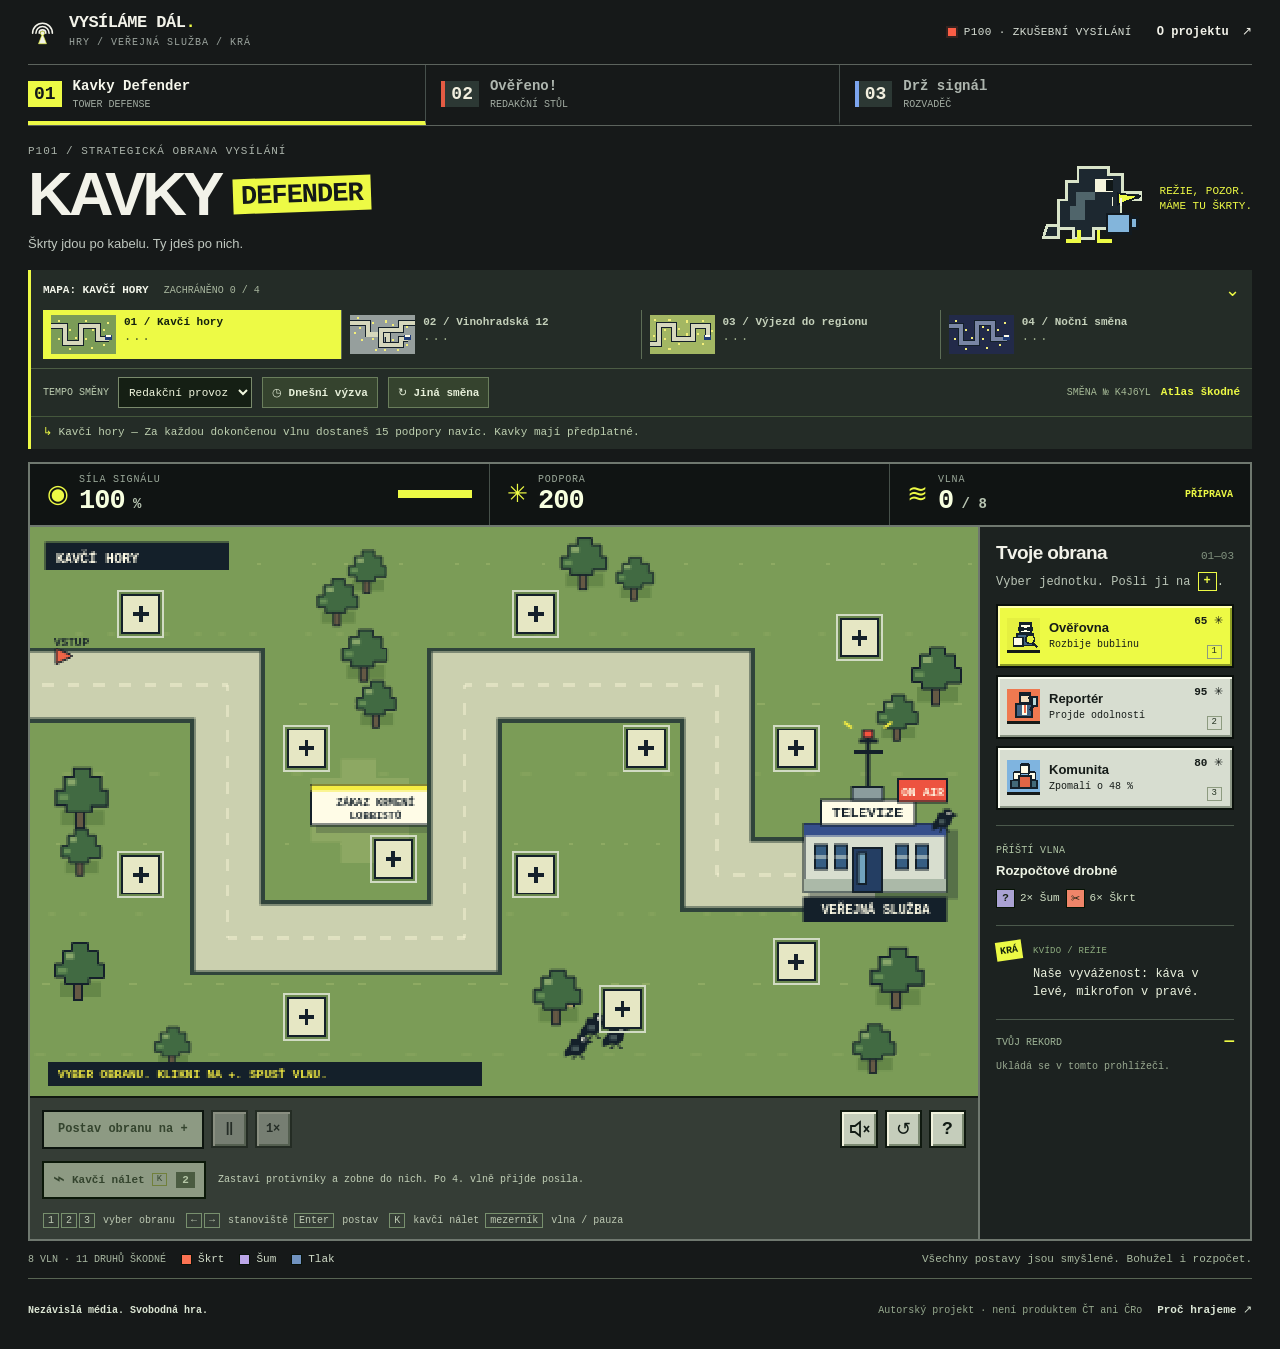
==== hry.html @ d7258289 "Publish Vysilame dal browser games" ====
<!doctype html>
<html lang="cs">
<head>
  <meta charset="utf-8">
  <meta name="viewport" content="width=device-width, initial-scale=1">
  <meta name="theme-color" content="#161919">
  <meta name="description" content="Malé hry za velkou věc. Braň Kavčí hory, ověřuj zprávy a propoj signál v trojici her na podporu nezávislé veřejné služby.">
  <title>Vysíláme dál. — Kavky Defender a další malé hry</title>
  <link rel="icon" href="data:image/svg+xml,%3Csvg%20xmlns%3D%22http%3A%2F%2Fwww.w3.org%2F2000%2Fsvg%22%20viewBox%3D%220%200%2064%2064%22%20shape-rendering%3D%22crispEdges%22%3E%3Cpath%20fill%3D%22%23161919%22%20d%3D%22M0%200h64v64H0Z%22%2F%3E%3Cpath%20d%3D%22M8%2051h8V31h8V17h11V8h17v10h6v16H46v14H35v8H20v-5Z%22%20fill%3D%22%233d5360%22%20stroke%3D%22%23edfa45%22%20stroke-width%3D%223%22%2F%3E%3Cpath%20d%3D%22M38%2019h12v10H38Z%22%20fill%3D%22%23fffce7%22%2F%3E%3Cpath%20d%3D%22M46%2020h4v8h-4Z%22%20fill%3D%22%23111919%22%2F%3E%3Cpath%20d%3D%22m52%2030%2011%202-11%206Z%22%20fill%3D%22%23edfa45%22%2F%3E%3Cpath%20d%3D%22M23%2035h10v13H23Z%22%20fill%3D%22%237f999d%22%2F%3E%3C%2Fsvg%3E%0A" type="image/svg+xml">
  <style>
@charset "UTF-8";
:root{--paper:#161919;--ink:#f2f2e9;--muted:#a5ada9;--line:#46504c;--green:#edfa45;--lime:#edfa45;--orange:#ff6b4a;--blue:#84b8ed;--mono:'Courier New',Courier,monospace;--sans:Arial,Helvetica,sans-serif;font-family:var(--sans);color:var(--ink);background:var(--paper);font-synthesis:none;color-scheme:dark}
*{box-sizing:border-box}body{margin:0}button,a{-webkit-tap-highlight-color:transparent}button{font:inherit;color:inherit;cursor:pointer;touch-action:manipulation}button:disabled{cursor:not-allowed}a{color:inherit}button:focus-visible,a:focus-visible,canvas:focus-visible,select:focus-visible,summary:focus-visible{outline:3px solid var(--green);outline-offset:4px}button[hidden],[hidden]{display:none!important}button svg{width:24px;height:24px;vertical-align:middle}.site-shell{max-width:1392px;margin:0 auto;padding:0 28px}.masthead{height:65px;display:flex;justify-content:space-between;align-items:center;gap:20px;border-bottom:1px solid #5c635d}.brand{display:flex;align-items:center;gap:12px;text-decoration:none;font:700 17px/1.05 var(--mono);letter-spacing:-.5px}.brand-mark{width:29px;height:29px;flex:none;stroke:#edfa45}.brand-dot{color:var(--green)}.brand small{display:block;font:10px/1.4 var(--mono);letter-spacing:1px;margin-top:5px;color:#9ba49e}.masthead-right{display:flex;align-items:center;gap:25px}.edition{font:11px var(--mono);letter-spacing:.4px;display:flex;align-items:center;gap:8px;color:#d7ded4}.live-dot{display:inline-block;width:8px;height:8px;background:#fa5d45;box-shadow:0 0 0 2px #fa5d4522}.text-button{background:none;border:0;padding:7px 0;font:700 12px/1.4 var(--mono);text-align:left}.text-button:hover{text-decoration:underline;text-underline-offset:4px}.text-button>span{margin-left:6px}.game-tabs{display:flex;border-bottom:1px solid #5c635d;gap:0;padding:0}.game-tab{flex:1;display:flex;align-items:center;gap:11px;border:0;border-right:1px solid #46504c;border-bottom:4px solid transparent;background:none;padding:13px 15px 11px;text-align:left;min-width:0;color:#aeb6af}.game-tab:first-child{padding-left:0}.game-tab:last-child{border-right:0}.game-tab.active{color:#f5f6eb;border-bottom-color:#edfa45}.game-tab:hover{background:#282e2a;color:white}.tab-number{font:700 18px var(--mono);background:#2c3834;color:#f1efdf;padding:3px 6px}.active .tab-number{background:#edfa45;color:#121819}.game-tab:nth-child(2) .tab-number{border-left:4px solid #e45b43}.game-tab:nth-child(3) .tab-number{border-left:4px solid #7ca5ef}.tab-title{font:700 14px/1.15 var(--mono)}.tab-title small{display:block;font:10px var(--mono);letter-spacing:0;margin-top:5px;color:#a2aca2}.tab-arrow{display:none}.game-intro{display:flex;justify-content:space-between;align-items:center;gap:15px;padding:19px 0 17px}.eyebrow{font:11px var(--mono);letter-spacing:1px;color:#aab3aa;margin:0 0 7px}h1{font-family:'Arial Black',Arial,Helvetica,sans-serif;font-size:62px;font-weight:900;letter-spacing:-4px;line-height:.98;margin:0 0 9px;text-transform:uppercase;display:flex;align-items:center;flex-wrap:wrap;gap:13px}h1>span:not(.title-star){display:inline-block;background:#edfa45;color:#141919;font:700 27px/1 var(--mono);letter-spacing:-1px;padding:5px 8px 3px;transform:rotate(-2deg)}.title-star{display:none}.game-description{font-size:13px;line-height:1.5;color:#c0c8c0;margin:0}.intro-note{display:flex;align-items:center;gap:12px}.intro-note svg{width:112px;height:96px}.intro-note>span{font:11px/1.4 var(--mono);color:#edfa45;max-width:125px}.game-metrics{display:grid;grid-template-columns:1.15fr 1fr .9fr;background:#101413;border:2px solid #6f786f;border-bottom:0}.metric{min-height:61px;display:flex;align-items:center;gap:10px;padding:9px 17px;min-width:0}.metric:not(:last-child){border-right:1px solid #46514a}.metric-icon{color:#edfa45;font:25px var(--mono)}.support-icon{color:#edfa45}.metric small{font:10px var(--mono);letter-spacing:.8px;color:#9ba99a;display:block;margin-bottom:3px}.metric strong{font:700 27px/1 var(--mono);letter-spacing:-1px;color:#f7ffdf}.metric strong span{font-size:14px;letter-spacing:0;color:#b9c6b3}.health-track{height:8px;width:74px;max-width:25%;margin-left:auto;background:#303e30;overflow:hidden}.health-track i{display:block;height:100%;width:100%;background:#edfa45}.metric-tag{font:700 10px var(--mono);color:#edfa45;margin-left:auto;white-space:nowrap}.workspace{display:grid;grid-template-columns:minmax(0,1fr) 270px;border:2px solid #6f786f;background:#212724;align-items:stretch}.play-column{min-width:0;border-right:2px solid #6f786f}.board-wrap{position:relative;aspect-ratio:5/3;overflow:hidden;background:#172c2c}#defender-canvas{display:block;width:100%;height:100%;touch-action:manipulation;cursor:crosshair;image-rendering:pixelated}.sidebar{min-width:0;padding:16px;display:flex;flex-direction:column;background:#1c2220}.sidebar-heading{display:flex;justify-content:space-between;align-items:baseline;gap:10px}.sidebar-heading h2{font:700 19px/1.1 var(--sans);letter-spacing:-.6px;margin:0}.sidebar-heading>span{font:11px var(--mono);color:#82937f}.sidebar-intro{font:12px/1.5 var(--mono);color:#bac5b7;margin:8px 0 13px}.inline-pad{display:inline-flex;align-items:center;justify-content:center;width:19px;height:19px;border:1px solid #edfa45;color:#edfa45;font-weight:700}.tower-options{display:grid;gap:7px}.tower-option{display:flex;gap:9px;align-items:center;background:#d7ddd0;color:#151b18;border:2px solid #0a100c;box-shadow:inset 2px 2px #f8fbee,inset -2px -2px #8b9685;padding:8px 9px;min-height:64px;text-align:left;position:relative;width:100%}.tower-option:hover{background:white}.tower-option.selected{background:#edfa45;box-shadow:inset 2px 2px #ffffad,inset -2px -2px #8c9c24}.tower-option.unaffordable{color:#5a6555;background:#a9b19e}.tower-option.unaffordable.selected{background:#c2ce60}.tower-icon{display:grid;place-content:center;width:33px;height:35px;flex:none;border-bottom:3px solid #151a18;background:var(--tower-color);image-rendering:pixelated}.tower-icon svg{width:28px;height:28px}.tower-option>span:nth-child(2){min-width:0}.tower-option strong{display:block;font-size:13px;line-height:1.2}.tower-option small{display:block;font:10px/1.25 var(--mono);margin-top:4px}.tower-cost{margin-left:auto;align-self:flex-start;font:700 11px var(--mono);white-space:nowrap}.tower-option kbd{position:absolute;bottom:7px;right:8px;color:#253322;border-color:#8d9b80;font-size:9px}.field-note{border-top:1px solid #4b594c;padding-top:13px;margin-top:17px}.note-label{font:10px/1.3 var(--mono);letter-spacing:.3px;color:#afc4a4}.field-note p{font:12px/1.6 var(--mono);color:#d4dfcc;margin:8px 0}.field-note svg{display:none}.best-score{display:flex;gap:10px;flex-wrap:wrap;align-items:baseline;border-top:1px solid #4b594c;padding-top:12px;margin-top:18px}.best-score>span{font:10px var(--mono);color:#9fb497}.best-score strong{font:700 16px var(--mono);color:#edfa45;margin-left:auto}.best-score small{width:100%;font:10px/1.4 var(--mono);color:#9aaa91}.control-bar{display:flex;align-items:center;justify-content:space-between;gap:10px;padding:12px;background:#353d36;border-top:2px solid #101710}.main-controls,.secondary-controls{display:flex;align-items:center;gap:7px}.primary-button{display:inline-flex;align-items:center;justify-content:center;gap:9px;min-height:39px;padding:10px 14px;border:2px solid #0c140e;background:#edfa45;color:#111912;font:700 12px/1.2 var(--mono);box-shadow:inset 2px 2px #ffffc9,inset -2px -2px #a1b02b;text-align:center}.primary-button:hover{background:#ffffa0}.primary-button:active,.icon-button:active,.speed-button:active{box-shadow:inset 2px 2px #78856e}.primary-button:disabled{background:#8d9a83;box-shadow:none;color:#34442e}.icon-button,.speed-button{height:38px;min-width:37px;display:inline-grid;place-content:center;padding:5px;border:2px solid #101910;color:#121b15;background:#c5cdbb;box-shadow:inset 2px 2px #f1f2dd,inset -2px -2px #7b8971;font:700 18px var(--mono)}.icon-button:hover,.speed-button:hover{background:#e8eee0}.icon-button:disabled,.speed-button:disabled{opacity:.45}.speed-button{font-size:12px}.speed-button.active{background:#edfa45}.keyboard-hint{margin:0;padding:7px 13px 11px;background:#353d36;display:flex;gap:11px;flex-wrap:wrap;color:#bdc9b3;font:10px/1.5 var(--mono)}kbd{display:inline-block;border:1px solid #78906e;padding:1px 4px;font:10px/1.1 var(--mono);margin-right:2px;white-space:nowrap}.below-board{display:flex;justify-content:space-between;gap:16px;padding:11px 0;border-bottom:1px solid #586453}.below-board>div{display:flex;align-items:center;gap:15px;flex-wrap:wrap}.legend-title{font:10px var(--mono);color:#a9b8a2}.enemy-key{display:flex;gap:6px;align-items:center;font:11px var(--mono);color:#d1dcc8}.enemy-key i{display:block;width:11px;height:11px;border:1px solid #091209}.enemy-cut{background:#fb7353}.enemy-noise{background:#bba6e8}.enemy-pressure{background:#7193c0}.below-board>p{font:11px/1.4 var(--mono);margin:0;color:#a9baa0}.tower-detail{padding:12px;background:#e0e5d8;color:#141b14;border:2px solid #10180f;margin-top:10px}.tower-detail h3{font:700 14px var(--sans);margin:0 0 8px}.tower-detail p{font:11px/1.6 var(--mono);margin:0 0 10px}.detail-actions{display:flex;gap:6px}.detail-actions button{min-height:33px;padding:6px;flex:1;font:700 11px var(--mono)}.sell-button{border:2px solid #2d3927;background:#c3ccba;color:#182216}.board-overlay{position:absolute;inset:0;display:grid;place-items:center;padding:24px;background:#0b1016c9;z-index:5}.overlay-card{width:min(395px,100%);background:#f0f2eb;color:#141c17;padding:23px;border:3px solid #101710;box-shadow:6px 6px 0 #000a;text-align:center;position:relative}.overlay-card:before{content:'';position:absolute;left:-3px;right:-3px;top:-9px;height:6px;background:linear-gradient(90deg,#eee 0 14%,#f5ee3c 14% 28%,#4bd5d1 28% 42%,#47b658 42% 56%,#d45ca1 56% 70%,#d9523f 70% 84%,#485dc4 84%)}.overlay-icon{display:inline-grid;place-content:center;width:42px;height:39px;background:#173828;color:#edfa45;font:25px var(--mono);margin:0 auto 13px}.overlay-card .eyebrow{font:700 10px var(--mono);color:#536b48;margin:0 0 9px}.overlay-card h2{font:900 28px/1.05 'Arial Black',Arial,sans-serif;letter-spacing:-1px;margin:0 0 14px;text-transform:uppercase}.overlay-card p{font:12px/1.6 var(--mono);color:#41543a;margin:9px 0 18px}.overlay-card .primary-button{width:100%}.overlay-card .text-button{display:block;text-align:center;margin:9px auto 0;font-size:11px}.overlay-caption{display:block;font:9px var(--mono);letter-spacing:.6px;color:#6d7d62;margin-top:15px}.overlay-score{font:700 30px var(--mono);color:#153b27;margin:15px 0}.toast{position:fixed;bottom:18px;left:50%;transform:translate(-50%,12px);opacity:0;pointer-events:none;z-index:20;border:2px solid #11190c;background:#edfa45;color:#10150e;font:700 12px/1.4 var(--mono);padding:12px 18px;max-width:90vw;width:max-content;box-shadow:4px 4px #0008;transition:opacity .15s,transform .15s}.toast.visible{opacity:1;transform:translate(-50%,0)}footer{display:flex;align-items:center;justify-content:space-between;gap:15px;padding:17px 0 24px;font:10px/1.5 var(--mono);color:#97aa8f}footer p{margin:0;color:#dbe5d3;font-weight:700}footer>span{margin-left:auto}footer .text-button{font-size:11px;color:#dce7d6}dialog{width:min(620px,calc(100vw - 28px));max-height:88vh;overflow:auto;border:3px solid #edfa45;background:#17241b;color:#edf5e5;padding:23px;box-shadow:9px 9px #0009}dialog::backdrop{background:#050b09bd}.dialog-header{display:flex;justify-content:space-between;gap:15px;align-items:center;padding-bottom:14px;border-bottom:1px solid #728569}.dialog-header>span{font:700 11px var(--mono);color:#edfa45;letter-spacing:.4px}#dialog-content h2{font:900 31px/1.05 'Arial Black',Arial,sans-serif;letter-spacing:-1px;text-transform:uppercase}#dialog-content p,#dialog-content li{font:13px/1.7 var(--mono);color:#c8d6be}#dialog-content a{color:#edfa45;text-underline-offset:3px}#dialog-content ol,#dialog-content ul{padding-left:23px}.skip-link{position:absolute;left:10px;top:-60px;background:#edfa45;color:#0b170c;padding:12px;z-index:100}.skip-link:focus{top:10px}
/* Papírový redakční stůl a rozvaděč dalších dvou her. */
.board-wrap:has(.verify-view:not([hidden])),.board-wrap:has(.signal-view:not([hidden])){aspect-ratio:auto;height:auto}
.verify-view{position:relative;display:grid;place-items:center;min-height:450px;padding:26px 25px 38px;background:#728184;height:100%}.news-card{width:min(500px,100%);background:#fafbf6;color:#131c17;padding:25px;border:2px solid #141c17;box-shadow:6px 6px #242d29}.news-card-top{display:flex;justify-content:space-between;gap:15px;padding-bottom:12px;border-bottom:2px solid #1e2c22;font:10px var(--mono);color:#3f5544}.news-card-top .live-dot{width:6px;height:6px;margin-right:5px}.story-label{font:10px var(--mono);color:#657a65;margin:18px 0 9px}.news-card h2{font:700 29px/1.15 Georgia,'Times New Roman',serif;letter-spacing:-.7px;margin:0 0 20px}.source-box{display:flex;gap:12px;background:#e1e7dc;padding:13px}.source-symbol{font:27px var(--mono);color:#4f6851}.source-box small{font:700 10px var(--mono);color:#4c664c}.source-box p{font:12px/1.6 var(--mono);color:#324b36;margin:6px 0 0}.verify-choices{display:grid;grid-template-columns:1fr 1fr;gap:9px;margin-top:18px}.choice{display:flex;align-items:center;justify-content:center;gap:8px;min-height:43px;padding:10px;border:2px solid #1c291c;font:700 12px var(--mono);color:#172015}.choice:hover{outline:2px solid #1c291c;outline-offset:2px}.choice.hold{background:#f1ae88}.choice.publish{background:#edfa45}.choice kbd{font-size:9px;margin-left:auto;border-color:#536444}.fiction-note{position:absolute;bottom:11px;font:10px var(--mono);color:#172619;text-align:center;padding:0 12px}.verify-feedback{margin-top:14px;padding:12px;border-left:5px solid #376d28;background:#e4f0c4;font:12px/1.6 var(--mono);color:#294520}.verify-feedback.wrong{background:#f7c5a8;border-color:#a64d2d;color:#60321e}.verify-feedback strong{display:block;margin-bottom:5px}.next-story{width:100%;margin-top:13px}.editor-rules{margin:20px 0;padding:0;list-style:none}.editor-rules li{display:flex;gap:12px;border-top:1px solid #4c5f48;padding:14px 0}.editor-rules li>span{font:700 14px var(--mono);color:#edfa45}.editor-rules strong{font-size:13px}.editor-rules p{font:11px/1.5 var(--mono);color:#b7c8ac;margin:6px 0 0}.signal-view{position:relative;display:flex;flex-direction:column;justify-content:center;align-items:center;background:#1a2941;min-height:440px;padding:32px 27px;height:100%}.signal-map-label{position:absolute;left:19px;right:19px;top:15px;display:flex;justify-content:space-between;gap:10px;font:10px var(--mono);color:#b3c6e1}.signal-puzzle{display:grid;grid-template-columns:42px minmax(0,340px) 42px;gap:12px;width:100%;max-width:448px;align-items:start;position:relative;margin-top:14px}.pipe-grid{display:grid;grid-template-columns:repeat(5,1fr);gap:5px;aspect-ratio:1;width:100%}.pipe-tile{padding:0;aspect-ratio:1;border:2px solid #101c31;background:#52677d;box-shadow:inset 2px 2px #92a4b4,inset -2px -2px #31485f;position:relative}.pipe-tile svg{width:100%;height:100%;display:block}.pipe-tile:hover{outline:2px solid #f5f6e7;z-index:1}.pipe-tile.connected{background:#b9d05d;box-shadow:inset 2px 2px #efffaf,inset -2px -2px #7e9636}.pipe-shadow{stroke:#1a2d45;stroke-width:23;fill:none;stroke-linecap:square;stroke-linejoin:miter}.pipe-line{stroke:#9cb4ce;stroke-width:11;fill:none;stroke-linecap:square;stroke-linejoin:miter}.connected .pipe-shadow{stroke:#2e461b}.connected .pipe-line{stroke:#f3ff8e}.pipe-center{fill:#c4d9ee;stroke:#193047;stroke-width:2}.connected .pipe-center{fill:#f3ff8e;stroke:#29491c}.signal-end{position:relative;display:flex;flex-direction:column;align-items:center;gap:6px;top:0;height:42px;color:#afc6e1}.signal-end>span{display:grid;place-content:center;width:40px;height:40px;border:2px solid #09192b;background:#748ba1;color:#182e42;font-size:24px}.signal-end small{font:8px var(--mono)}.source-end>span,.target-end.reached>span{background:#edfa45;color:#244315}.signal-end:after{content:'';height:4px;width:14px;position:absolute;top:19px;background:#a6bfd4}.source-end:after{right:-14px;background:#edfa45}.target-end:after{left:-14px}.signal-tip{position:absolute;bottom:12px;margin:0;font:11px var(--mono);color:#bdcce1}.signal-legend{display:grid;grid-template-columns:32px 1fr;gap:18px 12px;padding:20px 0}.wire-sample{display:block;height:10px;width:31px;background:#a6bfd4;border:3px solid #49667a;margin-top:3px}.wire-sample.connected{background:#edfa45;border-color:#798c32}.signal-legend strong{font-size:13px}.signal-legend p{font:11px/1.5 var(--mono);color:#a9c1a1;margin:6px 0 0}.field-note .text-button{font-size:11px;color:#edfa45}.field-note .text-button:disabled{opacity:.45;text-decoration:none}
@media(min-width:1500px){.site-shell{max-width:1480px}.workspace{grid-template-columns:minmax(0,1fr) 285px}.sidebar{padding:19px}.game-intro{padding-top:23px;padding-bottom:22px}}
@media(max-width:1100px){.site-shell{padding:0 22px}.workspace{grid-template-columns:minmax(0,1fr) 245px}.sidebar{padding:13px}.edition{display:none}.intro-note>span{display:none}.game-intro{padding:10px 0 13px}.game-tab{padding:12px}.game-tab:first-child{padding-left:0}.tower-option{padding:7px;gap:7px}.tower-option small{font-size:9px}.tower-cost{font-size:10px}.control-bar{padding:10px}.keyboard-hint{font-size:9px;gap:8px;padding:7px 11px 10px}.metric{padding:9px 13px}.metric-tag{font-size:9px}.health-track{width:48px}.primary-button{padding:9px 10px;font-size:11px}.main-controls,.secondary-controls{gap:5px}.icon-button,.speed-button{min-width:32px;height:36px}.overlay-card{padding:19px}.overlay-card h2{font-size:26px}.verify-view{min-height:420px;padding:22px 20px 36px}.news-card{padding:20px}.news-card h2{font-size:25px}.signal-view{min-height:420px;padding:34px 15px}.signal-puzzle{grid-template-columns:34px minmax(0,290px) 34px;gap:9px;max-width:380px}.signal-end>span{width:33px;height:33px}.signal-end:after{top:15px;width:10px}.source-end:after{right:-10px}.target-end:after{left:-10px}.below-board>p{font-size:10px}}
@media(max-width:850px){.workspace{grid-template-columns:minmax(0,1fr)}.play-column{border-right:0}.sidebar{border-top:2px solid #6f786f;padding:16px}.tower-options{grid-template-columns:repeat(3,minmax(0,1fr));gap:8px}.tower-option{min-height:70px}.sidebar-heading h2{font-size:18px}.sidebar-intro{margin:7px 0 11px}.best-score{margin-top:15px}.best-score small{width:auto;margin-left:auto}.best-score strong{margin-left:0}.editor-rules{display:flex;gap:17px;margin:15px 0}.editor-rules li{flex:1;gap:8px}.editor-rules li>span{font-size:12px}.editor-rules strong{font-size:12px}.editor-rules p{font-size:11px}.signal-legend{grid-template-columns:32px 1fr 32px 1fr;gap:12px}.verify-view{min-height:430px;padding-left:35px;padding-right:35px}.signal-view{min-height:430px}.signal-puzzle{max-width:430px;grid-template-columns:40px minmax(0,320px) 40px}.signal-end>span{width:38px;height:38px}.signal-end:after{top:17px}.health-track{width:80px}.game-metrics{grid-template-columns:1.15fr 1fr 1fr}.metric strong{font-size:28px}.game-intro h1{font-size:56px}.intro-note svg{width:92px;height:82px}footer{font-size:9px}.below-board>p{display:none}}
@media(max-width:540px){.site-shell{padding:0 12px}.masthead{height:55px;gap:10px}.brand{font-size:13px;gap:8px;letter-spacing:-.5px}.brand small{font-size:8px;letter-spacing:.1px}.brand-mark{width:23px;height:23px}.masthead-right .text-button{font-size:10px}.game-tabs{gap:0}.game-tab{gap:6px;padding:10px 5px 8px}.tab-number{font-size:12px;padding:3px}.game-tab:nth-child(2) .tab-number,.game-tab:nth-child(3) .tab-number{border-left-width:2px}.tab-title{font-size:11px;line-height:1.3}.tab-title small{font-size:8px;line-height:1.3}.game-intro{padding:15px 0 13px}.game-intro h1{font-size:47px;letter-spacing:-3px;gap:9px;margin-bottom:7px}h1>span:not(.title-star){font-size:22px;letter-spacing:-1px;padding:4px 5px 3px}.eyebrow{font-size:9px;letter-spacing:.5px;margin-bottom:7px}.game-description{font-size:12px;line-height:1.5}.desktop-break{display:none}.intro-note{display:none}.metric{min-height:59px;padding:8px;gap:7px}.metric-icon{font-size:18px}.metric small{font-size:8px;letter-spacing:.1px}.metric strong{font-size:24px}.metric strong span{font-size:11px}.metric-tag,.health-track{display:none}.game-metrics{grid-template-columns:1fr .9fr .8fr}.control-bar{padding:9px 8px;gap:5px}.primary-button{font-size:11px;padding:9px 10px;min-height:36px}.icon-button,.speed-button{min-width:29px;width:29px;height:34px;padding:4px}.icon-button svg{width:20px;height:20px}.main-controls,.secondary-controls{gap:4px}.speed-button{font-size:11px}.keyboard-hint{font-size:9px;padding:7px 9px 9px}.keyboard-hint span:nth-child(n+2){display:none}.sidebar{padding:13px 10px}.tower-options{gap:6px}.tower-option{flex-direction:column;align-items:flex-start;gap:6px;min-height:97px;padding:7px}.tower-icon{width:29px;height:31px}.tower-option strong{font-size:12px}.tower-option small{font-size:9px;line-height:1.35}.tower-cost{position:absolute;top:10px;right:6px;font-size:10px}.tower-option kbd{display:none}.sidebar-intro{font-size:11px}.best-score{gap:8px}.best-score>span{font-size:9px}.best-score strong{font-size:14px}.best-score small{font-size:9px;width:100%;margin:0}.below-board{padding:10px 0}.below-board>div{gap:10px}.legend-title{font-size:9px}.enemy-key{font-size:10px;gap:4px}.enemy-key i{width:9px;height:9px}.board-overlay{padding:16px 12px}.overlay-card{padding:20px 17px;max-width:330px}.overlay-card h2{font-size:25px}.overlay-card p{font-size:11px}.overlay-card .eyebrow{font-size:9px}.overlay-icon{width:34px;height:32px;font-size:22px;margin-bottom:12px}.overlay-caption{display:none}.overlay-score{font-size:25px;margin:11px 0}.overlay-card .text-button{font-size:10px}.overlay-card .primary-button{min-height:37px}.verify-view{min-height:460px;height:auto;padding:24px 17px 39px}.news-card{padding:18px}.news-card h2{font-size:26px}.news-card-top{font-size:9px;gap:10px}.story-label{font-size:9px}.source-box{padding:12px;gap:9px}.source-box p{font-size:12px}.source-box small{font-size:9px}.choice{font-size:10px;gap:5px;padding:9px 6px}.choice kbd{display:none}.fiction-note{font-size:9px}.verify-feedback{font-size:11px}.board-wrap:has(.verify-view:not([hidden])),.board-wrap:has(.signal-view:not([hidden])){aspect-ratio:auto;height:auto}.signal-view{min-height:370px;padding:33px 12px}.signal-puzzle{grid-template-columns:28px minmax(0,1fr) 28px;gap:7px;max-width:350px}.signal-end>span{width:28px;height:28px;font-size:20px}.signal-end small{font-size:7px}.signal-end:after{top:13px;width:8px}.source-end:after{right:-8px}.target-end:after{left:-8px}.pipe-grid{gap:3px}.signal-map-label{left:13px;right:13px;top:15px;font-size:9px}.signal-tip{font-size:10px;bottom:13px}.editor-rules{gap:10px}.editor-rules li{flex-direction:column}.editor-rules strong{font-size:11px}.editor-rules p{font-size:10px}.signal-legend{grid-template-columns:28px 1fr 28px 1fr;gap:10px}.wire-sample{width:27px}.signal-legend strong{font-size:11px}.signal-legend p{font-size:10px}footer{flex-wrap:wrap;padding:15px 0 20px;gap:10px}footer p{font-size:10px}footer>span{order:3;width:100%;margin:0}footer .text-button{font-size:10px;margin-left:auto}dialog{padding:17px;border-width:2px}#dialog-content h2{font-size:27px}#dialog-content p,#dialog-content li{font-size:12px}.dialog-header>span{font-size:10px}.toast{font-size:11px;padding:10px 13px;bottom:12px}}
@media(prefers-reduced-motion:reduce){*,*:before,*:after{animation-duration:.01ms!important;transition-duration:.01ms!important;scroll-behavior:auto!important}}

</style>
  <style>
/* KAVKY / obsluha televizní režie */
.defender-setup{margin:0 0 13px;background:#242c27;border-left:3px solid #edfa45}
.defender-setup details>summary{list-style:none;display:flex;align-items:center;justify-content:space-between;gap:15px;padding:9px 12px;cursor:pointer}
.defender-setup details>summary::-webkit-details-marker{display:none}
.defender-setup summary>span:first-child{display:flex;align-items:baseline;gap:15px;flex-wrap:wrap}
.defender-setup summary strong{font:700 11px var(--mono);text-transform:uppercase;color:#f4f7eb}
.defender-setup summary small{font:10px var(--mono);color:#a8b69e}
.picker-arrow{font:18px var(--mono);color:#edfa45}
.map-list{display:grid;grid-template-columns:repeat(4,minmax(0,1fr));gap:0;padding:0 12px 9px}
.map-card{display:grid;grid-template-columns:65px minmax(0,1fr);gap:0 8px;align-items:center;background:none;border:0;border-right:1px solid #5d6d56;padding:5px 8px;color:#c4d0ba;text-align:left;min-height:47px}
.map-card:first-child{padding-left:0}.map-card:last-child{border-right:0}
.map-card>svg{width:65px;height:39px;grid-row:1/3;display:block;image-rendering:pixelated}
.map-card-heading{min-width:0;display:block}.map-card-heading b{display:block;font:700 11px/1.3 var(--mono)}
.map-medals{font:12px var(--mono);color:#9aab89;letter-spacing:2px;display:block;margin-top:3px}
.map-card>small{display:none}.map-card:hover:not(:disabled):not(.selected){background:#344230;color:#f9fff2}
.map-card.selected{background:#edfa45;color:#13200e;padding-left:8px}.map-card.selected .map-medals{color:#4d6128}
.map-card:disabled{cursor:default;opacity:.5}.map-card.selected:disabled{opacity:1}
.shift-controls{display:flex;align-items:center;gap:10px;flex-wrap:wrap;border-top:1px solid #4c5c44;padding:8px 12px}
.shift-controls>label{display:flex;align-items:center;gap:9px;font:10px var(--mono);color:#bdcdb1}
.shift-controls select{background:#151f14;color:#f1f7df;border:1px solid #7a8a6c;padding:6px;font:11px var(--mono);height:31px;max-width:185px;color-scheme:dark}
.shift-controls select:disabled{opacity:.6}.shift-button{white-space:nowrap;padding:6px 9px;min-height:31px;border:1px solid #6a7e5c;background:#35432e;color:#e6efd9;font:700 11px var(--mono)}
.shift-button:hover,.shift-button.selected{background:#edfa45;color:#192010;border-color:#edfa45}
.shift-code{font:10px var(--mono);color:#a5b996;white-space:nowrap;margin-left:auto}
.shift-controls .text-button{font-size:11px;color:#edfa45;padding:4px 0}
.map-rule{margin:0;border-top:1px solid #44573c;padding:8px 12px;font:11px/1.4 var(--mono);color:#bed0b0}
.map-rule:before{content:'↳ ';color:#edfa45;font-weight:700}
.defender-action-bar{display:flex;align-items:center;gap:12px;background:#353d36;padding:0 12px 7px}
.flock-button{display:inline-flex;align-items:center;gap:7px;background:#edfa45;color:#12210c;border:2px solid #0b1809;padding:7px 9px;min-height:35px;font:700 11px var(--mono);box-shadow:inset 2px 2px #ffffb9;white-space:nowrap}
.flock-button>span{font-size:20px;line-height:1}.flock-button b{min-width:19px;padding:2px 3px;background:#142410;color:#edfa45;font:700 11px var(--mono);text-align:center}
.flock-button:disabled{background:#8d9a83;color:#34442e;box-shadow:none}.flock-button:disabled b{background:#4a5b41;color:#b4c6a6}.flock-button kbd{font-size:9px;border-color:#71803c}
.defender-action-bar>span{font:10px/1.4 var(--mono);color:#c2d0b7;max-width:390px}
.wave-preview{border-top:1px solid #4b594c;padding-top:13px;margin-top:15px}
.wave-preview>strong{font:700 13px/1.3 var(--sans);display:block;margin:6px 0 9px;color:#edf3e4}
.wave-preview>div{display:flex;gap:6px;flex-wrap:wrap}.preview-enemy{display:inline-flex;gap:5px;align-items:center;font:11px var(--mono);color:#d0dfc4;white-space:nowrap}
.preview-enemy i{display:grid;place-content:center;width:19px;height:19px;border:1px solid #061304;color:#162113;font:700 11px var(--mono);font-style:normal}
.preview-empty{font:11px/1.5 var(--mono);color:#a4bb97}.crow-note{position:relative;padding-left:37px;min-height:64px}
.crow-note:before{content:'KRÁ';position:absolute;left:0;top:15px;background:#edfa45;color:#12210c;font:700 10px var(--mono);padding:4px;transform:rotate(-8deg)}
.crow-note-icon{display:none}.crow-note .note-label{font-size:9px;color:#8fae80}.crow-note p{font-size:12px;line-height:1.5;margin-bottom:0;color:#ecf3df}
.target-button{width:100%;min-height:34px;padding:7px;text-align:left;background:#bdc9af;border:2px solid #34452b;font:700 11px var(--mono);color:#21321b;margin:0 0 8px}.target-button:disabled{opacity:.5}
.is-defender .board-wrap:has(.board-overlay:not([hidden])){aspect-ratio:auto}
.is-defender .board-wrap:has(.board-overlay:not([hidden])) #defender-canvas{position:absolute;top:50%;transform:translateY(-50%);height:auto;aspect-ratio:5/3}
.is-defender .board-overlay:not([hidden]){position:relative;min-height:360px}
.briefing-card{width:min(460px,100%);padding:21px}.briefing-card h2{font-size:28px}.briefing-card>p:not(.eyebrow){font-size:12px;margin-bottom:14px}
.bonus-choices{display:grid;gap:8px}.bonus-choice{display:flex;align-items:center;gap:11px;width:100%;padding:11px;border:2px solid #5e7650;background:#dbe6ce;color:#193014;text-align:left}
.bonus-choice:hover{background:#edfa45;border-color:#0c2108}.bonus-icon{display:grid;place-content:center;width:30px;height:32px;background:#203b1b;color:#edfa45;flex:none;font:22px var(--mono)}
.bonus-choice>span:nth-child(2){flex:1}.bonus-choice strong{display:block;font:700 14px var(--sans)}.bonus-choice small{display:block;font:11px/1.4 var(--mono);margin-top:4px}.bonus-choice em{display:block;font:10px/1.5 var(--mono);margin-top:6px;color:#4c6640}
.result-medals{font:30px var(--mono);letter-spacing:6px;color:#59751f;margin:12px 0}.result-actions{display:flex;justify-content:center;gap:22px}.result-actions>.text-button{font-size:10px}
.wide-dialog{width:min(925px,calc(100vw - 28px))}.enemy-album{display:grid;grid-template-columns:repeat(3,minmax(0,1fr));gap:0;margin-top:25px;border-top:2px solid #8ea57d;border-left:1px solid #5e7851}
.enemy-file{padding:17px;border-right:1px solid #5e7851;border-bottom:1px solid #5e7851;background:#1c2d20;position:relative;counter-increment:visitors}
.enemy-file:before{content:'SPIS / ' counter(visitors,decimal-leading-zero);position:absolute;right:13px;top:16px;font:10px var(--mono);color:#8ea57d}
.enemy-portrait{display:block;image-rendering:pixelated;object-fit:contain;padding:5px;background:#d8e0c9;border:2px solid #081407;color:#101e0d;width:76px;height:76px;box-shadow:3px 3px #081407;font:700 25px var(--mono)}
.enemy-file h3{font:700 18px/1.1 var(--sans);margin:15px 0 10px;letter-spacing:-.5px}
#dialog-content .enemy-file p{font:11px/1.6 var(--mono);margin:9px 0;color:#c5d5b8}
#dialog-content .enemy-file .enemy-quip{color:#edfa45;padding-bottom:11px;border-bottom:1px dashed #577447;min-height:60px}
#dialog-content .enemy-file .enemy-counter{font-size:11px;color:#b0c99e}.enemy-counter strong{color:#edf3e3}
@media(max-width:1100px){.map-card{grid-template-columns:50px minmax(0,1fr);gap:6px;padding:5px}.map-card>svg{width:50px;height:34px}.map-card-heading b{font-size:10px}.map-list{padding:0 10px 8px}.shift-controls{gap:8px;padding:7px 10px}.shift-code{margin-left:0}.shift-controls .text-button{margin-left:auto}.shift-controls>label{font-size:9px}.shift-controls select{max-width:164px}.map-rule{font-size:10px;padding:8px 10px}.defender-action-bar>span{font-size:9px}.wave-preview{margin-top:13px;padding-top:11px}.preview-enemy{font-size:10px}.crow-note p{font-size:11px}.crow-note .note-label{font-size:8px}.enemy-file{padding:14px}.enemy-file h3{font-size:17px}}
@media(max-width:850px){.defender-setup{margin-bottom:11px}.map-card>svg{width:50px;height:33px}.map-card{gap:6px}.map-card-heading b{font-size:10px}.crow-note{padding-left:43px}.crow-note p{font-size:12px;min-height:0}.crow-note .note-label{font-size:10px}.wave-preview>strong{display:inline;margin-left:12px}.wave-preview>div{margin-top:10px}.preview-enemy{font-size:11px}.enemy-album{grid-template-columns:repeat(2,minmax(0,1fr))}}
@media(max-width:540px){.defender-setup details>summary{padding:9px}.defender-setup summary>span:first-child{gap:5px}.defender-setup summary strong{font-size:10px}.defender-setup summary small{font-size:9px}.map-list{grid-template-columns:repeat(2,minmax(0,1fr));padding:0 8px 7px;gap:1px}.map-card{grid-template-columns:53px minmax(0,1fr);padding:6px!important;min-height:46px;border:0;background:#2b362b}.map-card>svg{width:53px;height:33px}.map-card-heading b{font-size:10px}.map-medals{font-size:11px;margin-top:1px}.shift-controls{padding:8px;gap:7px}.shift-controls>label{width:100%;justify-content:space-between;font-size:10px}.shift-controls select{max-width:208px;flex:1;height:33px;font-size:11px}.shift-button{flex:1;font-size:10px;min-height:33px}.shift-code{order:4;flex:1;width:auto;font-size:9px}.shift-controls .text-button{order:5;font-size:10px;margin-left:auto}.map-rule{padding:8px;font-size:10px;line-height:1.5}.defender-action-bar{gap:9px;padding:0 8px 7px}.flock-button{font-size:10px;gap:5px;padding:7px;min-height:35px}.flock-button kbd{display:none}.defender-action-bar>span{font-size:9px;line-height:1.45}.flock-button b{min-width:17px;font-size:10px}.wave-preview>strong{font-size:12px;margin-left:10px}.preview-enemy{font-size:10px}.crow-note .note-label{font-size:9px}.crow-note p{font-size:11px}.briefing-card{padding:19px 13px}.briefing-card h2{font-size:26px}.briefing-card>p:not(.eyebrow){font-size:11px}.bonus-choice{padding:9px;gap:9px}.bonus-choice strong{font-size:13px}.bonus-choice small{font-size:11px}.bonus-choice em{font-size:10px}.bonus-icon{width:26px;height:30px;font-size:20px}.result-actions{gap:15px}.result-medals{font-size:25px}.result-actions>.text-button{font-size:10px}.enemy-file{padding:12px}.enemy-file h3{font-size:16px}.enemy-file:before{font-size:8px;right:9px;top:13px}.enemy-portrait{width:64px;height:64px;padding:3px}#dialog-content .enemy-file p{font-size:10px}.enemy-album{margin-top:19px}}

</style>
  
  
  
  
</head>
<body>
  <a class="skip-link" href="#game-title">Přejít ke hře</a>
  <div class="site-shell">
    <header class="masthead">
      <a href="#" class="brand" aria-label="Vysíláme dál — začátek">
        <svg class="brand-mark" viewBox="0 0 44 44" aria-hidden="true"><path d="M7 23a15 15 0 0 1 30 0M12 23a10 10 0 0 1 20 0M17 23a5 5 0 0 1 10 0" fill="none" stroke="currentColor" stroke-width="2.4" stroke-linecap="round"/><path d="m22 24-6 15h12Z" fill="currentColor"/><circle cx="22" cy="23" r="3" fill="currentColor"/></svg>
        <span>VYSÍLÁME DÁL<span class="brand-dot">.</span><small>HRY / VEŘEJNÁ SLUŽBA / KRÁ</small></span>
      </a>
      <div class="masthead-right"><span class="edition"><span class="live-dot"></span> P100 · ZKUŠEBNÍ VYSÍLÁNÍ</span><button class="text-button" id="about-button">O projektu <span aria-hidden="true">↗</span></button></div>
    </header>

    <nav class="game-tabs" role="tablist" aria-label="Vyber si hru">
      <button id="tab-defender" role="tab" aria-selected="true" aria-controls="game-panel" data-game="defender" class="game-tab active"><span class="tab-number">01</span><span class="tab-title">Kavky Defender<small>TOWER DEFENSE</small></span><span class="tab-arrow" aria-hidden="true">↗</span></button>
      <button id="tab-verify" role="tab" aria-selected="false" aria-controls="game-panel" data-game="verify" class="game-tab"><span class="tab-number">02</span><span class="tab-title">Ověřeno!<small>REDAKČNÍ STŮL</small></span><span class="tab-arrow" aria-hidden="true">↗</span></button>
      <button id="tab-signal" role="tab" aria-selected="false" aria-controls="game-panel" data-game="signal" class="game-tab"><span class="tab-number">03</span><span class="tab-title">Drž signál<small>ROZVADĚČ</small></span><span class="tab-arrow" aria-hidden="true">↗</span></button>
    </nav>

    <main id="game-panel" role="tabpanel" aria-labelledby="tab-defender">
      <div class="game-intro">
        <div><p class="eyebrow" id="game-kicker">P101 / STRATEGICKÁ OBRANA VYSÍLÁNÍ</p><h1 id="game-title">KAVKY <span>DEFENDER</span></h1><p class="game-description" id="game-description">Škrty jdou po kabelu. Ty jdeš po nich.</p></div>
        <div class="intro-note"><svg viewBox="0 0 120 100" shape-rendering="crispEdges" aria-hidden="true"><path d="M12 78h12V51h9V31h12V16h33v8h15v19h19v8H91v18H79v13H62v10H40V82H24v9H8Z" fill="#1d2830" stroke="#d9e4c9" stroke-width="3"/><path d="M43 42h20v9H53v22H36V57h7Z" fill="#50656b"/><path d="M63 29h20v14H63Z" fill="#f4f4dc"/><path d="M75 30h7v11h-7Z" fill="#101717"/><path d="m88 44 24 3-24 9Z" fill="#edfa45" stroke="#121a20" stroke-width="2"/><path d="M46 83v12H32m35-12v12h14" fill="none" stroke="#edfa45" stroke-width="4"/><path d="M76 66h25v21H76Zm25 4h8v12h-8" fill="#83b5db" stroke="#121a20" stroke-width="3"/><path d="M82 57v-9m9 10v-9" stroke="#f4f4dc" stroke-width="2"/></svg><span id="intro-note">REŽIE, POZOR.<br>MÁME TU ŠKRTY.</span></div>
      </div>

      <section class="defender-setup" id="defender-setup" aria-label="Scéna a výzva pro Kavky Defender">
        <details id="defender-map-picker" open>
          <summary><span><strong id="map-picker-title">OBLAST VYSÍLÁNÍ</strong><small id="campaign-progress">ZACHRÁNĚNO 0 / 4</small></span><span class="picker-arrow" aria-hidden="true">⌄</span></summary>
          <div class="map-list" id="map-list" role="group" aria-label="Vyber herní scénu"></div>
        </details>
        <div class="shift-controls"><label for="difficulty-select">TEMPO SMĚNY <select id="difficulty-select"><option value="easy">Na pohodu</option><option value="normal" selected>Redakční provoz</option><option value="hard">Krizový štáb</option></select></label><button id="daily-button" class="shift-button">◷ Dnešní výzva</button><button id="new-shift-button" class="shift-button">↻ Jiná směna</button><span id="shift-code" class="shift-code"></span><button id="bestiary-button" class="text-button">Atlas škodné</button></div>
        <p class="map-rule" id="map-rule"></p>
      </section>

      <div class="game-metrics" aria-label="Stav hry">
        <div class="metric"><span class="metric-icon" id="metric-icon-1" aria-hidden="true">◉</span><span><small id="metric-label-1">SÍLA SIGNÁLU</small><strong id="metric-value-1">100<span> %</span></strong></span><div class="health-track" id="health-track"><i></i></div></div>
        <div class="metric"><span class="metric-icon support-icon" id="metric-icon-2" aria-hidden="true">✳</span><span><small id="metric-label-2">PODPORA</small><strong id="metric-value-2">200</strong></span></div>
        <div class="metric"><span class="metric-icon" id="metric-icon-3" aria-hidden="true">≋</span><span><small id="metric-label-3">VLNA</small><strong id="metric-value-3">0<span> / 8</span></strong></span><span class="metric-tag" id="metric-tag">PŘÍPRAVA</span></div>
      </div>

      <div class="workspace">
        <div class="play-column">
          <div class="board-wrap" id="board-wrap">
            <canvas id="defender-canvas" width="960" height="576" tabindex="0" aria-label="Herní mapa. Klávesy 1–3 vyberou obranu, šipky stanoviště, Enter staví, K přivolá kavčí nálet."></canvas>
            <section id="verify-view" class="verify-view" aria-label="Ověřování zpráv" hidden>
              <div class="news-card" id="news-card"><div class="news-card-top"><span><span class="live-dot"></span> REDAKČNÍ STŮL</span><span id="story-number">01 / 08</span></div><p class="story-label">ZPRÁVA K VYDÁNÍ</p><h2 id="story-headline"></h2><div class="source-box"><span class="source-symbol" aria-hidden="true">↳</span><div><small>CO ZATÍM VÍME</small><p id="story-source"></p></div></div><div class="verify-feedback" id="verify-feedback" hidden></div><div class="verify-choices" id="verify-choices"><button id="hold-story" class="choice hold"><span aria-hidden="true">↺</span> Ještě ověřit<kbd>F</kbd></button><button id="publish-story" class="choice publish"><span aria-hidden="true">✓</span> Může ven<kbd>J</kbd></button></div><button id="next-story" class="primary-button next-story" hidden>Další zpráva <span aria-hidden="true">→</span></button></div>
              <span class="fiction-note">Smyšlené situace. Skutečné redakční návyky.</span>
            </section>
            <section id="signal-view" class="signal-view" aria-label="Propojování signálu" hidden>
              <div class="signal-map-label"><span>STUDIO → POSLUCHAČI</span><span id="circuit-number">OKRUH 01</span></div>
              <div class="signal-puzzle"><div class="signal-end source-end" id="signal-source"><span aria-hidden="true">◉</span><small>STUDIO</small></div><div class="pipe-grid" id="pipe-grid" role="group" aria-label="Otáčej dílky a vytvoř souvislou cestu signálu"></div><div class="signal-end target-end" id="signal-target"><span aria-hidden="true">⌂</span><small>VEŘEJNOST</small></div></div>
              <p class="signal-tip">Každým otočením o kousek blíž.</p>
            </section>
            <div class="board-overlay" id="board-overlay"></div>
          </div>
          <div class="control-bar"><div class="main-controls"><button id="wave-button" class="primary-button"><span aria-hidden="true">▶</span> Spustit vlnu</button><button id="pause-button" class="icon-button" aria-label="Pozastavit hru" title="Pauza (mezerník)">Ⅱ</button><button id="speed-button" class="speed-button" aria-label="Rychlost hry: normální">1×</button></div><div class="secondary-controls"><button id="sound-button" class="icon-button" aria-label="Zapnout zvuk" aria-pressed="false" title="Zapnout zvuk"><svg viewBox="0 0 24 24" aria-hidden="true"><path d="M4 9h4l5-4v14l-5-4H4Z" fill="none" stroke="currentColor" stroke-width="1.8"/><path d="m17 9 5 6m0-6-5 6" stroke="currentColor" stroke-width="1.8"/></svg></button><button id="reset-button" class="icon-button" aria-label="Nová hra" title="Nová hra">↺</button><button id="help-button" class="icon-button" aria-label="Jak hrát" title="Jak hrát">?</button></div></div>
          <div class="defender-action-bar" id="defender-action-bar"><button class="flock-button" id="flock-button"><span aria-hidden="true">⌁</span> Kavčí nálet <kbd>K</kbd><b id="flock-count">2</b></button><span id="flock-hint">Zastaví protivníky na 2 sekundy. Zobáky bez portfeje.</span></div>
          <p class="keyboard-hint" id="keyboard-hint"><span><kbd>1</kbd><kbd>2</kbd><kbd>3</kbd> vyber obranu</span><span><kbd>←</kbd><kbd>→</kbd> stanoviště <kbd>Enter</kbd> postav</span><span><kbd>mezerník</kbd> další vlna / pauza</span></p>
        </div>

        <aside class="sidebar" aria-label="Nástroje a pravidla">
          <div id="defender-tools" class="tool-panel">
            <div class="sidebar-heading"><h2>Tvoje obrana</h2><span>01—03</span></div>
            <p class="sidebar-intro">Vyber jednotku. Pošli ji na <span class="inline-pad">+</span>.</p>
            <div class="tower-options" id="tower-options"></div>
            <div id="tower-detail" class="tower-detail" hidden></div>
            <div class="wave-preview"><span class="note-label" id="wave-preview-label">PŘÍŠTÍ VLNA</span><strong id="wave-preview-title"></strong><div id="wave-preview-list"></div></div>
            <div class="field-note crow-note"><span class="crow-note-icon" aria-hidden="true">⌁</span><span class="note-label">KVÍDO / REŽIE</span><p id="defender-tip">Začni u zatáček. Rozpočet zatáčky neumí.</p></div>
          </div>
          <div id="verify-tools" class="tool-panel" hidden><div class="sidebar-heading"><h2>Než to pustíš ven</h2><span>CHECK</span></div><p class="sidebar-intro">Za titulkem je vždycky ještě jeden krok.</p><ol class="editor-rules"><li><span>01</span><div><strong>Najdi původ.</strong><p>Kdo je zdroj a může to vědět?</p></div></li><li><span>02</span><div><strong>Čti kontext.</strong><p>Sedí datum, místo a rozsah tvrzení?</p></div></li><li><span>03</span><div><strong>Přiznej nejistotu.</strong><p>Tip ještě není ověřená zpráva.</p></div></li></ol><div class="field-note"><span class="note-label">PRAVIDLO HRY</span><p>Máš 60 sekund čistého času na osm zpráv. Při vysvětlení se čas zastaví.</p></div></div>
          <div id="signal-tools" class="tool-panel" hidden><div class="sidebar-heading"><h2>Ve spojení</h2><span>FM 03</span></div><p class="sidebar-intro">Otoč dílky a doveď nepřerušený signál ze studia k veřejnosti.</p><div class="signal-legend"><span class="wire-sample connected"></span><div><strong>Živý signál</strong><p>Navazuje na studio.</p></div><span class="wire-sample"></span><div><strong>Čeká na spojení</strong><p>Otoč kliknutím nebo Enterem.</p></div></div><div class="field-note"><span class="note-label">TŘI OKRUHY</span><p>Na každý máš 90 sekund. Začni u studia vlevo a postupuj po zelené lince.</p><button id="signal-restart-round" class="text-button">Znovu tento okruh ↺</button></div></div>
          <div class="best-score"><span>TVŮJ REKORD</span><strong id="best-score">—</strong><small>Ukládá se v tomto prohlížeči.</small></div>
        </aside>
      </div>

      <div class="below-board" id="defender-legend"><div><span class="legend-title">8 VLN · 11 DRUHŮ ŠKODNÉ</span><span class="enemy-key"><i class="enemy-cut"></i> Škrt</span><span class="enemy-key"><i class="enemy-noise"></i> Šum</span><span class="enemy-key"><i class="enemy-pressure"></i> Tlak</span></div><p>Všechny postavy jsou smyšlené. Bohužel i rozpočet.</p></div>
    </main>

    <footer><p>Nezávislá média. Svobodná hra.</p><span>Autorský projekt · není produktem ČT ani ČRo</span><button class="text-button" id="footer-about">Proč hrajeme ↗</button></footer>
  </div>
  <div class="toast" id="toast" role="status" aria-live="polite"></div>
  <dialog id="info-dialog"><div class="dialog-header"><span id="dialog-eyebrow">VYSÍLÁME DÁL.</span><button id="close-dialog" class="icon-button" aria-label="Zavřít">×</button></div><div id="dialog-content"></div></dialog>
<script>
(function(root){
  'use strict';
  const MAPS={
    kavky:{id:'kavky',name:'Kavčí hory',short:'KAVČÍ HORY',subtitle:'Klasika s výhledem na rozpočet.',theme:'park',rule:'Za každou dokončenou vlnu dostaneš 15 podpory navíc. Kavky mají předplatné.',bonus:15,start:200,
      paths:[[[-40,160],[200,160],[200,416],[440,416],[440,160],[696,160],[696,352],[856,352]]],
      slots:[[112,88],[280,224],[112,352],[280,496],[368,336],[512,352],[512,88],[624,224],[776,224],[776,440],[840,112],[600,488]],
      trees:[[50,277,1.05],[50,331,.8],[337,132,.9],[349,181,.8],[532,478,.95],[876,459,1.05],[916,153,1],[877,195,.8],[48,452,1],[143,528,.7],[853,530,.85],[559,39,.9],[611,54,.75],[340,47,.75],[310,78,.8]],sign:'ZÁKAZ KRMENÍ LOBBISTŮ',signAt:[320,290]},
    vinohrady:{id:'vinohrady',name:'Vinohradská 12',short:'VINOHRADSKÁ / PRAHA',subtitle:'Tlak zleva, tlak zprava. Tramvaj má přednost.',theme:'city',rule:'Dva vstupy, jedna redakce. Reportéři mají o 15 % delší dosah.',reporterRange:1.15,start:225,
      paths:[[[-40,112],[264,112],[264,288],[568,288],[568,448],[760,448],[760,352],[856,352]],[[1000,112],[760,112],[760,224],[456,224],[456,448],[760,448],[760,352],[856,352]]],
      slots:[[144,192],[344,120],[344,352],[176,368],[384,512],[640,368],[632,144],[840,176],[840,448],[704,512],[112,40],[536,96],[520,512],[72,272]],trees:[[90,490,.85],[144,500,.6],[920,481,.75],[904,224,.8]],sign:'NEZAPOMEŇTE VYSTOUPIT Z BUBLINY',signAt:[200,540]},
    region:{id:'region',name:'Výjezd do regionu',short:'REGIONÁLNÍ VÝSADEK',subtitle:'Jeden kabel. Pět obcí. Tři druhy koláčů.',theme:'region',rule:'Místní znají zkratky. Komunita má o 30 % větší dosah a zpomaluje déle.',communityRange:1.3,communitySlow:2.3,start:210,
      paths:[[[-40,432],[136,432],[136,144],[360,144],[360,360],[632,360],[632,160],[856,160],[856,352]]],
      slots:[[64,304],[216,352],[216,224],[288,72],[432,208],[432,432],[552,288],[704,280],[776,88],[920,240],[776,424],[288,496],[552,96],[72,72]],trees:[[42,501,.9],[92,520,.7],[493,476,1.1],[540,512,.8],[913,466,1],[923,400,.8],[254,126,.7],[480,75,.8]],sign:'DO STUDIA ROVNĚ. ZA KOLÁČI TAKY.',signAt:[427,535]},
    noc:{id:'noc',name:'Noční směna',short:'NOČNÍ SMĚNA / 03:17',subtitle:'Kávovar je poslední nezávislá instituce.',theme:'night',rule:'Do 155 kroků od kávovaru střílí obrana o 30 % rychleji. Bezkofein se nepočítá.',coffee:{x:505,y:264,radius:155},start:210,
      paths:[[[-40,160],[176,160],[176,416],[416,416],[416,112],[648,112],[648,352],[856,352]]],
      slots:[[104,88],[248,224],[88,352],[256,496],[336,336],[496,352],[496,184],[576,224],[728,224],[760,440],[824,112],[568,488]],trees:[[60,270,.8],[328,140,.7],[328,200,.8],[882,460,.9],[917,169,.8],[49,482,.8]],sign:'JEŠTĚ JEDEN ŠÁLEK A JSME VYVÁŽENÍ',signAt:[305,540]}
  };
  const DIFFICULTIES={
    easy:{name:'Na pohodu',subtitle:'Káva ještě nevystydla.',hp:.8,speed:.94,money:60,reward:1.08,score:.8},
    normal:{name:'Redakční provoz',subtitle:'Uzávěrka je za pět minut.',hp:1.1,speed:1,money:0,reward:.95,score:1},
    hard:{name:'Krizový štáb',subtitle:'Tiskovka začala před deseti minutami.',hp:1.9,speed:1.2,money:0,reward:.85,score:1.7}
  };
  const TOWERS={
    verify:{name:'Ověřovna',cost:65,range:151,damage:22,interval:.65,color:'#e5f041',ink:'#49592c',tag:'Rozbije bublinu',description:'Rychle ověřuje. Potlačí trollí regeneraci, štíty rozebírá dvojnásobně.'},
    reporter:{name:'Reportér',cost:95,range:228,damage:48,interval:1.3,color:'#ef7950',ink:'#934f38',tag:'Projde odolností',description:'Ignoruje odolnost i lobbistickou ochranu. Dosáhne dál než tisková zpráva.'},
    community:{name:'Komunita',cost:80,range:142,damage:10,interval:.8,color:'#7fb4df',ink:'#3e6789',tag:'Zpomalí o 48 %',description:'Drží ostatním prostor. Pozor, názorový kotrmelec se zpomalit nenechá.'}
  };
  const ENEMIES={
    cut:{name:'Škrt obecný',short:'Škrt',glyph:'✂',hp:73,speed:56,reward:13,loss:8,color:'#ef8569',armor:0,ability:'Základní škrt. Prostě ukusuje ze signálu.',counter:'Ověřovna nebo reportér. Neškrtat vlastní obranu.',quip:'Jen drobná úspora. Náhodou má velikost celé redakce.'},
    noise:{name:'Šum domácí',short:'Šum',glyph:'?',hp:42,speed:95,reward:11,loss:5,color:'#aaa2d3',armor:0,ability:'Malý a rychlý. Umí proběhnout mezi pomalými zásahy.',counter:'Rychlá Ověřovna, případně zpomalující Komunita.',quip:'Prý se to říká. Kdo? To se taky neví.'},
    pressure:{name:'Tlak úřední',short:'Tlak',glyph:'▣',hp:190,speed:39,reward:23,loss:15,color:'#71859b',armor:.28,ability:'Má 28% odolnost vůči běžným zásahům.',counter:'Reportér odolnost ignoruje. Otázky nejsou v příloze.',quip:'Nejde o nátlak. Jen to opakujeme velmi důrazně.'},
    clickbait:{name:'Klikbait třaskavý',short:'Klikbait',glyph:'!',hp:62,speed:66,reward:13,loss:9,color:'#e9bb5b',armor:0,ability:'Po zastavení se rozpadne na dva rychlé Vykřičníky.',counter:'Rychlá obrana i za místem, kde praskne. Nálet odstraní i drobotinu.',quip:'NEUVĚŘÍTE, co se stane po kliknutí! My bohužel ano.'},
    fragment:{name:'Vykřičník na útěku',short:'Vykřičník',glyph:'!',hp:19,speed:102,reward:3,loss:3,color:'#e8c47e',armor:0,ability:'Malý zbytek klikbaitu. Dvakrát tolik dramatu v polovičním těle.',counter:'Ověřovna. Jeden rychlý zásah obvykle stačí.',quip:'Původní titulek už je pryč, ale emoce ještě běží.'},
    troll:{name:'Troll přesčasový',short:'Troll',glyph:'@',hp:158,speed:43,reward:21,loss:12,color:'#b09d78',armor:.08,ability:'Obnovuje si 7 životů za sekundu. Ověřovna regeneraci na 4 s vypne.',counter:'Ověřovna zastaví regeneraci, reportér dokončí práci.',quip:'Já jen kladu otázky. Všech sedm set z jednoho účtu.'},
    form:{name:'Formulář A38',short:'A38',glyph:'A38',hp:174,speed:34,reward:24,loss:13,color:'#b5aece',armor:.1,ability:'Do 105 kroků prodlouží obranám čas mezi výstřely o 40 %. Stohy se nesčítají.',counter:'Reportér má dostřel mimo papírování. Kavčí nálet ho na chvíli umlčí.',quip:'K razítku potřebujete potvrzení, že nepotřebujete jiné razítko.'},
    lobby:{name:'Lobbista v bačkorách',short:'Lobbista',glyph:'€',hp:216,speed:33,reward:28,loss:16,color:'#a38c69',armor:.15,shield:85,ability:'Má štít a chrání sousedy do 90 kroků: zásahy do nich jsou o 25 % slabší.',counter:'Ověřovna rychle zbourá štít. Reportér ignoruje ochranu sousedů.',quip:'Tohle není vliv. To je neformální výměna bačkor.'},
    spin:{name:'Názorový kotrmelec',short:'Kotrmelec',glyph:'↻',hp:100,speed:77,reward:18,loss:10,color:'#71aaa8',armor:0,ability:'Je imunní vůči zpomalení. Stanovisko mění za jízdy.',counter:'Ověřovna a reportér. Komunitou ho honit nemusíš.',quip:'To jsme nikdy neřekli. A pokud ano, mysleli jsme opak.'},
    boss:{name:'Král všech příloh',short:'Král příloh',glyph:'♛',hp:1450,speed:27,reward:150,loss:50,color:'#455b75',armor:.23,shield:180,boss:true,ability:'Velmi odolný boss se štítem. Nemá termín konce připomínkování.',counter:'Kombinuj rychlé ověřování štítu, silné reportéry a zpomalení.',quip:'Boss má přílohu. Příloha má přílohu. Vy máte noční směnu.'},
    conference:{name:'Velká tiskovka',short:'Tiskovka',glyph:'≋',hp:1300,speed:30,reward:150,loss:50,color:'#9b6b67',armor:.12,boss:true,ability:'Každých 7 s přidá dva Šumy. Nejvýše čtyřikrát, pak už má další schůzku.',counter:'Zacil nejsilnějšího reportéry, na doprovod nech Ověřovnu.',quip:'Na otázky bude prostor po otázkách. Které nebudou.'}
  };
  const BONUSES={
    thermos:{name:'Termoska solidarity',icon:'☕',text:'Všechny obrany střílí o 15 % rychleji.',quip:'Na osobu jeden hrnek. Na vyváženost dva.',apply:g=>{g.buffs.rate*=1.15;}},
    microphone:{name:'Mikrofon navíc',icon:'♩',text:'Reportéři mají o 22 % silnější zásah.',quip:'Druhá otázka? Tak to jsme opravdu nečekali.',apply:g=>{g.buffs.reporter*=1.22;}},
    receipts:{name:'Účtenky z šuplíku',icon:'✓',text:'Ověřovny mají o 25 % silnější zásah.',quip:'Zdroj: ta složka, o které tvrdili, že neexistuje.',apply:g=>{g.buffs.verify*=1.25;}},
    neighbours:{name:'Sousedská výpomoc',icon:'⌂',text:'Komunity mají o 35 kroků větší dosah.',quip:'Někdo přinesl koláč. Teď už je to síť.',apply:g=>{g.buffs.communityRange+=35;}},
    staples:{name:'Grant na sponky',icon:'✳',text:'Okamžitě získáš 90 podpory.',quip:'Sponky propojují dokumenty. Dokumenty propojují lidi.',apply:g=>{g.money+=90;}},
    cable:{name:'Kabel, co se neztratil',icon:'↝',text:'Obnoví 18 % signálu a všem přidá 10 kroků dosahu.',quip:'Nikdo ho neodnesl domů. Historický okamžik.',apply:g=>{g.health=Math.min(100,g.health+18);g.buffs.range+=10;}},
    flock:{name:'Kavčí posily',icon:'⌁',text:'Dva další nálety. Maximálně čtyři v zásobě.',quip:'Na DPP. Dohodu o ptačí pomoci.',apply:g=>{g.panicCharges=Math.min(4,g.panicCharges+2);}}
  };
  const WAVE_NAMES=['Rozpočtové drobné','Razítko na rozjezd','Internet to ví líp','Neformální návštěva','Všechno je jinak','Příloha k příloze','Mimořádně běžná situace','Závěrečná tiskovka'];
  const QUIPS={
    welcome:['Kavka se nedá koupit. Maximálně uplatit rohlíkem.','Vítá vás redakce. Židle vržou, páteř drží.','Naše vyváženost: káva v levé, mikrofon v pravé.'],
    build:['Nové pracovní místo. Už víme, kam se ztratily všechny židle.','Postaveno. Teď už jen vyřešit, kdo umyl hrnek.','Silná redakce začíná dobrým stolem a neoblomným zobákem.'],
    clear:['Vlna zastavena. Kávovar odmítl komentář.','Vysílání pokračuje. Rozpočet se tváří překvapeně.','Díky. Tahle porada mohla být e-mail. Ale nebyla.','Tlak opadl. Zůstala jen drobenka na klávesnici.'],
    leak:['Tohle prošlo i přes tři připomínková řízení.','Máme díru v signálu. Prý ji vyplní pracovní skupina.','Kabel to nebyl. Tentokrát doopravdy.'],
    skill:['Kavky v terénu! Zasedání se přerušuje z ptačích důvodů.','Nálet bez tiskové zprávy. Nezávislé zobáky v akci.'],
    upgrade:['Teď má reportáž větší dosah než konverzace u kopírky.','Vylepšeno. Žádné místo náměstka nepřibylo.','Investice do lidí. Hrozně radikální nápad.'],
    won:['Vysílání zachráněno. Tři hrnky nenalezeny.','Kavky drží. Tisková zpráva bude stručná: krá.'],
    lost:['Signál se odmlčel. Kávovar zvažuje vlastní podcast.','Dneska to nevyšlo. Páteř ale zůstala na skladě.']
  };
  function random(seed){let a=seed>>>0;return()=>{a+=0x6D2B79F5;let t=a;t=Math.imul(t^t>>>15,t|1);t^=t+Math.imul(t^t>>>7,t|61);return((t^t>>>14)>>>0)/4294967296;};}
  function routeData(points){const segments=points.slice(1).map((p,i)=>Math.hypot(p[0]-points[i][0],p[1]-points[i][1]));return {points,segments,length:segments.reduce((a,b)=>a+b,0)};}
  function positionOn(route,distance){for(let i=0;i<route.segments.length;i++){const length=route.segments[i];if(distance<=length){const p=route.points[i],q=route.points[i+1],t=Math.max(0,distance)/length;return{x:p[0]+(q[0]-p[0])*t,y:p[1]+(q[1]-p[1])*t};}distance-=length;}const p=route.points.at(-1);return{x:p[0],y:p[1]};}
  function normalizeSeed(seed){if(typeof seed==='string'){let n=2166136261;for(const c of seed)n=Math.imul(n^c.charCodeAt(0),16777619);return n>>>0;}return Number.isFinite(seed)?seed>>>0:Date.now()>>>0;}
  function dailyChallenge(date=new Date()){const key=date.getFullYear()+'-'+String(date.getMonth()+1).padStart(2,'0')+'-'+String(date.getDate()).padStart(2,'0');const seed=normalizeSeed('kavky-'+key),mapId=Object.keys(MAPS)[seed%4];return{mapId,difficulty:'normal',seed,daily:key};}
  function makeWaves(seed,mapId){
    const r=random(normalizeSeed(seed)^normalizeSeed(mapId));
    const pools=[['cut','cut','noise'],['cut','noise','form'],['cut','noise','clickbait','troll'],['cut','pressure','noise','lobby'],['spin','troll','clickbait','pressure'],['form','pressure','lobby','noise','clickbait'],['spin','troll','lobby','form','pressure','clickbait'],['spin','form','lobby','noise','pressure']];
    const guaranteed=[['cut','noise'],['form'],['clickbait','troll'],['lobby','pressure'],['spin'],['form','lobby'],['troll','spin','clickbait'],[]];
    const waves=pools.map((pool,i)=>{const count=8+i*2,types=[...guaranteed[i]];while(types.length<count)types.push(pool[Math.floor(r()*pool.length)]);for(let j=types.length-1;j>0;j--){const k=Math.floor(r()*(j+1));[types[j],types[k]]=[types[k],types[j]];}if(i===7)types.splice(5,0,r()<.5?'boss':'conference');return types.map((type,j)=>({type,route:j%MAPS[mapId].paths.length}));});
    return waves;
  }
  const TARGET_MODES={first:'Nejblíž cíli',strong:'Nejsilnější',fast:'Nejrychlejší'};
  class Defender{
    constructor(options={}){this.mapId=MAPS[options.mapId]?options.mapId:'kavky';this.difficulty=DIFFICULTIES[options.difficulty]?options.difficulty:'normal';this.seed=normalizeSeed(options.seed);this.daily=options.daily||null;this.reset();}
    reset(){
      this.map=MAPS[this.mapId];this.mode=DIFFICULTIES[this.difficulty];this.slots=this.map.slots;this.routes=this.map.paths.map(routeData);this.path=this.routes[0].points;this.pathLength=this.routes[0].length;this.waves=makeWaves(this.seed,this.mapId);this.waveCount=this.waves.length;
      this.money=this.map.start+this.mode.money;this.health=100;this.wave=0;this.phase='build';this.paused=false;this.towers=[];this.enemies=[];this.shots=[];this.effects=[];this.queue=[];this.events=[];this.stopped=0;this.time=0;this.spawnTimer=0;this.serial=0;this.lastBonus=0;this.panicCharges=2;this.skillCooldown=0;this.usedSkills=0;this.briefing=[];this.chosenBonuses=[];this.seen=new Set();this.buffs={rate:1,verify:1,reporter:1,range:0,communityRange:0};this.flavour=random(this.seed^1337);this.quip=this.say('welcome');
    }
    get code(){return this.seed.toString(36).toUpperCase().padStart(6,'0');}
    get stars(){return this.phase!=='won'?0:this.health>=95?3:this.health>=60?2:1;}
    get score(){return Math.round((this.stopped*100+this.wave*120+this.health*10+(this.phase==='won'?2000:0))*this.mode.score);}
    get options(){return{mapId:this.mapId,difficulty:this.difficulty,seed:this.seed,daily:this.daily};}
    say(kind){const list=QUIPS[kind]||QUIPS.welcome;return list[Math.floor(this.flavour()*list.length)];}
    occupied(slot){return this.towers.find(t=>t.slot===slot);}
    cost(type){return TOWERS[type]?.cost??Infinity;}
    build(slot,type){if(!TOWERS[type]||!Number.isInteger(slot)||!this.slots[slot]||this.occupied(slot)||this.money<this.cost(type)||this.paused||!['build','wave'].includes(this.phase))return false;const[x,y]=this.slots[slot],t={id:++this.serial,slot,type,x,y,level:1,cooldown:.1,spent:this.cost(type),angle:0,kills:0,target:'first'};this.money-=t.spent;this.towers.push(t);this.quip=this.say('build');this.events.push({type:'build',x,y});return t;}
    stats(t){
      const d=TOWERS[t.type],m=1+(t.level-1)*.48;let range=d.range+(t.level-1)*19+this.buffs.range,rate=this.buffs.rate;
      if(t.type==='reporter')range*=this.map.reporterRange||1;
      if(t.type==='community')range=range*(this.map.communityRange||1)+this.buffs.communityRange;
      const coffee=this.map.coffee&&Math.hypot(t.x-this.map.coffee.x,t.y-this.map.coffee.y)<=this.map.coffee.radius;if(coffee)rate*=1.3;
      const jammed=this.enemies.some(e=>e.type==='form'&&e.hp>0&&e.stun<=0&&Math.hypot(t.x-e.x,t.y-e.y)<=105);
      return{...d,damage:d.damage*m*(this.buffs[t.type]||1),range,interval:d.interval/(1+(t.level-1)*.1)/rate*(jammed?1.4:1),jammed,coffee:!!coffee};
    }
    upgradeCost(t){return Math.round(TOWERS[t.type].cost*(.8+.35*(t.level-1)));}
    upgrade(id){const t=this.towers.find(t=>t.id===id);if(!t||t.level>=3||this.paused||!['build','wave'].includes(this.phase))return false;const cost=this.upgradeCost(t);if(this.money<cost)return false;this.money-=cost;t.spent+=cost;t.level++;this.quip=this.say('upgrade');this.events.push({type:'upgrade',x:t.x,y:t.y});return true;}
    sell(id){const t=this.towers.find(t=>t.id===id);if(!t||this.paused||!['build','wave'].includes(this.phase))return false;this.money+=Math.round(t.spent*.65);this.towers=this.towers.filter(x=>x!==t);return true;}
    setTarget(id,target){const t=this.towers.find(t=>t.id===id);if(!t||!TARGET_MODES[target]||this.paused||!['build','wave'].includes(this.phase))return false;t.target=target;return true;}
    preview(){if(this.wave>=this.waveCount)return[];const counts={};for(const e of this.waves[this.wave])counts[e.type]=(counts[e.type]||0)+1;return Object.entries(counts).map(([type,count])=>({type,count,...ENEMIES[type]}));}
    startWave(){if(this.phase!=='build'||this.paused||this.wave>=this.waveCount)return false;this.queue=this.waves[this.wave].map(x=>({...x}));this.wave++;this.phase='wave';this.spawnTimer=0;this.events.push({type:'wave',wave:this.wave,name:WAVE_NAMES[this.wave-1]});this.quip='Vlna '+this.wave+': '+WAVE_NAMES[this.wave-1]+'. '+(this.wave===8?'Na otázky zbude čas, pokud nějaký zbude.':'Kavky zaujmou pracovní polohu.');return true;}
    spawn(type,route=0,distance=0){const d=ENEMIES[type];if(!d)return null;route=this.routes[route]?route:0;const scale=(1+Math.max(0,this.wave-1)*.06)*this.mode.hp;const e={...d,type,id:++this.serial,route,hp:d.hp*scale,maxHp:d.hp*scale,shield:(d.shield||0)*scale,maxShield:(d.shield||0)*scale,speed:d.speed*this.mode.speed,distance,slow:0,stun:0,suppressed:0,age:0,spawnClock:7,summons:0,...positionOn(this.routes[route],distance)};this.enemies.push(e);if(!this.seen.has(type)){this.seen.add(type);if(!['cut','noise','fragment'].includes(type))this.events.push({type:'arrival',enemy:type});}return e;}
    stop(e,shot){if(e.defeated||e.escaped)return;e.defeated=true;e.hp=0;const reward=Math.round(e.reward*this.mode.reward);this.money+=reward;this.stopped++;const t=this.towers.find(t=>t.id===shot?.towerId);if(t)t.kills++;this.effects.push({x:e.x,y:e.y,age:0,life:.85,type:'reward',text:'+'+reward});this.events.push({type:'stop'});if(e.type==='clickbait'){this.spawn('fragment',e.route,e.distance-10);this.spawn('fragment',e.route,e.distance-29);}}
    damage(e,shot){
      if(e.hp<=0||e.escaped)return;
      const type=shot.towerType,reporter=type==='reporter',crow=type==='crow';
      let damage=shot.damage*(reporter||crow?1:1-e.armor);
      if(type==='verify'&&['noise','fragment','troll'].includes(e.type))damage*=1.3;
      if(!reporter&&!crow&&this.enemies.some(n=>n!==e&&n.type==='lobby'&&n.hp>0&&n.stun<=0&&Math.hypot(n.x-e.x,n.y-e.y)<=90))damage*=.75;
      if(e.shield>0){const shieldPower=type==='verify'?2:1,absorbed=Math.min(e.shield,damage*shieldPower);e.shield-=absorbed;damage-=absorbed/shieldPower;}
      e.hp-=Math.max(0,damage);
      if(type==='verify')e.suppressed=4;
      if(type==='community'&&e.type!=='spin')e.slow=this.map.communitySlow||1.7;
      this.effects.push({x:e.x,y:e.y,age:0,life:.32,type:'hit',color:TOWERS[type]?.color||'#e4efb1'});
      if(e.hp<=0)this.stop(e,shot);
    }
    callFlock(){if(this.phase!=='wave'||this.paused||this.panicCharges<=0||this.skillCooldown>0||!this.enemies.some(e=>e.hp>0))return false;this.panicCharges--;this.usedSkills++;this.skillCooldown=12;for(const e of [...this.enemies]){if(e.hp<=0)continue;e.stun=2.2;this.damage(e,{damage:45,towerType:'crow'});}this.effects.push({type:'flock',x:480,y:280,age:0,life:2.3});this.quip=this.say('skill');this.events.push({type:'flock'});return true;}
    chooseBonus(id){if(this.phase!=='briefing'||this.paused||!this.briefing.includes(id)||!BONUSES[id])return false;BONUSES[id].apply(this);this.chosenBonuses.push(id);this.briefing=[];this.phase='build';this.quip=BONUSES[id].quip;this.events.push({type:'bonus',bonus:id});return true;}
    finishWave(){this.lastBonus=42+this.wave*8+(this.map.bonus||0);this.money+=this.lastBonus;this.shots=[];if(this.wave===4)this.panicCharges=Math.min(4,this.panicCharges+1);if(this.wave===this.waveCount){this.phase='won';this.quip=this.say('won');this.events.push({type:'won'});return;}this.quip=this.say('clear');this.events.push({type:'clear',bonus:this.lastBonus});if(this.wave%2===0){const pool=Object.keys(BONUSES),r=random(this.seed+this.wave*733+17);for(let i=pool.length-1;i>0;i--){const j=Math.floor(r()*(i+1));[pool[i],pool[j]]=[pool[j],pool[i]];}this.briefing=pool.slice(0,3);this.phase='briefing';}else this.phase='build';}
    targetFor(t,stats){let chosen=null,rank=-Infinity;for(const e of this.enemies){if(e.hp<=0||Math.hypot(e.x-t.x,e.y-t.y)>stats.range)continue;const remaining=this.routes[e.route].length-e.distance;const value=t.target==='strong'?e.hp+e.shield:t.target==='fast'?e.speed:100000-remaining;if(value>rank){rank=value;chosen=e;}}return chosen;}
    update(dt){
      if(!Number.isFinite(dt)||dt<=0||this.paused||['won','lost','briefing'].includes(this.phase))return;
      this.time+=dt;this.skillCooldown=Math.max(0,this.skillCooldown-dt);this.effects.forEach(e=>e.age+=dt);this.effects=this.effects.filter(e=>e.age<e.life);
      if(this.phase!=='wave')return;
      this.spawnTimer-=dt;while(this.queue.length&&this.spawnTimer<=0){const next=this.queue.shift();this.spawn(next.type,next.route);this.spawnTimer+=this.wave===1?.95:.76;}
      for(const e of [...this.enemies]){if(e.hp<=0)continue;e.age+=dt;e.slow=Math.max(0,e.slow-dt);e.stun=Math.max(0,e.stun-dt);e.suppressed=Math.max(0,e.suppressed-dt);if(e.type==='troll'&&e.suppressed<=0&&e.stun<=0)e.hp=Math.min(e.maxHp,e.hp+7*dt);if(e.type==='conference'&&e.stun<=0&&e.summons<4){e.spawnClock-=dt;if(e.spawnClock<=0){e.spawnClock+=7;e.summons++;this.spawn('noise',e.route,Math.max(0,e.distance-17));this.spawn('noise',e.route,Math.max(0,e.distance-37));}}
        if(e.stun<=0)e.distance+=e.speed*(e.slow>0&&e.type!=='spin'?.52:1)*dt;
        Object.assign(e,positionOn(this.routes[e.route],e.distance));if(e.distance>=this.routes[e.route].length){this.health=Math.max(0,this.health-e.loss);e.escaped=true;e.hp=0;this.quip=this.say('leak');this.events.push({type:'leak',loss:e.loss});const last=this.routes[e.route].points.at(-1);this.effects.push({x:last[0],y:last[1],age:0,life:1,type:'leak',text:'−'+e.loss});}}
      if(this.health<=0){this.phase='lost';this.quip=this.say('lost');this.events.push({type:'lost'});return;}
      for(const t of this.towers){const s=this.stats(t);t.jammed=s.jammed;t.coffee=s.coffee;t.cooldown-=dt*(s.jammed?1/1.4:1);if(t.cooldown>0)continue;const target=this.targetFor(t,s);if(target){t.angle=Math.atan2(target.y-t.y,target.x-t.x);this.shots.push({x:t.x,y:t.y,target,damage:s.damage,towerType:t.type,towerId:t.id,age:0});t.cooldown=s.interval/(s.jammed?1.4:1);}}
      for(const shot of this.shots){shot.age+=dt;if(shot.target.hp<=0){shot.done=true;continue;}const dx=shot.target.x-shot.x,dy=shot.target.y-shot.y,d=Math.hypot(dx,dy),step=510*dt;if(d<=step){this.damage(shot.target,shot);shot.done=true;}else{shot.x+=dx/d*step;shot.y+=dy/d*step;}}
      this.shots=this.shots.filter(s=>!s.done&&s.age<3);this.enemies=this.enemies.filter(e=>e.hp>0);if(!this.queue.length&&!this.enemies.length)this.finishWave();
    }
  }
  const PATH=MAPS.kavky.paths[0],SLOTS=MAPS.kavky.slots,firstRoute=routeData(PATH),PATH_LENGTH=firstRoute.length,WAVES=makeWaves(1,'kavky');
  const api={Defender,MAPS,DIFFICULTIES,TOWERS,ENEMIES,BONUSES,TARGET_MODES,WAVE_NAMES,QUIPS,PATH,SLOTS,PATH_LENGTH,WAVES,position:d=>positionOn(firstRoute,d),positionOn,routeData,makeWaves,dailyChallenge};
  if(typeof module!=='undefined'&&module.exports)module.exports=api;else root.DefenderGame=api;
})(typeof window!=='undefined'?window:globalThis);

</script>
<script>
(function (root) {
  'use strict';
  const defense=typeof module!=='undefined'&&module.exports?require('./defender.js'):root.DefenderGame;
  const STORIES=[
    {headline:'Od pondělí pojede tramvaj jinudy.',source:'Aktuální jízdní řád přímo od dopravního podniku. Datum i číslo linky souhlasí.',ready:true,why:'Máme aktuální primární zdroj a ověřené podrobnosti. Zpráva může ven.'},
    {headline:'Starosta prý zítra zavře všechny školy.',source:'Přeposlaný screenshot bez odkazu. Autor ani datum nejsou známé.',ready:false,why:'Screenshot není potvrzení. Najdi původ zprávy a vyžádej si stanovisko města.'},
    {headline:'Město schválilo peníze na novou knihovnu.',source:'Zveřejněné usnesení zastupitelstva. Částka i výsledek hlasování jsou ověřené.',ready:true,why:'Rozhodnutí dokládá veřejný dokument. Přesný rozsah usnesení máme ověřený.'},
    {headline:'Tahle fotografie zachycuje dnešní povodeň.',source:'Obrázek ze sociální sítě. Vyhledávání našlo stejnou fotografii už před pěti lety.',ready:false,why:'Fotografie patří k jiné události. Bez ověření místa a času by titulek klamal.'},
    {headline:'V centru zdražilo parkování o třetinu.',source:'Nový a předchozí oficiální ceník. Výpočet se týká centrální zóny uvedené v titulku.',ready:true,why:'Srovnání má jasnou základnu, platné ceníky i správně vymezený rozsah.'},
    {headline:'Nezaměstnanost raketově roste!',source:'Graf bez popisků os, období a původu dat. Není jasné, co vlastně ukazuje.',ready:false,why:'Nejdřív zjisti zdroj, období a měřítko grafu. Obrázek sám tvrzení nedokládá.'},
    {headline:'Most bude o víkendu uzavřený.',source:'Aktuální oznámení správce silnice. Termín jsme ověřili také u města.',ready:true,why:'Dva relevantní zdroje potvrzují stejný termín a rozsah omezení.'},
    {headline:'Všichni obyvatelé podporují novou stavbu.',source:'Anketa ve skupině příznivců projektu. Odpovědělo 28 lidí.',ready:false,why:'Výběrová anketa nepopisuje všechny obyvatele. Uveď, kdo a jak se jí účastnil.'},
    {headline:'Zastupitelka slíbila dokončit opravu letos.',source:'Celý záznam veřejného jednání. Citace je přesná a její kontext jsme poslechli.',ready:true,why:'Přesnost citace i kontext máme ověřené. Slib jasně připisujeme jeho autorce.'},
    {headline:'Tajný dokument odhaluje velký skandál.',source:'Anonymní e-mail s neúplnou přílohou. Pravost dokumentu zatím nikdo nepotvrdil.',ready:false,why:'Tip je začátek práce. Ověř pravost dokumentu a dej dotčeným prostor k vyjádření.'},
    {headline:'Letos přišlo na festival 12 tisíc lidí.',source:'Pořadatel dodal pouze odhad pro příští ročník. Letošní výsledek neznáme.',ready:false,why:'Odhad budoucnosti není výsledek minulosti. Číslo i časový údaj potřebují opravu.'},
    {headline:'Ve středu se otevře nové dětské oddělení knihovny.',source:'Potvrzený termín od knihovny a zveřejněná otevírací doba. Adresa ověřena.',ready:true,why:'Máme ověřený termín, místo i praktické informace pro čtenáře.'}
  ];
  function random(seed){let a=seed>>>0;return ()=>{a+=0x6D2B79F5;let t=a;t=Math.imul(t^t>>>15,t|1);t^=t+Math.imul(t^t>>>7,t|61);return ((t^t>>>14)>>>0)/4294967296;};}
  class Verify {
    constructor(seed=Date.now()){this.seed=seed;this.reset();}
    reset(){const r=random(this.seed);this.cards=[...STORIES];for(let i=this.cards.length-1;i>0;i--){let j=Math.floor(r()*(i+1));[this.cards[i],this.cards[j]]=[this.cards[j],this.cards[i]];}this.cards=this.cards.slice(0,8);this.index=0;this.correct=0;this.score=0;this.combo=0;this.remaining=60;this.phase='ready';this.paused=false;this.feedback=null;this.events=[];}
    get card(){return this.cards[this.index];}
    start(){if(this.phase==='ready'){this.phase='playing';return true;}return false;}
    submit(ready){if(this.phase!=='playing'||this.paused||this.feedback)return false;const correct=ready===this.card.ready;if(correct){this.correct++;this.combo++;this.score+=100+Math.max(0,this.combo-1)*15;}else this.combo=0;this.feedback={correct,why:this.card.why};this.events.push({type:correct?'correct':'incorrect'});return this.feedback;}
    next(){if(!this.feedback||this.phase!=='playing')return false;this.feedback=null;this.index++;if(this.index>=this.cards.length){this.phase='won';this.events.push({type:'won'});}return true;}
    update(dt){if(this.phase!=='playing'||this.paused||this.feedback)return;this.remaining=Math.max(0,this.remaining-dt);if(this.remaining===0){this.phase='lost';this.events.push({type:'lost'});}}
  }
  const N=1,E=2,S=4,W=8;
  const DIRECTIONS=[{bit:N,dx:0,dy:-1,op:S},{bit:E,dx:1,dy:0,op:W},{bit:S,dx:0,dy:1,op:N},{bit:W,dx:-1,dy:0,op:E}];
  const PUZZLE_PATHS=[
    [[0,2],[1,2],[1,1],[2,1],[3,1],[3,2],[2,2],[2,3],[3,3],[4,3]],
    [[0,1],[1,1],[1,0],[2,0],[2,1],[2,2],[1,2],[1,3],[2,3],[3,3],[3,2],[4,2]],
    [[0,3],[1,3],[1,4],[2,4],[3,4],[3,3],[2,3],[2,2],[1,2],[1,1],[2,1],[3,1],[3,0],[4,0],[4,1],[4,2]]
  ];
  const rotate=mask=>((mask<<1)&15)|((mask&8)?1:0);
  function direction(a,b){return b[0]>a[0]?E:b[0]<a[0]?W:b[1]>a[1]?S:N;}
  class Signal {
    constructor(seed=Date.now()){this.seed=seed;this.reset();}
    reset(){this.round=0;this.moves=0;this.score=0;this.phase='ready';this.paused=false;this.events=[];this.generate();}
    generate(){const r=random(this.seed+this.round*173),path=PUZZLE_PATHS[this.round];this.sourceRow=path[0][1];this.targetRow=path.at(-1)[1];this.solution=Array.from({length:25},()=>r()<.5?N|S:N|E);for(let i=0;i<path.length;i++){const p=path[i],previous=i?direction(p,path[i-1]):W,next=i<path.length-1?direction(p,path[i+1]):E;this.solution[p[1]*5+p[0]]=previous|next;}this.tiles=this.solution.map(m=>{for(let j=0,n=Math.floor(r()*4);j<n;j++)m=rotate(m);return m;});this.remaining=90;this.refresh();if(this.solved){const p=path[1],i=p[1]*5+p[0];this.tiles[i]=rotate(this.tiles[i]);this.refresh();}}
    start(){if(this.phase==='ready'){this.phase='playing';return true;}return false;}
    refresh(){this.connected=new Set();const first=this.sourceRow*5;if(!(this.tiles[first]&W)){this.solved=false;return;}const queue=[first];this.connected.add(first);while(queue.length){const i=queue.shift(),x=i%5,y=Math.floor(i/5),m=this.tiles[i];for(const d of DIRECTIONS){if(!(m&d.bit))continue;const nx=x+d.dx,ny=y+d.dy;if(nx<0||nx>=5||ny<0||ny>=5)continue;const next=ny*5+nx;if((this.tiles[next]&d.op)&&!this.connected.has(next)){this.connected.add(next);queue.push(next);}}}const last=this.targetRow*5+4;this.solved=this.connected.has(last)&&!!(this.tiles[last]&E);}
    turn(i){if(this.phase!=='playing'||this.paused||!Number.isInteger(i)||i<0||i>=25)return false;this.tiles[i]=rotate(this.tiles[i]);this.moves++;this.refresh();this.events.push({type:'turn'});if(this.solved){this.score+=Math.round(300+this.remaining*5);this.phase=this.round===2?'won':'round-won';this.events.push({type:this.phase==='won'?'won':'connected'});}return true;}
    next(){if(this.phase!=='round-won')return false;this.round++;this.generate();this.phase='playing';return true;}
    update(dt){if(this.phase!=='playing'||this.paused)return;this.remaining=Math.max(0,this.remaining-dt);if(this.remaining===0){this.phase='lost';this.events.push({type:'lost'});}}
  }
  const api={...defense,Verify,Signal,rotate,PUZZLE_PATHS};
  if(typeof module!=='undefined'&&module.exports)module.exports=api;else root.MediaGames=api;
})(typeof window!=='undefined'?window:globalThis);

</script>
<script>
(function(root){
  'use strict';
  const {TOWERS,ENEMIES}=root.MediaGames;
  const ink='#14202a',white='#fffce7',yellow='#f5ed43';
  const palettes={
    park:{ground:'#7b9c57',patch:'#8eaa62',shade:'#658748',road:'#cbd0af',edge:'#30443b',dash:'#f5f2d3',leaf:'#416a42'},
    city:{ground:'#969f9d',patch:'#a7afa7',shade:'#818e89',road:'#d6d7c9',edge:'#283f43',dash:'#faf9de',leaf:'#477550'},
    region:{ground:'#a3b763',patch:'#b6c77a',shade:'#879e51',road:'#d9ca9b',edge:'#455335',dash:'#fcf1c5',leaf:'#4d7844'},
    night:{ground:'#222a49',patch:'#2d3655',shade:'#1a233e',road:'#7885a3',edge:'#0d182f',dash:'#bdc7c3',leaf:'#384c56'}
  };
  function line(c,points,color,width=2){c.beginPath();points.forEach((p,i)=>i?c.lineTo(...p):c.moveTo(...p));c.strokeStyle=color;c.lineWidth=width;c.lineCap='butt';c.lineJoin='miter';c.stroke();}
  function box(c,x,y,w,h,fill,stroke=ink,width=2){if(fill){c.fillStyle=fill;c.fillRect(x,y,w,h);}if(stroke){c.strokeStyle=stroke;c.lineWidth=width;c.strokeRect(x,y,w,h);}}
  function poly(c,points,fill,stroke=ink,width=2){c.beginPath();points.forEach((p,i)=>i?c.lineTo(...p):c.moveTo(...p));c.closePath();if(fill){c.fillStyle=fill;c.fill();}if(stroke){c.strokeStyle=stroke;c.lineWidth=width;c.stroke();}}
  function circle(c,x,y,r,fill,stroke,width=2){c.beginPath();c.arc(x,y,r,0,Math.PI*2);if(fill){c.fillStyle=fill;c.fill();}if(stroke){c.strokeStyle=stroke;c.lineWidth=width;c.stroke();}}
  function text(c,value,x,y,size=14,color=ink,align='left'){c.font='bold '+size+'px "Courier New",monospace';c.fillStyle=color;c.textAlign=align;c.fillText(value,x,y);c.textAlign='left';}
  function tree(c,x,y,size,p){c.save();c.translate(x,y);c.scale(size,size);box(c,-18,9,42,15,p.shade,null);box(c,-3,2,8,25,'#655944');poly(c,[[-23,4],[-23,-10],[-15,-10],[-15,-23],[-5,-23],[-5,-31],[11,-31],[11,-23],[21,-23],[21,-10],[27,-10],[27,5],[12,5],[12,11],[-13,11],[-13,4]],p.leaf);box(c,-12,-21,9,6,'#88a66a',null);box(c,-20,-6,9,5,'#668f56',null);c.restore();}
  function bird(c,x,y,size=1,flap=0){c.save();c.translate(x,y);c.scale(size,size);poly(c,[[-13,5],[-7,-2],[-5,-10],[3,-10],[3,-16],[12,-16],[17,-9],[23,-7],[15,-3],[13,5],[5,11],[-2,10],[-13,14]],ink,null);box(c,8,-12,5,5,white,null);box(c,10,-11,2,3,ink,null);if(flap)poly(c,[[-5,-2],[-15,-15-flap*5],[4,-3],[12,7]],'#4b5d60',null);else box(c,-4,-1,9,6,'#455759',null);line(c,[[0,10],[0,15],[-4,15]],ink,2);line(c,[[7,10],[8,15],[12,15]],ink,2);c.restore();}
  function sign(c,x,y,first,second,w=144){box(c,x+5,y+6,w,43,'#3b4b3a55',null);box(c,x,y,w,41,white);box(c,x,y,w,6,yellow,null);text(c,first,x+w/2,y+21,11,ink,'center');text(c,second,x+w/2,y+34,11,ink,'center');}
  function house(c,x,y,w=52,color=white){box(c,x+4,y+9,w,42,'#24372b44',null);box(c,x,y,w,40,color);poly(c,[[x-5,y],[x+w/2,y-23],[x+w+5,y]],'#bd5d44');box(c,x+9,y+10,12,12,'#507d98');box(c,x+w-18,y+17,11,23,'#6b5b46');}
  function background(c,g){
    const p=palettes[g.map.theme],night=g.map.theme==='night',city=g.map.theme==='city';
    box(c,0,0,960,576,p.ground,null);
    for(let i=0;i<170;i++){const x=(i*137+30)%952,y=(i*71+36)%568;box(c,x,y,4+(i%4)*2,2,p.patch,null);}
    if(city){
      for(const [x,y,w,h] of [[24,219,102,88],[43,380,82,92],[370,26,154,41],[605,22,100,42],[828,55,103,45],[840,221,82,45],[830,478,91,43],[336,371,58,46]]){
        box(c,x+6,y+7,w,h,'#41585866',null);box(c,x,y,w,h,'#c8cbb9');box(c,x,y,w,7,'#627e87',null);
        for(let wx=x+10;wx<x+w-8;wx+=19)for(let wy=y+16;wy<y+h-8;wy+=20)box(c,wx,wy,9,10,'#345f85');
      }
      line(c,[[22,543],[936,543]],'#455653',2);line(c,[[22,554],[936,554]],'#455653',2);
      box(c,727,524,114,27,'#d95b43');box(c,727,524,114,6,white,null);
      for(let x=737;x<814;x+=18)box(c,x,533,12,10,'#334f73');box(c,819,533,15,18,'#b8c7bd');
      circle(c,749,554,5,ink);circle(c,819,554,5,ink);text(c,'12',714,544,14,white,'right');
    }else if(g.map.theme==='region'){
      for(const [x,y,w,h] of [[232,230,78,77],[465,164,92,60],[511,438,79,60],[742,483,145,49]]){
        box(c,x,y,w,h,'#d3b873');for(let yy=y+7;yy<y+h;yy+=12)line(c,[[x+5,yy],[x+w-5,yy]],'#ac904e',2);
      }
      house(c,40,65,46);house(c,900,78,44,'#dbe2c8');house(c,337,512,43);
      text(c,'KOLÁČE →',550,520,14,'#485836');
    }else if(night){
      for(let i=0;i<42;i++){const x=(i*137+31)%950,y=(i*59+12)%570;box(c,x,y,i%3===0?4:2,i%3===0?4:2,i%3===0?'#e2e4ab':'#657fa0',null);}
      poly(c,[[871,27],[897,27],[897,35],[909,35],[909,65],[897,65],[897,73],[871,73],[871,65],[859,65],[859,35],[871,35]],'#ece9b1',null);
      box(c,885,27,26,30,p.ground,null);box(c,899,47,12,18,p.ground,null);
    }else{
      box(c,285,254,99,65,'#8da863',null);box(c,315,235,35,105,'#8da863',null);
      sign(c,285,261,'ZÁKAZ KRMENÍ','LOBBISTŮ',130);
      for(const [x,y]of [[568,505],[590,515],[552,526]])bird(c,x,y,.8);
      box(c,521,478,30,13,'#a99d68');line(c,[[524,491],[524,499],[547,499],[547,491]],ink,2);
    }
    g.map.paths.forEach(path=>line(c,path,p.edge,76));
    g.map.paths.forEach(path=>line(c,path,p.road,66));
    c.save();c.setLineDash([12,14]);g.map.paths.forEach(path=>line(c,path,p.dash,2));c.restore();
    g.map.trees.forEach(t=>tree(c,...t,p));
    if(g.map.coffee){const f=g.map.coffee;c.save();c.setLineDash([5,8]);circle(c,f.x,f.y,f.radius,'#f5ed430a','#c2bd6277',2);c.restore();box(c,f.x-21,f.y-25,42,49,'#b7b9aa');box(c,f.x-17,f.y-19,34,16,'#2d3d49');box(c,f.x-14,f.y-15,15,5,yellow,null);box(c,f.x+6,f.y-14,7,7,'#fa7555');box(c,f.x-14,f.y+3,28,17,ink);box(c,f.x-7,f.y+6,12,12,white);line(c,[[f.x+5,f.y+8],[f.x+10,f.y+8],[f.x+10,f.y+13],[f.x+5,f.y+13]],white,2);text(c,'KÁVOVAR',f.x,f.y+42,14,yellow,'center');}
    box(c,16,16,Math.max(185,g.map.short.length*8+21),27,ink);text(c,g.map.short,26,35,14,white);
    g.map.paths.forEach((path,i)=>{const fromRight=path[0][0]>900,x=fromRight?901:24,y=path[0][1]-40;text(c,g.map.paths.length>1?'VSTUP '+(i+1):'VSTUP',x,y,12,night?white:ink,fromRight?'right':'left');poly(c,fromRight?[[914,y+11],[931,y+3],[931,y+19]]:[[26,y+3],[43,y+11],[26,y+19]],'#ee6447');});
    if(g.wave===0){box(c,19,543,438,22,ink);text(c,'VYBER OBRANU. KLIKNI NA +. SPUSŤ VLNU.',28,558,12,yellow);}
    else{box(c,380,17,210,27,ink);text(c,g.phase==='wave'?'VLNA '+g.wave+' / 8  •  ON AIR':g.phase==='briefing'?'REDAKČNÍ PORADA':'PŘESTÁVKA NA KÁVU',485,35,12,yellow,'center');}
  }
  function station(c,g,time){
    c.save();c.translate(850,294);
    box(c,-61,13,151,70,'#101b2a55',null);box(c,-66,7,144,68,'#d8decf');box(c,-66,7,144,12,'#364f8b',null);
    box(c,-66,62,144,13,'#abb9a8',null);box(c,-17,31,30,44,'#243e63');box(c,-12,36,9,31,'#72a3bd');
    for(const x of [-55,-35,27,47]){box(c,x,28,12,24,'#365e83');line(c,[[x,40],[x+12,40]],'#e4ebdb',2);}
    box(c,-49,-18,95,26,white);text(c,g.mapId==='vinohrady'?'ROZHLAS':'TELEVIZE',-2,-1,15,ink,'center');
    box(c,-18,-31,32,13,'#8b9c9d');line(c,[[-1,-31],[-1,-82]],ink,4);line(c,[[-16,-66],[14,-66]],ink,4);line(c,[[-11,-77],[9,-77]],ink,4);
    box(c,-6,-88,10,8,g.health>35?'#f6533e':yellow);
    if(g.health>0&&Math.floor(time*2)%2===0){line(c,[[-18,-91],[-26,-97]],yellow,3);line(c,[[15,-91],[23,-97]],yellow,3);}
    box(c,29,-39,50,23,g.health>0?'#ed5340':ink);text(c,g.health>0?'ON AIR':'TICHO',54,-23,12,white,'center');
    box(c,-66,82,144,23,ink);text(c,'VEŘEJNÁ SLUŽBA',6,98,13,white,'center');bird(c,73,3,.75);
    c.restore();
  }
  function tower(c,t,selected,g){
    const stats=g.stats(t),color=TOWERS[t.type].color;
    c.save();c.translate(t.x,t.y);
    box(c,-24,21,52,9,'#15271977',null);box(c,-25,-22,50,48,color);line(c,[[-25,20],[25,20]],ink,4);
    if(selected){c.save();c.setLineDash([6,4]);box(c,-32,-31,64,64,null,white,2);c.restore();}
    if(t.type==='verify'){
      box(c,-9,-19,19,17,white);box(c,-9,-22,19,6,ink,null);box(c,-11,-13,10,7,ink);box(c,3,-13,10,7,ink);line(c,[[-1,-10],[3,-10]],ink,2);
      box(c,-14,1,29,14,'#3e5d73');box(c,-18,5,14,13,white);circle(c,12,7,8,null,ink,3);line(c,[[17,13],[22,19]],ink,4);
    }else if(t.type==='reporter'){
      box(c,-10,-20,19,18,'#f4dfbe');box(c,-11,-23,21,7,ink);box(c,5,-12,4,3,ink,null);line(c,[[-2,-3],[4,-3]],ink,2);
      box(c,-15,-1,29,20,'#416282');box(c,-3,1,6,13,white,null);box(c,-1,2,3,12,'#ed6a49',null);
      line(c,[[11,6],[22,0]],ink,5);box(c,18,-11,8,14,'#b9d9d9');box(c,20,-9,4,7,ink,null);
    }else{
      for(const [x,y]of [[-14,0],[13,1],[0,-9]]){box(c,x-5,y-12,11,11,white);box(c,x-8,y,17,15,x===0?'#df6546':'#426979');box(c,x-6,y-15,13,5,ink,null);}
      line(c,[[-20,7],[-26,1]],ink,3);line(c,[[21,8],[26,2]],ink,3);
    }
    for(let i=0;i<t.level;i++)box(c,-10+i*9,24,6,5,white,ink,1);
    if(stats.coffee){box(c,16,-29,14,11,yellow);line(c,[[29,-27],[33,-27],[33,-21],[29,-21]],yellow,2);}
    if(stats.jammed){box(c,-26,-39,52,17,'#d6c6ed');text(c,'A38!',0,-26,12,ink,'center');}
    c.restore();
  }
  function feet(c,age,r,color=ink){const step=Math.floor(age*5)%2?3:-3;box(c,-r+1,r-1,7,7+step,color,null);box(c,r-8,r-1,7,7-step,color,null);}
  function enemy(c,e,portrait=false){
    const big=!!e.boss,r=big?28:['pressure','lobby','form'].includes(e.type)?17:e.type==='fragment'?9:e.type==='noise'?13:15;
    c.save();c.translate(Math.round(e.x/2)*2,Math.round(e.y/2)*2);
    box(c,-r+2,r+5,r*2,6,'#14242455',null);
    if(!portrait&&e.type==='lobby'&&e.stun<=0){c.save();c.setLineDash([4,9]);circle(c,0,0,90,null,'#a08b4b88',2);c.restore();}
    if(e.shield>0){poly(c,[[-r-8,-r-9],[r+8,-r-9],[r+9,r/2],[0,r+13],[-r-9,r/2]],'#afd4e330','#b4edee',3);}
    if(e.slow>0)box(c,-r-4,-r-4,r*2+8,r*2+8,null,'#a5e2ff',2);
    if(e.stun>0){text(c,'Z Z',0,-r-14,14,yellow,'center');}
    if(e.type==='cut'){
      feet(c,e.age,14);box(c,-14,-14,28,29,e.color);box(c,-14,-14,28,6,'#af452d',null);
      circle(c,-6,5,4,null,ink,2);circle(c,6,5,4,null,ink,2);line(c,[[-5,1],[6,-8]],ink,3);line(c,[[5,1],[-6,-8]],ink,3);
      box(c,-19,-7,5,14,ink,null);box(c,14,-2,5,10,ink,null);
    }else if(e.type==='noise'){
      poly(c,[[-17,-8],[-10,-8],[-10,-15],[0,-11],[7,-17],[11,-10],[19,-7],[13,0],[18,9],[9,11],[3,17],[-3,11],[-15,14],[-14,3],[-20,0]],e.color);
      text(c,'?',0,7,20,ink,'center');
    }else if(e.type==='clickbait'){
      feet(c,e.age,17);poly(c,[[-19,-14],[-9,-14],[-6,-22],[1,-15],[12,-20],[14,-10],[23,-6],[16,2],[21,12],[10,14],[7,22],[-2,16],[-12,21],[-14,10],[-22,5],[-16,-3]],'#f8cd3c');box(c,-17,-8,35,19,'#f25e42');text(c,'ŠOK',0,6,14,white,'center');
    }else if(e.type==='fragment'){feet(c,e.age,8);box(c,-5,-12,10,15,e.color);box(c,-5,7,10,5,e.color);}
    else if(e.type==='troll'){
      feet(c,e.age,15);poly(c,[[-15,-10],[-24,-19],[-9,-19],[-9,-24],[11,-24],[12,-19],[24,-19],[16,-8],[17,13],[-15,13]],e.color);
      line(c,[[-11,-9],[-3,-5]],ink,3);line(c,[[11,-9],[3,-5]],ink,3);box(c,-9,0,5,4,white,null);box(c,5,0,5,4,white,null);line(c,[[-6,8],[7,8]],ink,2);
      box(c,-18,13,37,14,'#7d9197');text(c,'@',0,24,14,ink,'center');if(e.suppressed<=0&&e.hp<e.maxHp)text(c,'+',23,-16,17,'#e6ff88');
    }else if(e.type==='form'){
      feet(c,e.age,15);box(c,-10,-23,30,35,'#8a90a4');box(c,-14,-19,30,35,'#ddd9ee');box(c,-18,-15,30,35,white);box(c,-12,-19,17,6,'#61566e');line(c,[[-13,-8],[6,-8]],'#75817d',2);line(c,[[-13,-3],[6,-3]],'#75817d',2);text(c,'A38',-3,11,12,'#7d4261','center');
    }else if(e.type==='spin'){
      feet(c,e.age,14);box(c,-15,-16,30,30,e.color);c.save();c.rotate(Math.floor(e.age*3)%4*Math.PI/2);line(c,[[-8,6],[-8,-7],[7,-7],[7,4]],white,4);poly(c,[[2,2],[13,2],[7,9]],white,null);c.restore();
    }else if(e.type==='lobby'){
      feet(c,e.age,18,'#b57c55');box(c,-12,-24,24,18,'#e6c39d');box(c,-12,-26,24,5,'#8d826d');box(c,-10,-18,9,5,ink);box(c,3,-18,9,5,ink);box(c,-17,-4,34,25,'#927d59');box(c,-2,-2,5,18,'#df563f');box(c,-24,8,18,15,'#6f513c');text(c,'€',-15,20,11,white,'center');
    }else if(e.type==='conference'){
      box(c,-12,-44,25,21,'#dfb79d');box(c,-12,-45,25,6,ink);line(c,[[-6,-29],[7,-29]],ink,3);box(c,-20,-22,40,19,'#53667b');box(c,-30,-6,60,37,'#304f7f');box(c,-25,0,50,22,white);text(c,'BEZ',0,10,11,ink,'center');text(c,'DOTAZŮ',0,21,10,ink,'center');line(c,[[-20,-5],[-23,-20],[23,-20],[20,-5]],ink,3);box(c,-27,-24,9,9,ink);box(c,19,-24,9,9,ink);feet(c,e.age,29);
    }else if(e.type==='boss'){
      feet(c,e.age,28);box(c,-22,-24,52,42,'#6a7990');box(c,-30,-16,54,42,e.color);box(c,-20,-8,49,39,'#8e9aa9');box(c,-15,1,35,21,white);text(c,'PŘÍLOHA',2,15,10,ink,'center');poly(c,[[-20,-28],[-20,-46],[-10,-37],[0,-51],[10,-37],[22,-46],[22,-28]],yellow);
    }else{
      feet(c,e.age,17);box(c,-8,-24,17,9,'#9cb0b5');box(c,-18,-17,37,34,e.color);line(c,[[-18,-5],[19,-5]],ink,3);box(c,-3,-8,7,8,'#f7da63');
    }
    if(big&&!portrait){box(c,-70,-76,140,22,ink);text(c,e.short.toUpperCase(),0,-60,12,white,'center');}
    if(!portrait&&(e.hp<e.maxHp||big)){const w=big?56:30,y=big?-53:-r-12;box(c,-w/2-1,y-1,w+2,7,ink,null);box(c,-w/2,y,w*Math.max(0,e.hp/e.maxHp),5,big?'#f26547':'#ecf366',null);}
    c.restore();
  }
  const buffer=document.createElement('canvas');buffer.width=480;buffer.height=288;const c=buffer.getContext('2d');
  function draw(canvas,g,view,time){
    c.setTransform(.5,0,0,.5,0,0);c.imageSmoothingEnabled=false;background(c,g);
    const active=g.towers.find(t=>t.id===view.selectedTower),hover=Number.isInteger(view.hoverSlot)?view.hoverSlot:-1;
    if(active){const s=g.stats(active);c.save();c.setLineDash([7,6]);circle(c,active.x,active.y,s.range,'#f5ed4315',yellow,2);c.restore();}
    else if(hover>=0&&!g.occupied(hover)){const[x,y]=g.slots[hover],s=g.stats({type:view.selectedType,level:1,x,y});c.save();c.setLineDash([7,6]);circle(c,x,y,s.range,'#f5ed4315',yellow,2);c.restore();}
    g.slots.forEach(([x,y],i)=>{if(g.occupied(i))return;const on=i===hover;box(c,x-23,y-23,46,46,'#182c252c',on?yellow:'#d1dbc3',2);box(c,x-19,y-19,38,38,on?yellow:'#e6e7c4',ink,2);line(c,[[x-8,y],[x+8,y]],ink,4);line(c,[[x,y-8],[x,y+8]],ink,4);if(on){box(c,x-13,y+29,26,19,ink);text(c,String(i+1).padStart(2,'0'),x,y+43,12,yellow,'center');}});
    g.towers.forEach(t=>tower(c,t,t.id===view.selectedTower,g));g.enemies.forEach(e=>enemy(c,e));station(c,g,time);
    for(const s of g.shots){const angle=Math.atan2(s.target.y-s.y,s.target.x-s.x);line(c,[[s.x-Math.cos(angle)*12,s.y-Math.sin(angle)*12],[s.x,s.y]],ink,4);box(c,s.x-3,s.y-3,7,7,TOWERS[s.towerType].color,ink,1);}
    for(const e of g.effects){const f=e.age/e.life;c.save();c.globalAlpha=1-f;if(e.type==='flock'){for(let i=0;i<14;i++)bird(c,-110+f*1250-i*42,70+(i%4)*105+Math.sin(f*20+i)*15,1.7,Math.floor(f*15)%2);c.restore();continue;}
      if(e.type==='hit'){line(c,[[e.x-12,e.y-12],[e.x-4,e.y-4]],yellow,4);line(c,[[e.x+5,e.y+5],[e.x+13,e.y+13]],white,4);}else{text(c,e.text,e.x,e.y-25-f*25,18,e.type==='leak'?'#ff5a3d':white,'center');}c.restore();}
    const hovered=g.enemies.find(e=>e.id===view.hoverEnemy);if(hovered){const x=Math.max(120,Math.min(840,hovered.x)),y=Math.max(80,hovered.y-64);box(c,x-119,y-29,238,48,ink);text(c,hovered.name,x,y-9,14,white,'center');text(c,hovered.quip.length>33?hovered.quip.slice(0,32)+'…':hovered.quip,x,y+9,10,yellow,'center');}
    const screen=canvas.getContext('2d');screen.setTransform(1,0,0,1,0,0);screen.imageSmoothingEnabled=false;screen.drawImage(buffer,0,0,canvas.width,canvas.height);
  }
  const portraits=new Map();
  function portrait(type){
    if(portraits.has(type))return portraits.get(type);
    const d=ENEMIES[type];if(!d)return '';
    const sample=document.createElement('canvas');sample.width=48;sample.height=48;const ctx=sample.getContext('2d');ctx.scale(.5,.5);ctx.translate(48,d.boss?56:49);if(!d.boss)ctx.scale(1.65,1.65);
    enemy(ctx,{...d,type,x:0,y:0,age:0,hp:d.hp,maxHp:d.hp,shield:0,slow:0,stun:0,suppressed:0},true);
    const url=sample.toDataURL('image/png');portraits.set(type,url);return url;
  }
  root.MediaDraw={draw,portrait};
})(window);

</script>
<script>
(() => {
  'use strict';
  const {Defender,Verify,Signal,TOWERS,MAPS,DIFFICULTIES,ENEMIES,BONUSES,TARGET_MODES,WAVE_NAMES,dailyChallenge}=window.MediaGames;
  const $=id=>document.getElementById(id);
  const format=n=>Math.round(n).toLocaleString('cs-CZ');
  const icons={
    verify:'<svg viewBox="0 0 32 32" shape-rendering="crispEdges" aria-hidden="true"><path d="M8 16h18v13H8Z" fill="#416282" stroke="#14202a" stroke-width="2"/><path d="M11 3h13v12H11Z" fill="#fffce7" stroke="#14202a" stroke-width="2"/><path d="M10 2h15v4H10Zm-1 6h7v5H9Zm10 0h7v5h-7Z" fill="#14202a"/><path d="M16 10h3" stroke="#14202a" stroke-width="2"/><path d="M4 20h11v10H4Z" fill="#fffce7" stroke="#14202a" stroke-width="2"/><circle cx="23" cy="22" r="5" fill="#e5f041" stroke="#14202a" stroke-width="2"/><path d="m26 26 5 5" stroke="#14202a" stroke-width="3"/></svg>',
    reporter:'<svg viewBox="0 0 32 32" shape-rendering="crispEdges" aria-hidden="true"><path d="M7 15h18v15H7Z" fill="#416282" stroke="#14202a" stroke-width="2"/><path d="M11 3h12v11H11Z" fill="#f4dfbe" stroke="#14202a" stroke-width="2"/><path d="M10 1h14v5H10Zm10 6h3v2h-3Z" fill="#14202a"/><path d="M14 16h5v11h-5Z" fill="#fffce7"/><path d="M16 16h2v9h-2Z" fill="#ed6a49"/><path d="m23 22 5-7" stroke="#14202a" stroke-width="3"/><path d="M25 7h6v10h-6Z" fill="#b9d9d9" stroke="#14202a" stroke-width="2"/></svg>',
    community:'<svg viewBox="0 0 32 32" shape-rendering="crispEdges" aria-hidden="true"><path d="M1 21h12v9H1Zm19 0h11v9H20Z" fill="#426979" stroke="#14202a" stroke-width="2"/><path d="M4 12h8v8H4Zm17 0h8v8h-8ZM12 3h10v10H12Z" fill="#fffce7" stroke="#14202a" stroke-width="2"/><path d="M10 16h14v14H10Z" fill="#df6546" stroke="#14202a" stroke-width="2"/><path d="M12 1h10v4H12ZM4 10h8v3H4Zm17 0h8v3h-8Z" fill="#14202a"/></svg>'
  };
  const meta={
    defender:{kicker:'P101 / STRATEGICKÁ OBRANA VYSÍLÁNÍ',title:'KAVKY <span>DEFENDER</span>',description:'Škrty jdou po kabelu. Ty jdeš po nich.',note:'REŽIE, POZOR.<br>MÁME TU ŠKRTY.',welcome:'Vysílání tě potřebuje.',welcomeText:'Postav obrany na +. Přežij osm vln, na poradě vybírej bonusy a v nouzi přivolej kavčí nálet klávesou K. Kávovar je strategický cíl.',start:'Jdu bránit vysílání',icon:'◉',hint:'<span><kbd>1</kbd><kbd>2</kbd><kbd>3</kbd> vyber obranu</span><span><kbd>←</kbd><kbd>→</kbd> stanoviště <kbd>Enter</kbd> postav</span><span><kbd>K</kbd> kavčí nálet <kbd>mezerník</kbd> vlna / pauza</span>'},
    verify:{kicker:'02 / VE SLUŽBĚ FAKTŮM',title:'OVĚŘENO<span>!</span>',description:'Rychlost je fajn. Důvěra je víc. Rozhodni, které zprávy<br class="desktop-break"> mají dost podkladů k vydání — a které potřebují ještě práci.',note:'Každá dobrá zpráva<br>začíná dobrou otázkou.',welcome:'Titulek není celý příběh.',welcomeText:'Osm zpráv, 60 sekund čistého času. Čti podklady a rozhodni: může zpráva ven, nebo potřebuje ještě ověřit? Vysvětlení si můžeš přečíst v klidu.',start:'Zasednout do redakce',icon:'✓',hint:'<span><kbd>F</kbd> ještě ověřit</span><span><kbd>J</kbd> může ven</span><span><kbd>Enter</kbd> další zpráva <kbd>mezerník</kbd> pauza</span>'},
    signal:{kicker:'03 / AŤ JE NÁS SLYŠET',title:'DRŽ <span>SIGNÁL</span>',description:'Dobrá informace má najít cestu ke každému.<br class="desktop-break"> Otoč dílky, propoj vysílání a překonej tři zamotané okruhy.',note:'Spojení, na kterém<br>záleží.',welcome:'Najdi společnou vlnu.',welcomeText:'Kliknutím otáčej dílky o čtvrt otáčky. Spoj studio vlevo s veřejností vpravo. Zelená linka ukazuje, kudy už signál teče. Tři okruhy, každý na 90 sekund.',start:'Naladit se',icon:'≋',hint:'<span><kbd>kliknutí</kbd> otočit dílek</span><span><kbd>šipky</kbd> pohyb po mapě <kbd>Enter</kbd> otočit</span><span><kbd>mezerník</kbd> pauza</span>'}
  };
  const controllers={
    defender:{engine:new Defender(),started:false,speed:1,view:{selectedType:'verify',selectedTower:null,hoverSlot:-1,hoverEnemy:null}},
    verify:{engine:new Verify(),started:false,speed:1},
    signal:{engine:new Signal(),started:false,speed:1}
  };
  let current='defender',lastFrame=0,lastUI=0,overlayKey='',sound=false,audioContext=null,toastTimeout,dialogPause=null;
  let best={};try{const raw=JSON.parse(localStorage.getItem('vysilame-dal-scores')||'{}');for(const key of Object.keys(controllers))if(Number.isFinite(raw[key])&&raw[key]>=0)best[key]=raw[key];}catch{}
  let defenderRecords={};
  try{const raw=JSON.parse(localStorage.getItem('kavky-records-v2')||'{}');for(const mapId of Object.keys(MAPS))for(const mode of Object.keys(DIFFICULTIES)){const key=mapId+':'+mode,r=raw[key];if(r&&Number.isFinite(r.score)&&r.score>=0)defenderRecords[key]={score:r.score,stars:Math.max(0,Math.min(3,Number(r.stars)||0)),wins:Math.max(0,Number(r.wins)||0)};}}catch{}
  const recordKey=g=>g.mapId+':'+g.difficulty;
  const active=()=>controllers[current],game=()=>active().engine;
  const setText=(id,value)=>{const el=$(id);if(el.textContent!==String(value))el.textContent=value;};
  const renderedHTML=new WeakMap();
  const setHTML=(id,value)=>{const el=$(id);if(renderedHTML.get(el)!==value){el.innerHTML=value;renderedHTML.set(el,value);}};
  function toast(message){clearTimeout(toastTimeout);$('toast').textContent=message;$('toast').classList.add('visible');toastTimeout=setTimeout(()=>$('toast').classList.remove('visible'),3100);}
  function note(frequency=440,duration=.09,type='sine'){
    if(!sound)return;
    try{audioContext||=new(window.AudioContext||window.webkitAudioContext)();if(audioContext.state==='suspended')audioContext.resume();const osc=audioContext.createOscillator(),gain=audioContext.createGain();osc.type=type;osc.frequency.setValueAtTime(frequency,audioContext.currentTime);gain.gain.setValueAtTime(.045,audioContext.currentTime);gain.gain.exponentialRampToValueAtTime(.001,audioContext.currentTime+duration);osc.connect(gain);gain.connect(audioContext.destination);osc.start();osc.stop(audioContext.currentTime+duration);}catch{}
  }
  function saveBest(){const g=game(),score=g.score;
    if(current==='defender'){
      if(g.recorded)return;g.recorded=true;const key=recordKey(g),old=defenderRecords[key]||{score:0,stars:0,wins:0};
      defenderRecords[key]={score:Math.max(old.score,score),stars:Math.max(old.stars,g.stars),wins:old.wins+(g.phase==='won'?1:0)};
      try{localStorage.setItem('kavky-records-v2',JSON.stringify(defenderRecords));}catch{}
    }else if(Number.isFinite(score)&&score>(best[current]||0)){best[current]=score;try{localStorage.setItem('vysilame-dal-scores',JSON.stringify(best));}catch{}}
  }
  function events(){const g=game();for(const event of g.events.splice(0)){
    if(event.type==='build')note(370,.08,'triangle');
    if(event.type==='upgrade')note(620,.13,'triangle');
    if(event.type==='wave')toast('Vlna '+event.wave+': '+event.name+'. Zobáky do pohotovosti.');
    if(event.type==='arrival'){const enemy=ENEMIES[event.enemy];g.quip=enemy.quip;toast('Do éteru vstupuje '+enemy.name+'. Atlas poradí, co na něj.');}
    if(event.type==='clear'){toast('Vlna vyřízena. +'+event.bonus+' podpory. Kávu si hradíme sami.');note(660,.15);}
    if(event.type==='bonus'){note(740,.15);toast(BONUSES[event.bonus].name+': '+BONUSES[event.bonus].text);}
    if(event.type==='flock'){note(980,.2,'triangle');toast(g.quip);}
    if(event.type==='leak')note(150,.15,'triangle');
    if(event.type==='correct'||event.type==='connected')note(660,.13);
    if(event.type==='incorrect')note(190,.15);
    if(event.type==='turn')note(330,.035,'triangle');
    if(event.type==='won'){saveBest();note(880,.3);}
    if(event.type==='lost'){saveBest();note(130,.28,'triangle');}
  }}
  function minimap(map){const ground={park:'#7b9c57',city:'#969f9d',region:'#a3b763',night:'#222a49'}[map.theme],road=map.theme==='night'?'#7885a3':'#d6d7bc';return '<svg viewBox="0 0 960 576" shape-rendering="crispEdges" aria-hidden="true"><rect width="960" height="576" fill="'+ground+'"/>'+map.paths.map(path=>'<polyline points="'+path.map(p=>p.join(',')).join(' ')+'" fill="none" stroke="#14202a" stroke-width="88" stroke-linejoin="miter"/><polyline points="'+path.map(p=>p.join(',')).join(' ')+'" fill="none" stroke="'+road+'" stroke-width="60" stroke-linejoin="miter"/>').join('')+map.slots.map(([x,y])=>'<rect x="'+(x-15)+'" y="'+(y-15)+'" width="30" height="30" fill="#f3ee7a"/>').join('')+'<rect x="797" y="290" width="106" height="75" fill="#213d78"/><rect x="812" y="300" width="76" height="21" fill="#fffce7"/></svg>';}
  function medalStars(count){return '✦'.repeat(count)+'·'.repeat(3-count);}
  function renderDefenderSetup(){
    const c=controllers.defender,g=c.engine,locked=c.started&&!['won','lost'].includes(g.phase)&&(g.wave>0||g.towers.length>0);
    for(const b of $('map-list').children){const id=b.dataset.map,r=defenderRecords[id+':'+g.difficulty];b.classList.toggle('selected',id===g.mapId);b.setAttribute('aria-pressed',String(id===g.mapId));b.disabled=locked;const stars=b.querySelector('.map-medals');stars.textContent=medalStars(r?.stars||0);stars.setAttribute('aria-label','Získáno '+(r?.stars||0)+' ze 3 medailí');}
    $('difficulty-select').value=g.difficulty;$('difficulty-select').disabled=locked;
    $('daily-button').classList.toggle('selected',!!g.daily);setText('shift-code',(g.daily?'DNEŠNÍ · ':'SMĚNA № ')+g.code);
    setText('map-picker-title',c.started?g.map.name+' · '+DIFFICULTIES[g.difficulty].name:'MAPA: '+g.map.name);
    const won=Object.keys(MAPS).filter(id=>Object.keys(DIFFICULTIES).some(mode=>(defenderRecords[id+':'+mode]?.stars||0)>0)).length;
    setText('campaign-progress',locked?'Rozehraná směna. Novou začneš tlačítkem ↻.':'ZACHRÁNĚNO '+won+' / 4');
    setText('map-rule',g.map.name+' — '+g.map.rule);
  }
  function newDefender(options){const c=controllers.defender;c.engine=new Defender(options);c.started=false;c.speed=1;c.view={selectedType:'verify',selectedTower:null,hoverSlot:-1,hoverEnemy:null};overlayKey='';$('defender-map-picker').open=!matchMedia('(max-width:540px)').matches;render(true);}
  function atlas(){return '<h2>Kdo nám leze do éteru?</h2><p>Jedenáct druhů smyšlené škodné. V přírodě by se měly krmit. Tady stačí důsledné otázky.</p><div class="enemy-album">'+Object.entries(ENEMIES).map(([id,e])=>'<article class="enemy-file"><img class="enemy-portrait" src="'+window.MediaDraw.portrait(id)+'" alt=""><h3>'+e.name+'</h3><p class="enemy-quip">„'+e.quip+'“</p><p>'+e.ability+'</p><p class="enemy-counter"><strong>Co na něj:</strong> '+e.counter+'</p></article>').join('')+'</div>';}
  function selectGame(name){
    if(!controllers[name])return;
    if(name!==current&&active().started&&!['won','lost'].includes(game().phase))game().paused=true;
    current=name;overlayKey='';
    for(const button of document.querySelectorAll('[data-game]')){const selected=button.dataset.game===name;button.classList.toggle('active',selected);button.setAttribute('aria-selected',selected);button.tabIndex=selected?0:-1;}
    $('game-panel').setAttribute('aria-labelledby','tab-'+name);
    setText('game-kicker',meta[name].kicker);setHTML('game-title',meta[name].title);setHTML('game-description',meta[name].description);setHTML('intro-note',meta[name].note);setHTML('keyboard-hint',meta[name].hint);
    $('defender-canvas').hidden=name!=='defender';$('verify-view').hidden=name!=='verify';$('signal-view').hidden=name!=='signal';
    for(const id of Object.keys(controllers))$(id+'-tools').hidden=id!==name;
    $('defender-legend').hidden=name!=='defender';$('speed-button').hidden=name!=='defender';$('defender-setup').hidden=name!=='defender';$('defender-action-bar').hidden=name!=='defender';document.body.classList.toggle('is-defender',name==='defender');
    document.title=({defender:'Kavky Defender',verify:'Ověřeno!',signal:'Drž signál'})[name]+' — Vysíláme dál.';
    render(true);requestAnimationFrame(alignSignalEnds);
  }
  function start(){active().started=true;if(current!=='defender')game().start();else{$('defender-map-picker').open=false;game().quip=game().say('welcome');}game().paused=false;overlayKey='';render(true);note(440,.1);if(current==='defender')toast('Redakce má službu. Postav obrany a spusť vlnu.');}
  function reset(same=false){const c=active();if(current==='verify')c.engine=new Verify();else if(current==='signal')c.engine=new Signal();else{const g=c.engine;c.engine=new Defender(same===true?g.options:{mapId:g.mapId,difficulty:g.difficulty});c.view={selectedType:'verify',selectedTower:null,hoverSlot:-1,hoverEnemy:null};$('defender-map-picker').open=!matchMedia('(max-width:540px)').matches;}c.started=false;c.speed=1;overlayKey='';render(true);}
  function togglePause(){if(!active().started||['won','lost','round-won','briefing'].includes(game().phase))return;game().paused=!game().paused;overlayKey='';render(true);}
  function primaryAction(){const g=game();if(!active().started){start();return;}if(g.paused)return;if(current==='defender')g.startWave();else if(current==='verify'&&g.feedback)g.next();else if(current==='signal'&&g.phase==='round-won')g.next();events();overlayKey='';render(true);}
  function overlay(){
    const c=active(),g=game(),m=meta[current];let kind=!c.started?(current==='defender'?'':'welcome'):g.paused?'paused':['won','lost','round-won','briefing'].includes(g.phase)?g.phase:'';
    const key=current+':'+kind+':'+(g.round||0)+':'+(g.wave||0)+':'+(g.code||'');if(key===overlayKey)return;overlayKey=key;$('board-overlay').hidden=!kind;if(!kind)return;
    let html='',extraClass='';
    if(kind==='welcome')html='<div class="overlay-icon" aria-hidden="true">'+m.icon+'</div><p class="eyebrow">'+(current==='defender'?g.map.name.toUpperCase()+' · '+DIFFICULTIES[g.difficulty].name.toUpperCase():'MALÁ HRA. VELKÁ VĚC.')+'</p><h2>'+m.welcome+'</h2><p>'+m.welcomeText+'</p><button class="primary-button" data-action="start">'+m.start+' <span aria-hidden="true">→</span></button><span class="overlay-caption">MYŠ · DOTYK · KLÁVESNICE</span>';
    else if(kind==='paused')html='<div class="overlay-icon" aria-hidden="true">Ⅱ</div><p class="eyebrow">ODBOROVĚ SCHVÁLENÉ NADECHNUTÍ</p><h2>Jsme tu pořád.</h2><p>Hra stojí. Kvído hledá svůj hrnek. Až budeš připravený, můžeme pokračovat.</p><button class="primary-button" data-action="resume">Pokračovat <span aria-hidden="true">▶</span></button>';
    else if(kind==='briefing'){
      extraClass=' briefing-card';html='<p class="eyebrow">REDAKČNÍ PORADA · PO VLNĚ '+g.wave+'</p><h2>Tohle mohla být káva.</h2><p>Vyber jednu výhodu pro zbytek směny. Zápis z porady tentokrát netřeba.</p><div class="bonus-choices">'+g.briefing.map(id=>{const b=BONUSES[id];return '<button class="bonus-choice" data-action="bonus" data-bonus="'+id+'"><span class="bonus-icon">'+b.icon+'</span><span><strong>'+b.name+'</strong><small>'+b.text+'</small><em>'+b.quip+'</em></span><span aria-hidden="true">→</span></button>';}).join('')+'</div>';
    }else if(kind==='round-won')html='<div class="overlay-icon" aria-hidden="true">✓</div><p class="eyebrow">OKRUH '+(g.round+1)+' / 3</p><h2>Jsme ve spojení.</h2><p>Signál našel cestu k veřejnosti. Teď zkusíme o něco zamotanější okruh.</p><button class="primary-button" data-action="next-round">Další okruh <span aria-hidden="true">→</span></button>';
    else{
      const won=kind==='won';let title,body;
      if(current==='defender'){
        title=won?g.stars===3?'Zlatá kavka!':g.stars===2?'Stříbrný zobák!':'Bronzová sponka!':'Dneska vede příloha.';
        body=won?'Osm vln za námi. '+g.health+' % signálu přežilo. '+g.quip:'Signál se odmlčel. '+g.quip+' Stejná směna má stejné vlny — můžeš zkusit lepší plán.';
      }else if(current==='verify'){title=g.correct>=7?'Důvěra zasloužená.':g.correct>=5?'Dobrá redakční směna.':'Ještě jednu kontrolu.';body='Správně '+g.correct+' z 8 zpráv. '+(won?'Každá ověřená zpráva je malý kousek důvěry.':'Čas vypršel. Nezodpovězené zprávy zůstaly nevydané. Zkus další směnu.');}
      else{title=won?'Signál pro všechny.':'Tady to ještě šumí.';body=won?'Tři okruhy, jedno spojení. Dobré informace mají najít cestu ke každému.':'Čas došel. Začni od studia a sleduj zelenou linku. Každý dílek může být ten správný.';}
      html='<div class="overlay-icon" aria-hidden="true">'+(won?'✳':'↺')+'</div><p class="eyebrow">'+(current==='defender'?g.map.name.toUpperCase()+' · SMĚNA '+g.code:won?'HOTOVO. DÍKY ZA HRU.':'KAŽDÝ POKUS SE POČÍTÁ.')+'</p><h2>'+title+'</h2>'+(current==='defender'&&won?'<div class="result-medals" aria-label="'+g.stars+' ze 3 medailí">'+medalStars(g.stars)+'</div>':'')+'<p>'+body+'</p><div class="overlay-score">'+format(g.score)+' <small style="font-size:10px">BODŮ</small></div><button class="primary-button" data-action="replay">'+(current==='defender'?'Stejná směna, lepší plán':'Zahrát znovu')+' <span aria-hidden="true">↺</span></button>'+(current==='defender'?'<div class="result-actions"><button class="text-button" data-action="new-shift">Jiná směna ↻</button><button class="text-button" data-action="choose-map">Jiná scéna ↗</button></div>':'<button class="text-button" data-action="next-game">Vyzkoušet další hru →</button>');
    }
    $('board-overlay').innerHTML='<div class="overlay-card'+extraClass+'">'+html+'</div>';
  }
  function metrics(){const g=game();let labels,values,icons_,tag;
    if(current==='defender'){labels=['SÍLA SIGNÁLU','PODPORA','VLNA'];values=[g.health+'<span> %</span>',format(g.money),g.wave+'<span> / '+g.waveCount+'</span>'];icons_=['◉','✳','≋'];tag=g.phase==='build'?'PŘÍPRAVA':g.phase==='wave'?'VYSÍLÁME':g.phase==='briefing'?'PORADA':g.phase==='won'?'UDRŽENO':'DOHRÁNO';$('health-track').hidden=false;$('health-track').firstElementChild.style.width=g.health+'%';$('health-track').firstElementChild.style.background=g.health>40?'#edfa45':'#ff6b4a';}
    else if(current==='verify'){labels=['ZBÝVÁ ČASU','SPRÁVNĚ','ZPRÁVA'];values=[Math.ceil(g.remaining)+'<span> s</span>',g.correct+'<span> / 8</span>',Math.min(g.index+1,8)+'<span> / 8</span>'];icons_=['◷','✓','▤'];tag=g.feedback?'ČTEME KONTEXT':'REDAKCE';$('health-track').hidden=true;}
    else{labels=['ZBÝVÁ ČASU','OTOČENÍ','OKRUH'];values=[Math.ceil(g.remaining)+'<span> s</span>',format(g.moves),(g.round+1)+'<span> / 3</span>'];icons_=['◷','↻','≋'];tag=g.solved?'SPOJENO':'LADÍME';$('health-track').hidden=true;}
    labels.forEach((v,i)=>{setText('metric-label-'+(i+1),v);setHTML('metric-value-'+(i+1),values[i]);setText('metric-icon-'+(i+1),icons_[i]);});setText('metric-tag',g.paused?'PAUZA':tag);const record=current==='defender'?defenderRecords[recordKey(g)]?.score:best[current];setText('best-score',record?format(record)+' b.':'—');
  }
  function controls(){const c=active(),g=game(),finished=['won','lost'].includes(g.phase),b=$('wave-button');
    if(!c.started){b.disabled=current==='defender';b.innerHTML=current==='defender'?'Postav obranu na +':'<span aria-hidden="true">▶</span> Začít hrát';}
    else if(current==='defender'){b.disabled=g.phase!=='build'||g.paused;b.innerHTML=g.phase==='briefing'?'Vyber bonus z porady':g.phase==='wave'?'Vlna '+g.wave+' probíhá':'<span aria-hidden="true">▶</span> '+(g.wave?'Další vlna':'Spustit vlnu');}
    else if(current==='verify'){b.disabled=!g.feedback||g.paused||finished;b.innerHTML=g.feedback?'Další zpráva →':'Rozhodni nad zprávou';}
    else{b.disabled=g.phase!=='round-won'||g.paused;b.innerHTML=g.phase==='round-won'?'Další okruh →':'Propoj dílky';}
    if(finished)b.disabled=true;
    $('pause-button').disabled=!c.started||finished||['round-won','briefing'].includes(g.phase);setText('pause-button',g.paused?'▶':'Ⅱ');$('pause-button').setAttribute('aria-label',g.paused?'Pokračovat ve hře':'Pozastavit hru');
    $('speed-button').disabled=!c.started||finished;$('speed-button').classList.toggle('active',c.speed===2);setText('speed-button',c.speed+'×');$('speed-button').setAttribute('aria-label','Rychlost hry: '+c.speed+'×');
    if(current==='signal')$('signal-restart-round').disabled=!c.started||g.phase!=='playing'||g.paused;
    if(current==='defender'){$('flock-button').disabled=!c.started||g.phase!=='wave'||g.paused||!g.enemies.length||g.panicCharges<=0||g.skillCooldown>0;setText('flock-count',g.panicCharges);setText('flock-hint',g.skillCooldown>0?'Kavky si rovnají peří: '+Math.ceil(g.skillCooldown)+' s.':g.panicCharges?'Zastaví protivníky a zobne do nich. Po 4. vlně přijde posila.':'Zobáky vyčerpány. Porada může přivolat posily.');}
  }
  function towers(){
    const c=controllers.defender,g=c.engine;renderDefenderSetup();
    for(const button of $('tower-options').children){const type=button.dataset.tower;button.classList.toggle('selected',c.view.selectedType===type&&!c.view.selectedTower);button.classList.toggle('unaffordable',g.money<g.cost(type));button.setAttribute('aria-pressed',String(c.view.selectedType===type&&!c.view.selectedTower));}
    const t=g.towers.find(t=>t.id===c.view.selectedTower);$('tower-detail').hidden=!t;
    if(t){const d=g.stats(t),cost=g.upgradeCost(t),locked=g.paused||!['build','wave'].includes(g.phase);setHTML('tower-detail','<h3>'+d.name+' · úroveň '+t.level+'/3</h3><p>Dosah '+Math.round(d.range)+' · zásah '+Math.round(d.damage)+'<br>Zastaveno: '+t.kills+(d.coffee?' · ☕ kofein aktivní':'')+(d.jammed?' · papírování A38!':'')+'</p><button class="target-button" data-target="'+t.id+'" '+(locked?'disabled':'')+'>Přednost: '+TARGET_MODES[t.target]+' ↻</button><div class="detail-actions"><button class="primary-button" data-upgrade="'+t.id+'" '+(t.level>=3||g.money<cost||locked?'disabled':'')+'>'+(t.level>=3?'Maximum':'Vylepšit · '+cost+' ✳')+'</button><button class="sell-button" data-sell="'+t.id+'" '+(locked?'disabled':'')+'>Prodat · '+Math.round(t.spent*.65)+'</button></div>');}
    const preview=g.preview();setText('wave-preview-label',g.phase==='wave'?'PRÁVĚ V ÉTERU':'PŘÍŠTÍ VLNA');setText('wave-preview-title',g.phase==='won'?'Konec směny. Krá.':g.phase==='wave'?WAVE_NAMES[g.wave-1]:WAVE_NAMES[g.wave]||'Signál se odmlčel.');
    const data=g.phase==='wave'?Object.values(g.enemies.reduce((all,e)=>{if(!all[e.type])all[e.type]={...ENEMIES[e.type],type:e.type,count:0};all[e.type].count++;return all;},{})):preview;
    setHTML('wave-preview-list',data.map(e=>'<span class="preview-enemy" title="'+e.name+': '+e.ability+'"><i style="background:'+e.color+'">'+e.glyph+'</i>'+e.count+'× '+e.short+'</span>').join('')||'<span class="preview-empty">Ani tlačítko „odpovědět všem“ už nic nepřivolá.</span>');
    setText('defender-tip',g.quip);
  }
  function renderVerify(){const g=controllers.verify.engine;if(!g.card)return;setText('story-number',String(g.index+1).padStart(2,'0')+' / 08');setText('story-headline',g.card.headline);setText('story-source',g.card.source);$('verify-choices').hidden=!!g.feedback;$('verify-feedback').hidden=!g.feedback;$('next-story').hidden=!g.feedback;if(g.feedback){$('verify-feedback').classList.toggle('wrong',!g.feedback.correct);setHTML('verify-feedback','<strong>'+(g.feedback.correct?'Přesně tak.':'Tady ještě pozor.')+'</strong>'+g.feedback.why);setText('next-story',g.index===7?'Dokončit směnu →':'Další zpráva →');}}
  const portNames={1:'sever',2:'východ',4:'jih',8:'západ'};
  function pipeSVG(mask){let d='';for(const [bit,x,y] of [[1,50,0],[2,100,50],[4,50,100],[8,0,50]])if(mask&bit)d+='M50 50 L'+x+' '+y+' ';return '<svg viewBox="0 0 100 100" aria-hidden="true"><path class="pipe-shadow" d="'+d+'"/><path class="pipe-line" d="'+d+'"/><circle class="pipe-center" cx="50" cy="50" r="9"/></svg>';}
  function renderSignal(){const g=controllers.signal.engine,grid=$('pipe-grid');if(!grid.children.length){for(let i=0;i<25;i++){const b=document.createElement('button');b.className='pipe-tile';b.dataset.tile=i;grid.appendChild(b);}}
    for(let i=0;i<25;i++){const b=grid.children[i],m=g.tiles[i],connected=g.connected.has(i);if(b.dataset.mask!==String(m)){b.innerHTML=pipeSVG(m);b.dataset.mask=m;}b.classList.toggle('connected',connected);b.setAttribute('aria-label','Řádek '+(Math.floor(i/5)+1)+', sloupec '+(i%5+1)+'. Spojení '+Object.keys(portNames).filter(v=>m&Number(v)).map(v=>portNames[v]).join(' a ')+'. '+(connected?'Signál připojen.':'Čeká na spojení.'));b.disabled=g.phase!=='playing'||g.paused;}
    setText('circuit-number','OKRUH '+String(g.round+1).padStart(2,'0'));$('signal-target').classList.toggle('reached',g.solved);alignSignalEnds();
  }
  function alignSignalEnds(){if(current!=='signal')return;const tile=$('pipe-grid').firstElementChild;if(!tile)return;const g=controllers.signal.engine,h=tile.getBoundingClientRect().height,gap=parseFloat(getComputedStyle($('pipe-grid')).gap)||0;for(const [id,row] of [['signal-source',g.sourceRow],['signal-target',g.targetRow]]){const circle=$(id).firstElementChild.getBoundingClientRect().height;$(id).style.top=row*(h+gap)+(h-circle)/2+'px';}}
  function render(force=false){metrics();controls();if(current==='defender')towers();else if(current==='verify')renderVerify();else renderSignal();overlay();}
  $('tower-options').innerHTML=Object.entries(TOWERS).map(([type,t],i)=>'<button class="tower-option '+(i===0?'selected':'')+'" data-tower="'+type+'" aria-pressed="'+(i===0)+'" title="'+t.description+'"><span class="tower-icon" style="--tower-color:'+t.color+'">'+icons[type]+'</span><span><strong>'+t.name+'</strong><small>'+t.tag+'</small></span><span class="tower-cost">'+t.cost+' ✳</span><kbd>'+(i+1)+'</kbd></button>').join('');
  $('tower-options').addEventListener('click',e=>{const b=e.target.closest('[data-tower]');if(!b)return;const c=controllers.defender;c.view.selectedType=b.dataset.tower;c.view.selectedTower=null;render();});
  $('tower-detail').addEventListener('click',e=>{const up=e.target.closest('[data-upgrade]'),sell=e.target.closest('[data-sell]'),target=e.target.closest('[data-target]');if(target){const g=controllers.defender.engine,t=g.towers.find(t=>t.id===Number(target.dataset.target));if(t){const modes=Object.keys(TARGET_MODES);g.setTarget(t.id,modes[(modes.indexOf(t.target)+1)%modes.length]);}}if(up)controllers.defender.engine.upgrade(Number(up.dataset.upgrade));if(sell){controllers.defender.engine.sell(Number(sell.dataset.sell));controllers.defender.view.selectedTower=null;}events();render();});
  function pickSlot(index){const c=controllers.defender,g=c.engine;if(g.paused||!['build','wave'].includes(g.phase))return;if(!c.started)start();c.view.hoverSlot=index;const t=g.occupied(index);if(t){c.view.selectedTower=t.id;render();return;}c.view.selectedTower=null;const type=c.view.selectedType;if(g.money<g.cost(type)){toast('Na tuto obranu chybí '+(g.cost(type)-g.money)+' podpory.');return;}g.build(index,type);events();render();}
  const canvas=$('defender-canvas');canvas.width=960*Math.min(devicePixelRatio||1,2);canvas.height=576*Math.min(devicePixelRatio||1,2);
  function pointerSlot(e){const r=canvas.getBoundingClientRect(),x=(e.clientX-r.left)/r.width*960,y=(e.clientY-r.top)/r.height*576;let index=-1,distance=Math.max(33,22*960/r.width);controllers.defender.engine.slots.forEach(([a,b],i)=>{const d=Math.hypot(x-a,y-b);if(d<distance){index=i;distance=d;}});return index;}
  canvas.addEventListener('pointermove',e=>{const c=controllers.defender,r=canvas.getBoundingClientRect(),x=(e.clientX-r.left)/r.width*960,y=(e.clientY-r.top)/r.height*576;c.view.hoverSlot=pointerSlot(e);c.view.hoverEnemy=c.engine.enemies.find(n=>Math.hypot(n.x-x,n.y-y)<24)?.id||null;});canvas.addEventListener('pointerleave',()=>{controllers.defender.view.hoverSlot=-1;controllers.defender.view.hoverEnemy=null;});canvas.addEventListener('click',e=>{const i=pointerSlot(e);if(i>=0)pickSlot(i);});
  $('pipe-grid').addEventListener('click',e=>{const b=e.target.closest('[data-tile]');if(!b)return;game().turn(Number(b.dataset.tile));events();render();});
  $('pipe-grid').addEventListener('keydown',e=>{const b=e.target.closest('[data-tile]');if(!b)return;const i=Number(b.dataset.tile),delta={ArrowLeft:-1,ArrowRight:1,ArrowUp:-5,ArrowDown:5}[e.key];if(delta){e.preventDefault();e.stopPropagation();const next=i+delta;if(next>=0&&next<25&&(Math.abs(delta)===5||Math.floor(next/5)===Math.floor(i/5)))$('pipe-grid').children[next].focus();}});
  function answer(value){if(current!=='verify')return;game().submit(value);events();render();}
  $('hold-story').addEventListener('click',()=>answer(false));$('publish-story').addEventListener('click',()=>answer(true));$('next-story').addEventListener('click',()=>{game().next();events();render();});
  $('wave-button').addEventListener('click',primaryAction);$('pause-button').addEventListener('click',togglePause);$('reset-button').addEventListener('click',()=>reset());
  $('speed-button').addEventListener('click',()=>{active().speed=active().speed===1?2:1;render();});
  $('signal-restart-round').addEventListener('click',()=>{if(current!=='signal')return;const g=game();if(!active().started||g.phase!=='playing'||g.paused)return;g.generate();overlayKey='';render();toast('Okruh znovu naladěn.');});
  $('sound-button').addEventListener('click',()=>{sound=!sound;$('sound-button').setAttribute('aria-pressed',String(sound));$('sound-button').setAttribute('aria-label',sound?'Vypnout zvuk':'Zapnout zvuk');$('sound-button').title=sound?'Vypnout zvuk':'Zapnout zvuk';$('sound-button').innerHTML='<svg viewBox="0 0 24 24" aria-hidden="true"><path d="M4 9h4l5-4v14l-5-4H4Z" fill="none" stroke="currentColor" stroke-width="1.8"/><path d="'+(sound?'M17 8q6 4 0 8m-1-6q3 2 0 4':'m17 9 5 6m0-6-5 6')+'" fill="none" stroke="currentColor" stroke-width="1.8"/></svg>';if(sound)note(550,.12);});
  document.querySelectorAll('[data-game]').forEach((b,i,array)=>{b.addEventListener('click',()=>selectGame(b.dataset.game));b.addEventListener('keydown',e=>{if(['ArrowLeft','ArrowRight'].includes(e.key)){e.preventDefault();const next=(i+(e.key==='ArrowRight'?1:2))%3;selectGame(array[next].dataset.game);array[next].focus();}});});
  $('board-overlay').addEventListener('click',e=>{const b=e.target.closest('[data-action]');if(!b)return;const action=b.dataset.action;if(action==='start')start();if(action==='resume'){game().paused=false;overlayKey='';render();}if(action==='replay'){reset(true);start();}if(action==='new-shift'){reset();start();}if(action==='choose-map'){reset();$('defender-map-picker').open=true;$('defender-setup').scrollIntoView({behavior:'smooth',block:'start'});}if(action==='bonus'){game().chooseBonus(b.dataset.bonus);events();overlayKey='';render();}if(action==='next-game'){const names=Object.keys(controllers);selectGame(names[(names.indexOf(current)+1)%3]);}if(action==='next-round'){game().next();overlayKey='';render();}});
  const help={
    defender:'<h2>Jak udržet Kavky v éteru</h2><ol><li>Vyber Ověřovnu, Reportéra nebo Komunitu. Kliknutím na stanoviště <b>+</b> ji postavíš.</li><li>Spusť vlnu. Obrana zasahuje automaticky.</li><li>Za zastavený tlak získáš podporu. Kliknutím na postavenou obranu ji můžeš vylepšit nebo prodat.</li><li>Přežij všech osm vln s alespoň částí signálu. Kombinuj dosah reportérů se zpomalením komunity.</li></ol><p>Klávesy <b>1–3</b> vybírají obranu, <b>šipky</b> stanoviště, <b>Enter</b> staví nebo vybírá. <b>Mezerník</b> spustí další vlnu nebo pozastaví hru. Tlačítkem <b>1× / 2×</b> měníš rychlost. <b>K</b> přivolá nálet: 45 bodů zásahu a 2,2 sekundy zastavení. Začínáš se dvěma nálety, po čtvrté vlně přibude jeden.</p><p>Po vlnách 2, 4 a 6 si vybereš jeden trvalý bonus. U obrany můžeš měnit cíl: nejblíž cíli, nejsilnější nebo nejrychlejší. Všechny mapy jsou dostupné od začátku. Zlatá kavka vyžaduje alespoň 95 % signálu, stříbrná 60 %. Rekordy se ukládají zvlášť pro scénu i obtížnost.</p><p>Stejná směna opakuje stejné vlny i nabídky bonusů. Jiná směna je promíchá. Dnešní výzva má během jednoho dne stejné zadání.</p>',
    verify:'<h2>Rychle, ale s rozmyslem.</h2><p>Přečti titulek i podklady. Pokud tvrzení zatím není dostatečně doložené, zvol <b>Ještě ověřit (F)</b>. Když podklady sedí, zvol <b>Může ven (J)</b>.</p><p>Za správné rozhodnutí získáš 100 bodů, za sérii správných odpovědí bonus. Po každé odpovědi si přečti vysvětlení. Při něm se čas zastaví. Čeká tě osm smyšlených redakčních situací.</p>',
    signal:'<h2>Doveď signál až k lidem.</h2><p>Kliknutím otočíš dílek o 90° po směru hodinových ručiček. Spoj studio vlevo s veřejností vpravo. Živý signál poznáš podle zelené barvy.</p><p>Ne všechny dílky musíš využít. Na každý ze tří okruhů máš 90 sekund. Za dokončený okruh získáš 300 bodů a 5 bodů za každou zbývající sekundu. Po mapě se můžeš pohybovat šipkami, otáčet Enterem.</p>'
  };
  function openDialog(content,eyebrow,wide=false){if($('info-dialog').open)return;dialogPause={name:current,paused:game().paused};game().paused=true;setText('dialog-eyebrow',eyebrow);$('info-dialog').classList.toggle('wide-dialog',wide);$('dialog-content').innerHTML=content;$('info-dialog').showModal();render();}
  const about='<h2>Malé hry za velkou věc.</h2><p>Vysíláme dál je autorská série her na podporu nezávislých médií veřejné služby. Jejich smyslem je přístup k ověřeným informacím, kultuře, vzdělávání a hlasům z celé společnosti.</p><p>V každé hře pomáhá něco jiného: silná redakce, kritické myšlení nebo propojení s veřejností. Herní škrty, šum a tlak jsou zjednodušené metafory.</p><p>Podklad k aktuální debatě: <a href="https://www.ebu.ch/news/2026/10/concern-over-fast-tracked-debate-on-czech-public-service-media-funding" target="_blank" rel="noopener noreferrer">společné stanovisko EBU a dalších organizací z 23. října 2026</a>.</p><p>Nezávislý fanouškovský projekt. Není produktem České televize ani Českého rozhlasu. Hry fungují bez účtu; rekordy si pamatuje jen tvůj prohlížeč.</p>';
  $('about-button').addEventListener('click',()=>openDialog(about,'O PROJEKTU'));$('footer-about').addEventListener('click',()=>openDialog(about,'PROČ HRAJEME'));$('help-button').addEventListener('click',()=>openDialog(help[current],'JAK HRÁT'));
  $('close-dialog').addEventListener('click',()=>$('info-dialog').close());$('info-dialog').addEventListener('click',e=>{if(e.target===$('info-dialog')){const r=$('info-dialog').getBoundingClientRect();if(e.clientX<r.left||e.clientX>r.right||e.clientY<r.top||e.clientY>r.bottom)$('info-dialog').close();}});$('info-dialog').addEventListener('close',()=>{if(dialogPause){controllers[dialogPause.name].engine.paused=dialogPause.paused;dialogPause=null;}overlayKey='';render();});
  document.addEventListener('keydown',e=>{if($('info-dialog').open||e.ctrlKey||e.metaKey||e.altKey||['INPUT','TEXTAREA','SELECT'].includes(e.target.tagName))return;if(e.target.closest('[role="tablist"]'))return;if(e.target.tagName==='BUTTON'&&[' ','Enter'].includes(e.key))return;const c=active(),g=game();
    if(e.key===' '){e.preventDefault();if(!c.started)start();else if(current==='defender'&&g.phase==='build'&&!g.paused)primaryAction();else togglePause();return;}
    if((!c.started&&current!=='defender')||g.paused||['won','lost','round-won','briefing'].includes(g.phase))return;
    if(current==='defender'){if(e.key.toLowerCase()==='k'){g.callFlock();events();render();}if(['1','2','3'].includes(e.key)){c.view.selectedType=Object.keys(TOWERS)[Number(e.key)-1];c.view.selectedTower=null;render();}if(['ArrowLeft','ArrowUp','ArrowRight','ArrowDown'].includes(e.key)){e.preventDefault();const delta=['ArrowLeft','ArrowUp'].includes(e.key)?-1:1;c.view.hoverSlot=(Math.max(0,c.view.hoverSlot)+delta+g.slots.length)%g.slots.length;canvas.focus();}if(e.key==='Enter'){e.preventDefault();pickSlot(Math.max(0,c.view.hoverSlot));}}
    if(current==='verify'){if(e.key.toLowerCase()==='f')answer(false);if(e.key.toLowerCase()==='j')answer(true);if(e.key==='Enter'&&g.feedback){e.preventDefault();g.next();events();render();}}
  });
  document.addEventListener('visibilitychange',()=>{lastFrame=0;if(document.hidden&&active().started&&!['won','lost'].includes(game().phase)){game().paused=true;overlayKey='';render();}});
  if(window.ResizeObserver)new ResizeObserver(alignSignalEnds).observe($('pipe-grid'));
  window.addEventListener('resize',alignSignalEnds);
  function frame(now){const dt=lastFrame?Math.min((now-lastFrame)/1000,.1):0;lastFrame=now;const c=active();if(c.started&&!document.hidden)c.engine.update(dt*c.speed);events();if(current==='defender')window.MediaDraw.draw(canvas,c.engine,c.view,now/1000);if(now-lastUI>100){render();lastUI=now;}requestAnimationFrame(frame);}
  $('map-list').innerHTML=Object.values(MAPS).map((map,i)=>'<button class="map-card" data-map="'+map.id+'" aria-pressed="false">'+minimap(map)+'<span class="map-card-heading"><b>'+String(i+1).padStart(2,'0')+' / '+map.name+'</b><span class="map-medals">···</span></span><small>'+map.subtitle+'</small></button>').join('');
  $('map-list').addEventListener('click',e=>{const button=e.target.closest('[data-map]');if(!button||button.disabled)return;newDefender({mapId:button.dataset.map,difficulty:controllers.defender.engine.difficulty});});
  $('difficulty-select').addEventListener('change',()=>newDefender({mapId:controllers.defender.engine.mapId,difficulty:$('difficulty-select').value}));
  $('new-shift-button').addEventListener('click',()=>newDefender({mapId:controllers.defender.engine.mapId,difficulty:controllers.defender.engine.difficulty}));
  $('daily-button').addEventListener('click',()=>newDefender(dailyChallenge()));
  $('bestiary-button').addEventListener('click',()=>openDialog(atlas(),'ATLAS NEVYŽÁDANÝCH NÁVŠTĚV',true));
  $('flock-button').addEventListener('click',()=>{if(current==='defender'){game().callFlock();events();render();}});
  $('defender-map-picker').open=!matchMedia('(max-width:540px)').matches;selectGame('defender');requestAnimationFrame(frame);
})();

</script>
</body>
</html>
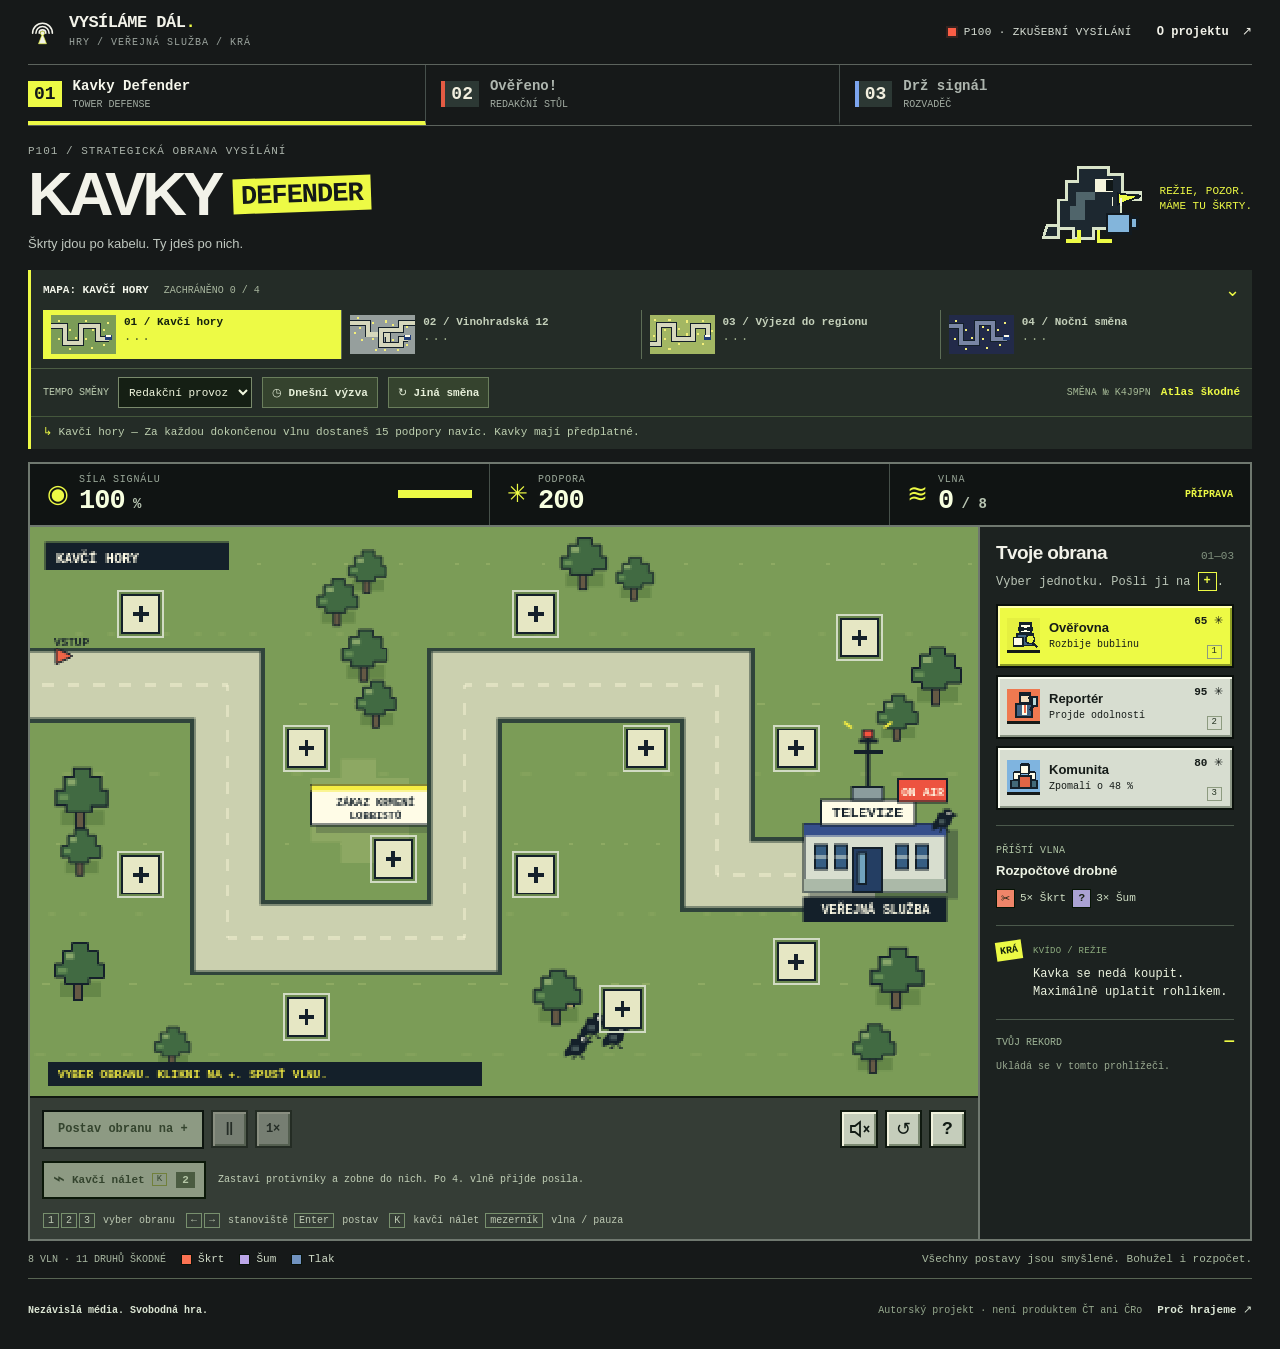
==== commit b012d6b6: "Expand Overeno with newsroom shifts, 80 variants and daily editions" ====
--- a/hry.html
+++ b/hry.html
@@ -82,10 +82,44 @@
 @media(max-width:540px){.defender-setup details>summary{padding:9px}.defender-setup summary>span:first-child{gap:5px}.defender-setup summary strong{font-size:10px}.defender-setup summary small{font-size:9px}.map-list{grid-template-columns:repeat(2,minmax(0,1fr));padding:0 8px 7px;gap:1px}.map-card{grid-template-columns:53px minmax(0,1fr);padding:6px!important;min-height:46px;border:0;background:#2b362b}.map-card>svg{width:53px;height:33px}.map-card-heading b{font-size:10px}.map-medals{font-size:11px;margin-top:1px}.shift-controls{padding:8px;gap:7px}.shift-controls>label{width:100%;justify-content:space-between;font-size:10px}.shift-controls select{max-width:208px;flex:1;height:33px;font-size:11px}.shift-button{flex:1;font-size:10px;min-height:33px}.shift-code{order:4;flex:1;width:auto;font-size:9px}.shift-controls .text-button{order:5;font-size:10px;margin-left:auto}.map-rule{padding:8px;font-size:10px;line-height:1.5}.defender-action-bar{gap:9px;padding:0 8px 7px}.flock-button{font-size:10px;gap:5px;padding:7px;min-height:35px}.flock-button kbd{display:none}.defender-action-bar>span{font-size:9px;line-height:1.45}.flock-button b{min-width:17px;font-size:10px}.wave-preview>strong{font-size:12px;margin-left:10px}.preview-enemy{font-size:10px}.crow-note .note-label{font-size:9px}.crow-note p{font-size:11px}.briefing-card{padding:19px 13px}.briefing-card h2{font-size:26px}.briefing-card>p:not(.eyebrow){font-size:11px}.bonus-choice{padding:9px;gap:9px}.bonus-choice strong{font-size:13px}.bonus-choice small{font-size:11px}.bonus-choice em{font-size:10px}.bonus-icon{width:26px;height:30px;font-size:20px}.result-actions{gap:15px}.result-medals{font-size:25px}.result-actions>.text-button{font-size:10px}.enemy-file{padding:12px}.enemy-file h3{font-size:16px}.enemy-file:before{font-size:8px;right:9px;top:13px}.enemy-portrait{width:64px;height:64px;padding:3px}#dialog-content .enemy-file p{font-size:10px}.enemy-album{margin-top:19px}}
 
 </style>
-  
-  
-  
-  
+  <style>
+/* OVĚŘENO / směnová kniha, redakční pošta a mechanická razítka. */
+.verify-setup{margin:0 0 13px;background:#242c27;border-left:3px solid #84b8ed}
+.verify-setup summary{list-style:none;display:flex;align-items:center;justify-content:space-between;gap:12px;padding:9px 12px;cursor:pointer}
+.verify-setup summary::-webkit-details-marker{display:none}.verify-setup summary>span:first-child{display:flex;gap:18px;align-items:baseline;flex-wrap:wrap}
+.verify-setup summary strong{font:700 11px var(--mono);color:#f4f7eb;text-transform:uppercase}.verify-setup summary small{font:10px var(--mono);color:#afc1ad}
+.verify-desks{display:grid;grid-template-columns:repeat(4,minmax(0,1fr));padding:0 12px 10px;gap:6px}
+.verify-desk{position:relative;display:grid;grid-template-columns:29px minmax(0,1fr);align-items:center;gap:3px 9px;text-align:left;padding:9px;background:#293c43;color:#dce7e7;border:1px solid #819795;min-height:69px}
+.verify-desk>i{grid-row:1/3;font:700 25px var(--mono);font-style:normal;color:#84b8ed}.verify-desk strong{font:700 12px/1.2 var(--mono)}.verify-desk small{font:9px/1.4 var(--mono);color:#b2c7c6}.verify-desk .desk-medals{position:absolute;bottom:5px;right:6px;font:10px var(--mono);letter-spacing:1px;color:#edfa45}
+.verify-desk:hover:not(:disabled){background:#40565d}.verify-desk.selected{background:#84b8ed;border-color:#c5e2f8;color:#101e2a}.verify-desk.selected>i,.verify-desk.selected small{color:#18364b}.verify-desk.selected .desk-medals{color:#18364b}.verify-desk:disabled{opacity:.5;cursor:default}.verify-desk.selected:disabled{opacity:1}
+.verify-shift-controls{display:flex;align-items:center;gap:10px;flex-wrap:wrap;padding:8px 12px;border-top:1px solid #536562}
+.verify-shift-controls label{display:flex;align-items:center;gap:7px;font:11px var(--mono);color:#d0ddd2;min-height:31px}.verify-shift-controls input{accent-color:#84b8ed;width:16px;height:16px;margin:0}
+.verify-shift-rule{padding:8px 12px;margin:0;border-top:1px solid #536562;font:11px/1.5 var(--mono);color:#c7d4ca}
+.is-verify .verify-view{display:flex;flex-direction:column;justify-content:flex-start;align-items:center;gap:16px;padding:17px 24px 37px;min-height:560px;height:auto;background-color:#59717a;background-image:repeating-linear-gradient(0deg,#0000 0 23px,#b9d0d212 23px 24px)}
+.verify-desk-strip{display:flex;justify-content:space-between;gap:10px;width:100%;font:700 10px/1.4 var(--mono);color:#e7eeeb;letter-spacing:.5px}
+.is-verify .news-card{width:min(590px,100%);padding:24px 27px;background:#f7f6e8;border-color:#13292d;box-shadow:6px 6px 0 #203c48;position:relative}
+.is-verify .news-card-top{color:#29474e;border-color:#29474e;font-size:10px}.is-verify .story-label{margin-top:17px;color:#557476;font-weight:700}.is-verify .news-card h2{font-size:30px;line-height:1.15;margin-bottom:19px;text-wrap:pretty}
+.is-verify .source-box{background:#e3e8df;border-left:3px solid #6a8888;padding:12px;gap:9px}.is-verify .source-box small{color:#38585a}.is-verify .source-box p{font-size:13px;line-height:1.65;color:#263e3c}
+.verify-inspect{display:flex;align-items:center;gap:7px;width:100%;background:none;color:#2a525d;border:0;border-bottom:1px dashed #859998;padding:11px 1px;font:700 11px/1.4 var(--mono);text-align:left;min-height:41px}.verify-inspect>span{margin-left:auto;font-size:10px}.verify-inspect:hover:not(:disabled){color:#0a1924;background:#e1e9df}.verify-inspect:disabled{color:#73817a;cursor:default}
+.verify-detail{border:1px dashed #5a8490;background:#e1edf1;padding:11px 13px;margin-top:12px;font:12px/1.6 var(--mono);color:#284854}.verify-detail>strong{font-size:9px;letter-spacing:.5px}.verify-detail p{margin:5px 0 0}
+.is-verify .verify-feedback{border:2px solid #476b37;border-left-width:6px;position:relative}.is-verify .verify-feedback.wrong{border-color:#a64d2d}.verify-verdict{display:flex!important;align-items:baseline;justify-content:space-between;gap:10px;font-size:13px}.verify-verdict>span{font-size:11px;white-space:nowrap}.verify-feedback .feedback-action{display:block;margin:7px 0 0;font-size:10px;font-weight:700}
+.is-verify .verify-choices{margin-top:14px}.is-verify .choice{font-size:12px;min-height:48px}.verify-editor{display:flex;align-items:flex-start;gap:10px;width:min(590px,100%);padding:0 6px;color:#f2f6e9}.verify-editor>span{flex:none;font:700 10px var(--mono);padding:5px 4px;background:#edfa45;color:#142419;transform:rotate(-6deg)}.verify-editor p{font:12px/1.6 var(--mono);margin:1px 0}
+.is-verify .fiction-note{font-size:9px;bottom:10px;color:#dbe6de}
+.verify-live-score{display:flex;gap:12px;border-top:1px solid #63776e;border-bottom:1px solid #63776e;padding:11px 0;margin:15px 0;font:9px/1.5 var(--mono);color:#b3c7b8}.verify-live-score>span{flex:1}.verify-live-score strong{display:block;font:700 23px/1.1 var(--mono);color:#edfa45;margin-top:5px}
+.verify-stamps{display:grid;grid-template-columns:repeat(2,minmax(0,1fr));gap:8px}.verify-stamp{padding:8px 4px;border:2px solid #667a6e;outline:1px solid #667a6e;outline-offset:-5px;text-align:center;font:9px/1.3 var(--mono);color:#92a89a;min-height:58px}.verify-stamp.earned{border-color:#84b8ed;color:#c1e0f6;transform:rotate(-2deg)}.verify-stamp:nth-child(even).earned{transform:rotate(2deg)}.verify-stamp b{display:block;letter-spacing:3px;font-size:15px;margin-top:4px}
+.is-verify .editor-rules{margin:14px 0}.is-verify .editor-rules li{padding:11px 0;gap:9px}.is-verify .editor-rules strong{font-size:12px}.is-verify .editor-rules p{font-size:10px}.verify-notebook{color:#84b8ed!important;font-size:11px!important;padding:4px 0}
+.is-verify .board-wrap:has(.board-overlay:not([hidden])) .verify-view{display:none}
+.is-verify .board-overlay:not([hidden]){position:relative;min-height:520px;padding:30px 24px;background:#435e68}
+.is-verify .overlay-card{width:min(500px,100%);max-width:500px}.verify-result-title{font-size:27px!important}.verify-welcome-spec{display:flex;justify-content:center;gap:8px;flex-wrap:wrap;font:700 10px var(--mono);margin:18px 0}.verify-welcome-spec span{background:#d6e4da;padding:6px 8px;color:#2c4a48}
+.verify-result-stamp{display:inline-block;border:3px double #284f5c;padding:7px 11px;color:#284f5c;transform:rotate(-5deg);font:700 15px var(--mono);margin:5px 0;letter-spacing:3px}.verify-result-actions{display:flex;flex-wrap:wrap;gap:7px;justify-content:center;margin-top:10px}.verify-result-actions .text-button{margin:0!important;padding:5px!important;color:#2e5260}
+.verify-result-badges{display:flex;justify-content:center;gap:6px;flex-wrap:wrap;margin:12px 0}.verify-result-badges span{font:9px var(--mono);padding:5px;border:1px solid #829590;color:#325148}
+.verify-review-item{padding:15px 0;border-top:1px solid #647c6a}.verify-review-item h3{font:700 16px/1.4 Georgia,serif;margin:5px 0;color:#f2f5e8}.verify-review-item>small{font:10px/1.5 var(--mono);color:#edfa45}.verify-review-item p{margin:6px 0!important;font-size:12px!important}.verify-review-item .review-source{color:#a8c2b6!important}.verify-review-item .review-right{color:#c4e4a6!important}.verify-review-item .review-wrong{color:#ffae8c!important}
+.verify-badge-grid{display:grid;grid-template-columns:repeat(2,minmax(0,1fr));gap:10px;margin:20px 0}.verify-badge{border:1px dashed #637a69;padding:13px;color:#b7c9b8}.verify-badge.earned{border:2px solid #84b8ed;background:#213c3f;color:#e6f3ec}.verify-badge strong{font:700 12px/1.4 var(--mono);display:block}.verify-badge p{font-size:11px!important;margin:6px 0 0!important}.verify-notebook-stats{font:700 14px/1.7 var(--mono);color:#edfa45}
+@media(max-width:1100px){.verify-desks{gap:4px}.verify-desk{padding:8px 7px;gap:4px;grid-template-columns:24px 1fr}.verify-desk strong{font-size:11px}.verify-desk>i{font-size:21px}.is-verify .news-card{padding:21px}.is-verify .news-card h2{font-size:28px}}
+@media(max-width:850px){.is-verify .verify-view{min-height:520px}.is-verify .verify-feedback{font-size:12px}.verify-stamps{grid-template-columns:repeat(4,minmax(0,1fr))}.verify-live-score{max-width:400px}.is-verify .editor-rules li{flex-direction:row}.is-verify .board-overlay:not([hidden]){min-height:480px}}
+@media(max-width:540px){.verify-setup summary{padding:9px 10px}.verify-setup summary>span:first-child{gap:7px}.verify-setup summary strong{font-size:10px}.verify-setup summary small{font-size:9px}.verify-desks{grid-template-columns:repeat(2,minmax(0,1fr));padding:0 8px 9px;gap:5px}.verify-desk{min-height:67px;padding:8px;gap:5px;grid-template-columns:23px 1fr}.verify-desk strong{font-size:11px}.verify-desk small{font-size:9px;padding-bottom:5px}.verify-desk .desk-medals{bottom:4px;font-size:9px}.verify-shift-controls{padding:8px;gap:7px}.verify-shift-controls label{font-size:10px}.verify-shift-controls .shift-button{font-size:10px;padding:7px;min-height:35px}.verify-shift-controls .shift-code{width:100%;margin:0;font-size:9px}.verify-shift-rule{font-size:10px;padding:8px}.is-verify .verify-view{padding:13px 12px 33px;gap:14px;min-height:550px}.verify-desk-strip{font-size:9px}.is-verify .news-card{padding:18px 16px;box-shadow:4px 4px #203c48}.is-verify .news-card h2{font-size:26px;line-height:1.17;margin-bottom:16px}.is-verify .news-card-top{font-size:9px;gap:5px}.is-verify .source-box{padding:10px;gap:6px}.is-verify .source-symbol{display:none}.is-verify .source-box p{font-size:12px;line-height:1.65}.is-verify .source-box small{font-size:9px}.verify-inspect{font-size:10px;min-height:44px}.verify-inspect kbd{display:none}.verify-detail{font-size:11px;padding:10px}.is-verify .choice{font-size:10px;gap:5px;min-height:47px;padding:10px 6px}.is-verify .verify-feedback{font-size:12px;padding:10px}.verify-verdict{font-size:12px;flex-wrap:wrap}.verify-editor{padding:0 3px;gap:8px}.verify-editor p{font-size:11px}.is-verify .board-overlay:not([hidden]){padding:25px 14px;min-height:520px}.is-verify .overlay-card{padding:22px 16px}.is-verify .overlay-card p{font-size:12px}.verify-welcome-spec{font-size:9px;gap:5px}.verify-welcome-spec span{padding:6px}.verify-stamps{gap:7px}.verify-stamp{font-size:8px;padding:8px 2px;min-height:54px}.verify-stamp b{font-size:12px;letter-spacing:1px}.is-verify .editor-rules{display:block}.is-verify .editor-rules li{gap:10px;padding:10px 0}.is-verify .editor-rules p{font-size:11px}.verify-badge-grid{grid-template-columns:1fr}.verify-review-item h3{font-size:17px}.is-verify .keyboard-hint span:nth-child(2){display:inline}.is-verify .control-bar .primary-button{font-size:10px;padding:9px 8px}}
+
+</style>
 </head>
 <body>
   <a class="skip-link" href="#game-title">Přejít ke hře</a>
@@ -119,6 +153,15 @@
         <p class="map-rule" id="map-rule"></p>
       </section>
 
+      <section class="verify-setup" id="verify-setup" aria-label="Výběr redakční směny" hidden>
+        <details id="verify-desk-picker" open>
+          <summary><span><strong id="verify-picker-title">ROZPIS SLUŽEB</strong><small id="verify-collection">SPISOVNA 0 / 80</small></span><span class="picker-arrow" aria-hidden="true">⌄</span></summary>
+          <div class="verify-desks" id="verify-desks" role="group" aria-label="Vyber směnu"></div>
+        </details>
+        <div class="verify-shift-controls"><label><input type="checkbox" id="verify-practice"> Bez časovače</label><button class="shift-button" id="verify-daily">◷ Dnešní vydání</button><button class="shift-button" id="verify-new">↻ Jiná směna</button><span class="shift-code" id="verify-code"></span></div>
+        <p class="verify-shift-rule" id="verify-shift-rule"></p>
+      </section>
+
       <div class="game-metrics" aria-label="Stav hry">
         <div class="metric"><span class="metric-icon" id="metric-icon-1" aria-hidden="true">◉</span><span><small id="metric-label-1">SÍLA SIGNÁLU</small><strong id="metric-value-1">100<span> %</span></strong></span><div class="health-track" id="health-track"><i></i></div></div>
         <div class="metric"><span class="metric-icon support-icon" id="metric-icon-2" aria-hidden="true">✳</span><span><small id="metric-label-2">PODPORA</small><strong id="metric-value-2">200</strong></span></div>
@@ -130,7 +173,18 @@
           <div class="board-wrap" id="board-wrap">
             <canvas id="defender-canvas" width="960" height="576" tabindex="0" aria-label="Herní mapa. Klávesy 1–3 vyberou obranu, šipky stanoviště, Enter staví, K přivolá kavčí nálet."></canvas>
             <section id="verify-view" class="verify-view" aria-label="Ověřování zpráv" hidden>
-              <div class="news-card" id="news-card"><div class="news-card-top"><span><span class="live-dot"></span> REDAKČNÍ STŮL</span><span id="story-number">01 / 08</span></div><p class="story-label">ZPRÁVA K VYDÁNÍ</p><h2 id="story-headline"></h2><div class="source-box"><span class="source-symbol" aria-hidden="true">↳</span><div><small>CO ZATÍM VÍME</small><p id="story-source"></p></div></div><div class="verify-feedback" id="verify-feedback" hidden></div><div class="verify-choices" id="verify-choices"><button id="hold-story" class="choice hold"><span aria-hidden="true">↺</span> Ještě ověřit<kbd>F</kbd></button><button id="publish-story" class="choice publish"><span aria-hidden="true">✓</span> Může ven<kbd>J</kbd></button></div><button id="next-story" class="primary-button next-story" hidden>Další zpráva <span aria-hidden="true">→</span></button></div>
+              <div class="verify-desk-strip"><span id="verify-desk-label">RANNÍ SMĚNA</span><span id="verify-chain">SÉRIE 0</span></div>
+              <div class="news-card" id="news-card">
+                <div class="news-card-top"><span id="story-category">PŮVOD ZPRÁVY</span><span id="story-number">01 / 10</span></div>
+                <p class="story-label" id="story-label">ZPRÁVA K VYDÁNÍ</p><h2 id="story-headline"></h2>
+                <div class="source-box"><span class="source-symbol" aria-hidden="true">↳</span><div><small>CO MÁME NA STOLE</small><p id="story-source"></p></div></div>
+                <div class="verify-detail" id="verify-detail" hidden><strong>DOHLEDANÝ DETAIL</strong><p id="verify-detail-text"></p></div>
+                <button class="verify-inspect" id="verify-inspect">☎ Dohledat detail <kbd>D</kbd><span id="verify-inspect-count">3×</span></button>
+                <div class="verify-feedback" id="verify-feedback" role="status" aria-live="polite" hidden></div>
+                <div class="verify-choices" id="verify-choices"><button id="hold-story" class="choice hold"><span aria-hidden="true">↺</span> Ještě ověřit<kbd>F</kbd></button><button id="publish-story" class="choice publish"><span aria-hidden="true">✓</span> Může ven<kbd>J</kbd></button></div>
+                <button id="next-story" class="primary-button next-story" hidden>Další zpráva <span aria-hidden="true">→</span></button>
+              </div>
+              <div class="verify-editor"><span aria-hidden="true">KRÁ</span><p id="verify-quip">Káva je ověřená. Zbytek je na tobě.</p></div>
               <span class="fiction-note">Smyšlené situace. Skutečné redakční návyky.</span>
             </section>
             <section id="signal-view" class="signal-view" aria-label="Propojování signálu" hidden>
@@ -154,9 +208,17 @@
             <div class="wave-preview"><span class="note-label" id="wave-preview-label">PŘÍŠTÍ VLNA</span><strong id="wave-preview-title"></strong><div id="wave-preview-list"></div></div>
             <div class="field-note crow-note"><span class="crow-note-icon" aria-hidden="true">⌁</span><span class="note-label">KVÍDO / REŽIE</span><p id="defender-tip">Začni u zatáček. Rozpočet zatáčky neumí.</p></div>
           </div>
-          <div id="verify-tools" class="tool-panel" hidden><div class="sidebar-heading"><h2>Než to pustíš ven</h2><span>CHECK</span></div><p class="sidebar-intro">Za titulkem je vždycky ještě jeden krok.</p><ol class="editor-rules"><li><span>01</span><div><strong>Najdi původ.</strong><p>Kdo je zdroj a může to vědět?</p></div></li><li><span>02</span><div><strong>Čti kontext.</strong><p>Sedí datum, místo a rozsah tvrzení?</p></div></li><li><span>03</span><div><strong>Přiznej nejistotu.</strong><p>Tip ještě není ověřená zpráva.</p></div></li></ol><div class="field-note"><span class="note-label">PRAVIDLO HRY</span><p>Máš 60 sekund čistého času na osm zpráv. Při vysvětlení se čas zastaví.</p></div></div>
+          <div id="verify-tools" class="tool-panel" hidden>
+            <div class="sidebar-heading"><h2>Redakční nástěnka</h2><span>P200</span></div>
+            <p class="sidebar-intro" id="verify-desk-description"></p>
+            <div class="verify-live-score"><span>BODY ZA SMĚNU<strong id="verify-score">0</strong></span><span>NEJDELŠÍ SÉRIE<strong id="verify-best-chain">0</strong></span></div>
+            <div class="verify-stamps" id="verify-stamps" aria-label="Razítka za redakční směny"></div>
+            <div class="field-note"><span class="note-label">DOHLEDÁVÁNÍ</span><p id="verify-check-rule"></p></div>
+            <ol class="editor-rules"><li><span>01</span><div><strong>Čti i podklady.</strong><p>Stejný titulek může mít různé důkazy.</p></div></li><li><span>02</span><div><strong>Drž rozsah.</strong><p>„V anketě“ není „v celé republice“.</p></div></li><li><span>03</span><div><strong>Pak se nadechni.</strong><p>Při vysvětlení čas stojí. Káva může téct.</p></div></li></ol>
+            <button id="verify-notebook" class="text-button verify-notebook">Spisovna a odznaky ↗</button>
+          </div>
           <div id="signal-tools" class="tool-panel" hidden><div class="sidebar-heading"><h2>Ve spojení</h2><span>FM 03</span></div><p class="sidebar-intro">Otoč dílky a doveď nepřerušený signál ze studia k veřejnosti.</p><div class="signal-legend"><span class="wire-sample connected"></span><div><strong>Živý signál</strong><p>Navazuje na studio.</p></div><span class="wire-sample"></span><div><strong>Čeká na spojení</strong><p>Otoč kliknutím nebo Enterem.</p></div></div><div class="field-note"><span class="note-label">TŘI OKRUHY</span><p>Na každý máš 90 sekund. Začni u studia vlevo a postupuj po zelené lince.</p><button id="signal-restart-round" class="text-button">Znovu tento okruh ↺</button></div></div>
-          <div class="best-score"><span>TVŮJ REKORD</span><strong id="best-score">—</strong><small>Ukládá se v tomto prohlížeči.</small></div>
+          <div class="best-score"><span id="best-score-label">TVŮJ REKORD</span><strong id="best-score">—</strong><small>Ukládá se v tomto prohlížeči.</small></div>
         </aside>
       </div>
 
@@ -309,33 +371,304 @@
 
 </script>
 <script>
+(function(root){
+  'use strict';
+  const VERIFY_CATEGORIES={
+    origin:{name:'Původ zprávy',glyph:'↳'},time:{name:'Čas a místo',glyph:'◷'},numbers:{name:'Čísla a měřítka',glyph:'%'},polls:{name:'Ankety a výběry',glyph:'▥'},context:{name:'Citace a kontext',glyph:'„“'},images:{name:'Obraz a zvuk',glyph:'▣'},research:{name:'Výzkum a závěry',glyph:'⌕'},ethics:{name:'Redakční odpovědnost',glyph:'§'}
+  };
+  const VERIFY_DESKS={
+    morning:{id:'morning',name:'Ranní směna',label:'VŠECHNO SE HODÍ',glyph:'☀',count:10,seconds:120,checks:3,categories:Object.keys(VERIFY_CATEGORIES),description:'Od výluky po vědecký objev. Deset zpráv, jeden hrnek a telefon, který neumí mlčet.',quip:'Káva je ověřená. Zbytek je na tobě.'},
+    data:{id:'data',name:'Čísla a čáry',label:'DATOVÁ REDAKCE',glyph:'%',count:8,seconds:110,checks:2,categories:['numbers','polls','research'],description:'Procenta, ankety a výzkumy. Kalkulačka nedává rozhovory, ale má co říct.',quip:'Graf stoupá. Možná jen někdo otočil monitor.'},
+    picture:{id:'picture',name:'Obrazová redakce',label:'VIDĚT ≠ VĚDĚT',glyph:'▣',count:8,seconds:110,checks:2,categories:['images','time','context'],description:'Staré fotky, nové popisky, ustřižené věty. Osm zásilek z oddělení „vždyť je to vidět“.',quip:'Šest prstů? Třeba jen dvě ruce v koalici.'},
+    night:{id:'night',name:'Noční uzávěrka',label:'POSLEDNÍ VYDÁNÍ',glyph:'☾',count:12,seconds:120,checks:2,categories:Object.keys(VERIFY_CATEGORIES),description:'Dvanáct zpráv napříč redakcí. Na konci uzávěrkový chyták. Automat na bagety už nespolupracuje.',quip:'Je 23:58. Šéfredaktor napsal „jen drobnost“.'}
+  };
+  // Each dossier has two independently playable versions: supported / unsupported.
+  // The headline alone never determines the answer. All cases are fictional.
+  function dossier(id,category,headline,source,why,detail,quip,level=1){return {id,category,headline,source,why,detail,quip,level};}
+  const VERIFY_FILES=[
+    dossier('tramvaj','origin','Od pondělí pojede tramvaj číslo 7 přes náměstí.',
+      ['Dopravní podnik zveřejnil aktuální výlukový jízdní řád. Sedí linka, zastávky i datum začátku.','Přeposlaný obrázek jízdního řádu nemá datum ani autora. V platném oznámení podniku změna není.'],
+      ['Aktuální primární zdroj potvrzuje přesně tu změnu, kterou titulek popisuje.','Nejdřív ověř platnost a původ jízdního řádu. Přeposlání nenahradí dopravní podnik.'],
+      ['Dispečer potvrdil, že oznámení platí pro linku 7 od příštího pondělí.','Soubor se jmenuje final_FINAL_2019.png. Dispečer o aktuální výluce neví.'],
+      'Tramvaj může mít zpoždění. Ověření nemusí.'),
+    dossier('skoly','origin','Město zítra zavře všechny své základní školy.',
+      ['Městský krizový štáb vydal dnešní rozhodnutí kvůli poruše vody. Seznam zahrnuje všechny městské základní školy.','Screenshot z rodičovského chatu tvrdí „všechny školy“. Autora neznáme, škola ani město uzavření nepotvrdily.'],
+      ['Máme aktuální rozhodnutí a správně omezený rozsah: městské základní školy.','Rodičovský chat je tip, nikoli rozhodnutí o provozu všech škol.'],
+      ['Ředitelé uvedených škol informaci nezávisle potvrdili.','Původní pisatel napsal jen „u nás zítra neteče voda“.'],
+      'Třídní chat zvládne vyhlásit prázdniny rychleji než ministerstvo.'),
+    dossier('rozpocet','origin','Zastupitelstvo schválilo dva miliony na knihovnu.',
+      ['Zveřejněné usnesení z včerejška uvádí schválené dva miliony. Ověřili jsme i výsledek hlasování.','Dva miliony jsou v návrhu rozpočtu. O něm se teprve bude hlasovat příští týden.'],
+      ['Schválení dokládá platné usnesení. Titulek popisuje rozhodnutí, nikoli jeho budoucí splnění.','Návrh a schválené rozhodnutí jsou dvě různé zprávy. Titulek předbíhá hlasování.'],
+      ['Bod 12 usnesení prošel 17 hlasy. Částka souhlasí.','V hlavičce dokumentu je „pracovní návrh k projednání“.'],
+      'Knihovna má ráda fikci. Rozpočtové zpravodajství o něco méně.'),
+    dossier('triweby','origin','Plovárna se v sobotu otevře po rekonstrukci.',
+      ['Provozovatel oznámil termín. Stavební úřad potvrdil povolení provozu a správce uvedl sobotní otevírací dobu.','Tři weby mají stejný text z jednoho anonymního příspěvku. Provozovatel zatím termín otevření nepotvrdil.'],
+      ['Máme relevantní zdroje pro termín i možnost provozu.','Tři kopie jednoho tvrzení nejsou tři nezávislá potvrzení.'],
+      ['Správce i úřad odpověděli vlastními slovy a popsali svou část věci.','Všechny tři články mají stejný překlep „bazén s vyhřívanou vodkou“.'],
+      'Ctrl+C není terénní reportér.'),
+    dossier('agentura','origin','Svoz odpadu se ve čtvrtek přesune na pátek.',
+      ['Zpráva agentury odkazuje na aktuální harmonogram technických služeb. Otevřeli jsme ho a ověřili naši čtvrť.','Automatické shrnutí bez odkazů tvrdí, že svoz bude v pátek. Neuvádí město, datum ani původ informace.'],
+      ['Převzatá informace může být použitelná, když ověříme její původ a platnost.','Plynulá věta z generátoru nedokládá harmonogram svozu. Potřebujeme konkrétní podklad.'],
+      ['V originálu je naše čtvrť a stejný termín.','Generátor na dotaz nabídl tři různé termíny a přál hezký víkend.'],
+      'Halucinující popelnice pořád není veřejná služba.'),
+
+    dossier('povoden','time','Fotografie ukazuje dnešní zaplavené nádraží.',
+      ['Fotograf dodal původní snímky z dnešního rána. Místo odpovídá nádraží a zaplavení potvrdil místní reportér.','Stejný snímek dohledáváme v článku starém šest let. Aktuální stav nádraží jsme nezjistili.'],
+      ['Čas i místo fotografie potvrzují další podklady.','Autentická stará fotografie nedokazuje dnešní událost. Popisek potřebuje opravu.'],
+      ['Reportér poznal i nově postavený podchod a poslal vlastní záběr.','V původním článku je navíc jiné město.'],
+      'Archiv není časostroj. Jen v něm člověk stráví celé odpoledne.'),
+    dossier('festival','time','Letošní festival navštívilo 12 tisíc lidí.',
+      ['Pořadatel dodal závěrečnou bilanci právě skončeného ročníku. Číslo odpovídá evidovaným vstupům a nezahrnuje opakované průchody.','V tiskové zprávě stojí „příští rok očekáváme 12 tisíc návštěvníků“. Letošní bilance chybí.'],
+      ['Číslo se týká dokončeného letošního ročníku a víme, co počítá.','Očekávání pro příští rok není letošní výsledek.'],
+      ['Datovaný závěrečný přehled uvádí unikátní návštěvníky.','Pořadatel potvrdil, že jde o cíl do příštího roku.'],
+      'Výhledy návštěvnosti se zatím u vstupu nekontrolují.'),
+    dossier('most','time','Most bude o tomto víkendu zavřený.',
+      ['Správce silnice zveřejnil aktuální uzavírku od soboty do neděle. Město potvrdilo stejný most i termín.','Sdílená zpráva neobsahuje rok. Původní oznámení se týká uzavírky, která skončila loni.'],
+      ['Ověřili jsme konkrétní místo i platné časové rozmezí.','Stará uzavírka potřebuje nové ověření. Datum sdílení není datum události.'],
+      ['V aktuální evidenci uzavírek je tento most i tento víkend.','Pod článkem je sice dnešní komentář, ale oznámení je rok staré.'],
+      'Most přes minulost nemá schválenou objízdnou trasu.'),
+    dossier('primenos','time','Záběr ukazuje právě probíhající jednání rady.',
+      ['Živý přenos na webu města má dnešní program. Obraz odpovídá současnému bodu, který potvrzuje přítomný reportér.','Video má červený nápis LIVE, ale v originálu jde o záznam jednání z minulého měsíce.'],
+      ['Aktuálnost záběru ověřuje program i člověk na místě.','Nápis LIVE lze vložit do libovolného videa. Tady neodpovídá skutečnému času.'],
+      ['Reportér právě slyšel stejnou otázku jako diváci přenosu.','Původní video má v názvu datum minulého měsíce.'],
+      'Červená tečka umí svítit i při repríze.'),
+    dossier('casovazona','time','Start soutěže je v sobotu v 18 hodin našeho času.',
+      ['Pořadatel uvádí sobotu 16:00 UTC. Pro datum konání jsme ověřili český letní čas UTC+2.','Pořadatel uvádí 18:00 UTC. Redakce přepsala čas jako 18:00 v Česku, kde v daný den platí UTC+2.'],
+      ['Převod odpovídá konkrétnímu datu i časovému pásmu.','UTC a místní čas nejsou totéž. V popsaném případě by český čas byl 20:00.'],
+      ['Kontrola kalendáře potvrzuje, že se ten den čas nemění.','V originálu je za časem výslovně UTC, nikoli místní čas.'],
+      'Časová pásma: jediná věc, která přidá dvě hodiny i bez porady.',2),
+
+    dossier('parkovne','numbers','Parkovné v centru zdražilo o polovinu.',
+      ['Platné ceníky centrální zóny ukazují zvýšení z 20 na 30 korun za hodinu. Srovnáváme stejný typ stání.','Platné ceníky centrální zóny ukazují zvýšení z 30 na 40 korun za hodinu. Srovnáváme stejný typ stání.'],
+      ['Rozdíl 10 korun vůči původním 20 činí 50 %. Tady titulek sedí.','Rozdíl 10 korun vůči původním 30 je přibližně třetina, nikoli polovina. Titulek potřebuje opravu.'],
+      ['Výpočet je (30 − 20) / 20 = 0,5.','Výpočet je (40 − 30) / 30, tedy přibližně 33,3 %.'],
+      'Parkování zdražilo. Jmenovatel se nezměnil.',2),
+    dossier('procentnibody','numbers','Podíl cyklistů vzrostl o pět procentních bodů.',
+      ['Stejná metodika měření ukazuje růst z 10 % na 15 %. Titulek výslovně mluví o procentních bodech.','Podíl vzrostl z 10 % na 10,5 %. Autor zaměnil pětiprocentní relativní růst za pět procentních bodů.'],
+      ['Rozdíl mezi 10 a 15 procenty je pět procentních bodů.','Z 10 % na 10,5 % je půl procentního bodu. Procenta a procentní body se nedají zaměňovat.'],
+      ['Relativní růst by byl 50 %, to ale titulek netvrdí.','Pět procent z původních deseti procent je 0,5 procentního bodu.'],
+      'Procentní bod není puntík za procentem.',2),
+    dossier('prumer','numbers','Medián odměny v podniku činí 35 tisíc korun.',
+      ['Ověřená tabulka odměn má prostřední hodnotu 35 tisíc. Titulek správně používá medián, nikoli průměr.','Podnik uvedl pouze aritmetický průměr 35 tisíc. Rozložení odměn ani prostřední hodnotu neznáme.'],
+      ['Medián označuje prostřední hodnotu uspořádaných dat. Máme ho skutečně spočítaný.','Z průměru medián nevyčteme. Titulek přisuzuje datům údaj, který nemáme.'],
+      ['Polovina uvedených odměn je nejvýše na této hodnotě a polovina nejméně na ní.','Jedna vysoká odměna může průměr výrazně zvednout, aniž víme, kde leží medián.'],
+      'Průměrný redaktor má jednu ruku v kávě a druhou v tabulce.',2),
+    dossier('obyvatele','numbers','Obec A má více knihoven na obyvatele než obec B.',
+      ['A má dvě knihovny na 2 000 obyvatel, B tři na 9 000. Definice knihovny i rok údajů jsou stejné.','A má dvě knihovny, B tři. Počet obyvatel redakce nedohledala.'],
+      ['A má jednu knihovnu na tisíc obyvatel, B jednu na tři tisíce. Srovnání sedí.','Absolutní počty nestačí k závěru na obyvatele. Chybí jmenovatel.'],
+      ['Přepočet na tisíc obyvatel vychází 1 proti přibližně 0,33.','Bez velikosti obou obcí nelze tento poměr spočítat.'],
+      'Obyvatelstvo se do grafu samo nedopočítá.'),
+    dossier('kumulace','numbers','V květnu přibylo 40 žádostí o komunitní zahrádku.',
+      ['Kumulativní přehled měl na konci dubna 100 žádostí a na konci května 140. Jde o stejnou evidenci.','Kumulativní přehled uvádí na konci května celkem 40 žádostí od ledna. Dubnový stav neznáme.'],
+      ['Rozdíl dvou srovnatelných kumulativních stavů dokládá květnový přírůstek.','Celkový stav od ledna není přírůstek za květen. Chybí předchozí stav.'],
+      ['Evidence nepřesouvala ani nemaže starší žádosti, hodnoty jsou srovnatelné.','Číslo 40 zahrnuje i žádosti z ledna, února, března a dubna.'],
+      'Kumulativní graf je jako dřez: ukazuje i včerejší hrnky.',2),
+
+    dossier('anketa','polls','Většina obyvatel města podporuje novou kašnu.',
+      ['Reprezentativní výzkum dospělých obyvatel s popsaným výběrem a otázkou uvádí 72 % podpory. Známe termín i nejistotu ±3 body.','Pro kašnu hlasovalo 72 % z 28 členů facebookové skupiny Milujeme nové kašny.'],
+      ['Výzkum je vymezený na obyvatele města a výsledek je s rezervou nad polovinou.','Dobrovolná anketa mezi příznivci kašny nevypovídá o většině města.'],
+      ['Zveřejněná metodika potvrzuje výběr napříč městem, nikoli jen příznivce projektu.','Skupinu založil prodejce zahradních fontán. Počet členů města v ní neznáme.'],
+      'Ve skupině Kašna navždy vyhrála překvapivě kašna.'),
+    dossier('tesnypruzkum','polls','Ve vzorku průzkumu získal návrh A o dva body víc než B.',
+      ['Tabulka uvádí A 31 %, B 29 %, nejistota je přibližně ±3 body. Text výslovně upozorňuje, že těsný rozdíl může být náhodný.','Tisková zpráva říká „A jasně vítězí“. Tabulku ani údaje o vzorku nemáme a nejistotu jsme nezjišťovali.'],
+      ['Přesně popsaný výsledek vzorku s upozorněním na nejistotu můžeme uvést. Není to jistý výsledek celé populace.','Bez tabulky a metodiky nemáme podklad ani pro přesný rozdíl. Reklamní shrnutí ho nenahrazuje.'],
+      ['V titulku není tvrzení o jistém vítězi, pouze popis naměřeného vzorku.','Na dotaz po číslech agentura zatím neodpověděla.'],
+      'Statistická nejistota neodejde, když ji napíšeme menším písmem.',2),
+    dossier('otazka','polls','V anketě webu volilo 60 % hlasujících opravu parku.',
+      ['Anketa nabídla opravu parku, parkoviště a možnost ani jedno. Uvádíme počet hlasů a to, že nejde o reprezentativní výzkum.','Otázka zněla „Jste pro opravu zanedbaného parku, nebo pro další odporné parkoviště?“ Text toto znění zatajuje.'],
+      ['Omezený výsledek ankety lze popsat s jasnými hranicemi a zněním otázky.','Sugestivní otázka ovlivňuje odpovědi. Bez jejího znění je prezentace ankety zavádějící.'],
+      ['Článek obsahuje přesné znění otázky i všechny možnosti.','Obě možnosti obsahují hodnotící slova a článek je vydává za neutrální volbu.'],
+      'Otázka už hlasovala. Respondenti přišli jen podržet urnu.'),
+    dossier('navratnost','polls','Devět z deseti oslovených knihoven má otevřeno v sobotu.',
+      ['Oslovili jsme deset konkrétních knihoven a všech deset odpovědělo. Devět uvedlo sobotní provoz; článek je všechny jmenuje.','Oslovili jsme sto knihoven, odpovědělo deset a devět z nich otevírá v sobotu. Titulek mluví o všech oslovených.'],
+      ['Titulek se přesně omezuje na deset oslovených a úplný soubor odpovědí.','Devět z deseti odpovídajících není devět z deseti oslovených. Devadesát odpovědí chybí.'],
+      ['V tabulce je deset oslovených i deset doložených odpovědí.','V evidenci je 100 oslovení a jen 10 odpovědí.'],
+      'Mlčení není souhlas. Ani vyplněný dotazník.',2),
+    dossier('trend','polls','Podpora návrhu v průzkumu od března vzrostla.',
+      ['Stejná agentura stejnou otázkou a metodikou naměřila v březnu 30 % a v červnu 45 %. Nejistota je v obou případech ±3 body.','V březnu jsme měřili podporu celého návrhu, v červnu jen jedné oblíbené části. Vzorky a otázky nejsou srovnatelné.'],
+      ['Srovnatelné měření a dostatečně velká změna podporují tvrzení o růstu.','Změna otázky může změnit výsledek. Bez srovnatelných měření nemáme časový trend.'],
+      ['Metodické listy potvrzují stejné cílové skupiny i doslovné znění otázky.','Březnová otázka řešila zdražení, červnová výsadbu stromů.'],
+      'Jablka s hruškami jsou kompot. Ne časová řada.',2),
+
+    dossier('citace','context','Radní: „Opravu stihneme do konce roku.“',
+      ['Celý záznam potvrzuje přesnou větu bez podmínky. Článek ji připisuje radní a nepředstírá, že jde o hotovou opravu.','Celá věta zní „Kdybychom získali povolení, mohli bychom říct: opravu stihneme do konce roku.“ Povolení zatím není.'],
+      ['Přesný a správně připsaný výrok lze publikovat jako slib.','Ustřižená podmínka mění smysl výroku. Citace potřebuje doplnit.'],
+      ['Předchozí ani následující věta slib nepodmiňují.','Krátký klip vynechal prvních sedm sekund s podmínkou.'],
+      'Nůžky jsou kancelářská pomůcka, ne spoluautor citace.'),
+    dossier('satira','context','Město zřídilo úřad pro kontrolu délky tkaniček.',
+      ['Město zveřejnilo platné usnesení o malém úřadu pro kontrolu délky tkaniček na městském kluzišti. Titulek doplňuje přesný účel v podtitulku.','Jediným zdrojem je rubrika Satirické pondělí. Stránka výslovně označuje text za vymyšlený vtip.'],
+      ['Podivnost sama není důvod k odmítnutí. Tady máme dokument i vysvětlený kontext.','Satiru nemůžeme předat jako skutečnou zprávu. Nejdřív opravit rámování.'],
+      ['Tiskové oddělení potvrdilo usnesení i kontrolu na kluzišti.','Pod článkem je „všechny citované tkaničky jsou smyšlené“.'],
+      'Realita občas ukradne satiře pracovní místo.',2),
+    dossier('slib','context','Město dokončilo nový cyklostojan u úřadu.',
+      ['Reportér stojan viděl na místě, pořídil aktuální snímek a správce potvrdil převzetí hotové instalace.','Radní v rozhovoru slíbila „do měsíce tu stojan bude“. Na místě zatím nic není.'],
+      ['Dokončenou instalaci potvrzuje pozorování i převzetí.','Slib budoucí instalace není hotový stojan. Titulek musí odpovídat stavu.'],
+      ['Na reportérově snímku je stojan i dnešní vydání místních novin.','Objednávka byla teprve odeslána dodavateli.'],
+      'Slib zamčené kolo neudrží.'),
+    dossier('porovnani','context','Citovaný odborník doporučuje pro srovnání delší období.',
+      ['Máme celý rozhovor. Odborník mluví o této datové řadě a výslovně doporučuje více let. Citace i odbornost sedí.','Klip spojil dvě různé odpovědi. Odborník větu o delším období řekl o jiné otázce a jiných datech.'],
+      ['Máme přesný výrok relevantního odborníka ve správném kontextu.','Slepením odpovědí vznikl nový význam. Potřebujeme původní kontext.'],
+      ['Nezkrácená odpověď zůstává u stejného grafu.','Mezi oběma větami je v originálu šest minut a změna tématu.'],
+      'Střižna zvládne vytvořit experta na cokoliv. Redakce by neměla.'),
+    dossier('parodie','context','Ředitel divadla oznámil, že vstupenky zlevní.',
+      ['Jde o ověřený profil skutečného ředitele, celé oznámení je i na webu divadla a obsahuje nový ceník.','Příspěvek pochází z účtu ŘeditelSkoroPravý. V popisu je „parodický účet“, divadlo změnu nepotvrdilo.'],
+      ['Identitu mluvčího i konkrétní změnu máme potvrzené.','Podobné jméno účtu není ověření identity. Tady jde výslovně o parodii.'],
+      ['Odkaz na profil vede přímo z oficiálního webu divadla.','Profil má stejnou fotografii, ale odlišné uživatelské jméno a popis parodie.'],
+      'Modrá fajfka neumí hrát Hamleta. Ani ověřit kontext.'),
+
+    dossier('orez','images','Na náměstí se sešly stovky lidí.',
+      ['Současné široké snímky i reportér na místě potvrzují zaplněné náměstí. Odhad řádově stovek odpovídá ploše i hustotě.','Těsný výřez ukazuje dvacet lidí. Celkový záběr chybí a nikdo počet na místě neověřil.'],
+      ['Obraz má kontext a odhad podporuje i pozorování na místě.','Těsný výřez nedokládá počet mimo záběr. Odhad stovek zatím nemáme z čeho udělat.'],
+      ['Široký záběr pokrývá celé místo a reportér popsal způsob odhadu.','Za hranou snímku může být dav i stánek s langoši. Zatím to nevíme.'],
+      'Zoom je optika. Sčítání lidu je jiná živnost.'),
+    dossier('generovano','images','Fotografie ukazuje novou kašnu před radnicí.',
+      ['Autorka dodala původní sérii z místa. Reportér kašnu navštívil a její podobu ověřil.','Obrázek pochází z generátoru, autor ho označil jako návrh. Na místě se zatím nic nestaví.'],
+      ['Místo i skutečnou podobu kašny ověřují další podklady.','Vizualizace návrhu není fotografie hotové stavby. Obrázek lze použít jen se správným označením.'],
+      ['Na dalších snímcích je instalace z více úhlů.','Původní popisek zní „můj AI sen pro město“.'],
+      'Voda na obrázku redakční kávovar nedoplní.'),
+    dossier('detektor','images','Video z depozitu zachycuje skutečný historický vlak.',
+      ['Máme původní soubor od kameramana. Muzeum potvrdilo konkrétní vůz, místo i datum natáčení.','Jediným podkladem je automatický detektor s výsledkem „92 % autentické“. Původ souboru ani místo neznáme.'],
+      ['Původ a obsah ověřují lidé i konkrétní identifikace místa a vozidla.','Skóre detektoru samo autenticitu nedokazuje. Potřebujeme původ a další ověření.'],
+      ['Inventární číslo vozu odpovídá záběru a záznamu muzea.','Detektor nepřipojil původní soubor, metadata ani vysvětlení výsledku.'],
+      'Devadesát dva procent přesvědčivě zní i od kávovaru.',2),
+    dossier('dabing','images','Nahrávka zachycuje starostovo vyjádření k plovárně.',
+      ['Celou tiskovou konferenci zaznamenali dva přítomní reportéři. Výrok souhlasí s oběma nahrávkami i zveřejněným přenosem.','Krátký hlasový soubor přišel anonymně. Neznáme originál a máme jen dojem, že hlas zní podobně.'],
+      ['Výrok potvrzuje plný kontext a více nezávislých záznamů stejné události.','Podobnost hlasu není ověření nahrávky. Potřebujeme původ, kontext a potvrzení.'],
+      ['Oba reportéři výrok slyšeli na místě a mají navazující otázky.','Odesílatel odmítl uvést, kde a kdy měl záznam vzniknout.'],
+      'Hlas může být známý. Původ souboru zatím cizí.'),
+    dossier('geolokace','images','Záběry ukazují sníh na naší hlavní třídě.',
+      ['Reportér porovnal domy a značení, získal původní dnešní záběr a na místě stav potvrdil.','Záběry mají stejný název ulice, ale jiný jazyk na obchodech. Původní autor je pořídil v jiném městě.'],
+      ['Ověřili jsme konkrétní místo, datum i současný stav.','Stejný název ulice nezaručuje stejné město. Titulek má nesprávnou lokaci.'],
+      ['Rohový dům i tramvajová zastávka přesně odpovídají místu.','Původní příspěvek označuje město vzdálené osm set kilometrů.'],
+      'Hlavní třída je překvapivě populární adresa.'),
+
+    dossier('robot','research','V testu robot roztřídil sponky rychleji než člověk.',
+      ['Zpráva popisuje konkrétní laboratorní test: stejný počet sponek, stejný úkol, zveřejněné časy. Nezobecňuje na jiné činnosti.','Test porovnal robota se spícím figurantem. Titulek zamlčuje, že člověk úkol vůbec neprováděl.'],
+      ['Úzce vymezené tvrzení odpovídá srovnatelnému experimentu.','Nesrovnatelné podmínky nedokládají běžný rozdíl rychlosti člověka a robota.'],
+      ['Oběma běžely hodiny od stejného okamžiku a měli stejný úkol.','V protokolu je u figuranta napsáno „po noční, nereaguje“.'],
+      'Robot nemá odbory. Zatím má jen zásobník na sponky.'),
+    dossier('souvislost','research','V datech spolu souvisejí prodej zmrzliny a návštěvy koupaliště.',
+      ['Datový soubor ukazuje společný růst. Text upozorňuje na teplé počasí a výslovně netvrdí, že jedno způsobuje druhé.','Autor bez kontroly dalších vlivů tvrdí v podkladech, že prodej zmrzliny způsobuje návštěvy koupaliště. V článku to chce uvést jako dokázaný závěr.'],
+      ['Pozorovanou souvislost můžeme popsat, pokud jasně vymezíme, co neprokazuje.','Zpráva chystá nepodložený kauzální závěr. Podklady a text potřebují opravu před vydáním.'],
+      ['Závěr se omezuje na korelaci v popsaném souboru.','Teplota nebyla do analýzy zahrnuta a žádný kauzální test neproběhl.'],
+      'Nanuk není tajný ředitel plovárny.',2),
+    dossier('preprint','research','Předběžný výzkum popisuje nový způsob třídění knoflíků.',
+      ['Máme plný preprint, jasně uvádíme, že neprošel odborným posouzením. Nezávislá expertka popsala jeho omezení.','Máme jen reklamní větu výrobce „věda potvrzuje revoluci“. Studii, metodu ani výsledky nám neposlal.'],
+      ['I předběžný výzkum lze zpravodajsky popsat s jasným označením a ověřenými omezeními.','Marketingová věta nenahrazuje dostupný výzkum. Zatím nemáme co věcně popsat.'],
+      ['Text nepředstírá vědecký konsenzus ani definitivní průlom.','Za odkazem na studii je formulář „objednat 10 000 knoflíků“.'],
+      'Knoflíková revoluce zatím nemá zapnutý peer review.',2),
+    dossier('vzorek','research','V malém testu uspělo nové řazení katalogu u osmi z deseti účastníků.',
+      ['Test měl deset účastníků, osm dokončilo úkol. Text uvádí malý vzorek a nepřenáší výsledek na všechny uživatele.','Test měl deset účastníků, ale zveřejněny byly jen dva vybrané úspěšné pokusy. Výsledky ostatních osmi chybí.'],
+      ['Přesný popis omezeného testu je v pořádku. Malý vzorek vyžaduje přiznané hranice.','Neúplná data nedokládají výsledek osmi z deseti. Potřebujeme celý průběh a výsledky.'],
+      ['V anonymizované tabulce je všech deset pokusů včetně dvou neúspěchů.','Výzkumník potvrdil, že zatím poslal jen sestřih dvou demonstrací.'],
+      'Dva povedené pokusy a osm schovaných: to umí i redakční tiskárna.'),
+    dossier('replikace','research','Druhý tým zopakoval výsledek pokusu s papírovými letadly.',
+      ['Nezávislý tým použil popsaný postup a publikoval srovnatelné měření. Ověřili jsme, že jde o nový experiment.','Druhý tým pouze přeložil tiskovou zprávu prvního. Žádná další letadla nevypouštěl.'],
+      ['Máme skutečné nezávislé opakování, nikoli jen převzetí informace.','Překlad výsledku není replikace experimentu. Titulek připisuje výzkum týmu, který ho neprovedl.'],
+      ['Druhý tým má vlastní datovou sadu, jinou laboratoř i datum měření.','Veškeré časy letu i fotografie jsou totožné s první zprávou.'],
+      'Papírové letadlo potřebuje druhý hod. Ne druhý tiskový mluvčí.'),
+
+    dossier('anonym','ethics','Kontrola zjistila chyby v zakázce na kancelářské židle.',
+      ['Tip přišel anonymně, ale pravost úplné kontrolní zprávy jsme ověřili u vydavatele. Dotčený úřad dostal konkrétní otázky a jeho odpověď je v textu.','Máme anonymní neúplnou přílohu bez ověřené pravosti. Dotčeného úřadu jsme se zatím neptali.'],
+      ['Anonymní tip může vést k ověřené zprávě. Podstatná je následná práce s důkazy a férový kontext.','Tip je začátek práce. Potřebujeme ověřit dokument, úplnost i vyjádření dotčených.'],
+      ['Závěry v titulku odpovídají úplné zprávě a nepřidávají trestní obvinění.','Příloha začíná stranou 4 a končí uprostřed věty „nejde však o…“.'],
+      'Zdroj chráníme. Pravost přílohy tím nevznikne.',2),
+    dossier('reklama','ethics','Partnerský text: nový kávovar v redakci šetří čas.',
+      ['Placený text je od začátku výrazně označen jako reklama. Konkrétní údaj o době přípravy je doložený srovnatelným testem.','Výrobce zaplatil text, ale chce odstranit označení reklamy. Srovnávací test nikdo neprovedl.'],
+      ['Komerční povaha je jasná a věcné tvrzení doložené. V rámci hry může takto označený text ven.','Skrytá reklama a nedoložený údaj potřebují opravu. Platba není zdroj ověření.'],
+      ['Označení reklamy je i ve výpisu článků a tvrzení se omezuje na podmínky testu.','V e-mailu stojí „ať to působí jako vaše nezávislá recenze“.'],
+      'Kávovar může sponzorovat kávu. Pravdu má bez provize.'),
+    dossier('soukromi','ethics','Reportáž popisuje spor nájemníků o hlučný výtah.',
+      ['Máme ověřené podklady i stanoviska stran. Fotografie dokumentů zakrývají rodná čísla, soukromé telefony a podpisy, které nejsou pro zprávu nutné.','Podklady jsou ověřené, ale zveřejňovaná příloha zbytečně ukazuje rodná čísla a soukromé telefony všech nájemníků.'],
+      ['Ověření je doplněné přiměřenou ochranou soukromí. Pro tvrzení nepotřebujeme vystavit osobní údaje.','Před vydáním je třeba odstranit zbytečné osobní údaje. Pravdivý obsah sám neřeší způsob zveřejnění.'],
+      ['Redakční kopie zachovává relevantní část sporu, citlivé údaje jsou zakryté.','Čtenářům stačí předmět stížnosti; soukromá čísla nikoho z nájemníků nepotřebují.'],
+      'Výtah už slyší celý dům. Telefonní seznam přidávat nemusíme.',2),
+    dossier('oprava','ethics','Oprava: otevření knihovny je ve čtvrtek, nikoli ve středu.',
+      ['Knihovna potvrdila čtvrtek. Text viditelně uvádí naši původní chybu, správný údaj a čas opravy.','Nový termín máme jen z neověřeného komentáře. Původní chybu chceme potichu přepsat bez poznámky.'],
+      ['Ověřená a viditelná oprava pomáhá obnovit důvěru a opravuje konkrétní chybu.','Nejdřív ověř nový údaj. Oprava má také čtenářům jasně říct, co se změnilo.'],
+      ['Odkaz na aktuální oznámení knihovny souhlasí s potvrzením její ředitelky.','Komentátor má přezdívku VevodaZKopírky a žádný odkaz nepřiložil.'],
+      'Guma není publikační strategie.'),
+    dossier('obvineni','ethics','Policie prověřuje poškození obecní sochy.',
+      ['Policie potvrdila prověřování. Článek rozlišuje podezření od prokázané viny a nikoho bez podkladů neoznačuje za pachatele.','Jediný komentář na síti označil souseda za viníka. Policejní prověřování jsme nepotvrdili, v textu už je jméno údajného pachatele.'],
+      ['Ověřené procesní sdělení s přesným jazykem nepředbíhá výsledek.','Nemáme potvrzenou ani popisovanou policejní činnost. Nepodložené obvinění konkrétního člověka nemůže ven.'],
+      ['Mluvčí výslovně mluví o prověřování, ne o odsouzení.','Komentátor uvedl jako důkaz „má doma podobné kladivo“.'],
+      'Komentářová sekce nemá soudní razítko.',2)
+  ];
+  const VERIFY_BADGES={
+    clean:{name:'Čisté razítko',glyph:'✓',text:'Celá směna správně bez dohledávání.'},
+    brakes:{name:'Ruční brzda',glyph:'Ⅱ',text:'Alespoň čtyři správně zadržené zprávy.'},
+    courage:{name:'Bez paranoie',glyph:'↗',text:'Alespoň čtyři správně vydané zprávy.'},
+    streak:{name:'Redakční šňůra',glyph:'≋',text:'Osm správných rozhodnutí za sebou.'},
+    night:{name:'Noční sova',glyph:'☾',text:'Noční uzávěrka s alespoň 90 % správných odpovědí.'},
+    help:{name:'Telefon na zdroj',glyph:'☎',text:'Dohledání detailu a poté správné rozhodnutí.'}
+  };
+  function random(seed){let a=seed>>>0;return()=>{a+=0x6D2B79F5;let t=a;t=Math.imul(t^t>>>15,t|1);t^=t+Math.imul(t^t>>>7,t|61);return((t^t>>>14)>>>0)/4294967296;};}
+  function shuffle(items,r){const a=[...items];for(let i=a.length-1;i>0;i--){const j=Math.floor(r()*(i+1));[a[i],a[j]]=[a[j],a[i]];}return a;}
+  function hash(text){let h=2166136261;for(const c of text){h^=c.charCodeAt(0);h=Math.imul(h,16777619);}return h>>>0;}
+  function verifyDailyChallenge(date=new Date()){
+    const p=Object.fromEntries(new Intl.DateTimeFormat('en-GB',{timeZone:'Europe/Prague',year:'numeric',month:'2-digit',day:'2-digit'}).formatToParts(date).map(x=>[x.type,x.value]));
+    const day=p.year+'-'+p.month+'-'+p.day,seed=hash('overeno-v3-'+day),modes=Object.keys(VERIFY_DESKS);
+    return {seed,deskId:modes[seed%modes.length],daily:day,practice:false};
+  }
+  class Verify{
+    constructor(options=Date.now()){
+      if(typeof options==='number')options={seed:options};
+      const deskId=VERIFY_DESKS[options.deskId]?options.deskId:'morning';
+      this.options={seed:(options.seed??Date.now())>>>0,deskId,practice:!options.daily&&!!options.practice,daily:options.daily||'',recent:options.daily?[]:(Array.isArray(options.recent)?options.recent.filter(id=>VERIFY_FILES.some(f=>f.id===id)).slice(-40):[])};
+      this.reset();
+    }
+    reset(){
+      this.seed=this.options.seed;this.deskId=this.options.deskId;this.desk=VERIFY_DESKS[this.deskId];this.practice=this.options.practice;this.daily=this.options.daily;
+      this.code=this.seed.toString(36).toUpperCase().padStart(7,'0');
+      const r=random(this.seed),categories=shuffle(this.desk.categories,r),selected=new Set(),deck=[];
+      const decisions=shuffle(Array.from({length:this.desk.count},(_,i)=>i%2===0),r);
+      for(let i=0;i<this.desk.count;i++){
+        const category=categories[i%categories.length],boss=this.deskId==='night'&&i===this.desk.count-1;
+        let candidates=VERIFY_FILES.filter(f=>!selected.has(f.id)&&(boss?f.level===2:f.category===category));
+        const penalty=f=>{const at=this.options.recent.lastIndexOf(f.id);return at<0?0:at+1;};
+        candidates=shuffle(candidates,r).sort((a,b)=>penalty(a)-penalty(b));
+        const f=candidates[0],ready=decisions[i],v=ready?0:1;selected.add(f.id);
+        deck.push({id:f.id+':'+(ready?'ok':'stop'),family:f.id,category:f.category,headline:f.headline,source:f.source[v],ready,why:f.why[v],detail:f.detail[v],quip:f.quip,boss});
+      }
+      this.cards=deck;this.index=0;this.correct=0;this.score=0;this.combo=0;this.bestCombo=0;this.remaining=this.desk.seconds;this.checks=this.desk.checks;this.hintsUsed=0;this.detailOpen=false;this.phase='ready';this.paused=false;this.feedback=null;this.history=[];this.events=[];this.recorded=false;
+    }
+    get card(){return this.cards[this.index];}
+    get total(){return this.cards.length;}
+    get stars(){return this.phase==='won'?(this.correct/this.total>=.9?3:this.correct/this.total>=.75?2:this.correct/this.total>=.6?1:0):0;}
+    get badges(){const good=this.history.filter(h=>h.correct),ids=[];if(this.phase==='won'&&this.correct===this.total&&!this.hintsUsed)ids.push('clean');if(good.filter(h=>!h.answer).length>=4)ids.push('brakes');if(good.filter(h=>h.answer).length>=4)ids.push('courage');if(this.bestCombo>=8)ids.push('streak');if(this.phase==='won'&&this.deskId==='night'&&this.correct/this.total>=.9)ids.push('night');if(good.some(h=>h.checked))ids.push('help');return ids;}
+    start(){if(this.phase!=='ready')return false;this.phase='playing';return true;}
+    inspect(){
+      if(this.phase!=='playing'||this.paused||this.feedback||this.detailOpen||this.checks<=0)return false;
+      this.checks--;this.hintsUsed++;this.detailOpen=true;
+      if(!this.practice){this.remaining=Math.max(0,this.remaining-8);if(this.remaining===0)this.finish('lost');}
+      this.events.push({type:'inspect'});return this.card.detail;
+    }
+    submit(answer){
+      if(typeof answer!=='boolean'||this.phase!=='playing'||this.paused||this.feedback)return false;
+      const correct=answer===this.card.ready;let points=0;
+      if(correct){this.correct++;this.combo++;this.bestCombo=Math.max(this.bestCombo,this.combo);points=100+Math.min(4,this.combo-1)*15-(this.detailOpen?20:0);this.score+=points;}else this.combo=0;
+      this.feedback={correct,why:this.card.why,points,expected:this.card.ready};
+      this.history.push({card:this.card,answer,correct,checked:this.detailOpen,points});this.events.push({type:correct?'correct':'incorrect'});return this.feedback;
+    }
+    next(){
+      if(!this.feedback||this.phase!=='playing'||this.paused)return false;
+      this.feedback=null;this.detailOpen=false;this.index++;
+      if(this.index===this.total)this.finish('won');return true;
+    }
+    finish(phase){if(this.phase!=='playing')return;this.phase=phase;this.events.push({type:phase});}
+    update(dt){if(this.phase!=='playing'||this.paused||this.feedback||this.practice||!Number.isFinite(dt)||dt<=0)return;this.remaining=Math.max(0,this.remaining-dt);if(this.remaining===0)this.finish('lost');}
+  }
+  const api={Verify,VERIFY_CATEGORIES,VERIFY_DESKS,VERIFY_FILES,VERIFY_BADGES,verifyDailyChallenge};
+  if(typeof module!=='undefined'&&module.exports)module.exports=api;else root.VerifyGame=api;
+})(typeof window!=='undefined'?window:globalThis);
+
+</script>
+<script>
 (function (root) {
   'use strict';
   const defense=typeof module!=='undefined'&&module.exports?require('./defender.js'):root.DefenderGame;
-  const STORIES=[
-    {headline:'Od pondělí pojede tramvaj jinudy.',source:'Aktuální jízdní řád přímo od dopravního podniku. Datum i číslo linky souhlasí.',ready:true,why:'Máme aktuální primární zdroj a ověřené podrobnosti. Zpráva může ven.'},
-    {headline:'Starosta prý zítra zavře všechny školy.',source:'Přeposlaný screenshot bez odkazu. Autor ani datum nejsou známé.',ready:false,why:'Screenshot není potvrzení. Najdi původ zprávy a vyžádej si stanovisko města.'},
-    {headline:'Město schválilo peníze na novou knihovnu.',source:'Zveřejněné usnesení zastupitelstva. Částka i výsledek hlasování jsou ověřené.',ready:true,why:'Rozhodnutí dokládá veřejný dokument. Přesný rozsah usnesení máme ověřený.'},
-    {headline:'Tahle fotografie zachycuje dnešní povodeň.',source:'Obrázek ze sociální sítě. Vyhledávání našlo stejnou fotografii už před pěti lety.',ready:false,why:'Fotografie patří k jiné události. Bez ověření místa a času by titulek klamal.'},
-    {headline:'V centru zdražilo parkování o třetinu.',source:'Nový a předchozí oficiální ceník. Výpočet se týká centrální zóny uvedené v titulku.',ready:true,why:'Srovnání má jasnou základnu, platné ceníky i správně vymezený rozsah.'},
-    {headline:'Nezaměstnanost raketově roste!',source:'Graf bez popisků os, období a původu dat. Není jasné, co vlastně ukazuje.',ready:false,why:'Nejdřív zjisti zdroj, období a měřítko grafu. Obrázek sám tvrzení nedokládá.'},
-    {headline:'Most bude o víkendu uzavřený.',source:'Aktuální oznámení správce silnice. Termín jsme ověřili také u města.',ready:true,why:'Dva relevantní zdroje potvrzují stejný termín a rozsah omezení.'},
-    {headline:'Všichni obyvatelé podporují novou stavbu.',source:'Anketa ve skupině příznivců projektu. Odpovědělo 28 lidí.',ready:false,why:'Výběrová anketa nepopisuje všechny obyvatele. Uveď, kdo a jak se jí účastnil.'},
-    {headline:'Zastupitelka slíbila dokončit opravu letos.',source:'Celý záznam veřejného jednání. Citace je přesná a její kontext jsme poslechli.',ready:true,why:'Přesnost citace i kontext máme ověřené. Slib jasně připisujeme jeho autorce.'},
-    {headline:'Tajný dokument odhaluje velký skandál.',source:'Anonymní e-mail s neúplnou přílohou. Pravost dokumentu zatím nikdo nepotvrdil.',ready:false,why:'Tip je začátek práce. Ověř pravost dokumentu a dej dotčeným prostor k vyjádření.'},
-    {headline:'Letos přišlo na festival 12 tisíc lidí.',source:'Pořadatel dodal pouze odhad pro příští ročník. Letošní výsledek neznáme.',ready:false,why:'Odhad budoucnosti není výsledek minulosti. Číslo i časový údaj potřebují opravu.'},
-    {headline:'Ve středu se otevře nové dětské oddělení knihovny.',source:'Potvrzený termín od knihovny a zveřejněná otevírací doba. Adresa ověřena.',ready:true,why:'Máme ověřený termín, místo i praktické informace pro čtenáře.'}
-  ];
+  const verification=typeof module!=='undefined'&&module.exports?require('./verify.js'):root.VerifyGame;
   function random(seed){let a=seed>>>0;return ()=>{a+=0x6D2B79F5;let t=a;t=Math.imul(t^t>>>15,t|1);t^=t+Math.imul(t^t>>>7,t|61);return ((t^t>>>14)>>>0)/4294967296;};}
-  class Verify {
-    constructor(seed=Date.now()){this.seed=seed;this.reset();}
-    reset(){const r=random(this.seed);this.cards=[...STORIES];for(let i=this.cards.length-1;i>0;i--){let j=Math.floor(r()*(i+1));[this.cards[i],this.cards[j]]=[this.cards[j],this.cards[i]];}this.cards=this.cards.slice(0,8);this.index=0;this.correct=0;this.score=0;this.combo=0;this.remaining=60;this.phase='ready';this.paused=false;this.feedback=null;this.events=[];}
-    get card(){return this.cards[this.index];}
-    start(){if(this.phase==='ready'){this.phase='playing';return true;}return false;}
-    submit(ready){if(this.phase!=='playing'||this.paused||this.feedback)return false;const correct=ready===this.card.ready;if(correct){this.correct++;this.combo++;this.score+=100+Math.max(0,this.combo-1)*15;}else this.combo=0;this.feedback={correct,why:this.card.why};this.events.push({type:correct?'correct':'incorrect'});return this.feedback;}
-    next(){if(!this.feedback||this.phase!=='playing')return false;this.feedback=null;this.index++;if(this.index>=this.cards.length){this.phase='won';this.events.push({type:'won'});}return true;}
-    update(dt){if(this.phase!=='playing'||this.paused||this.feedback)return;this.remaining=Math.max(0,this.remaining-dt);if(this.remaining===0){this.phase='lost';this.events.push({type:'lost'});}}
-  }
   const N=1,E=2,S=4,W=8;
   const DIRECTIONS=[{bit:N,dx:0,dy:-1,op:S},{bit:E,dx:1,dy:0,op:W},{bit:S,dx:0,dy:1,op:N},{bit:W,dx:-1,dy:0,op:E}];
   const PUZZLE_PATHS=[
@@ -355,7 +688,7 @@
     next(){if(this.phase!=='round-won')return false;this.round++;this.generate();this.phase='playing';return true;}
     update(dt){if(this.phase!=='playing'||this.paused)return;this.remaining=Math.max(0,this.remaining-dt);if(this.remaining===0){this.phase='lost';this.events.push({type:'lost'});}}
   }
-  const api={...defense,Verify,Signal,rotate,PUZZLE_PATHS};
+  const api={...defense,...verification,Signal,rotate,PUZZLE_PATHS};
   if(typeof module!=='undefined'&&module.exports)module.exports=api;else root.MediaGames=api;
 })(typeof window!=='undefined'?window:globalThis);
 
@@ -522,7 +855,7 @@
 <script>
 (() => {
   'use strict';
-  const {Defender,Verify,Signal,TOWERS,MAPS,DIFFICULTIES,ENEMIES,BONUSES,TARGET_MODES,WAVE_NAMES,dailyChallenge}=window.MediaGames;
+  const {Defender,Verify,Signal,TOWERS,MAPS,DIFFICULTIES,ENEMIES,BONUSES,TARGET_MODES,WAVE_NAMES,dailyChallenge,VERIFY_DESKS,VERIFY_CATEGORIES,VERIFY_FILES,VERIFY_BADGES,verifyDailyChallenge}=window.MediaGames;
   const $=id=>document.getElementById(id);
   const format=n=>Math.round(n).toLocaleString('cs-CZ');
   const icons={
@@ -532,7 +865,7 @@
   };
   const meta={
     defender:{kicker:'P101 / STRATEGICKÁ OBRANA VYSÍLÁNÍ',title:'KAVKY <span>DEFENDER</span>',description:'Škrty jdou po kabelu. Ty jdeš po nich.',note:'REŽIE, POZOR.<br>MÁME TU ŠKRTY.',welcome:'Vysílání tě potřebuje.',welcomeText:'Postav obrany na +. Přežij osm vln, na poradě vybírej bonusy a v nouzi přivolej kavčí nálet klávesou K. Kávovar je strategický cíl.',start:'Jdu bránit vysílání',icon:'◉',hint:'<span><kbd>1</kbd><kbd>2</kbd><kbd>3</kbd> vyber obranu</span><span><kbd>←</kbd><kbd>→</kbd> stanoviště <kbd>Enter</kbd> postav</span><span><kbd>K</kbd> kavčí nálet <kbd>mezerník</kbd> vlna / pauza</span>'},
-    verify:{kicker:'02 / VE SLUŽBĚ FAKTŮM',title:'OVĚŘENO<span>!</span>',description:'Rychlost je fajn. Důvěra je víc. Rozhodni, které zprávy<br class="desktop-break"> mají dost podkladů k vydání — a které potřebují ještě práci.',note:'Každá dobrá zpráva<br>začíná dobrou otázkou.',welcome:'Titulek není celý příběh.',welcomeText:'Osm zpráv, 60 sekund čistého času. Čti podklady a rozhodni: může zpráva ven, nebo potřebuje ještě ověřit? Vysvětlení si můžeš přečíst v klidu.',start:'Zasednout do redakce',icon:'✓',hint:'<span><kbd>F</kbd> ještě ověřit</span><span><kbd>J</kbd> může ven</span><span><kbd>Enter</kbd> další zpráva <kbd>mezerník</kbd> pauza</span>'},
+    verify:{kicker:'P200 / REDAKČNÍ POHOTOVOST',title:'OVĚŘENO<span>!</span>',description:'Na stole zprávy. V hrnku nejistota. Rozhodni, co může ven.<br class="desktop-break"> Kvído má připomínku. Kvído má vždycky připomínku.',note:'ZDROJ: „VĚŘ MI.“<br>REDAKCE: „JEŠTĚ NĚCO?“',welcome:'Titulek není celý příběh.',start:'Převzít službu',icon:'✓',hint:'<span><kbd>F</kbd> ještě ověřit <kbd>J</kbd> může ven</span><span><kbd>D</kbd> dohledat detail</span><span><kbd>Enter</kbd> další zpráva <kbd>mezerník</kbd> pauza</span>'},
     signal:{kicker:'03 / AŤ JE NÁS SLYŠET',title:'DRŽ <span>SIGNÁL</span>',description:'Dobrá informace má najít cestu ke každému.<br class="desktop-break"> Otoč dílky, propoj vysílání a překonej tři zamotané okruhy.',note:'Spojení, na kterém<br>záleží.',welcome:'Najdi společnou vlnu.',welcomeText:'Kliknutím otáčej dílky o čtvrt otáčky. Spoj studio vlevo s veřejností vpravo. Zelená linka ukazuje, kudy už signál teče. Tři okruhy, každý na 90 sekund.',start:'Naladit se',icon:'≋',hint:'<span><kbd>kliknutí</kbd> otočit dílek</span><span><kbd>šipky</kbd> pohyb po mapě <kbd>Enter</kbd> otočit</span><span><kbd>mezerník</kbd> pauza</span>'}
   };
   const controllers={
@@ -549,6 +882,22 @@
   const setText=(id,value)=>{const el=$(id);if(el.textContent!==String(value))el.textContent=value;};
   const renderedHTML=new WeakMap();
   const setHTML=(id,value)=>{const el=$(id);if(renderedHTML.get(el)!==value){el.innerHTML=value;renderedHTML.set(el,value);}};
+  const escapeHTML=value=>String(value).replace(/[&<>"']/g,c=>({'&':'&amp;','<':'&lt;','>':'&gt;','"':'&quot;',"'":'&#39;'}[c]));
+  const verifyRecordKey=g=>g.deskId+':'+(g.practice?'practice':'timed');
+  let verifyProfile={records:{},seen:[],recent:[],badges:[],shifts:0};
+  try{
+    const raw=JSON.parse(localStorage.getItem('overeno-redakce-v3')||'{}');
+    if(raw&&typeof raw==='object'){
+      for(const id of Object.keys(VERIFY_DESKS))for(const mode of ['practice','timed']){const key=id+':'+mode,r=raw.records?.[key];if(r&&Number.isFinite(r.score)&&r.score>=0)verifyProfile.records[key]={score:r.score,stars:Math.max(0,Math.min(3,Math.floor(Number(r.stars)||0)))};}
+      if(Array.isArray(raw.seen))verifyProfile.seen=[...new Set(raw.seen.filter(id=>VERIFY_FILES.some(f=>id===f.id+':ok'||id===f.id+':stop')))];
+      if(Array.isArray(raw.recent))verifyProfile.recent=raw.recent.filter(id=>VERIFY_FILES.some(f=>f.id===id)).slice(-40);
+      if(Array.isArray(raw.badges))verifyProfile.badges=[...new Set(raw.badges.filter(id=>Object.hasOwn(VERIFY_BADGES,id)))];
+      verifyProfile.shifts=Number.isFinite(raw.shifts)?Math.max(0,Math.floor(raw.shifts)):0;
+    }
+  }catch{}
+  controllers.verify.engine=new Verify({recent:verifyProfile.recent});
+  function storeVerifyProfile(){try{localStorage.setItem('overeno-redakce-v3',JSON.stringify(verifyProfile));}catch{}}
+  function rememberVerifyCard(card){if(!verifyProfile.seen.includes(card.id))verifyProfile.seen.push(card.id);verifyProfile.recent=verifyProfile.recent.filter(id=>id!==card.family).concat(card.family).slice(-40);storeVerifyProfile();}
   function toast(message){clearTimeout(toastTimeout);$('toast').textContent=message;$('toast').classList.add('visible');toastTimeout=setTimeout(()=>$('toast').classList.remove('visible'),3100);}
   function note(frequency=440,duration=.09,type='sine'){
     if(!sound)return;
@@ -559,6 +908,10 @@
       if(g.recorded)return;g.recorded=true;const key=recordKey(g),old=defenderRecords[key]||{score:0,stars:0,wins:0};
       defenderRecords[key]={score:Math.max(old.score,score),stars:Math.max(old.stars,g.stars),wins:old.wins+(g.phase==='won'?1:0)};
       try{localStorage.setItem('kavky-records-v2',JSON.stringify(defenderRecords));}catch{}
+    }else if(current==='verify'){
+      if(g.recorded)return;g.recorded=true;const key=verifyRecordKey(g),old=verifyProfile.records[key]||{score:0,stars:0};
+      verifyProfile.records[key]={score:Math.max(old.score,score),stars:Math.max(old.stars,g.stars)};verifyProfile.shifts++;
+      verifyProfile.badges=[...new Set([...verifyProfile.badges,...g.badges])];storeVerifyProfile();
     }else if(Number.isFinite(score)&&score>(best[current]||0)){best[current]=score;try{localStorage.setItem('vysilame-dal-scores',JSON.stringify(best));}catch{}}
   }
   function events(){const g=game();for(const event of g.events.splice(0)){
@@ -572,6 +925,7 @@
     if(event.type==='leak')note(150,.15,'triangle');
     if(event.type==='correct'||event.type==='connected')note(660,.13);
     if(event.type==='incorrect')note(190,.15);
+    if(event.type==='inspect')note(480,.1,'triangle');
     if(event.type==='turn')note(330,.035,'triangle');
     if(event.type==='won'){saveBest();note(880,.3);}
     if(event.type==='lost'){saveBest();note(130,.28,'triangle');}
@@ -590,6 +944,20 @@
   }
   function newDefender(options){const c=controllers.defender;c.engine=new Defender(options);c.started=false;c.speed=1;c.view={selectedType:'verify',selectedTower:null,hoverSlot:-1,hoverEnemy:null};overlayKey='';$('defender-map-picker').open=!matchMedia('(max-width:540px)').matches;render(true);}
   function atlas(){return '<h2>Kdo nám leze do éteru?</h2><p>Jedenáct druhů smyšlené škodné. V přírodě by se měly krmit. Tady stačí důsledné otázky.</p><div class="enemy-album">'+Object.entries(ENEMIES).map(([id,e])=>'<article class="enemy-file"><img class="enemy-portrait" src="'+window.MediaDraw.portrait(id)+'" alt=""><h3>'+e.name+'</h3><p class="enemy-quip">„'+e.quip+'“</p><p>'+e.ability+'</p><p class="enemy-counter"><strong>Co na něj:</strong> '+e.counter+'</p></article>').join('')+'</div>';}
+  function newVerify(options={}){const c=controllers.verify;c.engine=new Verify({recent:verifyProfile.recent,...options});c.started=false;c.speed=1;overlayKey='';$('verify-desk-picker').open=!matchMedia('(max-width:540px)').matches;render(true);}
+  function renderVerifySetup(){
+    const c=controllers.verify,g=c.engine,locked=c.started&&!['won','lost'].includes(g.phase);
+    for(const b of $('verify-desks').children){const selected=b.dataset.desk===g.deskId,r=verifyProfile.records[b.dataset.desk+':'+(g.practice?'practice':'timed')];b.disabled=locked;b.classList.toggle('selected',selected);b.setAttribute('aria-pressed',String(selected));b.querySelector('.desk-medals').textContent=medalStars(r?.stars||0);}
+    $('verify-practice').checked=g.practice;$('verify-practice').disabled=locked||!!g.daily;
+    $('verify-daily').classList.toggle('selected',!!g.daily);
+    setText('verify-picker-title',g.desk.name+(g.practice?' · BEZ ČASOVAČE':''));setText('verify-collection','SPISOVNA '+verifyProfile.seen.length+' / '+VERIFY_FILES.length*2);
+    setText('verify-code',g.daily?'DNEŠNÍ VYDÁNÍ · '+g.daily.split('-').reverse().join('.'):'SMĚNA № '+g.code);
+    setText('verify-shift-rule',g.total+' zpráv · '+(g.practice?'bez časového limitu':g.desk.seconds+' sekund na rozhodování')+' · '+g.desk.checks+' dohledání. '+(locked?'Služba běží. Kávovar také.':g.desk.quip));
+  }
+  function verifyNotebook(){
+    return '<h2>Spisovna, která nepráší.</h2><p>Každý spis má dvě varianty podkladů. Samotný titulek ti správnou odpověď nezaručí. Nová směna dává přednost déle nehraným spisům.</p><div class="verify-notebook-stats">'+verifyProfile.seen.length+' / '+VERIFY_FILES.length*2+' odehraných variant · uzavřené směny: '+verifyProfile.shifts+'</div><div class="verify-badge-grid">'+Object.entries(VERIFY_BADGES).map(([id,b])=>'<article class="verify-badge '+(verifyProfile.badges.includes(id)?'earned':'')+'"><strong>'+b.glyph+' '+b.name+(verifyProfile.badges.includes(id)?' · MÁŠ':' · ČEKÁ')+'</strong><p>'+b.text+'</p></article>').join('')+'</div><h3>Co už ti prošlo rukama</h3>'+Object.entries(VERIFY_CATEGORIES).map(([id,c])=>{const files=VERIFY_FILES.filter(f=>f.category===id),seen=verifyProfile.seen.filter(v=>files.some(f=>v.startsWith(f.id+':'))).length;return '<p>'+c.glyph+' '+c.name+': <strong>'+seen+' / '+files.length*2+'</strong></p>';}).join('')+'<p>Zlaté razítko: alespoň 90 % správně. Stříbrné: 75 %. Bronzové: 60 %. Směnu je třeba dokončit. Rekordy a razítka se ukládají zvlášť pro každou redakci i hraní bez časovače.</p>';
+  }
+  function verifyReview(){const g=controllers.verify.engine;return '<h2>Zápis po službě.</h2><p>'+g.correct+' správně z '+g.total+' zpráv. '+(g.phase==='lost'?'Nezodpovězené zprávy zůstaly na stole.':'Za každým razítkem má být důvod.')+'</p>'+g.cards.map((card,i)=>{const h=g.history[i];return '<article class="verify-review-item"><small>'+String(i+1).padStart(2,'0')+' / '+VERIFY_CATEGORIES[card.category].name.toUpperCase()+'</small><h3>'+escapeHTML(card.headline)+'</h3><p class="review-source">'+escapeHTML(card.source)+'</p><p class="'+(h?.correct?'review-right':'review-wrong')+'">'+(h?(h.correct?'✓ Správně. ':'↺ Tady byla chyba. ')+'Tvoje volba: '+(h.answer?'může ven.':'ještě ověřit.'):'Bez odpovědi.')+' Správné rozhodnutí: <strong>'+(card.ready?'může ven.':'ještě ověřit.')+'</strong></p><p>'+escapeHTML(card.why)+'</p></article>';}).join('');}
   function selectGame(name){
     if(!controllers[name])return;
     if(name!==current&&active().started&&!['won','lost'].includes(game().phase))game().paused=true;
@@ -599,19 +967,21 @@
     setText('game-kicker',meta[name].kicker);setHTML('game-title',meta[name].title);setHTML('game-description',meta[name].description);setHTML('intro-note',meta[name].note);setHTML('keyboard-hint',meta[name].hint);
     $('defender-canvas').hidden=name!=='defender';$('verify-view').hidden=name!=='verify';$('signal-view').hidden=name!=='signal';
     for(const id of Object.keys(controllers))$(id+'-tools').hidden=id!==name;
-    $('defender-legend').hidden=name!=='defender';$('speed-button').hidden=name!=='defender';$('defender-setup').hidden=name!=='defender';$('defender-action-bar').hidden=name!=='defender';document.body.classList.toggle('is-defender',name==='defender');
+    $('defender-legend').hidden=name!=='defender';$('speed-button').hidden=name!=='defender';$('defender-setup').hidden=name!=='defender';$('defender-action-bar').hidden=name!=='defender';$('verify-setup').hidden=name!=='verify';document.body.classList.toggle('is-defender',name==='defender');document.body.classList.toggle('is-verify',name==='verify');
     document.title=({defender:'Kavky Defender',verify:'Ověřeno!',signal:'Drž signál'})[name]+' — Vysíláme dál.';
+    try{history.replaceState(null,'','#'+({defender:'kavky',verify:'overeno',signal:'signal'})[name]);}catch{}
     render(true);requestAnimationFrame(alignSignalEnds);
   }
-  function start(){active().started=true;if(current!=='defender')game().start();else{$('defender-map-picker').open=false;game().quip=game().say('welcome');}game().paused=false;overlayKey='';render(true);note(440,.1);if(current==='defender')toast('Redakce má službu. Postav obrany a spusť vlnu.');}
-  function reset(same=false){const c=active();if(current==='verify')c.engine=new Verify();else if(current==='signal')c.engine=new Signal();else{const g=c.engine;c.engine=new Defender(same===true?g.options:{mapId:g.mapId,difficulty:g.difficulty});c.view={selectedType:'verify',selectedTower:null,hoverSlot:-1,hoverEnemy:null};$('defender-map-picker').open=!matchMedia('(max-width:540px)').matches;}c.started=false;c.speed=1;overlayKey='';render(true);}
+  function start(){active().started=true;if(current!=='defender')game().start();else{$('defender-map-picker').open=false;game().quip=game().say('welcome');}if(current==='verify')$('verify-desk-picker').open=false;game().paused=false;overlayKey='';render(true);note(440,.1);if(current==='defender')toast('Redakce má službu. Postav obrany a spusť vlnu.');}
+  function reset(same=false){const c=active();if(current==='verify'){const g=c.engine;newVerify(same===true?g.options:{deskId:g.deskId,practice:g.practice});return;}else if(current==='signal')c.engine=new Signal();else{const g=c.engine;c.engine=new Defender(same===true?g.options:{mapId:g.mapId,difficulty:g.difficulty});c.view={selectedType:'verify',selectedTower:null,hoverSlot:-1,hoverEnemy:null};$('defender-map-picker').open=!matchMedia('(max-width:540px)').matches;}c.started=false;c.speed=1;overlayKey='';render(true);}
   function togglePause(){if(!active().started||['won','lost','round-won','briefing'].includes(game().phase))return;game().paused=!game().paused;overlayKey='';render(true);}
   function primaryAction(){const g=game();if(!active().started){start();return;}if(g.paused)return;if(current==='defender')g.startWave();else if(current==='verify'&&g.feedback)g.next();else if(current==='signal'&&g.phase==='round-won')g.next();events();overlayKey='';render(true);}
   function overlay(){
     const c=active(),g=game(),m=meta[current];let kind=!c.started?(current==='defender'?'':'welcome'):g.paused?'paused':['won','lost','round-won','briefing'].includes(g.phase)?g.phase:'';
     const key=current+':'+kind+':'+(g.round||0)+':'+(g.wave||0)+':'+(g.code||'');if(key===overlayKey)return;overlayKey=key;$('board-overlay').hidden=!kind;if(!kind)return;
     let html='',extraClass='';
-    if(kind==='welcome')html='<div class="overlay-icon" aria-hidden="true">'+m.icon+'</div><p class="eyebrow">'+(current==='defender'?g.map.name.toUpperCase()+' · '+DIFFICULTIES[g.difficulty].name.toUpperCase():'MALÁ HRA. VELKÁ VĚC.')+'</p><h2>'+m.welcome+'</h2><p>'+m.welcomeText+'</p><button class="primary-button" data-action="start">'+m.start+' <span aria-hidden="true">→</span></button><span class="overlay-caption">MYŠ · DOTYK · KLÁVESNICE</span>';
+    if(kind==='welcome'&&current==='verify')html='<div class="overlay-icon" aria-hidden="true">'+g.desk.glyph+'</div><p class="eyebrow">'+(g.daily?'DNEŠNÍ VYDÁNÍ · STEJNÉ ZADÁNÍ PRO VŠECHNY':g.desk.label)+'</p><h2>'+g.desk.name+'</h2><p>'+g.desk.description+'</p><div class="verify-welcome-spec"><span>'+g.total+' ZPRÁV</span><span>'+(g.practice?'BEZ ČASOVAČE':g.desk.seconds+' SEKUND')+'</span><span>'+g.desk.checks+' DOHLEDÁNÍ</span></div><p>Čti titulek i podklady. <b>Ještě ověřit</b>, nebo <b>Může ven</b>? Při vysvětlení čas stojí. Detail ti napoví za '+(g.practice?'20 bodů z případné správné odpovědi':'8 sekund a 20 bodů z případné správné odpovědi')+'.</p><button class="primary-button" data-action="start">Převzít službu →</button><span class="overlay-caption">80 VARIANT · 8 TÉMAT · JEDEN NEVYŽÁDANÝ KVÍDO</span>';
+    else if(kind==='welcome')html='<div class="overlay-icon" aria-hidden="true">'+m.icon+'</div><p class="eyebrow">MALÁ HRA. VELKÁ VĚC.</p><h2>'+m.welcome+'</h2><p>'+m.welcomeText+'</p><button class="primary-button" data-action="start">'+m.start+' <span aria-hidden="true">→</span></button><span class="overlay-caption">MYŠ · DOTYK · KLÁVESNICE</span>';
     else if(kind==='paused')html='<div class="overlay-icon" aria-hidden="true">Ⅱ</div><p class="eyebrow">ODBOROVĚ SCHVÁLENÉ NADECHNUTÍ</p><h2>Jsme tu pořád.</h2><p>Hra stojí. Kvído hledá svůj hrnek. Až budeš připravený, můžeme pokračovat.</p><button class="primary-button" data-action="resume">Pokračovat <span aria-hidden="true">▶</span></button>';
     else if(kind==='briefing'){
       extraClass=' briefing-card';html='<p class="eyebrow">REDAKČNÍ PORADA · PO VLNĚ '+g.wave+'</p><h2>Tohle mohla být káva.</h2><p>Vyber jednu výhodu pro zbytek směny. Zápis z porady tentokrát netřeba.</p><div class="bonus-choices">'+g.briefing.map(id=>{const b=BONUSES[id];return '<button class="bonus-choice" data-action="bonus" data-bonus="'+id+'"><span class="bonus-icon">'+b.icon+'</span><span><strong>'+b.name+'</strong><small>'+b.text+'</small><em>'+b.quip+'</em></span><span aria-hidden="true">→</span></button>';}).join('')+'</div>';
@@ -621,17 +991,18 @@
       if(current==='defender'){
         title=won?g.stars===3?'Zlatá kavka!':g.stars===2?'Stříbrný zobák!':'Bronzová sponka!':'Dneska vede příloha.';
         body=won?'Osm vln za námi. '+g.health+' % signálu přežilo. '+g.quip:'Signál se odmlčel. '+g.quip+' Stejná směna má stejné vlny — můžeš zkusit lepší plán.';
-      }else if(current==='verify'){title=g.correct>=7?'Důvěra zasloužená.':g.correct>=5?'Dobrá redakční směna.':'Ještě jednu kontrolu.';body='Správně '+g.correct+' z 8 zpráv. '+(won?'Každá ověřená zpráva je malý kousek důvěry.':'Čas vypršel. Nezodpovězené zprávy zůstaly nevydané. Zkus další směnu.');}
+      }else if(current==='verify'){title=!won?'Uzávěrka zaklapla.':g.stars===3?'Zlaté razítko!':g.stars===2?'Stříbro do spisovny.':g.stars===1?'Bronz. A čerstvá káva.':'Razítko má dovolenou.';body=g.correct+' správně z '+g.total+' zpráv. '+(!won?'Čas došel. Nezodpovězené zprávy zůstaly nevydané.':g.stars===3?'Důvěra roste. Kvído předstírá, že to celou dobu věděl.':g.stars===2?'Dobrá služba. Tiskárna ti na počest zasekla jen jednu stránku.':'Rozbor ukáže, kde chyběl podklad. Kvído už chystá poradu.');}
       else{title=won?'Signál pro všechny.':'Tady to ještě šumí.';body=won?'Tři okruhy, jedno spojení. Dobré informace mají najít cestu ke každému.':'Čas došel. Začni od studia a sleduj zelenou linku. Každý dílek může být ten správný.';}
       html='<div class="overlay-icon" aria-hidden="true">'+(won?'✳':'↺')+'</div><p class="eyebrow">'+(current==='defender'?g.map.name.toUpperCase()+' · SMĚNA '+g.code:won?'HOTOVO. DÍKY ZA HRU.':'KAŽDÝ POKUS SE POČÍTÁ.')+'</p><h2>'+title+'</h2>'+(current==='defender'&&won?'<div class="result-medals" aria-label="'+g.stars+' ze 3 medailí">'+medalStars(g.stars)+'</div>':'')+'<p>'+body+'</p><div class="overlay-score">'+format(g.score)+' <small style="font-size:10px">BODŮ</small></div><button class="primary-button" data-action="replay">'+(current==='defender'?'Stejná směna, lepší plán':'Zahrát znovu')+' <span aria-hidden="true">↺</span></button>'+(current==='defender'?'<div class="result-actions"><button class="text-button" data-action="new-shift">Jiná směna ↻</button><button class="text-button" data-action="choose-map">Jiná scéna ↗</button></div>':'<button class="text-button" data-action="next-game">Vyzkoušet další hru →</button>');
+      if(current==='verify')html='<p class="eyebrow">'+g.desk.name.toUpperCase()+' · '+(g.practice?'BEZ ČASOVAČE':g.daily?'DNEŠNÍ VYDÁNÍ':'SMĚNA '+g.code)+'</p><h2 class="verify-result-title">'+title+'</h2><div class="verify-result-stamp" aria-label="'+g.stars+' ze tří razítek">'+medalStars(g.stars)+'</div><p>'+body+'</p><div class="overlay-score">'+format(g.score)+' <small style="font-size:10px">BODŮ</small></div><p>Nejdelší série: '+g.bestCombo+' · Dohledání: '+g.hintsUsed+'</p><div class="verify-result-badges">'+g.badges.map(id=>'<span>'+VERIFY_BADGES[id].glyph+' '+VERIFY_BADGES[id].name+'</span>').join('')+'</div><button class="primary-button" data-action="new-shift">Jiná směna, čerstvé zprávy →</button><div class="verify-result-actions"><button class="text-button" data-action="verify-review">Rozbor zpráv ↗</button><button class="text-button" data-action="replay">Stejná směna ↺</button><button class="text-button" data-action="verify-choose">Jiná redakce ↗</button></div>';
     }
     $('board-overlay').innerHTML='<div class="overlay-card'+extraClass+'">'+html+'</div>';
   }
   function metrics(){const g=game();let labels,values,icons_,tag;
     if(current==='defender'){labels=['SÍLA SIGNÁLU','PODPORA','VLNA'];values=[g.health+'<span> %</span>',format(g.money),g.wave+'<span> / '+g.waveCount+'</span>'];icons_=['◉','✳','≋'];tag=g.phase==='build'?'PŘÍPRAVA':g.phase==='wave'?'VYSÍLÁME':g.phase==='briefing'?'PORADA':g.phase==='won'?'UDRŽENO':'DOHRÁNO';$('health-track').hidden=false;$('health-track').firstElementChild.style.width=g.health+'%';$('health-track').firstElementChild.style.background=g.health>40?'#edfa45':'#ff6b4a';}
-    else if(current==='verify'){labels=['ZBÝVÁ ČASU','SPRÁVNĚ','ZPRÁVA'];values=[Math.ceil(g.remaining)+'<span> s</span>',g.correct+'<span> / 8</span>',Math.min(g.index+1,8)+'<span> / 8</span>'];icons_=['◷','✓','▤'];tag=g.feedback?'ČTEME KONTEXT':'REDAKCE';$('health-track').hidden=true;}
+    else if(current==='verify'){labels=[g.practice?'ČAS NA KÁVU':'ZBÝVÁ ČASU','SPRÁVNĚ','ZPRÁVA'];values=[g.practice?'∞':Math.ceil(g.remaining)+'<span> s</span>',g.correct+'<span> / '+g.total+'</span>',Math.min(g.index+1,g.total)+'<span> / '+g.total+'</span>'];icons_=['◷','✓','▤'];tag=g.phase==='won'?'DOHRÁNO':g.phase==='lost'?'UZÁVĚRKA':g.feedback?'ČTEME KONTEXT':g.card?.boss?'UZÁVĚRKOVÝ CHYTÁK':g.phase==='ready'?'PŘÍPRAVA':'VE SLUŽBĚ';$('health-track').hidden=true;}
     else{labels=['ZBÝVÁ ČASU','OTOČENÍ','OKRUH'];values=[Math.ceil(g.remaining)+'<span> s</span>',format(g.moves),(g.round+1)+'<span> / 3</span>'];icons_=['◷','↻','≋'];tag=g.solved?'SPOJENO':'LADÍME';$('health-track').hidden=true;}
-    labels.forEach((v,i)=>{setText('metric-label-'+(i+1),v);setHTML('metric-value-'+(i+1),values[i]);setText('metric-icon-'+(i+1),icons_[i]);});setText('metric-tag',g.paused?'PAUZA':tag);const record=current==='defender'?defenderRecords[recordKey(g)]?.score:best[current];setText('best-score',record?format(record)+' b.':'—');
+    labels.forEach((v,i)=>{setText('metric-label-'+(i+1),v);setHTML('metric-value-'+(i+1),values[i]);setText('metric-icon-'+(i+1),icons_[i]);});setText('metric-tag',g.paused?'PAUZA':tag);const record=current==='defender'?defenderRecords[recordKey(g)]?.score:current==='verify'?verifyProfile.records[verifyRecordKey(g)]?.score:best[current];setText('best-score',record?format(record)+' b.':'—');setText('best-score-label',current==='verify'?(g.practice?'REKORD BEZ ČASOVAČE':'REKORD TÉTO REDAKCE'):'TVŮJ REKORD');
   }
   function controls(){const c=active(),g=game(),finished=['won','lost'].includes(g.phase),b=$('wave-button');
     if(!c.started){b.disabled=current==='defender';b.innerHTML=current==='defender'?'Postav obranu na +':'<span aria-hidden="true">▶</span> Začít hrát';}
@@ -654,7 +1025,17 @@
     setHTML('wave-preview-list',data.map(e=>'<span class="preview-enemy" title="'+e.name+': '+e.ability+'"><i style="background:'+e.color+'">'+e.glyph+'</i>'+e.count+'× '+e.short+'</span>').join('')||'<span class="preview-empty">Ani tlačítko „odpovědět všem“ už nic nepřivolá.</span>');
     setText('defender-tip',g.quip);
   }
-  function renderVerify(){const g=controllers.verify.engine;if(!g.card)return;setText('story-number',String(g.index+1).padStart(2,'0')+' / 08');setText('story-headline',g.card.headline);setText('story-source',g.card.source);$('verify-choices').hidden=!!g.feedback;$('verify-feedback').hidden=!g.feedback;$('next-story').hidden=!g.feedback;if(g.feedback){$('verify-feedback').classList.toggle('wrong',!g.feedback.correct);setHTML('verify-feedback','<strong>'+(g.feedback.correct?'Přesně tak.':'Tady ještě pozor.')+'</strong>'+g.feedback.why);setText('next-story',g.index===7?'Dokončit směnu →':'Další zpráva →');}}
+  function renderVerify(){
+    const g=controllers.verify.engine;renderVerifySetup();setText('verify-desk-label',g.desk.name.toUpperCase());setText('verify-chain','SÉRIE '+g.combo);setText('verify-score',format(g.score));setText('verify-best-chain',g.bestCombo);setText('verify-desk-description',g.desk.description);
+    setText('verify-check-rule',g.checks+' z '+g.desk.checks+' dohledání zbývá. '+(g.practice?'Cena: 20 bodů z případné správné odpovědi.':'Cena: 8 sekund a 20 bodů z případné správné odpovědi.')+' Detail není nutný: rozhodnout lze už z podkladů.');
+    setHTML('verify-stamps',Object.values(VERIFY_DESKS).map(d=>{const stars=verifyProfile.records[d.id+':'+(g.practice?'practice':'timed')]?.stars||0;return '<div class="verify-stamp '+(stars?'earned':'')+'">'+d.name+'<b aria-label="'+stars+' ze tří razítek">'+medalStars(stars)+'</b></div>';}).join(''));
+    if(!g.card)return;const card=g.card,locked=!controllers.verify.started||g.paused||g.phase!=='playing';
+    setText('story-number',String(g.index+1).padStart(2,'0')+' / '+String(g.total).padStart(2,'0'));setText('story-category',VERIFY_CATEGORIES[card.category].glyph+' '+VERIFY_CATEGORIES[card.category].name.toUpperCase());setText('story-label',card.boss?'POSLEDNÍ ZPRÁVA / UZÁVĚRKOVÝ CHYTÁK':'ZPRÁVA K VYDÁNÍ');setText('story-headline',card.headline);setText('story-source',card.source);setText('verify-quip',card.quip);
+    $('verify-choices').hidden=!!g.feedback;$('verify-feedback').hidden=!g.feedback;$('next-story').hidden=!g.feedback;$('verify-inspect').hidden=!!g.feedback;$('verify-detail').hidden=!g.detailOpen;
+    $('hold-story').disabled=locked;$('publish-story').disabled=locked;$('next-story').disabled=locked;$('verify-inspect').disabled=locked||g.detailOpen||g.checks<=0;
+    setText('verify-inspect-count',g.detailOpen?'DOHLEDÁNO':g.checks+'× · '+(g.practice?'−20 b.':'−8 s / −20 b.'));setText('verify-detail-text',g.detailOpen?card.detail:'');
+    if(g.feedback){$('verify-feedback').classList.toggle('wrong',!g.feedback.correct);setHTML('verify-feedback','<strong class="verify-verdict">'+(g.feedback.correct?'✓ Dobré razítko.':'↺ Razítko vedle.')+'<span>'+(g.feedback.correct?'+'+g.feedback.points+' b.':'Série se přerušila')+'</span></strong>'+escapeHTML(g.feedback.why)+'<span class="feedback-action">ROZHODNUTÍ: '+(card.ready?'MŮŽE VEN':'JEŠTĚ OVĚŘIT')+' · ČAS STOJÍ</span>');setText('next-story',g.index===g.total-1?'Dokončit směnu →':'Další zpráva →');}
+  }
   const portNames={1:'sever',2:'východ',4:'jih',8:'západ'};
   function pipeSVG(mask){let d='';for(const [bit,x,y] of [[1,50,0],[2,100,50],[4,50,100],[8,0,50]])if(mask&bit)d+='M50 50 L'+x+' '+y+' ';return '<svg viewBox="0 0 100 100" aria-hidden="true"><path class="pipe-shadow" d="'+d+'"/><path class="pipe-line" d="'+d+'"/><circle class="pipe-center" cx="50" cy="50" r="9"/></svg>';}
   function renderSignal(){const g=controllers.signal.engine,grid=$('pipe-grid');if(!grid.children.length){for(let i=0;i<25;i++){const b=document.createElement('button');b.className='pipe-tile';b.dataset.tile=i;grid.appendChild(b);}}
@@ -672,17 +1053,20 @@
   canvas.addEventListener('pointermove',e=>{const c=controllers.defender,r=canvas.getBoundingClientRect(),x=(e.clientX-r.left)/r.width*960,y=(e.clientY-r.top)/r.height*576;c.view.hoverSlot=pointerSlot(e);c.view.hoverEnemy=c.engine.enemies.find(n=>Math.hypot(n.x-x,n.y-y)<24)?.id||null;});canvas.addEventListener('pointerleave',()=>{controllers.defender.view.hoverSlot=-1;controllers.defender.view.hoverEnemy=null;});canvas.addEventListener('click',e=>{const i=pointerSlot(e);if(i>=0)pickSlot(i);});
   $('pipe-grid').addEventListener('click',e=>{const b=e.target.closest('[data-tile]');if(!b)return;game().turn(Number(b.dataset.tile));events();render();});
   $('pipe-grid').addEventListener('keydown',e=>{const b=e.target.closest('[data-tile]');if(!b)return;const i=Number(b.dataset.tile),delta={ArrowLeft:-1,ArrowRight:1,ArrowUp:-5,ArrowDown:5}[e.key];if(delta){e.preventDefault();e.stopPropagation();const next=i+delta;if(next>=0&&next<25&&(Math.abs(delta)===5||Math.floor(next/5)===Math.floor(i/5)))$('pipe-grid').children[next].focus();}});
-  function answer(value){if(current!=='verify')return;game().submit(value);events();render();}
-  $('hold-story').addEventListener('click',()=>answer(false));$('publish-story').addEventListener('click',()=>answer(true));$('next-story').addEventListener('click',()=>{game().next();events();render();});
+  function answer(value){if(current!=='verify')return;const g=game();if(!g.submit(value))return;rememberVerifyCard(g.card);events();render();$('next-story').focus({preventScroll:true});}
+  function advanceVerify(){if(current!=='verify'||!game().next())return;events();render();if(game().phase==='playing')$('news-card').focus({preventScroll:true});else $('board-overlay').querySelector('.primary-button')?.focus({preventScroll:true});}
+  function inspectVerify(){if(current!=='verify'||!game().inspect())return;events();render();}
+  $('news-card').tabIndex=-1;
+  $('hold-story').addEventListener('click',()=>answer(false));$('publish-story').addEventListener('click',()=>answer(true));$('next-story').addEventListener('click',advanceVerify);$('verify-inspect').addEventListener('click',inspectVerify);
   $('wave-button').addEventListener('click',primaryAction);$('pause-button').addEventListener('click',togglePause);$('reset-button').addEventListener('click',()=>reset());
   $('speed-button').addEventListener('click',()=>{active().speed=active().speed===1?2:1;render();});
   $('signal-restart-round').addEventListener('click',()=>{if(current!=='signal')return;const g=game();if(!active().started||g.phase!=='playing'||g.paused)return;g.generate();overlayKey='';render();toast('Okruh znovu naladěn.');});
   $('sound-button').addEventListener('click',()=>{sound=!sound;$('sound-button').setAttribute('aria-pressed',String(sound));$('sound-button').setAttribute('aria-label',sound?'Vypnout zvuk':'Zapnout zvuk');$('sound-button').title=sound?'Vypnout zvuk':'Zapnout zvuk';$('sound-button').innerHTML='<svg viewBox="0 0 24 24" aria-hidden="true"><path d="M4 9h4l5-4v14l-5-4H4Z" fill="none" stroke="currentColor" stroke-width="1.8"/><path d="'+(sound?'M17 8q6 4 0 8m-1-6q3 2 0 4':'m17 9 5 6m0-6-5 6')+'" fill="none" stroke="currentColor" stroke-width="1.8"/></svg>';if(sound)note(550,.12);});
   document.querySelectorAll('[data-game]').forEach((b,i,array)=>{b.addEventListener('click',()=>selectGame(b.dataset.game));b.addEventListener('keydown',e=>{if(['ArrowLeft','ArrowRight'].includes(e.key)){e.preventDefault();const next=(i+(e.key==='ArrowRight'?1:2))%3;selectGame(array[next].dataset.game);array[next].focus();}});});
-  $('board-overlay').addEventListener('click',e=>{const b=e.target.closest('[data-action]');if(!b)return;const action=b.dataset.action;if(action==='start')start();if(action==='resume'){game().paused=false;overlayKey='';render();}if(action==='replay'){reset(true);start();}if(action==='new-shift'){reset();start();}if(action==='choose-map'){reset();$('defender-map-picker').open=true;$('defender-setup').scrollIntoView({behavior:'smooth',block:'start'});}if(action==='bonus'){game().chooseBonus(b.dataset.bonus);events();overlayKey='';render();}if(action==='next-game'){const names=Object.keys(controllers);selectGame(names[(names.indexOf(current)+1)%3]);}if(action==='next-round'){game().next();overlayKey='';render();}});
+  $('board-overlay').addEventListener('click',e=>{const b=e.target.closest('[data-action]');if(!b)return;const action=b.dataset.action;if(action==='start')start();if(action==='resume'){game().paused=false;overlayKey='';render();}if(action==='replay'){reset(true);start();}if(action==='new-shift'){reset();start();}if(action==='verify-review')openDialog(verifyReview(),'ROZBOR SMĚNY');if(action==='verify-choose'){reset();$('verify-desk-picker').open=true;$('verify-setup').scrollIntoView({behavior:'smooth',block:'start'});}if(action==='choose-map'){reset();$('defender-map-picker').open=true;$('defender-setup').scrollIntoView({behavior:'smooth',block:'start'});}if(action==='bonus'){game().chooseBonus(b.dataset.bonus);events();overlayKey='';render();}if(action==='next-game'){const names=Object.keys(controllers);selectGame(names[(names.indexOf(current)+1)%3]);}if(action==='next-round'){game().next();overlayKey='';render();}});
   const help={
     defender:'<h2>Jak udržet Kavky v éteru</h2><ol><li>Vyber Ověřovnu, Reportéra nebo Komunitu. Kliknutím na stanoviště <b>+</b> ji postavíš.</li><li>Spusť vlnu. Obrana zasahuje automaticky.</li><li>Za zastavený tlak získáš podporu. Kliknutím na postavenou obranu ji můžeš vylepšit nebo prodat.</li><li>Přežij všech osm vln s alespoň částí signálu. Kombinuj dosah reportérů se zpomalením komunity.</li></ol><p>Klávesy <b>1–3</b> vybírají obranu, <b>šipky</b> stanoviště, <b>Enter</b> staví nebo vybírá. <b>Mezerník</b> spustí další vlnu nebo pozastaví hru. Tlačítkem <b>1× / 2×</b> měníš rychlost. <b>K</b> přivolá nálet: 45 bodů zásahu a 2,2 sekundy zastavení. Začínáš se dvěma nálety, po čtvrté vlně přibude jeden.</p><p>Po vlnách 2, 4 a 6 si vybereš jeden trvalý bonus. U obrany můžeš měnit cíl: nejblíž cíli, nejsilnější nebo nejrychlejší. Všechny mapy jsou dostupné od začátku. Zlatá kavka vyžaduje alespoň 95 % signálu, stříbrná 60 %. Rekordy se ukládají zvlášť pro scénu i obtížnost.</p><p>Stejná směna opakuje stejné vlny i nabídky bonusů. Jiná směna je promíchá. Dnešní výzva má během jednoho dne stejné zadání.</p>',
-    verify:'<h2>Rychle, ale s rozmyslem.</h2><p>Přečti titulek i podklady. Pokud tvrzení zatím není dostatečně doložené, zvol <b>Ještě ověřit (F)</b>. Když podklady sedí, zvol <b>Může ven (J)</b>.</p><p>Za správné rozhodnutí získáš 100 bodů, za sérii správných odpovědí bonus. Po každé odpovědi si přečti vysvětlení. Při něm se čas zastaví. Čeká tě osm smyšlených redakčních situací.</p>',
+    verify:'<h2>Razítko není argument.</h2><p>Vyber jednu ze čtyř redakcí. Čeká tě 8–12 zpráv a 110–120 sekund na rozhodování. Můžeš zapnout <b>Bez časovače</b>; tato varianta má vlastní rekordy. Všech 80 variant je smyšlených.</p><p>Čti titulek i podklady. <b>Ještě ověřit (F)</b> znamená, že zpráva v této podobě potřebuje práci. <b>Může ven (J)</b> znamená, že je doložená a správně vymezená. Stejný titulek má dvě verze podkladů: nespoléhej na paměť. Někdy je správné vydat předběžný výzkum s jasným omezením, jindy zadržet pravdivý text, který zbytečně odhaluje osobní údaje.</p><p><b>Dohledat detail (D)</b> doplní jednu indicii. Počet dohledání je omezený, stojí 8 sekund a ubere 20 bodů z případné správné odpovědi. Bez časovače se odečítají jen body. Rozhodnout lze už z původních podkladů. Při vysvětlení čas stojí; <b>Enter</b> pokračuje.</p><p>Správně: 100 bodů + 15 za každý předchozí krok současné série, nejvýše +60. Chyba sérii přeruší. Zlato získáš za dokončenou směnu s alespoň 90 % správně, stříbro za 75 %, bronz za 60 %. Odznaky a odehrané varianty najdeš ve spisovně.</p><p><b>Jiná směna</b> promíchá zprávy a upřednostní déle nehrané spisy. <b>Stejná směna</b> zopakuje totožné zadání. <b>Dnešní vydání</b> je společné zadání pro české kalendářní datum a používá časovač. Kód odlišuje losování; import cizího kódu hra zatím neumí. Po směně si otevři rozbor všech zpráv.</p>',
     signal:'<h2>Doveď signál až k lidem.</h2><p>Kliknutím otočíš dílek o 90° po směru hodinových ručiček. Spoj studio vlevo s veřejností vpravo. Živý signál poznáš podle zelené barvy.</p><p>Ne všechny dílky musíš využít. Na každý ze tří okruhů máš 90 sekund. Za dokončený okruh získáš 300 bodů a 5 bodů za každou zbývající sekundu. Po mapě se můžeš pohybovat šipkami, otáčet Enterem.</p>'
   };
   function openDialog(content,eyebrow,wide=false){if($('info-dialog').open)return;dialogPause={name:current,paused:game().paused};game().paused=true;setText('dialog-eyebrow',eyebrow);$('info-dialog').classList.toggle('wide-dialog',wide);$('dialog-content').innerHTML=content;$('info-dialog').showModal();render();}
@@ -693,7 +1077,7 @@
     if(e.key===' '){e.preventDefault();if(!c.started)start();else if(current==='defender'&&g.phase==='build'&&!g.paused)primaryAction();else togglePause();return;}
     if((!c.started&&current!=='defender')||g.paused||['won','lost','round-won','briefing'].includes(g.phase))return;
     if(current==='defender'){if(e.key.toLowerCase()==='k'){g.callFlock();events();render();}if(['1','2','3'].includes(e.key)){c.view.selectedType=Object.keys(TOWERS)[Number(e.key)-1];c.view.selectedTower=null;render();}if(['ArrowLeft','ArrowUp','ArrowRight','ArrowDown'].includes(e.key)){e.preventDefault();const delta=['ArrowLeft','ArrowUp'].includes(e.key)?-1:1;c.view.hoverSlot=(Math.max(0,c.view.hoverSlot)+delta+g.slots.length)%g.slots.length;canvas.focus();}if(e.key==='Enter'){e.preventDefault();pickSlot(Math.max(0,c.view.hoverSlot));}}
-    if(current==='verify'){if(e.key.toLowerCase()==='f')answer(false);if(e.key.toLowerCase()==='j')answer(true);if(e.key==='Enter'&&g.feedback){e.preventDefault();g.next();events();render();}}
+    if(current==='verify'){if(e.key.toLowerCase()==='f')answer(false);if(e.key.toLowerCase()==='j')answer(true);if(e.key.toLowerCase()==='d')inspectVerify();if(e.key==='Enter'&&g.feedback){e.preventDefault();advanceVerify();}}
   });
   document.addEventListener('visibilitychange',()=>{lastFrame=0;if(document.hidden&&active().started&&!['won','lost'].includes(game().phase)){game().paused=true;overlayKey='';render();}});
   if(window.ResizeObserver)new ResizeObserver(alignSignalEnds).observe($('pipe-grid'));
@@ -706,7 +1090,16 @@
   $('daily-button').addEventListener('click',()=>newDefender(dailyChallenge()));
   $('bestiary-button').addEventListener('click',()=>openDialog(atlas(),'ATLAS NEVYŽÁDANÝCH NÁVŠTĚV',true));
   $('flock-button').addEventListener('click',()=>{if(current==='defender'){game().callFlock();events();render();}});
-  $('defender-map-picker').open=!matchMedia('(max-width:540px)').matches;selectGame('defender');requestAnimationFrame(frame);
+  $('verify-desks').innerHTML=Object.values(VERIFY_DESKS).map(d=>'<button class="verify-desk" data-desk="'+d.id+'" aria-pressed="false"><i aria-hidden="true">'+d.glyph+'</i><strong>'+d.name+'</strong><small>'+d.count+' zpráv · '+d.seconds+' s</small><span class="desk-medals" aria-label="Získaná razítka">···</span></button>').join('');
+  $('verify-desks').addEventListener('click',e=>{const b=e.target.closest('[data-desk]');if(b&&!b.disabled)newVerify({deskId:b.dataset.desk,practice:controllers.verify.engine.practice});});
+  $('verify-practice').addEventListener('change',()=>newVerify({deskId:controllers.verify.engine.deskId,practice:$('verify-practice').checked}));
+  $('verify-new').addEventListener('click',()=>newVerify({deskId:controllers.verify.engine.deskId,practice:controllers.verify.engine.practice}));
+  $('verify-daily').addEventListener('click',()=>newVerify(verifyDailyChallenge()));
+  $('verify-notebook').addEventListener('click',()=>openDialog(verifyNotebook(),'SPISOVNA / LOKÁLNÍ PAMĚŤ'));
+  const gameFromHash=()=>({kavky:'defender',overeno:'verify',signal:'signal'})[location.hash.slice(1)];
+  window.addEventListener('hashchange',()=>{const name=gameFromHash();if(name&&name!==current)selectGame(name);});
+  $('verify-desk-picker').open=!matchMedia('(max-width:540px)').matches;
+  $('defender-map-picker').open=!matchMedia('(max-width:540px)').matches;selectGame(gameFromHash()||'defender');requestAnimationFrame(frame);
 })();
 
 </script>
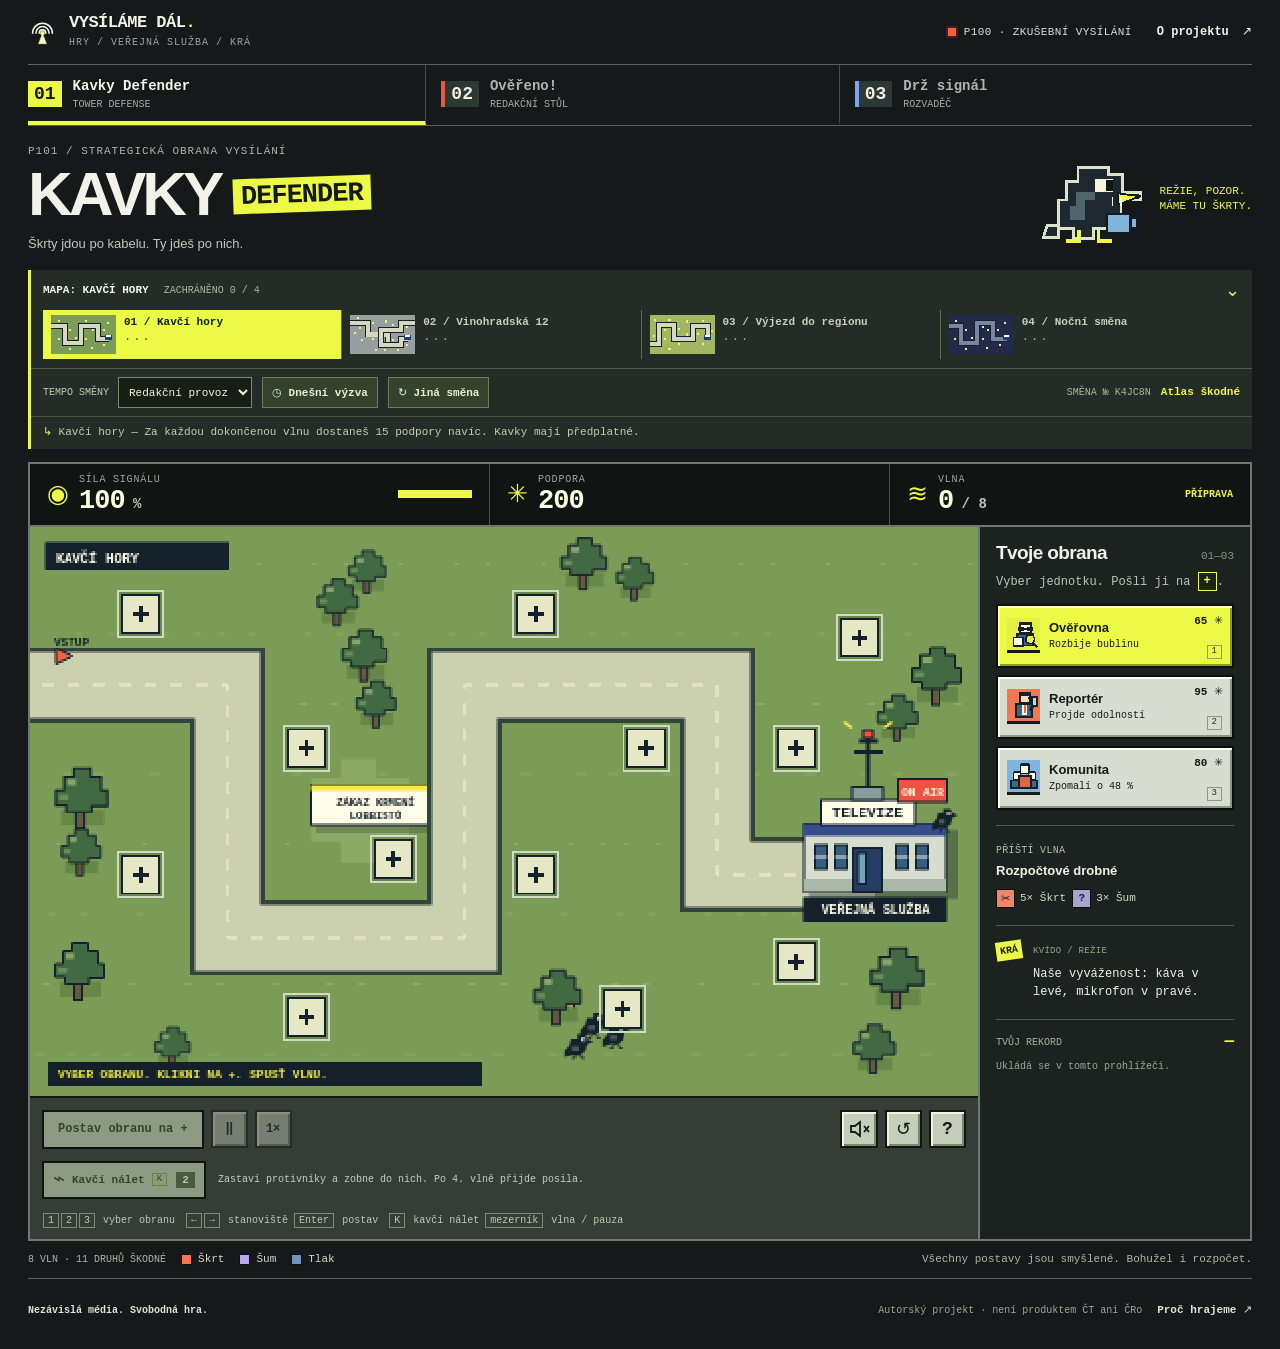
==== commit 96e02dfe: "Expand Drz signal with generated networks and 24 technical jobs" ====
--- a/hry.html
+++ b/hry.html
@@ -120,6 +120,31 @@
 @media(max-width:540px){.verify-setup summary{padding:9px 10px}.verify-setup summary>span:first-child{gap:7px}.verify-setup summary strong{font-size:10px}.verify-setup summary small{font-size:9px}.verify-desks{grid-template-columns:repeat(2,minmax(0,1fr));padding:0 8px 9px;gap:5px}.verify-desk{min-height:67px;padding:8px;gap:5px;grid-template-columns:23px 1fr}.verify-desk strong{font-size:11px}.verify-desk small{font-size:9px;padding-bottom:5px}.verify-desk .desk-medals{bottom:4px;font-size:9px}.verify-shift-controls{padding:8px;gap:7px}.verify-shift-controls label{font-size:10px}.verify-shift-controls .shift-button{font-size:10px;padding:7px;min-height:35px}.verify-shift-controls .shift-code{width:100%;margin:0;font-size:9px}.verify-shift-rule{font-size:10px;padding:8px}.is-verify .verify-view{padding:13px 12px 33px;gap:14px;min-height:550px}.verify-desk-strip{font-size:9px}.is-verify .news-card{padding:18px 16px;box-shadow:4px 4px #203c48}.is-verify .news-card h2{font-size:26px;line-height:1.17;margin-bottom:16px}.is-verify .news-card-top{font-size:9px;gap:5px}.is-verify .source-box{padding:10px;gap:6px}.is-verify .source-symbol{display:none}.is-verify .source-box p{font-size:12px;line-height:1.65}.is-verify .source-box small{font-size:9px}.verify-inspect{font-size:10px;min-height:44px}.verify-inspect kbd{display:none}.verify-detail{font-size:11px;padding:10px}.is-verify .choice{font-size:10px;gap:5px;min-height:47px;padding:10px 6px}.is-verify .verify-feedback{font-size:12px;padding:10px}.verify-verdict{font-size:12px;flex-wrap:wrap}.verify-editor{padding:0 3px;gap:8px}.verify-editor p{font-size:11px}.is-verify .board-overlay:not([hidden]){padding:25px 14px;min-height:520px}.is-verify .overlay-card{padding:22px 16px}.is-verify .overlay-card p{font-size:12px}.verify-welcome-spec{font-size:9px;gap:5px}.verify-welcome-spec span{padding:6px}.verify-stamps{gap:7px}.verify-stamp{font-size:8px;padding:8px 2px;min-height:54px}.verify-stamp b{font-size:12px;letter-spacing:1px}.is-verify .editor-rules{display:block}.is-verify .editor-rules li{gap:10px;padding:10px 0}.is-verify .editor-rules p{font-size:11px}.verify-badge-grid{grid-template-columns:1fr}.verify-review-item h3{font-size:17px}.is-verify .keyboard-hint span:nth-child(2){display:inline}.is-verify .control-bar .primary-button{font-size:10px;padding:9px 8px}}
 
 </style>
+  <style>
+/* DRŽ SIGNÁL / technická knížka a starý studiový rozvaděč. */
+.signal-setup{margin:0 0 13px;background:#242936;border-left:3px solid #b5a5e4}
+.signal-setup summary{list-style:none;display:flex;align-items:center;justify-content:space-between;gap:12px;padding:9px 12px;cursor:pointer}.signal-setup summary::-webkit-details-marker{display:none}.signal-setup summary>span:first-child{display:flex;gap:17px;align-items:baseline;flex-wrap:wrap}.signal-setup summary strong{font:700 11px var(--mono);text-transform:uppercase;color:#f2f2e9}.signal-setup summary small{font:10px var(--mono);color:#b9bdd0}
+.signal-areas{display:grid;grid-template-columns:repeat(4,minmax(0,1fr));gap:5px;padding:0 12px 10px}.signal-area{display:grid;grid-template-columns:31px 1fr;gap:3px 8px;align-items:center;min-height:65px;padding:9px;text-align:left;border:1px solid #737d99;background:#28354a;color:#dce7ef}.signal-area>i{grid-row:1/3;font:700 26px var(--mono);font-style:normal;color:var(--area-color)}.signal-area strong{font:700 12px/1.3 var(--mono)}.signal-area small{font:10px/1.4 var(--mono);color:#afbed1}.signal-area:hover:not(:disabled){background:#3d4b64}.signal-area.selected{background:#b5a5e4;color:#171a2b}.signal-area.selected>i,.signal-area.selected small{color:#31394d}.signal-area:disabled{opacity:.5;cursor:default}.signal-area.selected:disabled{opacity:1}
+.signal-jobs{display:grid;grid-template-columns:repeat(6,minmax(0,1fr));padding:0 12px 11px;gap:5px}.signal-job{display:grid;grid-template-columns:19px 1fr;gap:2px 5px;text-align:left;padding:7px;border:1px solid #66708a;background:#1a2434;color:#c9d6e7;min-height:57px}.signal-job>b{grid-row:1/3;font:700 12px var(--mono);color:#edfa45}.signal-job>span{font:10px/1.3 var(--mono)}.signal-job>small{font:10px var(--mono);letter-spacing:2px;color:#a5afd2}.signal-job.selected{border-color:#edfa45;background:#3d4450}.signal-job:disabled{cursor:default;opacity:.55}.signal-job.selected:disabled{opacity:1}.signal-job:hover:not(:disabled){background:#405065}
+.signal-shift-controls{display:flex;gap:9px;align-items:center;flex-wrap:wrap;border-top:1px solid #58667b;padding:8px 12px}.signal-shift-controls>label{display:flex;gap:7px;align-items:center;font:11px var(--mono);color:#d3dddf;min-height:32px}.signal-shift-controls input{width:16px;height:16px;margin:0;accent-color:#b5a5e4}.signal-job-rule{font:11px/1.5 var(--mono);color:#c8d2e2;margin:0;padding:8px 12px;border-top:1px solid #58667b}
+.is-signal .signal-view{min-height:540px;height:auto;justify-content:flex-start;padding:17px 22px 20px;gap:13px;background-color:#202f46;background-image:linear-gradient(90deg,#7a99b410 1px,#0000 1px),linear-gradient(#7a99b410 1px,#0000 1px);background-size:20px 20px}
+.is-signal .signal-map-label{position:static;width:100%;font:700 10px/1.4 var(--mono);color:#c3d4e6;gap:10px}.signal-job-title{font:900 25px/1.15 'Arial Black',Arial,sans-serif;color:#edf5e5;margin:2px 0 0;text-transform:uppercase;letter-spacing:-.7px;text-align:center}
+.is-signal .signal-puzzle{grid-template-columns:34px minmax(0,420px) 34px;gap:10px;max-width:508px;margin:0;flex:none}.signal-input-column,.signal-output-list{position:relative;height:100%;min-width:0}.is-signal .signal-end{position:absolute;height:auto;gap:4px;width:100%;top:0}.is-signal .signal-end>span{width:33px;height:33px;font:700 20px var(--mono)}.is-signal .signal-end small{font:8px var(--mono);color:#d5e3f0}.is-signal .signal-end:after{width:11px;top:15px}.is-signal .source-end:after{right:-11px}.is-signal .target-end:after{left:-11px}.is-signal .target-end.reached:after{background:#edfa45}
+.is-signal .pipe-grid{gap:4px;grid-template-columns:repeat(4,minmax(0,1fr));border:4px solid #0a1828;outline:1px solid #7898b1;background:#0a1828;box-shadow:5px 5px #0b1623}.is-signal .pipe-tile{min-width:0;touch-action:manipulation;border:1px solid #142a3d;box-shadow:inset 2px 2px #839aaf,inset -2px -2px #2d445a;background:#4f697e;overflow:visible;isolation:isolate}.is-signal .pipe-tile:hover:not(:disabled){outline:2px solid #fffbd5;outline-offset:0}.is-signal .pipe-tile:focus-visible{outline:3px solid #fff3b2;outline-offset:0;z-index:2}.is-signal .pipe-tile:disabled{opacity:1;cursor:default}.is-signal .pipe-tile.connected{background:#a7c45d;box-shadow:inset 2px 2px #dfefa5,inset -2px -2px #718b39}.is-signal .pipe-shadow{stroke-width:25;stroke:#172d40}.is-signal .pipe-line{stroke:#c7d4df;stroke-width:11}.is-signal .connected .pipe-shadow{stroke:#304b25}.is-signal .connected .pipe-line{stroke:#f0ff9e}.is-signal .connected .pipe-center{fill:#f0ff9e}
+.pipe-coordinate{position:absolute;top:3px;left:4px;z-index:1;font:700 8px/1 var(--mono);color:#132a3e;pointer-events:none}.pipe-fixed{position:absolute;top:2px;right:2px;z-index:1;background:#10263a;color:#d2e6f3;font:11px/1 var(--mono);padding:1px;pointer-events:none}.pipe-relay{position:absolute;left:3px;bottom:3px;z-index:1;background:#edfa45;color:#142d24;font:700 9px/1 var(--mono);padding:2px;pointer-events:none}.is-signal .pipe-tile.relay{outline:2px solid #edfa45;outline-offset:-3px}.is-signal .pipe-tile.locked{border-color:#b3cde0}.is-signal .pipe-tile.hinted{outline:3px dashed #ffb178;outline-offset:1px;z-index:3}
+.is-signal .pipe-tile.wall{background:repeating-linear-gradient(135deg,#433e41 0 7px,#373039 7px 14px);box-shadow:inset 2px 2px #766770,inset -2px -2px #201e27;border-color:#221c2b}.pipe-cabinet{position:absolute;inset:17%;border:2px solid #c1a08b;background:#493c3f;display:grid;place-content:center;color:#dfb898;font:700 25px var(--mono)}.pipe-cabinet:before{content:'';position:absolute;left:3px;top:3px;width:40%;height:2px;background:#b1927d}.wall .pipe-coordinate{color:#ddbfad}
+.signal-board-status{font:11px/1.5 var(--mono);color:#d2e4ef;display:flex;justify-content:center;gap:12px;flex-wrap:wrap;margin:0;min-height:20px}.signal-board-status .all-live{color:#edfa45}.signal-editor{display:flex;align-items:flex-start;gap:10px;max-width:510px;width:100%;padding-top:9px;border-top:1px solid #60758e;color:#d8e5ed}.signal-editor b{flex:none;background:#edfa45;color:#122217;font:700 10px var(--mono);padding:5px 4px;transform:rotate(-6deg)}.signal-editor p{font:12px/1.6 var(--mono);margin:0}.signal-inline-hint{font:12px/1.6 var(--mono);background:#f4c291;color:#28322d;padding:10px 13px;border:2px solid #142536;width:min(510px,100%)}
+.signal-action-bar{display:flex;gap:8px;align-items:center;flex-wrap:wrap;padding:0 12px 10px;background:#353d36}.signal-action-bar button{font-size:11px;min-height:37px}.signal-action-bar button:disabled{opacity:.5;cursor:default}.signal-action-bar #signal-hint{margin-left:auto}.signal-action-bar #signal-hint-count{background:#192818;color:#edfa45;padding:2px 5px;margin-left:5px;font-weight:700}
+.signal-target-status{display:grid;gap:6px;padding:13px 0;border-top:1px solid #526f77;border-bottom:1px solid #526f77}.signal-receiver{display:flex;align-items:center;gap:8px;font:11px/1.4 var(--mono);color:#c8d5e2}.signal-receiver>b{display:grid;place-content:center;width:25px;height:23px;background:#38526a;border:1px solid #7794ab;color:#dceaf3;font:700 10px var(--mono)}.signal-receiver.online>b{background:#edfa45;color:#162917;border-color:#edfa45}.signal-receiver>small{font:9px var(--mono);margin-left:auto;color:#9eabbf}.signal-receiver.online>small{color:#edfa45}
+.signal-score-line{display:flex;gap:12px;font:9px/1.4 var(--mono);color:#b7c6d8;padding:13px 0 6px}.signal-score-line>span{flex:1}.signal-score-line strong{display:block;font:700 22px/1.1 var(--mono);color:#edfa45;margin-top:4px}.signal-score-line>span:nth-child(2) strong{font-size:17px;color:#c0d2ed}.signal-benchmark-note{font:10px/1.5 var(--mono);color:#9fb2c6;margin:1px 0 15px}
+.signal-key{border-top:1px solid #526f77;padding-top:9px}.signal-key p{display:flex;align-items:center;gap:9px;margin:8px 0;color:#b7c8d4;font:10px/1.5 var(--mono)}.signal-key b{color:#e7ede1}.signal-key i{display:grid;place-content:center;flex:none;width:22px;height:22px;border:1px solid #829ba7;font:700 11px var(--mono);font-style:normal}.key-live{background:#b9d05d;box-shadow:inset 0 8px #496239,inset 0 -8px #496239}.key-relay{background:#edfa45;color:#102d1f}.key-lock{background:#27445c;color:#d5e7f2}.key-wall{background:#483b3f;color:#e1b792}.signal-logbook{font-size:11px!important;color:#b5a5e4!important;padding:15px 0 0}
+.is-signal .board-wrap:has(.board-overlay:not([hidden])) .signal-view{display:none}.is-signal .board-overlay:not([hidden]){position:relative;min-height:540px;padding:30px 24px;background:#2d3f56}.is-signal .overlay-card{width:min(500px,100%);max-width:500px}.signal-specs{display:flex;justify-content:center;gap:6px;flex-wrap:wrap;margin:16px 0;font:700 10px var(--mono)}.signal-specs span{padding:6px 9px;background:#d9dfe2;color:#263b4f}.signal-result-stars{font:700 30px var(--mono);letter-spacing:5px;color:#314b68;margin:13px 0}.signal-result-actions{display:flex;gap:7px;justify-content:center;flex-wrap:wrap;margin-top:12px}.signal-result-actions .text-button{margin:0!important;color:#29435b;padding:4px}.signal-result-summary{font:11px/1.6 var(--mono);color:#354e61;margin:12px 0}.signal-result-badges{display:flex;justify-content:center;gap:5px;flex-wrap:wrap;margin-bottom:13px}.signal-result-badges span{font:9px var(--mono);padding:5px;border:1px solid #829698;color:#2e4b59}
+.signal-badge-grid{display:grid;grid-template-columns:repeat(2,minmax(0,1fr));gap:10px;margin:20px 0}.signal-badge{border:1px dashed #647386;padding:13px}.signal-badge.earned{border:2px solid #b5a5e4;background:#283547}.signal-badge strong{font:700 12px/1.4 var(--mono);color:#dfebef}.signal-badge p{font-size:11px!important;margin:6px 0 0!important}.signal-log-stats{font:700 14px/1.7 var(--mono);color:#edfa45}.signal-solution{display:grid;gap:3px;background:#13283c;padding:6px;margin:20px auto;max-width:400px}.signal-solution>div{position:relative;aspect-ratio:1;background:#4b6177}.signal-solution>div.required{background:#a5c35c}.signal-solution>div svg{width:100%;height:100%;display:block}.signal-solution .required .pipe-shadow{stroke:#294829}.signal-solution .required .pipe-line{stroke:#effca7}.signal-solution .wall{background:#59484b}.signal-log-table{width:100%;border-collapse:collapse;font:11px/1.5 var(--mono);color:#d1dfeb}.signal-log-table th,.signal-log-table td{padding:8px 6px;border-bottom:1px solid #647386;text-align:left}.signal-log-table th{color:#edfa45}
+@media(max-width:1100px){.signal-area{padding:8px 7px;grid-template-columns:25px 1fr;gap:3px 5px}.signal-area strong{font-size:11px}.signal-area>i{font-size:23px}.signal-job{padding:6px;grid-template-columns:15px 1fr;gap:3px}.signal-job>span{font-size:9px}.is-signal .signal-puzzle{grid-template-columns:29px minmax(0,380px) 29px;gap:8px;max-width:454px}.is-signal .signal-end>span{width:28px;height:28px;font-size:18px}.is-signal .signal-end:after{top:13px;width:9px}.is-signal .source-end:after{right:-9px}.is-signal .target-end:after{left:-9px}.signal-job-title{font-size:23px}.signal-action-bar{gap:6px}.signal-action-bar button{font-size:10px;padding:7px}}
+@media(max-width:850px){.signal-key{display:grid;grid-template-columns:repeat(2,minmax(0,1fr));gap:0 12px}.signal-target-status{grid-template-columns:repeat(2,minmax(0,1fr))}.signal-score-line{max-width:400px}.is-signal .signal-view{min-height:560px}}
+@media(max-width:540px){.signal-setup summary{padding:9px 10px}.signal-setup summary>span:first-child{gap:7px}.signal-setup summary strong{font-size:10px}.signal-setup summary small{font-size:9px}.signal-areas{grid-template-columns:repeat(2,minmax(0,1fr));padding:0 8px 9px}.signal-area{padding:8px;min-height:63px}.signal-area small{font-size:9px}.signal-jobs{grid-template-columns:repeat(3,minmax(0,1fr));padding:0 8px 10px}.signal-job{min-height:60px;padding:7px;gap:3px 5px}.signal-job>span{font-size:10px}.signal-shift-controls{padding:8px;gap:7px}.signal-shift-controls label{font-size:10px}.signal-shift-controls button{font-size:10px;min-height:35px;padding:7px}.signal-shift-controls .shift-code{margin:0;width:100%;font-size:9px}.signal-job-rule{font-size:10px;padding:8px}.is-signal .signal-view{min-height:470px;padding:14px 10px 17px;gap:14px}.is-signal .signal-map-label{font-size:9px}.signal-job-title{font-size:22px;letter-spacing:-.7px}.is-signal .signal-puzzle{grid-template-columns:22px minmax(0,1fr) 22px;gap:5px;max-width:100%}.is-signal .pipe-grid{gap:3px;border-width:2px;box-shadow:3px 3px #0b1623}.is-signal .signal-end>span{width:22px;height:25px;font-size:16px}.is-signal .signal-end small{font-size:7px}.is-signal .signal-end:after{top:12px;width:6px}.is-signal .source-end:after{right:-6px}.is-signal .target-end:after{left:-6px}.pipe-coordinate{top:2px;left:3px;font-size:7px}.pipe-fixed{font-size:9px;top:1px;right:1px}.pipe-relay{font-size:8px;padding:1px;left:2px;bottom:2px}.pipe-cabinet{border-width:1px;font-size:19px}.signal-board-status{font-size:10px;gap:9px}.signal-editor{gap:8px;padding-top:10px}.signal-editor p{font-size:11px}.signal-inline-hint{font-size:11px;padding:10px}.signal-action-bar{padding:0 8px 10px;gap:5px}.signal-action-bar button{font-size:10px;min-height:41px;padding:7px}.signal-action-bar button kbd{display:none}.signal-action-bar #signal-hint{margin-left:0;flex:1}.signal-action-bar #signal-hint-count{margin-left:3px}.signal-key{gap:0 9px}.signal-key p{font-size:10px;align-items:flex-start}.signal-target-status{grid-template-columns:1fr}.signal-receiver{font-size:11px}.is-signal .board-overlay:not([hidden]){padding:25px 14px;min-height:480px}.is-signal .overlay-card{padding:22px 16px}.is-signal .overlay-card p{font-size:12px}.is-signal .overlay-card h2{font-size:26px}.signal-result-actions .text-button{font-size:11px!important}.signal-badge-grid{grid-template-columns:1fr}.signal-log-table{font-size:10px}.signal-specs{font-size:9px}.is-signal .keyboard-hint span:nth-child(2){display:inline}}
+
+</style>
 </head>
 <body>
   <a class="skip-link" href="#game-title">Přejít ke hře</a>
@@ -160,6 +185,12 @@
         </details>
         <div class="verify-shift-controls"><label><input type="checkbox" id="verify-practice"> Bez časovače</label><button class="shift-button" id="verify-daily">◷ Dnešní vydání</button><button class="shift-button" id="verify-new">↻ Jiná směna</button><span class="shift-code" id="verify-code"></span></div>
         <p class="verify-shift-rule" id="verify-shift-rule"></p>
+      </section>
+
+      <section class="signal-setup" id="signal-setup" aria-label="Výběr technické zakázky" hidden>
+        <details id="signal-area-picker" open><summary><span><strong id="signal-picker-title">OBLAST PŘENOSU</strong><small id="signal-progress">ZAPOJENO 0 / 24</small></span><span class="picker-arrow" aria-hidden="true">⌄</span></summary><div id="signal-areas" class="signal-areas" role="group" aria-label="Vyber oblast přenosu"></div><div class="signal-jobs" id="signal-jobs" role="group" aria-label="Vyber zakázku"></div></details>
+        <div class="signal-shift-controls"><label><input type="checkbox" id="signal-practice"> Bez časovače</label><button id="signal-random" class="shift-button">↻ Jiný rozvod · 3 okruhy</button><button id="signal-daily" class="shift-button">◷ Dnešní přenos</button><span id="signal-code" class="shift-code"></span></div>
+        <p class="signal-job-rule" id="signal-job-rule"></p>
       </section>
 
       <div class="game-metrics" aria-label="Stav hry">
@@ -188,14 +219,18 @@
               <span class="fiction-note">Smyšlené situace. Skutečné redakční návyky.</span>
             </section>
             <section id="signal-view" class="signal-view" aria-label="Propojování signálu" hidden>
-              <div class="signal-map-label"><span>STUDIO → POSLUCHAČI</span><span id="circuit-number">OKRUH 01</span></div>
-              <div class="signal-puzzle"><div class="signal-end source-end" id="signal-source"><span aria-hidden="true">◉</span><small>STUDIO</small></div><div class="pipe-grid" id="pipe-grid" role="group" aria-label="Otáčej dílky a vytvoř souvislou cestu signálu"></div><div class="signal-end target-end" id="signal-target"><span aria-hidden="true">⌂</span><small>VEŘEJNOST</small></div></div>
-              <p class="signal-tip">Každým otočením o kousek blíž.</p>
+              <div class="signal-map-label"><span id="signal-board-area">OBECNÍ ROZHLAS</span><span id="circuit-number">OKRUH 01</span></div>
+              <h2 class="signal-job-title" id="signal-job-title">Slepice ve vysílání</h2>
+              <div class="signal-puzzle"><div class="signal-input-column"><div class="signal-end source-end" id="signal-source" role="img"><span aria-hidden="true">◉</span><small>STUDIO</small></div></div><div class="pipe-grid" id="pipe-grid" role="group" aria-label="Otáčej dílky a vytvoř souvislou cestu signálu"></div><div class="signal-output-list" id="signal-targets" aria-label="Přijímače"></div></div>
+              <div class="signal-board-status" id="signal-board-status" aria-live="polite"></div>
+              <div class="signal-inline-hint" id="signal-inline-hint" role="status" hidden></div>
+              <div class="signal-editor"><b aria-hidden="true">KRÁ</b><p id="signal-quip"></p></div>
             </section>
             <div class="board-overlay" id="board-overlay"></div>
           </div>
           <div class="control-bar"><div class="main-controls"><button id="wave-button" class="primary-button"><span aria-hidden="true">▶</span> Spustit vlnu</button><button id="pause-button" class="icon-button" aria-label="Pozastavit hru" title="Pauza (mezerník)">Ⅱ</button><button id="speed-button" class="speed-button" aria-label="Rychlost hry: normální">1×</button></div><div class="secondary-controls"><button id="sound-button" class="icon-button" aria-label="Zapnout zvuk" aria-pressed="false" title="Zapnout zvuk"><svg viewBox="0 0 24 24" aria-hidden="true"><path d="M4 9h4l5-4v14l-5-4H4Z" fill="none" stroke="currentColor" stroke-width="1.8"/><path d="m17 9 5 6m0-6-5 6" stroke="currentColor" stroke-width="1.8"/></svg></button><button id="reset-button" class="icon-button" aria-label="Nová hra" title="Nová hra">↺</button><button id="help-button" class="icon-button" aria-label="Jak hrát" title="Jak hrát">?</button></div></div>
           <div class="defender-action-bar" id="defender-action-bar"><button class="flock-button" id="flock-button"><span aria-hidden="true">⌁</span> Kavčí nálet <kbd>K</kbd><b id="flock-count">2</b></button><span id="flock-hint">Zastaví protivníky na 2 sekundy. Zobáky bez portfeje.</span></div>
+          <div class="signal-action-bar" id="signal-action-bar" hidden><button class="shift-button" id="signal-direction">↻ Otáčet doprava</button><button class="shift-button" id="signal-undo">↶ Zpět <kbd>Z</kbd></button><button class="shift-button" id="signal-hint">⌕ Zavolat Kvída <kbd>H</kbd><span id="signal-hint-count">2</span></button></div>
           <p class="keyboard-hint" id="keyboard-hint"><span><kbd>1</kbd><kbd>2</kbd><kbd>3</kbd> vyber obranu</span><span><kbd>←</kbd><kbd>→</kbd> stanoviště <kbd>Enter</kbd> postav</span><span><kbd>mezerník</kbd> další vlna / pauza</span></p>
         </div>
 
@@ -217,7 +252,15 @@
             <ol class="editor-rules"><li><span>01</span><div><strong>Čti i podklady.</strong><p>Stejný titulek může mít různé důkazy.</p></div></li><li><span>02</span><div><strong>Drž rozsah.</strong><p>„V anketě“ není „v celé republice“.</p></div></li><li><span>03</span><div><strong>Pak se nadechni.</strong><p>Při vysvětlení čas stojí. Káva může téct.</p></div></li></ol>
             <button id="verify-notebook" class="text-button verify-notebook">Spisovna a odznaky ↗</button>
           </div>
-          <div id="signal-tools" class="tool-panel" hidden><div class="sidebar-heading"><h2>Ve spojení</h2><span>FM 03</span></div><p class="sidebar-intro">Otoč dílky a doveď nepřerušený signál ze studia k veřejnosti.</p><div class="signal-legend"><span class="wire-sample connected"></span><div><strong>Živý signál</strong><p>Navazuje na studio.</p></div><span class="wire-sample"></span><div><strong>Čeká na spojení</strong><p>Otoč kliknutím nebo Enterem.</p></div></div><div class="field-note"><span class="note-label">TŘI OKRUHY</span><p>Na každý máš 90 sekund. Začni u studia vlevo a postupuj po zelené lince.</p><button id="signal-restart-round" class="text-button">Znovu tento okruh ↺</button></div></div>
+          <div id="signal-tools" class="tool-panel" hidden>
+            <div class="sidebar-heading"><h2>Technický protokol</h2><span>P300</span></div><p class="sidebar-intro" id="signal-brief"></p>
+            <div class="signal-target-status" id="signal-target-status"></div>
+            <div class="signal-score-line"><span>BODY<strong id="signal-score">0</strong></span><span>VZOROVÉ ZAPOJENÍ<strong id="signal-baseline">0 tahů</strong></span></div>
+            <p class="signal-benchmark-note">Počet tahů pro jednu známou cestu. Lepší řešení může existovat.</p>
+            <div class="signal-key"><p><i class="key-live"></i><span><b>Živý signál</b> vede ze studia.</span></p><p><i class="key-relay">R</i><span><b>Přepojovač</b> musí být také připojený.</span></p><p><i class="key-lock">▣</i><span><b>Pevný spoj</b> je správně natočený.</span></p><p><i class="key-wall">×</i><span><b>Skříň</b> se obejde. Nepřemístí.</span></p></div>
+            <div class="field-note"><span class="note-label">SERVISNÍ ZÁSAH</span><p id="signal-assist-rule"></p><button id="signal-restart-round" class="text-button">Znovu tento okruh ↺</button></div>
+            <button id="signal-logbook" class="text-button signal-logbook">Provozní knížka a odznaky ↗</button>
+          </div>
           <div class="best-score"><span id="best-score-label">TVŮJ REKORD</span><strong id="best-score">—</strong><small>Ukládá se v tomto prohlížeči.</small></div>
         </aside>
       </div>
@@ -664,32 +707,175 @@
 
 </script>
 <script>
-(function (root) {
+(function(root){
   'use strict';
-  const defense=typeof module!=='undefined'&&module.exports?require('./defender.js'):root.DefenderGame;
-  const verification=typeof module!=='undefined'&&module.exports?require('./verify.js'):root.VerifyGame;
-  function random(seed){let a=seed>>>0;return ()=>{a+=0x6D2B79F5;let t=a;t=Math.imul(t^t>>>15,t|1);t^=t+Math.imul(t^t>>>7,t|61);return ((t^t>>>14)>>>0)/4294967296;};}
   const N=1,E=2,S=4,W=8;
-  const DIRECTIONS=[{bit:N,dx:0,dy:-1,op:S},{bit:E,dx:1,dy:0,op:W},{bit:S,dx:0,dy:1,op:N},{bit:W,dx:-1,dy:0,op:E}];
-  const PUZZLE_PATHS=[
-    [[0,2],[1,2],[1,1],[2,1],[3,1],[3,2],[2,2],[2,3],[3,3],[4,3]],
-    [[0,1],[1,1],[1,0],[2,0],[2,1],[2,2],[1,2],[1,3],[2,3],[3,3],[3,2],[4,2]],
-    [[0,3],[1,3],[1,4],[2,4],[3,4],[3,3],[2,3],[2,2],[1,2],[1,1],[2,1],[3,1],[3,0],[4,0],[4,1],[4,2]]
-  ];
+  const DIRS=[{bit:N,dx:0,dy:-1,op:S},{bit:E,dx:1,dy:0,op:W},{bit:S,dx:0,dy:1,op:N},{bit:W,dx:-1,dy:0,op:E}];
+  const SIGNAL_AREAS={
+    obec:{id:'obec',name:'Obecní rozhlas',glyph:'⌂',size:4,seconds:120,color:'#a3c477',label:'NEJDŘÍV NAJDI KABEL',description:'Čtyři krát čtyři. Jeden přijímač, potom první přepojovače a pevné spoje. Hlášení o ztracené slepici má přednost.',targets:[1,1,1,1,1,1],relays:[0,0,0,0,1,1],walls:[0,0,0,0,0,0],locks:[0,0,0,1,1,2]},
+    mesto:{id:'mesto',name:'Městský uzel',glyph:'▥',size:5,seconds:150,color:'#84b8ed',label:'JEDEN SIGNÁL, VÍC UŠÍ',description:'Pět krát pět. Rozvětvi síť k více přijímačům. Knihovna, škola i radnice chtějí slyšet něco jiného. Dostanou stejný signál.',targets:[2,2,2,2,3,3],relays:[0,1,1,1,1,1],walls:[0,0,1,2,2,2],locks:[0,0,1,1,2,2]},
+    teren:{id:'teren',name:'Přenos z terénu',glyph:'⌁',size:6,seconds:200,color:'#f0b17e',label:'SKŘÍŇ SE NEUHNE',description:'Šest krát šest. Obejdi skříně a zapoj povinné přepojovače R. Technický vůz parkuje přesně tam, kde nemá.',targets:[1,2,2,2,2,3],relays:[1,1,2,2,2,2],walls:[3,4,4,5,5,6],locks:[0,1,1,2,2,3]},
+    noc:{id:'noc',name:'Noční rozvaděč',glyph:'☾',size:6,seconds:210,color:'#b5a5e4',label:'NIKDO NA NIC NESAHAL',description:'Šest krát šest, více přijímačů, relé a pevných spojů. Předchozí směna nic neměnila. Jen všechno přepojila.',targets:[2,2,3,3,3,3],relays:[1,2,2,2,3,3],walls:[2,3,4,4,5,6],locks:[2,3,3,4,4,5]}
+  };
+  const JOB_TEXT={
+    obec:[
+      ['Slepice ve vysílání','Obec čeká na ranní hlášení. Najdi cestu od studia k přijímači. Ostatní kabely mohou odpočívat.','Slepice se našla. Teď hledáme člověka, který si vyžádal živý vstup.'],
+      ['Pozor, zkouška mikrofonu','Mikrofon funguje. Kabely mají tvůrčí pauzu. Zelená ukazuje, kam už signál došel.','Jedna, dvě, tři. Čtvrtá už by chtěla honorář.'],
+      ['Tajemství dolního šuplíku','Zásuvka je správná. Všechno mezi ní a studiem už méně. Nepotřebuješ zapojit každý dílek.','V šuplíku jsou tři redukce a návod na jiný šuplík.'],
+      ['Spoj pod plombou','Dílek s malým zámkem je pevný. Už je správně natočený, obsluž okolní kabely.','Plombu neporušovat. Podepsal ji někdo, kdo už tu nepracuje.'],
+      ['Přepojovač u vrátnice','Kromě přijímače musí dostat signál také dílek R1. Nestačí ho jen minout.','Vrátnice se ptá, jestli máme na průchod signálu papír.'],
+      ['Poutní speciál','Přijímač i přepojovač R1 čekají na spojení. Pevné dílky ti napoví, kudy se dá jít.','Reprobedna chce hrát dechovku. Zatím hraje jen prodlužovačku.']
+    ],
+    mesto:[
+      ['Škola a knihovna','Připoj oba přijímače vpravo. Když svítí jen jeden, veřejná služba má ještě nedodělek.','Knihovna žádá ticho. Škola žádá zesílit. Vyváženost v praxi.'],
+      ['Odbočka na radnici','Dva přijímače a přepojovač R1. Třícestné dílky umějí signál rozdělit.','Odbočka schválena. Podmínkou je, že se nebude nazývat odbočka.'],
+      ['Skříň pro vedení','Skříň s křížem nepřestěhuješ. Obejdi ji a udrž v síti oba přijímače i relé.','Skříň nemá kompetenci uhýbat. Má jen klíček.'],
+      ['Dva odbory, jeden kabel','Pevné spoje se neotáčejí. Zbytek je na tobě. Všechny cíle musejí svítit současně.','Kabel zatím nemá připomínky. Oba odbory ano.'],
+      ['Třetí do éteru','Tři přijímače, jeden přepojovač. Stav každého uvidíš na technickém panelu.','Tři lidé slyší totéž. Čtyři stížnosti už jsou na cestě.'],
+      ['Velká městská smyčka','Rozděl signál ke všem třem přijímačům. Zbytečné odbočky nevadí, chybějící posluchač ano.','Zkratka přes podatelnu trvá šest až osm týdnů.']
+    ],
+    teren:[
+      ['Vůz za kulturákem','Najdi průchod mezi skříněmi. Přijímač i R1 musejí mít živý signál.','Přenosový vůz stojí na kabelu. Řidič říká, že jen na minutku.'],
+      ['Výjezd bez redukce','Dva přijímače, jedna povinná zastávka R1. Zámky zůstávají na svém místě.','Redukce je v jiném voze. Ten vůz je v jiném kraji.'],
+      ['Dvě mezistanice','Zapoj oba přepojovače R1 a R2 i oba přijímače. Žlutý rám označuje povinné relé.','Mezistanice nemá občerstvení. Jen napětí v kolektivu.'],
+      ['Skříň, druhá skříň','Pět překážek. Dvě relé. Jeden technik, který si měl vzít delší kabel.','Ta skříň tu stojí od rekonstrukce. Rekonstrukce ještě nezačala.'],
+      ['Kabel přes kopec','Sleduj, co je opravdu připojené ke studiu. Zelený ostrůvek bez zdroje v téhle hře nevznikne.','Na kopci je výhled. Signál se zatím dívá jinam.'],
+      ['Živě odkudkoliv','Tři přijímače a dvě relé mezi skříněmi. Zkus si síť nejdřív přečíst, pak otáčet.','„Jsme na místě.“ To je zatím jediná ověřená technická informace.']
+    ],
+    noc:[
+      ['Po kolegovi','Kolega nechal některé spoje napevno. Nepanikař: tyto dílky už mají správnou orientaci.','Předávací protokol: „Včera to šlo.“ Podpis nečitelný.'],
+      ['Kávovar na jiné větvi','Dva přijímače, dvě relé a pár plomb. Kávovar do schématu raději nekreslíme.','Kávovar vysílá výrazně stabilněji než zbytek budovy.'],
+      ['Nikdo nic neměnil','Tři přijímače. Udrž všechny pod proudem a připoj obě relé současně.','Nikdo nic neměnil. Jen se tu objevilo šest nových kabelů.'],
+      ['Zámek bez klíče','Čtyři pevné spoje ti zůstávají jako opěrné body. Zkratka přes skříň nevede.','Klíč je v obálce. Obálka ve skříni. Skříň je zamčená.'],
+      ['Tři relé do rána','Každé z relé R1–R3 je povinné. Přijímače samotné tentokrát nestačí.','Relé má předat signál dál. Na poradě by to bylo podezřelé chování.'],
+      ['Poslední kabel v budově','Tři přijímače, tři relé, šest skříní. Zelená bude nakonec slušet všem.','Technický dluh splatný dnes. Úrok: další prodlužovačka.']
+    ]
+  };
+  const SIGNAL_JOBS=Object.values(SIGNAL_AREAS).flatMap(a=>JOB_TEXT[a.id].map(([name,brief,quip],level)=>({id:a.id+'-'+(level+1),areaId:a.id,level,name,brief,quip})));
+  const SIGNAL_BADGES={
+    first:{name:'Jsme v éteru',glyph:'◉',text:'Dokonči první okruh.'},
+    clean:{name:'Zlatý konektor',glyph:'✦',text:'Získej tři hvězdy na jednom okruhu.'},
+    branches:{name:'Rozděl a vysílej',glyph:'⋔',text:'Připoj tři přijímače současně.'},
+    relays:{name:'Přepojeno',glyph:'R',text:'Dokonči okruh s alespoň dvěma relé.'},
+    field:{name:'Terénní pracovník',glyph:'⌁',text:'Dokonči okruh se šesti překážkami.'},
+    night:{name:'Poslední zhasíná',glyph:'☾',text:'Dokonči poslední noční zakázku.'},
+    daily:{name:'Dnešní přenos',glyph:'◷',text:'Dokonči všechny tři okruhy denního přenosu.'}
+  };
+  const TURN_QUIPS=['Signál je rychlejší než zápis z porady. Zatím se ale nehnul.','Tohle není změť. To je nezdokumentovaná infrastruktura.','Každý kabel někam vede. Některý bohužel jen za skříň.','Začíná to vypadat jako řešení. Nebo jako logo technického oddělení.','Kvído tvrdí, že to viděl už na školení. Školení nebylo.','Když nevíš, sleduj zelenou. To radil i účetní, ale z jiných důvodů.'];
+  function random(seed){let a=seed>>>0;return()=>{a+=0x6D2B79F5;let t=a;t=Math.imul(t^t>>>15,t|1);t^=t+Math.imul(t^t>>>7,t|61);return((t^t>>>14)>>>0)/4294967296;};}
+  function hash(text){let h=2166136261;for(const c of text){h^=c.charCodeAt(0);h=Math.imul(h,16777619);}return h>>>0;}
+  function shuffle(items,r){const a=[...items];for(let i=a.length-1;i>0;i--){const j=Math.floor(r()*(i+1));[a[i],a[j]]=[a[j],a[i]];}return a;}
   const rotate=mask=>((mask<<1)&15)|((mask&8)?1:0);
-  function direction(a,b){return b[0]>a[0]?E:b[0]<a[0]?W:b[1]>a[1]?S:N;}
-  class Signal {
-    constructor(seed=Date.now()){this.seed=seed;this.reset();}
-    reset(){this.round=0;this.moves=0;this.score=0;this.phase='ready';this.paused=false;this.events=[];this.generate();}
-    generate(){const r=random(this.seed+this.round*173),path=PUZZLE_PATHS[this.round];this.sourceRow=path[0][1];this.targetRow=path.at(-1)[1];this.solution=Array.from({length:25},()=>r()<.5?N|S:N|E);for(let i=0;i<path.length;i++){const p=path[i],previous=i?direction(p,path[i-1]):W,next=i<path.length-1?direction(p,path[i+1]):E;this.solution[p[1]*5+p[0]]=previous|next;}this.tiles=this.solution.map(m=>{for(let j=0,n=Math.floor(r()*4);j<n;j++)m=rotate(m);return m;});this.remaining=90;this.refresh();if(this.solved){const p=path[1],i=p[1]*5+p[0];this.tiles[i]=rotate(this.tiles[i]);this.refresh();}}
-    start(){if(this.phase==='ready'){this.phase='playing';return true;}return false;}
-    refresh(){this.connected=new Set();const first=this.sourceRow*5;if(!(this.tiles[first]&W)){this.solved=false;return;}const queue=[first];this.connected.add(first);while(queue.length){const i=queue.shift(),x=i%5,y=Math.floor(i/5),m=this.tiles[i];for(const d of DIRECTIONS){if(!(m&d.bit))continue;const nx=x+d.dx,ny=y+d.dy;if(nx<0||nx>=5||ny<0||ny>=5)continue;const next=ny*5+nx;if((this.tiles[next]&d.op)&&!this.connected.has(next)){this.connected.add(next);queue.push(next);}}}const last=this.targetRow*5+4;this.solved=this.connected.has(last)&&!!(this.tiles[last]&E);}
-    turn(i){if(this.phase!=='playing'||this.paused||!Number.isInteger(i)||i<0||i>=25)return false;this.tiles[i]=rotate(this.tiles[i]);this.moves++;this.refresh();this.events.push({type:'turn'});if(this.solved){this.score+=Math.round(300+this.remaining*5);this.phase=this.round===2?'won':'round-won';this.events.push({type:this.phase==='won'?'won':'connected'});}return true;}
-    next(){if(this.phase!=='round-won')return false;this.round++;this.generate();this.phase='playing';return true;}
-    update(dt){if(this.phase!=='playing'||this.paused)return;this.remaining=Math.max(0,this.remaining-dt);if(this.remaining===0){this.phase='lost';this.events.push({type:'lost'});}}
-  }
-  const api={...defense,...verification,Signal,rotate,PUZZLE_PATHS};
-  if(typeof module!=='undefined'&&module.exports)module.exports=api;else root.MediaGames=api;
+  function rotationTo(from,to){let mask=from;for(let n=0;n<4;n++){if(mask===to)return n===3?-1:n;mask=rotate(mask);}return null;}
+  function neighbors(index,size){const x=index%size,y=Math.floor(index/size);return DIRS.filter(d=>x+d.dx>=0&&x+d.dx<size&&y+d.dy>=0&&y+d.dy<size).map(d=>({index:(y+d.dy)*size+x+d.dx,...d}));}
+  function freeConnected(size,blocked,excluded){const cells=Array.from({length:size*size},(_,i)=>i).filter(i=>!blocked.has(i)&&i!==excluded),seen=new Set([cells[0]]),queue=[cells[0]];for(let p=0;p<queue.length;p++)for(const n of neighbors(queue[p],size))if(n.index!==excluded&&!blocked.has(n.index)&&!seen.has(n.index)){seen.add(n.index);queue.push(n.index);}return seen.size===cells.length;}
+  function makePuzzle(seed,areaId,level){
+    const a=SIGNAL_AREAS[areaId],r=random(seed),size=a.size,sourceRow=Math.floor(r()*size),source=sourceRow*size,walls=new Set();
+    // Keep the free board connected even without the source. It can then have
+    // one outgoing wire, so any scrambled solved board can safely be disconnected.
+    const interior=shuffle(Array.from({length:size*size},(_,i)=>i).filter(i=>i%size>0&&i%size<size-1&&Math.floor(i/size)>0&&Math.floor(i/size)<size-1),r);
+    for(const i of interior){if(walls.size>=a.walls[level])break;walls.add(i);if(!freeConnected(size,walls,source))walls.delete(i);}
+    const attach=shuffle(neighbors(source,size).filter(n=>!walls.has(n.index)),r)[0].index;
+    const tree=Array.from({length:size*size},()=>[]),visited=new Set([attach]);let frontier=neighbors(attach,size).filter(n=>n.index!==source&&!walls.has(n.index)).map(n=>[attach,n.index]);
+    while(frontier.length){const at=Math.floor(r()*frontier.length),[from,to]=frontier[at];frontier[at]=frontier.at(-1);frontier.pop();if(visited.has(to))continue;visited.add(to);tree[from].push(to);tree[to].push(from);for(const n of neighbors(to,size))if(n.index!==source&&!walls.has(n.index)&&!visited.has(n.index))frontier.push([to,n.index]);}
+    tree[source].push(attach);tree[attach].push(source);
+    const parent=Array(size*size).fill(-1),depth=Array(size*size).fill(0),queue=[source];parent[source]=source;
+    for(let p=0;p<queue.length;p++)for(const next of tree[queue[p]])if(parent[next]===-1){parent[next]=queue[p];depth[next]=depth[queue[p]]+1;queue.push(next);}
+    const rows=shuffle(Array.from({length:size},(_,i)=>i),r).slice(0,a.targets[level]).sort((x,y)=>x-y),names=shuffle(['Obec','Škola','Knihovna','Studio B','Klub','Náměstí'],r);
+    const targets=rows.map((row,i)=>({row,index:row*size+size-1,name:names[i],online:false})),required=new Set([source]),edges=new Set();
+    function addPath(index){while(index!==source){const previous=parent[index];required.add(index);required.add(previous);edges.add(Math.min(index,previous)+':'+Math.max(index,previous));index=previous;}}
+    targets.forEach(t=>addPath(t.index));
+    const relays=[];for(let i=0;i<a.relays[level];i++){
+      const candidates=shuffle(queue.filter(n=>n%size>0&&n%size<size-1&&!relays.includes(n)),r).sort((x,y)=>Number(required.has(x))-Number(required.has(y)));
+      const index=candidates[0];relays.push(index);addPath(index);
+    }
+    const shapes=[N|E,N|S,N|E,N|E|S,N],solution=Array.from({length:size*size},(_,i)=>walls.has(i)?0:required.has(i)?0:shapes[Math.floor(r()*shapes.length)]);
+    for(const edge of edges){const [from,to]=edge.split(':').map(Number),d=neighbors(from,size).find(n=>n.index===to);solution[from]|=d.bit;solution[to]|=d.op;}
+    solution[source]|=W;targets.forEach(t=>solution[t.index]|=E);
+    const locked=new Set(shuffle([...required].filter(i=>i!==source&&!relays.includes(i)&&!targets.some(t=>t.index===i)&&rotate(solution[i])!==solution[i]),r).slice(0,a.locks[level]));
+    const initial=solution.map((mask,i)=>{if(locked.has(i)||walls.has(i))return mask;for(let n=Math.floor(r()*4);n>0;n--)mask=rotate(mask);return mask;});
+    // Start with a real task, never an already solved puzzle.
+    while(initial[source]&W)initial[source]=rotate(initial[source]);
+    const mutable=[...required].filter(i=>!locked.has(i));
+    let baseline=mutable.reduce((sum,i)=>sum+Math.abs(rotationTo(initial[i],solution[i])),0);
+    const desired=5+level+(size-4)*2;
+    for(const i of shuffle(mutable,r)){
+      if(baseline>=desired)break;let best=initial[i],cost=Math.abs(rotationTo(initial[i],solution[i])),mask=solution[i];
+      for(let n=0;n<4;n++,mask=rotate(mask)){if(i===source&&(mask&W))continue;const next=Math.abs(rotationTo(mask,solution[i]));if(next>cost){cost=next;best=mask;}}
+      baseline+=cost-Math.abs(rotationTo(initial[i],solution[i]));initial[i]=best;
+    }
+    return {size,sourceRow,source,targets,relays,walls,locked,solution,initial,required:[...required].sort((x,y)=>depth[x]-depth[y]),baseline};
+  }
+  function signalDailyChallenge(date=new Date()){
+    const p=Object.fromEntries(new Intl.DateTimeFormat('en-GB',{timeZone:'Europe/Prague',year:'numeric',month:'2-digit',day:'2-digit'}).formatToParts(date).map(x=>[x.type,x.value]));
+    const daily=p.year+'-'+p.month+'-'+p.day;return {mode:'daily',daily,seed:hash('signal-v3:'+daily),practice:false};
+  }
+  class Signal{
+    constructor(options={}){
+      if(typeof options==='number')options={seed:options,mode:'random'};
+      const areaId=SIGNAL_AREAS[options.areaId]?options.areaId:'obec',level=Math.max(0,Math.min(5,Math.floor(Number(options.level)||0))),mode=['campaign','random','daily'].includes(options.mode)?options.mode:'campaign';
+      this.options={areaId,level,mode,seed:(options.seed??(mode==='campaign'?hash('signal-campaign-v3:'+areaId+':'+level):Date.now()))>>>0,practice:mode!=='daily'&&!!options.practice,daily:mode==='daily'?options.daily||'':''};this.reset();
+    }
+    reset(){
+      Object.assign(this,this.options);this.code=this.seed.toString(36).toUpperCase().padStart(7,'0');this.round=0;this.score=0;this.totalMoves=0;this.totalHints=0;this.phase='ready';this.paused=false;this.events=[];this.history=[];this.recorded=false;
+      const r=random(this.seed),areas=shuffle(Object.keys(SIGNAL_AREAS),r);
+      this.jobs=Array.from({length:this.mode==='campaign'?1:3},(_,i)=>{const areaId=this.mode==='daily'?areas[i]:this.areaId,level=this.mode==='daily'?i+2:Math.min(5,this.level+i),job=SIGNAL_JOBS.find(j=>j.areaId===areaId&&j.level===level);return {...job,seed:this.mode==='campaign'?this.seed:hash(this.seed+':'+i+':'+areaId)};});
+      this.loadRound();
+    }
+    get job(){return this.jobs[this.round];}
+    get roundCount(){return this.jobs.length;}
+    get stars(){return this.phase==='won'?Math.min(...this.history.map(r=>r.stars)):0;}
+    get badges(){const ids=[];if(this.history.length)ids.push('first');if(this.history.some(r=>r.stars===3))ids.push('clean');if(this.history.some(r=>r.targets>=3))ids.push('branches');if(this.history.some(r=>r.relays>=2))ids.push('relays');if(this.history.some(r=>r.walls>=6))ids.push('field');if(this.history.some(r=>r.jobId==='noc-6'))ids.push('night');if(this.mode==='daily'&&this.phase==='won')ids.push('daily');return ids;}
+    loadRound(){
+      this.area=SIGNAL_AREAS[this.job.areaId];const p=makePuzzle(this.job.seed,this.job.areaId,this.job.level);Object.assign(this,p);this.tiles=[...p.initial];this.moves=0;this.hintsUsed=0;this.hintsLeft=2;this.hint=null;this.restarts=0;this.undoStack=[];this.limit=this.area.seconds+this.job.level*10;this.remaining=this.limit;this.quip=this.job.quip;this.refresh();
+    }
+    start(){if(this.phase!=='ready')return false;this.phase='playing';return true;}
+    refresh(){
+      this.connected=new Set();if(this.tiles[this.source]&W){const queue=[this.source];this.connected.add(this.source);for(let p=0;p<queue.length;p++){const from=queue[p];for(const d of neighbors(from,this.size))if((this.tiles[from]&d.bit)&&(this.tiles[d.index]&d.op)&&!this.connected.has(d.index)){this.connected.add(d.index);queue.push(d.index);}}}
+      for(const t of this.targets)t.online=this.connected.has(t.index)&&!!(this.tiles[t.index]&E);
+      this.online=this.targets.filter(t=>t.online).length;this.relaysOnline=this.relays.filter(i=>this.connected.has(i)).length;this.solved=this.online===this.targets.length&&this.relaysOnline===this.relays.length;
+    }
+    canTurn(i){return this.phase==='playing'&&!this.paused&&Number.isInteger(i)&&i>=0&&i<this.tiles.length&&!this.walls.has(i)&&!this.locked.has(i);}
+    turn(i,direction=1){
+      if(!this.canTurn(i)||![1,-1].includes(direction))return false;const before=this.tiles[i];let after=before;for(let n=direction===1?1:3;n>0;n--)after=rotate(after);
+      this.undoStack.push({i,before});this.tiles[i]=after;this.moves++;this.totalMoves++;if(this.hint?.index===i)this.hint=null;this.refresh();this.events.push({type:'turn'});
+      if(this.moves%12===0)this.quip=TURN_QUIPS[(Math.floor(this.moves/12)+this.seed)%TURN_QUIPS.length];if(this.solved)this.completeRound();return true;
+    }
+    undo(){
+      if(this.phase!=='playing'||this.paused||!this.undoStack.length)return false;const {i,before}=this.undoStack.pop();this.tiles[i]=before;this.moves++;this.totalMoves++;this.hint=null;this.quip='Krok zpět. To je v technice metoda, na poradě politický problém.';this.refresh();this.events.push({type:'turn'});return true;
+    }
+    askHint(){
+      if(this.phase!=='playing'||this.paused)return false;if(this.hint)return this.hint;if(!this.hintsLeft)return false;
+      const index=this.required.find(i=>!this.locked.has(i)&&this.tiles[i]!==this.solution[i]);if(index===undefined)return false;
+      this.hintsLeft--;this.hintsUsed++;this.totalHints++;this.hint={index,turns:rotationTo(this.tiles[index],this.solution[index]),mask:this.solution[index]};this.quip='Kvído: „Vím, kam s tím. Do faktury napíšu konzultace.“';this.events.push({type:'signal-hint'});return this.hint;
+    }
+    restartRound(){
+      if(this.phase!=='playing'||this.paused)return false;this.tiles=[...this.initial];this.moves=0;this.restarts++;this.undoStack=[];this.hint=null;this.remaining=this.limit;this.quip='Stejná síť, nový nádech. Počet restartů si ale technická knížka pamatuje.';this.refresh();this.events.push({type:'signal-restart'});return true;
+    }
+    completeRound(){
+      if(this.phase!=='playing'||!this.solved)return;
+      const stars=!this.hintsUsed&&!this.restarts&&this.moves<=this.baseline?3:this.hintsUsed<=1&&this.restarts<=1&&this.moves<=Math.max(this.baseline+4,Math.ceil(this.baseline*1.6))?2:1;
+      const score=Math.max(100,Math.round(500+250*Math.min(1,this.baseline/Math.max(1,this.moves))-50*this.hintsUsed-40*this.restarts));
+      this.history.push({jobId:this.job.id,areaId:this.job.areaId,name:this.job.name,seed:this.job.seed,stars,score,moves:this.moves,baseline:this.baseline,hints:this.hintsUsed,restarts:this.restarts,targets:this.targets.length,relays:this.relays.length,walls:this.walls.size,recorded:false});this.score+=score;
+      this.phase=this.round===this.roundCount-1?'won':'round-won';this.quip='Všichni slyší. Teď prosím nezakopnout o ten poslední kabel.';this.events.push({type:this.phase==='won'?'won':'connected'});
+    }
+    next(){if(this.phase!=='round-won'||this.paused)return false;this.round++;this.loadRound();this.phase='playing';return true;}
+    update(dt){if(this.phase!=='playing'||this.paused||this.practice||!Number.isFinite(dt)||dt<=0)return;this.remaining=Math.max(0,this.remaining-dt);if(!this.remaining){this.phase='lost';this.quip='Čas vypršel. V éteru zůstal jen povzdech technického oddělení.';this.events.push({type:'lost'});}}
+  }
+  const api={Signal,SIGNAL_AREAS,SIGNAL_JOBS,SIGNAL_BADGES,signalDailyChallenge,rotate,rotationTo,makePuzzle};
+  if(typeof module!=='undefined'&&module.exports)module.exports=api;else root.SignalGame=api;
+})(typeof window!=='undefined'?window:globalThis);
+
+</script>
+<script>
+(function(root){
+  'use strict';
+  const node=typeof module!=='undefined'&&module.exports;
+  const defense=node?require('./defender.js'):root.DefenderGame;
+  const verification=node?require('./verify.js'):root.VerifyGame;
+  const signal=node?require('./signal.js'):root.SignalGame;
+  const api={...defense,...verification,...signal};
+  if(node)module.exports=api;else root.MediaGames=api;
 })(typeof window!=='undefined'?window:globalThis);
 
 </script>
@@ -855,7 +1041,7 @@
 <script>
 (() => {
   'use strict';
-  const {Defender,Verify,Signal,TOWERS,MAPS,DIFFICULTIES,ENEMIES,BONUSES,TARGET_MODES,WAVE_NAMES,dailyChallenge,VERIFY_DESKS,VERIFY_CATEGORIES,VERIFY_FILES,VERIFY_BADGES,verifyDailyChallenge}=window.MediaGames;
+  const {Defender,Verify,Signal,TOWERS,MAPS,DIFFICULTIES,ENEMIES,BONUSES,TARGET_MODES,WAVE_NAMES,dailyChallenge,VERIFY_DESKS,VERIFY_CATEGORIES,VERIFY_FILES,VERIFY_BADGES,verifyDailyChallenge,SIGNAL_AREAS,SIGNAL_JOBS,SIGNAL_BADGES,signalDailyChallenge}=window.MediaGames;
   const $=id=>document.getElementById(id);
   const format=n=>Math.round(n).toLocaleString('cs-CZ');
   const icons={
@@ -866,12 +1052,12 @@
   const meta={
     defender:{kicker:'P101 / STRATEGICKÁ OBRANA VYSÍLÁNÍ',title:'KAVKY <span>DEFENDER</span>',description:'Škrty jdou po kabelu. Ty jdeš po nich.',note:'REŽIE, POZOR.<br>MÁME TU ŠKRTY.',welcome:'Vysílání tě potřebuje.',welcomeText:'Postav obrany na +. Přežij osm vln, na poradě vybírej bonusy a v nouzi přivolej kavčí nálet klávesou K. Kávovar je strategický cíl.',start:'Jdu bránit vysílání',icon:'◉',hint:'<span><kbd>1</kbd><kbd>2</kbd><kbd>3</kbd> vyber obranu</span><span><kbd>←</kbd><kbd>→</kbd> stanoviště <kbd>Enter</kbd> postav</span><span><kbd>K</kbd> kavčí nálet <kbd>mezerník</kbd> vlna / pauza</span>'},
     verify:{kicker:'P200 / REDAKČNÍ POHOTOVOST',title:'OVĚŘENO<span>!</span>',description:'Na stole zprávy. V hrnku nejistota. Rozhodni, co může ven.<br class="desktop-break"> Kvído má připomínku. Kvído má vždycky připomínku.',note:'ZDROJ: „VĚŘ MI.“<br>REDAKCE: „JEŠTĚ NĚCO?“',welcome:'Titulek není celý příběh.',start:'Převzít službu',icon:'✓',hint:'<span><kbd>F</kbd> ještě ověřit <kbd>J</kbd> může ven</span><span><kbd>D</kbd> dohledat detail</span><span><kbd>Enter</kbd> další zpráva <kbd>mezerník</kbd> pauza</span>'},
-    signal:{kicker:'03 / AŤ JE NÁS SLYŠET',title:'DRŽ <span>SIGNÁL</span>',description:'Dobrá informace má najít cestu ke každému.<br class="desktop-break"> Otoč dílky, propoj vysílání a překonej tři zamotané okruhy.',note:'Spojení, na kterém<br>záleží.',welcome:'Najdi společnou vlnu.',welcomeText:'Kliknutím otáčej dílky o čtvrt otáčky. Spoj studio vlevo s veřejností vpravo. Zelená linka ukazuje, kudy už signál teče. Tři okruhy, každý na 90 sekund.',start:'Naladit se',icon:'≋',hint:'<span><kbd>kliknutí</kbd> otočit dílek</span><span><kbd>šipky</kbd> pohyb po mapě <kbd>Enter</kbd> otočit</span><span><kbd>mezerník</kbd> pauza</span>'}
+    signal:{kicker:'P300 / TECHNICKÁ POHOTOVOST',title:'DRŽ <span>SIGNÁL</span>',description:'Všichni chtějí být v obraze. Někdo musí zapojit kabel.<br class="desktop-break"> Dvacet čtyři zakázek. Čtyři oblasti. Kvído bez elektrotechnické vyhlášky.',note:'NIKDO NIC NEMĚNIL.<br>JEN SE TO PŘEPOJILO.',icon:'≋',hint:'<span><kbd>kliknutí / Enter</kbd> otočit <kbd>Shift</kbd> opačně</span><span><kbd>šipky</kbd> pohyb <kbd>H</kbd> nápověda <kbd>Z</kbd> zpět</span><span><kbd>P</kbd> pauza</span>'}
   };
   const controllers={
     defender:{engine:new Defender(),started:false,speed:1,view:{selectedType:'verify',selectedTower:null,hoverSlot:-1,hoverEnemy:null}},
     verify:{engine:new Verify(),started:false,speed:1},
-    signal:{engine:new Signal(),started:false,speed:1}
+    signal:{engine:new Signal(),started:false,speed:1,direction:1,focus:0}
   };
   let current='defender',lastFrame=0,lastUI=0,overlayKey='',sound=false,audioContext=null,toastTimeout,dialogPause=null;
   let best={};try{const raw=JSON.parse(localStorage.getItem('vysilame-dal-scores')||'{}');for(const key of Object.keys(controllers))if(Number.isFinite(raw[key])&&raw[key]>=0)best[key]=raw[key];}catch{}
@@ -898,6 +1084,22 @@
   controllers.verify.engine=new Verify({recent:verifyProfile.recent});
   function storeVerifyProfile(){try{localStorage.setItem('overeno-redakce-v3',JSON.stringify(verifyProfile));}catch{}}
   function rememberVerifyCard(card){if(!verifyProfile.seen.includes(card.id))verifyProfile.seen.push(card.id);verifyProfile.recent=verifyProfile.recent.filter(id=>id!==card.family).concat(card.family).slice(-40);storeVerifyProfile();}
+  const signalModeKey=g=>g.practice?'practice':'timed';
+  const signalRecordKey=g=>g.mode==='campaign'?g.job.id+':'+signalModeKey(g):g.mode==='daily'?'daily:'+g.daily:'random:'+g.options.areaId+':'+signalModeKey(g);
+  let signalProfile={campaign:{},records:{},badges:[],solved:0};
+  function mergeSignalProfile(raw){if(raw&&typeof raw==='object'){
+    for(const job of SIGNAL_JOBS)for(const mode of ['practice','timed']){const key=job.id+':'+mode,r=raw.campaign?.[key];if(r&&Number.isFinite(r.score)&&r.score>=0&&Number.isFinite(r.moves)&&r.moves>=0){const old=signalProfile.campaign[key];signalProfile.campaign[key]={score:Math.max(old?.score||0,r.score),moves:Math.min(old?.moves??Infinity,r.moves),stars:Math.max(old?.stars||0,Math.max(0,Math.min(3,Math.floor(Number(r.stars)||0))))};}}
+    if(raw.records&&typeof raw.records==='object')for(const [key,value] of Object.entries(raw.records))if(/^(random:(obec|mesto|teren|noc):(practice|timed)|daily:\d{4}-\d{2}-\d{2})$/.test(key)&&Number.isFinite(value)&&value>=0)signalProfile.records[key]=Math.max(signalProfile.records[key]||0,value);
+    if(Array.isArray(raw.badges))signalProfile.badges=[...new Set([...signalProfile.badges,...raw.badges.filter(id=>Object.hasOwn(SIGNAL_BADGES,id))])];
+    if(Number.isFinite(raw.solved))signalProfile.solved=Math.max(signalProfile.solved,Math.floor(raw.solved));
+  }}
+  function readSignalProfile(){try{mergeSignalProfile(JSON.parse(localStorage.getItem('signal-provoz-v3')||'{}'));}catch{}}
+  readSignalProfile();
+  function storeSignalProfile(){readSignalProfile();const daily=Object.keys(signalProfile.records).filter(k=>k.startsWith('daily:')).sort().reverse();for(const key of daily.slice(31))delete signalProfile.records[key];try{localStorage.setItem('signal-provoz-v3',JSON.stringify(signalProfile));}catch{}}
+  function saveSignalRounds(g){
+    readSignalProfile();for(const r of g.history){if(r.recorded)continue;r.recorded=true;signalProfile.solved++;if(g.mode==='campaign'){const key=r.jobId+':'+signalModeKey(g),old=signalProfile.campaign[key];signalProfile.campaign[key]={stars:Math.max(old?.stars||0,r.stars),score:Math.max(old?.score||0,r.score),moves:Math.min(old?.moves??Infinity,r.moves)};}}
+    signalProfile.badges=[...new Set([...signalProfile.badges,...g.badges])];storeSignalProfile();
+  }
   function toast(message){clearTimeout(toastTimeout);$('toast').textContent=message;$('toast').classList.add('visible');toastTimeout=setTimeout(()=>$('toast').classList.remove('visible'),3100);}
   function note(frequency=440,duration=.09,type='sine'){
     if(!sound)return;
@@ -912,6 +1114,8 @@
       if(g.recorded)return;g.recorded=true;const key=verifyRecordKey(g),old=verifyProfile.records[key]||{score:0,stars:0};
       verifyProfile.records[key]={score:Math.max(old.score,score),stars:Math.max(old.stars,g.stars)};verifyProfile.shifts++;
       verifyProfile.badges=[...new Set([...verifyProfile.badges,...g.badges])];storeVerifyProfile();
+    }else if(current==='signal'){
+      if(g.recorded)return;g.recorded=true;saveSignalRounds(g);if(g.mode!=='campaign'){const key=signalRecordKey(g);signalProfile.records[key]=Math.max(signalProfile.records[key]||0,g.score);storeSignalProfile();}
     }else if(Number.isFinite(score)&&score>(best[current]||0)){best[current]=score;try{localStorage.setItem('vysilame-dal-scores',JSON.stringify(best));}catch{}}
   }
   function events(){const g=game();for(const event of g.events.splice(0)){
@@ -924,8 +1128,11 @@
     if(event.type==='flock'){note(980,.2,'triangle');toast(g.quip);}
     if(event.type==='leak')note(150,.15,'triangle');
     if(event.type==='correct'||event.type==='connected')note(660,.13);
+    if(event.type==='connected'&&current==='signal')saveSignalRounds(g);
     if(event.type==='incorrect')note(190,.15);
     if(event.type==='inspect')note(480,.1,'triangle');
+    if(event.type==='signal-hint')note(520,.15,'triangle');
+    if(event.type==='signal-restart')toast('Stejné zapojení, nový pokus. Nápovědy se nedoplňují.');
     if(event.type==='turn')note(330,.035,'triangle');
     if(event.type==='won'){saveBest();note(880,.3);}
     if(event.type==='lost'){saveBest();note(130,.28,'triangle');}
@@ -958,6 +1165,19 @@
     return '<h2>Spisovna, která nepráší.</h2><p>Každý spis má dvě varianty podkladů. Samotný titulek ti správnou odpověď nezaručí. Nová směna dává přednost déle nehraným spisům.</p><div class="verify-notebook-stats">'+verifyProfile.seen.length+' / '+VERIFY_FILES.length*2+' odehraných variant · uzavřené směny: '+verifyProfile.shifts+'</div><div class="verify-badge-grid">'+Object.entries(VERIFY_BADGES).map(([id,b])=>'<article class="verify-badge '+(verifyProfile.badges.includes(id)?'earned':'')+'"><strong>'+b.glyph+' '+b.name+(verifyProfile.badges.includes(id)?' · MÁŠ':' · ČEKÁ')+'</strong><p>'+b.text+'</p></article>').join('')+'</div><h3>Co už ti prošlo rukama</h3>'+Object.entries(VERIFY_CATEGORIES).map(([id,c])=>{const files=VERIFY_FILES.filter(f=>f.category===id),seen=verifyProfile.seen.filter(v=>files.some(f=>v.startsWith(f.id+':'))).length;return '<p>'+c.glyph+' '+c.name+': <strong>'+seen+' / '+files.length*2+'</strong></p>';}).join('')+'<p>Zlaté razítko: alespoň 90 % správně. Stříbrné: 75 %. Bronzové: 60 %. Směnu je třeba dokončit. Rekordy a razítka se ukládají zvlášť pro každou redakci i hraní bez časovače.</p>';
   }
   function verifyReview(){const g=controllers.verify.engine;return '<h2>Zápis po službě.</h2><p>'+g.correct+' správně z '+g.total+' zpráv. '+(g.phase==='lost'?'Nezodpovězené zprávy zůstaly na stole.':'Za každým razítkem má být důvod.')+'</p>'+g.cards.map((card,i)=>{const h=g.history[i];return '<article class="verify-review-item"><small>'+String(i+1).padStart(2,'0')+' / '+VERIFY_CATEGORIES[card.category].name.toUpperCase()+'</small><h3>'+escapeHTML(card.headline)+'</h3><p class="review-source">'+escapeHTML(card.source)+'</p><p class="'+(h?.correct?'review-right':'review-wrong')+'">'+(h?(h.correct?'✓ Správně. ':'↺ Tady byla chyba. ')+'Tvoje volba: '+(h.answer?'může ven.':'ještě ověřit.'):'Bez odpovědi.')+' Správné rozhodnutí: <strong>'+(card.ready?'může ven.':'ještě ověřit.')+'</strong></p><p>'+escapeHTML(card.why)+'</p></article>';}).join('');}
+  function newSignal(options={}){const c=controllers.signal;c.engine=new Signal(options);c.started=false;c.speed=1;c.direction=1;c.focus=c.engine.source;overlayKey='';$('signal-area-picker').open=!matchMedia('(max-width:540px)').matches;render(true);}
+  function signalNextJob(){const g=controllers.signal.engine,next=SIGNAL_JOBS[SIGNAL_JOBS.findIndex(j=>j.id===g.job.id)+1];if(next){newSignal({areaId:next.areaId,level:next.level,practice:g.practice});start();}}
+  function renderSignalSetup(){
+    const c=controllers.signal,g=c.engine,locked=c.started&&!['won','lost'].includes(g.phase),mode=signalModeKey(g);
+    for(const b of $('signal-areas').children){const selected=b.dataset.area===g.area.id;b.disabled=locked;b.classList.toggle('selected',selected);b.setAttribute('aria-pressed',String(selected));const jobs=SIGNAL_JOBS.filter(j=>j.areaId===b.dataset.area),done=jobs.filter(j=>signalProfile.campaign[j.id+':'+mode]?.stars).length;b.querySelector('small').textContent=SIGNAL_AREAS[b.dataset.area].size+' × '+SIGNAL_AREAS[b.dataset.area].size+' · ZAPOJENO '+done+'/6';}
+    setHTML('signal-jobs',SIGNAL_JOBS.filter(j=>j.areaId===g.area.id).map(j=>{const r=signalProfile.campaign[j.id+':'+mode];return '<button class="signal-job '+(j.id===g.job.id?'selected':'')+'" data-job="'+j.id+'" aria-pressed="'+(g.mode==='campaign'&&j.id===g.job.id)+'" '+(locked?'disabled':'')+'><b>'+String(j.level+1).padStart(2,'0')+'</b><span>'+j.name+'</span><small aria-label="'+(r?.stars||0)+' ze tří hvězd">'+medalStars(r?.stars||0)+'</small></button>';}).join(''));
+    $('signal-practice').checked=g.practice;$('signal-practice').disabled=locked||g.mode==='daily';$('signal-daily').classList.toggle('selected',g.mode==='daily');$('signal-random').classList.toggle('selected',g.mode==='random');
+    setText('signal-picker-title',g.area.name+(g.practice?' · BEZ ČASOVAČE':''));setText('signal-progress','ZAPOJENO '+SIGNAL_JOBS.filter(j=>signalProfile.campaign[j.id+':'+mode]?.stars).length+' / 24');
+    setText('signal-code',g.mode==='daily'?'DNEŠNÍ · '+g.daily.split('-').reverse().join('.'):g.mode==='campaign'?'ZAKÁZKA '+g.job.id.toUpperCase():'ROZVOD № '+g.code);
+    setText('signal-job-rule',(g.mode==='campaign'?'ZAKÁZKA':g.mode==='daily'?'DNEŠNÍ PŘENOS':'LOSOVANÁ SÍŤ')+' · '+g.size+' × '+g.size+' · '+g.targets.length+'× přijímač · '+g.relays.length+'× relé · '+g.walls.size+'× skříň · '+g.locked.size+'× pevný spoj');
+  }
+  function signalLogbook(){const g=controllers.signal.engine,mode=signalModeKey(g);return '<h2>Knížka závad. A úspěchů.</h2><p>Všech 24 zakázek je dostupných od začátku. Jejich sítě zůstávají stejné, takže můžeš zlepšit postup i medaili. Jiný rozvod losuje tři nové okruhy; denní přenos má tři společná zadání pro české datum.</p><div class="signal-log-stats">Dokončené okruhy: '+signalProfile.solved+' · Odznaky: '+signalProfile.badges.length+' / '+Object.keys(SIGNAL_BADGES).length+'</div><div class="signal-badge-grid">'+Object.entries(SIGNAL_BADGES).map(([id,b])=>'<article class="signal-badge '+(signalProfile.badges.includes(id)?'earned':'')+'"><strong>'+b.glyph+' '+b.name+' · '+(signalProfile.badges.includes(id)?'MÁŠ':'ČEKÁ')+'</strong><p>'+b.text+'</p></article>').join('')+'</div><h3>Zakázky '+(g.practice?'bez časovače':'s časovačem')+'</h3><table class="signal-log-table"><thead><tr><th>Oblast</th><th>Zapojeno</th><th>Hvězdy</th></tr></thead><tbody>'+Object.values(SIGNAL_AREAS).map(a=>{const records=SIGNAL_JOBS.filter(j=>j.areaId===a.id).map(j=>signalProfile.campaign[j.id+':'+mode]);return '<tr><td>'+a.name+'</td><td>'+records.filter(r=>r?.stars).length+' / 6</td><td>'+records.reduce((n,r)=>n+(r?.stars||0),0)+' / 18</td></tr>';}).join('')+'</tbody></table><p>Tři hvězdy: bez nápovědy a restartu, nejvýše tolik tahů jako vzorové zapojení. Dvě: nejvýše jedna nápověda a restart, v mírně vyšším počtu tahů. Jedna: za dokončení. Vzor je známá cesta, nikoli důkaz nejkratšího řešení.</p><p>Každé otočení i krok zpět se počítá jako tah. Nápověda ubere 50 bodů a restart 40. Restart vrátí čas a natočení dílků, spotřebované nápovědy zůstanou spotřebované. Rekordy i zakázky bez časovače se vedou zvlášť. Knížka se ukládá pouze v tomto prohlížeči.</p>';}
+  function signalPattern(){const g=controllers.signal.engine;return '<h2>Jedno ověřené zapojení.</h2><p>Zelená ukazuje jednu cestu ke všem přijímačům i relé. Může existovat jiné, i úspornější řešení. Souřadnice odpovídají herní desce.</p><div class="signal-solution" style="grid-template-columns:repeat('+g.size+',1fr)">'+g.solution.map((mask,i)=>'<div class="'+(g.walls.has(i)?'wall':g.required.includes(i)?'required':'')+'">'+(g.walls.has(i)?'<span class="pipe-cabinet">×</span>':pipeSVG(mask))+'<small class="pipe-coordinate">'+signalCoordinate(i,g.size)+'</small>'+(g.relays.includes(i)?'<span class="pipe-relay">R'+(g.relays.indexOf(i)+1)+'</span>':'')+'</div>').join('')+'</div><p>Vstup ze studia je vlevo na řádku '+String.fromCharCode(65+g.sourceRow)+'. Přijímače vpravo: '+g.targets.map((t,i)=>'P'+(i+1)+' na řádku '+String.fromCharCode(65+t.row)).join(', ')+'.</p>';}
   function selectGame(name){
     if(!controllers[name])return;
     if(name!==current&&active().started&&!['won','lost'].includes(game().phase))game().paused=true;
@@ -967,20 +1187,31 @@
     setText('game-kicker',meta[name].kicker);setHTML('game-title',meta[name].title);setHTML('game-description',meta[name].description);setHTML('intro-note',meta[name].note);setHTML('keyboard-hint',meta[name].hint);
     $('defender-canvas').hidden=name!=='defender';$('verify-view').hidden=name!=='verify';$('signal-view').hidden=name!=='signal';
     for(const id of Object.keys(controllers))$(id+'-tools').hidden=id!==name;
-    $('defender-legend').hidden=name!=='defender';$('speed-button').hidden=name!=='defender';$('defender-setup').hidden=name!=='defender';$('defender-action-bar').hidden=name!=='defender';$('verify-setup').hidden=name!=='verify';document.body.classList.toggle('is-defender',name==='defender');document.body.classList.toggle('is-verify',name==='verify');
+    $('defender-legend').hidden=name!=='defender';$('speed-button').hidden=name!=='defender';$('defender-setup').hidden=name!=='defender';$('defender-action-bar').hidden=name!=='defender';$('verify-setup').hidden=name!=='verify';$('signal-setup').hidden=name!=='signal';$('signal-action-bar').hidden=name!=='signal';document.body.classList.toggle('is-defender',name==='defender');document.body.classList.toggle('is-verify',name==='verify');document.body.classList.toggle('is-signal',name==='signal');
     document.title=({defender:'Kavky Defender',verify:'Ověřeno!',signal:'Drž signál'})[name]+' — Vysíláme dál.';
     try{history.replaceState(null,'','#'+({defender:'kavky',verify:'overeno',signal:'signal'})[name]);}catch{}
     render(true);requestAnimationFrame(alignSignalEnds);
   }
-  function start(){active().started=true;if(current!=='defender')game().start();else{$('defender-map-picker').open=false;game().quip=game().say('welcome');}if(current==='verify')$('verify-desk-picker').open=false;game().paused=false;overlayKey='';render(true);note(440,.1);if(current==='defender')toast('Redakce má službu. Postav obrany a spusť vlnu.');}
-  function reset(same=false){const c=active();if(current==='verify'){const g=c.engine;newVerify(same===true?g.options:{deskId:g.deskId,practice:g.practice});return;}else if(current==='signal')c.engine=new Signal();else{const g=c.engine;c.engine=new Defender(same===true?g.options:{mapId:g.mapId,difficulty:g.difficulty});c.view={selectedType:'verify',selectedTower:null,hoverSlot:-1,hoverEnemy:null};$('defender-map-picker').open=!matchMedia('(max-width:540px)').matches;}c.started=false;c.speed=1;overlayKey='';render(true);}
+  function start(){active().started=true;if(current!=='defender')game().start();else{$('defender-map-picker').open=false;game().quip=game().say('welcome');}if(current==='verify')$('verify-desk-picker').open=false;if(current==='signal'){$('signal-area-picker').open=false;controllers.signal.focus=game().source;}game().paused=false;overlayKey='';render(true);if(current==='signal')$('pipe-grid').children[game().source]?.focus({preventScroll:true});note(440,.1);if(current==='defender')toast('Redakce má službu. Postav obrany a spusť vlnu.');}
+  function reset(same=false){const c=active();if(current==='verify'){const g=c.engine;newVerify(same===true?g.options:{deskId:g.deskId,practice:g.practice});return;}else if(current==='signal'){const g=c.engine;newSignal(same===true?g.options:{mode:'random',areaId:g.area.id,level:g.job.level,practice:g.practice});return;}else{const g=c.engine;c.engine=new Defender(same===true?g.options:{mapId:g.mapId,difficulty:g.difficulty});c.view={selectedType:'verify',selectedTower:null,hoverSlot:-1,hoverEnemy:null};$('defender-map-picker').open=!matchMedia('(max-width:540px)').matches;}c.started=false;c.speed=1;overlayKey='';render(true);}
   function togglePause(){if(!active().started||['won','lost','round-won','briefing'].includes(game().phase))return;game().paused=!game().paused;overlayKey='';render(true);}
-  function primaryAction(){const g=game();if(!active().started){start();return;}if(g.paused)return;if(current==='defender')g.startWave();else if(current==='verify'&&g.feedback)g.next();else if(current==='signal'&&g.phase==='round-won')g.next();events();overlayKey='';render(true);}
+  function primaryAction(){const g=game();if(!active().started){start();return;}if(g.paused)return;if(current==='defender')g.startWave();else if(current==='verify'&&g.feedback)g.next();else if(current==='signal'&&g.phase==='round-won'){nextSignalRound();return;}events();overlayKey='';render(true);}
+  function signalOverlay(kind){
+    const g=controllers.signal.engine,eyebrow=g.mode==='daily'?'DNEŠNÍ PŘENOS · '+g.daily:g.mode==='campaign'?'ZAKÁZKA '+String(g.job.level+1).padStart(2,'0')+' / '+g.area.name.toUpperCase():'LOSOVANÝ ROZVOD · OKRUH '+(g.round+1)+' / '+g.roundCount;
+    if(kind==='welcome')return '<div class="overlay-icon" aria-hidden="true">'+g.area.glyph+'</div><p class="eyebrow">'+eyebrow+'</p><h2>'+g.job.name+'</h2><p>'+g.job.brief+'</p><div class="signal-specs"><span>'+g.size+' × '+g.size+'</span><span>PŘIJÍMAČE: '+g.targets.length+'</span><span>'+g.relays.length+' RELÉ</span><span>'+(g.practice?'BEZ ČASOVAČE':g.limit+' SEKUND')+'</span>'+(g.roundCount>1?'<span>3 OKRUHY</span>':'')+'</div><p>Otoč dílky a připoj všechny přijímače vpravo i povinná relé R. Nemusíš využít celou desku. Kvído může dvakrát poradit.</p><button class="primary-button" data-action="start">Zapojit vysílání →</button><span class="overlay-caption">LEVOU I PRAVOU · MYŠÍ, DOTYKEM, KLÁVESNICÍ</span>';
+    const last=g.history.at(-1),won=kind==='won',cleared=kind==='round-won',stars=cleared?last.stars:g.stars;
+    const title=cleared?'Tenhle už hraje.':!won?'V éteru je ticho.':stars===3?'Zlatý konektor!':stars===2?'Stříbrná redukce!':'Zapojeno. I s příběhem.';
+    const body=cleared?'Všechny přijímače i relé jsou připojené. Čas stojí. Kvído hledá, komu to vyfakturovat.':!won?'Čas došel. Stejnou síť můžeš zapojit znovu, případně ji nejdřív prohlédnout ve vzorovém zapojení.':g.roundCount===1?'Zakázka vyřízena. Kabely popsané. Aspoň myšlenkově.':'Všechny tři okruhy jsou v éteru. Předávací protokol tentokrát nelže.';
+    const next=SIGNAL_JOBS[SIGNAL_JOBS.findIndex(j=>j.id===g.job.id)+1];
+    const primary=cleared?'<button class="primary-button" data-action="next-round">Další okruh →</button>':!won?'<button class="primary-button" data-action="replay">Stejná síť, nový pokus ↺</button>':g.mode==='campaign'&&next?'<button class="primary-button" data-action="signal-next-job">Další zakázka →</button>':'<button class="primary-button" data-action="signal-random">Jiný rozvod · 3 nové okruhy →</button>';
+    return '<p class="eyebrow">'+eyebrow+'</p><h2>'+title+'</h2>'+(won||cleared?'<div class="signal-result-stars" aria-label="'+stars+' ze tří hvězd">'+medalStars(stars)+'</div>':'')+'<p>'+body+'</p><div class="overlay-score">'+format(cleared?last.score:g.score)+' <small style="font-size:10px">BODŮ</small></div>'+(last&&(won||cleared)?'<div class="signal-result-summary">'+(g.roundCount===1||cleared?'Tahů: '+last.moves+' · Vzor: '+last.baseline+' · Nápověd: '+last.hints+' · Restartů: '+last.restarts:'Dokončeno: '+g.history.length+' / '+g.roundCount+' · Tahů celkem: '+g.totalMoves+' · Nápověd: '+g.totalHints)+'</div>':'')+'<div class="signal-result-badges">'+g.badges.map(id=>'<span>'+SIGNAL_BADGES[id].glyph+' '+SIGNAL_BADGES[id].name+'</span>').join('')+'</div>'+primary+'<div class="signal-result-actions"><button class="text-button" data-action="signal-pattern">Vzorové zapojení ↗</button>'+(won?'<button class="text-button" data-action="replay">Stejná síť ↺</button>':'')+(!cleared?'<button class="text-button" data-action="signal-choose">Jiná zakázka ↗</button><button class="text-button" data-action="signal-random">Jiný rozvod ↻</button>':'')+'</div>';
+  }
   function overlay(){
     const c=active(),g=game(),m=meta[current];let kind=!c.started?(current==='defender'?'':'welcome'):g.paused?'paused':['won','lost','round-won','briefing'].includes(g.phase)?g.phase:'';
     const key=current+':'+kind+':'+(g.round||0)+':'+(g.wave||0)+':'+(g.code||'');if(key===overlayKey)return;overlayKey=key;$('board-overlay').hidden=!kind;if(!kind)return;
     let html='',extraClass='';
-    if(kind==='welcome'&&current==='verify')html='<div class="overlay-icon" aria-hidden="true">'+g.desk.glyph+'</div><p class="eyebrow">'+(g.daily?'DNEŠNÍ VYDÁNÍ · STEJNÉ ZADÁNÍ PRO VŠECHNY':g.desk.label)+'</p><h2>'+g.desk.name+'</h2><p>'+g.desk.description+'</p><div class="verify-welcome-spec"><span>'+g.total+' ZPRÁV</span><span>'+(g.practice?'BEZ ČASOVAČE':g.desk.seconds+' SEKUND')+'</span><span>'+g.desk.checks+' DOHLEDÁNÍ</span></div><p>Čti titulek i podklady. <b>Ještě ověřit</b>, nebo <b>Může ven</b>? Při vysvětlení čas stojí. Detail ti napoví za '+(g.practice?'20 bodů z případné správné odpovědi':'8 sekund a 20 bodů z případné správné odpovědi')+'.</p><button class="primary-button" data-action="start">Převzít službu →</button><span class="overlay-caption">80 VARIANT · 8 TÉMAT · JEDEN NEVYŽÁDANÝ KVÍDO</span>';
+    if(current==='signal'&&kind!=='paused'){html=signalOverlay(kind);extraClass=' signal-overlay-card';}
+    else if(kind==='welcome'&&current==='verify')html='<div class="overlay-icon" aria-hidden="true">'+g.desk.glyph+'</div><p class="eyebrow">'+(g.daily?'DNEŠNÍ VYDÁNÍ · STEJNÉ ZADÁNÍ PRO VŠECHNY':g.desk.label)+'</p><h2>'+g.desk.name+'</h2><p>'+g.desk.description+'</p><div class="verify-welcome-spec"><span>'+g.total+' ZPRÁV</span><span>'+(g.practice?'BEZ ČASOVAČE':g.desk.seconds+' SEKUND')+'</span><span>'+g.desk.checks+' DOHLEDÁNÍ</span></div><p>Čti titulek i podklady. <b>Ještě ověřit</b>, nebo <b>Může ven</b>? Při vysvětlení čas stojí. Detail ti napoví za '+(g.practice?'20 bodů z případné správné odpovědi':'8 sekund a 20 bodů z případné správné odpovědi')+'.</p><button class="primary-button" data-action="start">Převzít službu →</button><span class="overlay-caption">80 VARIANT · 8 TÉMAT · JEDEN NEVYŽÁDANÝ KVÍDO</span>';
     else if(kind==='welcome')html='<div class="overlay-icon" aria-hidden="true">'+m.icon+'</div><p class="eyebrow">MALÁ HRA. VELKÁ VĚC.</p><h2>'+m.welcome+'</h2><p>'+m.welcomeText+'</p><button class="primary-button" data-action="start">'+m.start+' <span aria-hidden="true">→</span></button><span class="overlay-caption">MYŠ · DOTYK · KLÁVESNICE</span>';
     else if(kind==='paused')html='<div class="overlay-icon" aria-hidden="true">Ⅱ</div><p class="eyebrow">ODBOROVĚ SCHVÁLENÉ NADECHNUTÍ</p><h2>Jsme tu pořád.</h2><p>Hra stojí. Kvído hledá svůj hrnek. Až budeš připravený, můžeme pokračovat.</p><button class="primary-button" data-action="resume">Pokračovat <span aria-hidden="true">▶</span></button>';
     else if(kind==='briefing'){
@@ -1001,8 +1232,8 @@
   function metrics(){const g=game();let labels,values,icons_,tag;
     if(current==='defender'){labels=['SÍLA SIGNÁLU','PODPORA','VLNA'];values=[g.health+'<span> %</span>',format(g.money),g.wave+'<span> / '+g.waveCount+'</span>'];icons_=['◉','✳','≋'];tag=g.phase==='build'?'PŘÍPRAVA':g.phase==='wave'?'VYSÍLÁME':g.phase==='briefing'?'PORADA':g.phase==='won'?'UDRŽENO':'DOHRÁNO';$('health-track').hidden=false;$('health-track').firstElementChild.style.width=g.health+'%';$('health-track').firstElementChild.style.background=g.health>40?'#edfa45':'#ff6b4a';}
     else if(current==='verify'){labels=[g.practice?'ČAS NA KÁVU':'ZBÝVÁ ČASU','SPRÁVNĚ','ZPRÁVA'];values=[g.practice?'∞':Math.ceil(g.remaining)+'<span> s</span>',g.correct+'<span> / '+g.total+'</span>',Math.min(g.index+1,g.total)+'<span> / '+g.total+'</span>'];icons_=['◷','✓','▤'];tag=g.phase==='won'?'DOHRÁNO':g.phase==='lost'?'UZÁVĚRKA':g.feedback?'ČTEME KONTEXT':g.card?.boss?'UZÁVĚRKOVÝ CHYTÁK':g.phase==='ready'?'PŘÍPRAVA':'VE SLUŽBĚ';$('health-track').hidden=true;}
-    else{labels=['ZBÝVÁ ČASU','OTOČENÍ','OKRUH'];values=[Math.ceil(g.remaining)+'<span> s</span>',format(g.moves),(g.round+1)+'<span> / 3</span>'];icons_=['◷','↻','≋'];tag=g.solved?'SPOJENO':'LADÍME';$('health-track').hidden=true;}
-    labels.forEach((v,i)=>{setText('metric-label-'+(i+1),v);setHTML('metric-value-'+(i+1),values[i]);setText('metric-icon-'+(i+1),icons_[i]);});setText('metric-tag',g.paused?'PAUZA':tag);const record=current==='defender'?defenderRecords[recordKey(g)]?.score:current==='verify'?verifyProfile.records[verifyRecordKey(g)]?.score:best[current];setText('best-score',record?format(record)+' b.':'—');setText('best-score-label',current==='verify'?(g.practice?'REKORD BEZ ČASOVAČE':'REKORD TÉTO REDAKCE'):'TVŮJ REKORD');
+    else{labels=[g.practice?'ČAS NA KÁVU':'ZBÝVÁ ČASU','TAHY','PŘIJÍMAČE'];values=[g.practice?'∞':Math.ceil(g.remaining)+'<span> s</span>',format(g.moves),g.online+'<span> / '+g.targets.length+'</span>'];icons_=['◷','↻','≋'];tag=g.phase==='lost'?'TICHO':g.solved?'SPOJENO':g.phase==='ready'?'PŘÍPRAVA':'LADÍME';$('health-track').hidden=true;}
+    labels.forEach((v,i)=>{setText('metric-label-'+(i+1),v);setHTML('metric-value-'+(i+1),values[i]);setText('metric-icon-'+(i+1),icons_[i]);});setText('metric-tag',g.paused?'PAUZA':tag);const record=current==='defender'?defenderRecords[recordKey(g)]?.score:current==='verify'?verifyProfile.records[verifyRecordKey(g)]?.score:g.mode==='campaign'?signalProfile.campaign[signalRecordKey(g)]?.score:signalProfile.records[signalRecordKey(g)];setText('best-score',record?format(record)+' b.':'—');setText('best-score-label',current==='verify'?(g.practice?'REKORD BEZ ČASOVAČE':'REKORD TÉTO REDAKCE'):current==='signal'?(g.mode==='daily'?'REKORD DNE':g.practice?'REKORD BEZ ČASOVAČE':g.mode==='campaign'?'REKORD ZAKÁZKY':'REKORD V OBLASTI'):'TVŮJ REKORD');
   }
   function controls(){const c=active(),g=game(),finished=['won','lost'].includes(g.phase),b=$('wave-button');
     if(!c.started){b.disabled=current==='defender';b.innerHTML=current==='defender'?'Postav obranu na +':'<span aria-hidden="true">▶</span> Začít hrát';}
@@ -1012,7 +1243,7 @@
     if(finished)b.disabled=true;
     $('pause-button').disabled=!c.started||finished||['round-won','briefing'].includes(g.phase);setText('pause-button',g.paused?'▶':'Ⅱ');$('pause-button').setAttribute('aria-label',g.paused?'Pokračovat ve hře':'Pozastavit hru');
     $('speed-button').disabled=!c.started||finished;$('speed-button').classList.toggle('active',c.speed===2);setText('speed-button',c.speed+'×');$('speed-button').setAttribute('aria-label','Rychlost hry: '+c.speed+'×');
-    if(current==='signal')$('signal-restart-round').disabled=!c.started||g.phase!=='playing'||g.paused;
+    if(current==='signal'){const locked=!c.started||g.phase!=='playing'||g.paused;$('signal-restart-round').disabled=locked;$('signal-direction').disabled=locked;$('signal-undo').disabled=locked||!g.undoStack.length;$('signal-hint').disabled=locked||g.hintsLeft<=0||!!g.hint;setText('signal-direction',c.direction===1?'↻ Otáčet doprava':'↶ Otáčet doleva');setText('signal-hint-count',g.hintsLeft);}
     if(current==='defender'){$('flock-button').disabled=!c.started||g.phase!=='wave'||g.paused||!g.enemies.length||g.panicCharges<=0||g.skillCooldown>0;setText('flock-count',g.panicCharges);setText('flock-hint',g.skillCooldown>0?'Kavky si rovnají peří: '+Math.ceil(g.skillCooldown)+' s.':g.panicCharges?'Zastaví protivníky a zobne do nich. Po 4. vlně přijde posila.':'Zobáky vyčerpány. Porada může přivolat posily.');}
   }
   function towers(){
@@ -1038,12 +1269,35 @@
   }
   const portNames={1:'sever',2:'východ',4:'jih',8:'západ'};
   function pipeSVG(mask){let d='';for(const [bit,x,y] of [[1,50,0],[2,100,50],[4,50,100],[8,0,50]])if(mask&bit)d+='M50 50 L'+x+' '+y+' ';return '<svg viewBox="0 0 100 100" aria-hidden="true"><path class="pipe-shadow" d="'+d+'"/><path class="pipe-line" d="'+d+'"/><circle class="pipe-center" cx="50" cy="50" r="9"/></svg>';}
-  function renderSignal(){const g=controllers.signal.engine,grid=$('pipe-grid');if(!grid.children.length){for(let i=0;i<25;i++){const b=document.createElement('button');b.className='pipe-tile';b.dataset.tile=i;grid.appendChild(b);}}
-    for(let i=0;i<25;i++){const b=grid.children[i],m=g.tiles[i],connected=g.connected.has(i);if(b.dataset.mask!==String(m)){b.innerHTML=pipeSVG(m);b.dataset.mask=m;}b.classList.toggle('connected',connected);b.setAttribute('aria-label','Řádek '+(Math.floor(i/5)+1)+', sloupec '+(i%5+1)+'. Spojení '+Object.keys(portNames).filter(v=>m&Number(v)).map(v=>portNames[v]).join(' a ')+'. '+(connected?'Signál připojen.':'Čeká na spojení.'));b.disabled=g.phase!=='playing'||g.paused;}
-    setText('circuit-number','OKRUH '+String(g.round+1).padStart(2,'0'));$('signal-target').classList.toggle('reached',g.solved);alignSignalEnds();
-  }
-  function alignSignalEnds(){if(current!=='signal')return;const tile=$('pipe-grid').firstElementChild;if(!tile)return;const g=controllers.signal.engine,h=tile.getBoundingClientRect().height,gap=parseFloat(getComputedStyle($('pipe-grid')).gap)||0;for(const [id,row] of [['signal-source',g.sourceRow],['signal-target',g.targetRow]]){const circle=$(id).firstElementChild.getBoundingClientRect().height;$(id).style.top=row*(h+gap)+(h-circle)/2+'px';}}
-  function render(force=false){metrics();controls();if(current==='defender')towers();else if(current==='verify')renderVerify();else renderSignal();overlay();}
+  function signalCoordinate(index,size){return String.fromCharCode(65+Math.floor(index/size))+(index%size+1);}
+  function renderSignal(){
+    const c=controllers.signal,g=c.engine,grid=$('pipe-grid');renderSignalSetup();
+    if(grid.children.length!==g.tiles.length){grid.replaceChildren();for(let i=0;i<g.tiles.length;i++){const button=document.createElement('button');button.className='pipe-tile';button.dataset.tile=i;grid.appendChild(button);}}
+    grid.style.gridTemplateColumns='repeat('+g.size+',minmax(0,1fr))';
+    if(g.phase==='playing'&&!g.canTurn(c.focus))c.focus=g.source;
+    for(let i=0;i<g.tiles.length;i++){
+      const button=grid.children[i],mask=g.tiles[i],relay=g.relays.indexOf(i),wall=g.walls.has(i),locked=g.locked.has(i),art=[mask,relay,wall,locked].join(':');
+      if(button.dataset.art!==art){button.innerHTML=(wall?'<span class="pipe-cabinet" aria-hidden="true">×</span>':pipeSVG(mask))+'<small class="pipe-coordinate" aria-hidden="true">'+signalCoordinate(i,g.size)+'</small>'+(locked?'<span class="pipe-fixed" aria-hidden="true">▣</span>':'')+(relay>=0?'<span class="pipe-relay" aria-hidden="true">R'+(relay+1)+'</span>':'');button.dataset.art=art;}
+      button.classList.toggle('connected',g.connected.has(i));button.classList.toggle('wall',wall);button.classList.toggle('locked',locked);button.classList.toggle('relay',relay>=0);button.classList.toggle('hinted',g.hint?.index===i);
+      const label=signalCoordinate(i,g.size)+'. '+(wall?'Skříň, překážka.':(relay>=0?'Povinné relé R'+(relay+1)+'. ':'')+(locked?'Pevný spoj, neotáčí se. ':'')+'Spojení '+Object.keys(portNames).filter(v=>mask&Number(v)).map(v=>portNames[v]).join(' a ')+'. '+(g.connected.has(i)?'Signál připojen.':'Čeká na signál.'));
+      button.setAttribute('aria-label',label);button.title=label;button.disabled=!c.started||!g.canTurn(i);button.tabIndex=i===c.focus?0:-1;
+    }
+    $('signal-source').setAttribute('aria-label','Studio, vstup na '+signalCoordinate(g.source,g.size)+'.');
+    setText('signal-board-area',g.area.name.toUpperCase()+' · '+g.size+'×'+g.size);setText('circuit-number','OKRUH '+(g.round+1)+' / '+g.roundCount);setText('signal-job-title',g.job.name);
+    setHTML('signal-targets',g.targets.map((t,i)=>'<div class="signal-end target-end '+(t.online?'reached':'')+'" data-row="'+t.row+'" role="img" aria-label="Přijímač P'+(i+1)+': '+t.name+', výstup na '+signalCoordinate(t.index,g.size)+'. '+(t.online?'Připojen.':'Čeká na signál.')+'"><span aria-hidden="true">'+(i+1)+'</span><small>P'+(i+1)+'</small></div>').join(''));
+    setHTML('signal-board-status','<span class="'+(g.online===g.targets.length?'all-live':'')+'">PŘIJÍMAČE '+g.online+'/'+g.targets.length+'</span>'+(g.relays.length?'<span class="'+(g.relaysOnline===g.relays.length?'all-live':'')+'">RELÉ '+g.relaysOnline+'/'+g.relays.length+'</span>':'')+'<span>PEVNÉ SPOJE: '+g.locked.size+'</span>');
+    setText('signal-brief',g.job.brief);setText('signal-quip',g.quip);setText('signal-score',format(g.score));setText('signal-baseline',g.baseline+' tahů');
+    setHTML('signal-target-status',g.targets.map((t,i)=>'<div class="signal-receiver '+(t.online?'online':'')+'"><b>P'+(i+1)+'</b><span>'+t.name+'</span><small>'+(t.online?'V ÉTERU':'ČEKÁ')+'</small></div>').join('')+g.relays.map((index,i)=>'<div class="signal-receiver '+(g.connected.has(index)?'online':'')+'"><b>R'+(i+1)+'</b><span>Relé '+signalCoordinate(index,g.size)+'</span><small>'+(g.connected.has(index)?'PŘIPOJENO':'ČEKÁ')+'</small></div>').join(''));
+    setText('signal-assist-rule',g.hintsLeft+' ze 2 nápověd zbývá. Každá stojí 50 bodů. Restart vrátí čas, ponechá spotřebované nápovědy a stojí 40 bodů. Zpět se počítá jako další tah.');
+    $('signal-inline-hint').hidden=!g.hint;
+    if(g.hint)setText('signal-inline-hint','Kvído ukazuje '+signalCoordinate(g.hint.index,g.size)+': '+Math.abs(g.hint.turns)+'× '+(g.hint.turns<0?'doleva':'doprava')+'. Je to krok k jednomu známému zapojení.');
+  }
+  function alignSignalEnds(){
+    if(current!=='signal')return;const grid=$('pipe-grid'),tile=grid.firstElementChild;if(!tile)return;
+    const g=controllers.signal.engine,h=tile.getBoundingClientRect().height;if(!h)return;const style=getComputedStyle(grid),gap=parseFloat(style.gap)||0,border=parseFloat(style.borderTopWidth)||0;
+    for(const [end,row] of [[$('signal-source'),g.sourceRow],...[...$('signal-targets').children].map(e=>[e,Number(e.dataset.row)])]){const circle=end.firstElementChild.getBoundingClientRect().height;end.style.top=border+row*(h+gap)+(h-circle)/2+'px';}
+  }
+  function render(force=false){metrics();controls();if(current==='defender')towers();else if(current==='verify')renderVerify();else renderSignal();overlay();if(current==='signal')alignSignalEnds();}
   $('tower-options').innerHTML=Object.entries(TOWERS).map(([type,t],i)=>'<button class="tower-option '+(i===0?'selected':'')+'" data-tower="'+type+'" aria-pressed="'+(i===0)+'" title="'+t.description+'"><span class="tower-icon" style="--tower-color:'+t.color+'">'+icons[type]+'</span><span><strong>'+t.name+'</strong><small>'+t.tag+'</small></span><span class="tower-cost">'+t.cost+' ✳</span><kbd>'+(i+1)+'</kbd></button>').join('');
   $('tower-options').addEventListener('click',e=>{const b=e.target.closest('[data-tower]');if(!b)return;const c=controllers.defender;c.view.selectedType=b.dataset.tower;c.view.selectedTower=null;render();});
   $('tower-detail').addEventListener('click',e=>{const up=e.target.closest('[data-upgrade]'),sell=e.target.closest('[data-sell]'),target=e.target.closest('[data-target]');if(target){const g=controllers.defender.engine,t=g.towers.find(t=>t.id===Number(target.dataset.target));if(t){const modes=Object.keys(TARGET_MODES);g.setTarget(t.id,modes[(modes.indexOf(t.target)+1)%modes.length]);}}if(up)controllers.defender.engine.upgrade(Number(up.dataset.upgrade));if(sell){controllers.defender.engine.sell(Number(sell.dataset.sell));controllers.defender.view.selectedTower=null;}events();render();});
@@ -1051,8 +1305,19 @@
   const canvas=$('defender-canvas');canvas.width=960*Math.min(devicePixelRatio||1,2);canvas.height=576*Math.min(devicePixelRatio||1,2);
   function pointerSlot(e){const r=canvas.getBoundingClientRect(),x=(e.clientX-r.left)/r.width*960,y=(e.clientY-r.top)/r.height*576;let index=-1,distance=Math.max(33,22*960/r.width);controllers.defender.engine.slots.forEach(([a,b],i)=>{const d=Math.hypot(x-a,y-b);if(d<distance){index=i;distance=d;}});return index;}
   canvas.addEventListener('pointermove',e=>{const c=controllers.defender,r=canvas.getBoundingClientRect(),x=(e.clientX-r.left)/r.width*960,y=(e.clientY-r.top)/r.height*576;c.view.hoverSlot=pointerSlot(e);c.view.hoverEnemy=c.engine.enemies.find(n=>Math.hypot(n.x-x,n.y-y)<24)?.id||null;});canvas.addEventListener('pointerleave',()=>{controllers.defender.view.hoverSlot=-1;controllers.defender.view.hoverEnemy=null;});canvas.addEventListener('click',e=>{const i=pointerSlot(e);if(i>=0)pickSlot(i);});
-  $('pipe-grid').addEventListener('click',e=>{const b=e.target.closest('[data-tile]');if(!b)return;game().turn(Number(b.dataset.tile));events();render();});
-  $('pipe-grid').addEventListener('keydown',e=>{const b=e.target.closest('[data-tile]');if(!b)return;const i=Number(b.dataset.tile),delta={ArrowLeft:-1,ArrowRight:1,ArrowUp:-5,ArrowDown:5}[e.key];if(delta){e.preventDefault();e.stopPropagation();const next=i+delta;if(next>=0&&next<25&&(Math.abs(delta)===5||Math.floor(next/5)===Math.floor(i/5)))$('pipe-grid').children[next].focus();}});
+  function focusSignalTile(){const c=controllers.signal;if(c.engine.phase==='playing')$('pipe-grid').children[c.focus]?.focus({preventScroll:true});else $('board-overlay').querySelector('.primary-button')?.focus({preventScroll:true});}
+  function turnSignal(index,direction){if(current!=='signal')return;const c=controllers.signal;if(!c.engine.turn(index,direction??c.direction))return;c.focus=index;events();render();focusSignalTile();}
+  function undoSignal(){if(current!=='signal')return;const c=controllers.signal,index=c.engine.undoStack.at(-1)?.i;if(!c.engine.undo())return;c.focus=index;events();render();focusSignalTile();}
+  function hintSignal(){if(current!=='signal')return;const c=controllers.signal,hint=c.engine.askHint();if(!hint)return;c.focus=hint.index;events();render();$('pipe-grid').children[c.focus]?.focus({preventScroll:true});}
+  function nextSignalRound(){if(current!=='signal'||!game().next())return;controllers.signal.focus=game().source;overlayKey='';render();focusSignalTile();}
+  $('pipe-grid').addEventListener('click',e=>{const b=e.target.closest('[data-tile]');if(b)turnSignal(Number(b.dataset.tile),e.shiftKey?-controllers.signal.direction:controllers.signal.direction);});
+  $('pipe-grid').addEventListener('contextmenu',e=>{const b=e.target.closest('[data-tile]');if(b){e.preventDefault();turnSignal(Number(b.dataset.tile),-controllers.signal.direction);}});
+  $('pipe-grid').addEventListener('keydown',e=>{
+    const b=e.target.closest('[data-tile]');if(!b)return;const c=controllers.signal,g=c.engine,i=Number(b.dataset.tile),step={ArrowLeft:-1,ArrowRight:1,ArrowUp:-g.size,ArrowDown:g.size}[e.key];
+    if(e.key==='Enter'){e.preventDefault();e.stopPropagation();turnSignal(i,e.shiftKey?-c.direction:c.direction);return;}
+    if(step){e.preventDefault();e.stopPropagation();let next=i+step;while(next>=0&&next<g.tiles.length&&(Math.abs(step)===g.size||Math.floor(next/g.size)===Math.floor(i/g.size))){if(g.canTurn(next)){c.focus=next;render();focusSignalTile();break;}next+=step;}}
+  });
+  $('signal-direction').addEventListener('click',()=>{controllers.signal.direction*=-1;render();});$('signal-undo').addEventListener('click',undoSignal);$('signal-hint').addEventListener('click',hintSignal);
   function answer(value){if(current!=='verify')return;const g=game();if(!g.submit(value))return;rememberVerifyCard(g.card);events();render();$('next-story').focus({preventScroll:true});}
   function advanceVerify(){if(current!=='verify'||!game().next())return;events();render();if(game().phase==='playing')$('news-card').focus({preventScroll:true});else $('board-overlay').querySelector('.primary-button')?.focus({preventScroll:true});}
   function inspectVerify(){if(current!=='verify'||!game().inspect())return;events();render();}
@@ -1060,23 +1325,25 @@
   $('hold-story').addEventListener('click',()=>answer(false));$('publish-story').addEventListener('click',()=>answer(true));$('next-story').addEventListener('click',advanceVerify);$('verify-inspect').addEventListener('click',inspectVerify);
   $('wave-button').addEventListener('click',primaryAction);$('pause-button').addEventListener('click',togglePause);$('reset-button').addEventListener('click',()=>reset());
   $('speed-button').addEventListener('click',()=>{active().speed=active().speed===1?2:1;render();});
-  $('signal-restart-round').addEventListener('click',()=>{if(current!=='signal')return;const g=game();if(!active().started||g.phase!=='playing'||g.paused)return;g.generate();overlayKey='';render();toast('Okruh znovu naladěn.');});
+  $('signal-restart-round').addEventListener('click',()=>{if(current!=='signal')return;const g=game();if(!active().started||g.phase!=='playing'||g.paused)return;g.restartRound();controllers.signal.focus=g.source;events();overlayKey='';render();focusSignalTile();});
   $('sound-button').addEventListener('click',()=>{sound=!sound;$('sound-button').setAttribute('aria-pressed',String(sound));$('sound-button').setAttribute('aria-label',sound?'Vypnout zvuk':'Zapnout zvuk');$('sound-button').title=sound?'Vypnout zvuk':'Zapnout zvuk';$('sound-button').innerHTML='<svg viewBox="0 0 24 24" aria-hidden="true"><path d="M4 9h4l5-4v14l-5-4H4Z" fill="none" stroke="currentColor" stroke-width="1.8"/><path d="'+(sound?'M17 8q6 4 0 8m-1-6q3 2 0 4':'m17 9 5 6m0-6-5 6')+'" fill="none" stroke="currentColor" stroke-width="1.8"/></svg>';if(sound)note(550,.12);});
   document.querySelectorAll('[data-game]').forEach((b,i,array)=>{b.addEventListener('click',()=>selectGame(b.dataset.game));b.addEventListener('keydown',e=>{if(['ArrowLeft','ArrowRight'].includes(e.key)){e.preventDefault();const next=(i+(e.key==='ArrowRight'?1:2))%3;selectGame(array[next].dataset.game);array[next].focus();}});});
-  $('board-overlay').addEventListener('click',e=>{const b=e.target.closest('[data-action]');if(!b)return;const action=b.dataset.action;if(action==='start')start();if(action==='resume'){game().paused=false;overlayKey='';render();}if(action==='replay'){reset(true);start();}if(action==='new-shift'){reset();start();}if(action==='verify-review')openDialog(verifyReview(),'ROZBOR SMĚNY');if(action==='verify-choose'){reset();$('verify-desk-picker').open=true;$('verify-setup').scrollIntoView({behavior:'smooth',block:'start'});}if(action==='choose-map'){reset();$('defender-map-picker').open=true;$('defender-setup').scrollIntoView({behavior:'smooth',block:'start'});}if(action==='bonus'){game().chooseBonus(b.dataset.bonus);events();overlayKey='';render();}if(action==='next-game'){const names=Object.keys(controllers);selectGame(names[(names.indexOf(current)+1)%3]);}if(action==='next-round'){game().next();overlayKey='';render();}});
+  $('board-overlay').addEventListener('click',e=>{const b=e.target.closest('[data-action]');if(!b)return;const action=b.dataset.action;if(action==='start')start();if(action==='resume'){game().paused=false;overlayKey='';render();}if(action==='replay'){reset(true);start();}if(action==='new-shift'){reset();start();}if(action==='verify-review')openDialog(verifyReview(),'ROZBOR SMĚNY');if(action==='verify-choose'){reset();$('verify-desk-picker').open=true;$('verify-setup').scrollIntoView({behavior:'smooth',block:'start'});}if(action==='choose-map'){reset();$('defender-map-picker').open=true;$('defender-setup').scrollIntoView({behavior:'smooth',block:'start'});}if(action==='bonus'){game().chooseBonus(b.dataset.bonus);events();overlayKey='';render();}if(action==='next-game'){const names=Object.keys(controllers);selectGame(names[(names.indexOf(current)+1)%3]);}if(action==='next-round')nextSignalRound();if(action==='signal-next-job')signalNextJob();if(action==='signal-pattern')openDialog(signalPattern(),'VZOROVÉ ZAPOJENÍ');if(action==='signal-random'){const g=game();newSignal({mode:'random',areaId:g.area.id,level:g.job.level,practice:g.practice});start();}if(action==='signal-choose'){const g=game();newSignal({areaId:g.area.id,level:g.job.level,practice:g.practice});$('signal-area-picker').open=true;$('signal-setup').scrollIntoView({behavior:'smooth',block:'start'});}});
   const help={
     defender:'<h2>Jak udržet Kavky v éteru</h2><ol><li>Vyber Ověřovnu, Reportéra nebo Komunitu. Kliknutím na stanoviště <b>+</b> ji postavíš.</li><li>Spusť vlnu. Obrana zasahuje automaticky.</li><li>Za zastavený tlak získáš podporu. Kliknutím na postavenou obranu ji můžeš vylepšit nebo prodat.</li><li>Přežij všech osm vln s alespoň částí signálu. Kombinuj dosah reportérů se zpomalením komunity.</li></ol><p>Klávesy <b>1–3</b> vybírají obranu, <b>šipky</b> stanoviště, <b>Enter</b> staví nebo vybírá. <b>Mezerník</b> spustí další vlnu nebo pozastaví hru. Tlačítkem <b>1× / 2×</b> měníš rychlost. <b>K</b> přivolá nálet: 45 bodů zásahu a 2,2 sekundy zastavení. Začínáš se dvěma nálety, po čtvrté vlně přibude jeden.</p><p>Po vlnách 2, 4 a 6 si vybereš jeden trvalý bonus. U obrany můžeš měnit cíl: nejblíž cíli, nejsilnější nebo nejrychlejší. Všechny mapy jsou dostupné od začátku. Zlatá kavka vyžaduje alespoň 95 % signálu, stříbrná 60 %. Rekordy se ukládají zvlášť pro scénu i obtížnost.</p><p>Stejná směna opakuje stejné vlny i nabídky bonusů. Jiná směna je promíchá. Dnešní výzva má během jednoho dne stejné zadání.</p>',
     verify:'<h2>Razítko není argument.</h2><p>Vyber jednu ze čtyř redakcí. Čeká tě 8–12 zpráv a 110–120 sekund na rozhodování. Můžeš zapnout <b>Bez časovače</b>; tato varianta má vlastní rekordy. Všech 80 variant je smyšlených.</p><p>Čti titulek i podklady. <b>Ještě ověřit (F)</b> znamená, že zpráva v této podobě potřebuje práci. <b>Může ven (J)</b> znamená, že je doložená a správně vymezená. Stejný titulek má dvě verze podkladů: nespoléhej na paměť. Někdy je správné vydat předběžný výzkum s jasným omezením, jindy zadržet pravdivý text, který zbytečně odhaluje osobní údaje.</p><p><b>Dohledat detail (D)</b> doplní jednu indicii. Počet dohledání je omezený, stojí 8 sekund a ubere 20 bodů z případné správné odpovědi. Bez časovače se odečítají jen body. Rozhodnout lze už z původních podkladů. Při vysvětlení čas stojí; <b>Enter</b> pokračuje.</p><p>Správně: 100 bodů + 15 za každý předchozí krok současné série, nejvýše +60. Chyba sérii přeruší. Zlato získáš za dokončenou směnu s alespoň 90 % správně, stříbro za 75 %, bronz za 60 %. Odznaky a odehrané varianty najdeš ve spisovně.</p><p><b>Jiná směna</b> promíchá zprávy a upřednostní déle nehrané spisy. <b>Stejná směna</b> zopakuje totožné zadání. <b>Dnešní vydání</b> je společné zadání pro české kalendářní datum a používá časovač. Kód odlišuje losování; import cizího kódu hra zatím neumí. Po směně si otevři rozbor všech zpráv.</p>',
-    signal:'<h2>Doveď signál až k lidem.</h2><p>Kliknutím otočíš dílek o 90° po směru hodinových ručiček. Spoj studio vlevo s veřejností vpravo. Živý signál poznáš podle zelené barvy.</p><p>Ne všechny dílky musíš využít. Na každý ze tří okruhů máš 90 sekund. Za dokončený okruh získáš 300 bodů a 5 bodů za každou zbývající sekundu. Po mapě se můžeš pohybovat šipkami, otáčet Enterem.</p>'
+    signal:'<h2>Kabel sám sebe nezapojí.</h2><p>Vyber oblast a jednu ze 24 zakázek. Všechny jsou dostupné od začátku. Kliknutí nebo Enter otočí dílek o 90°. Tlačítkem směru zvolíš otáčení doleva či doprava; Shift s kliknutím nebo Enterem směr obrátí. Šipky přesouvají fokus a přeskakují skříně a pevné dílky.</p><p>Připoj studio vlevo ke <b>všem přijímačům vpravo současně</b>. Povinná relé <b>R1–R3</b> musejí být také napojená na studio. Křižovatky větví signál do všech připojených ramen. Pevný dílek se neotáčí a už má správnou orientaci. Skříň je překážka. Ostatní dílky nemusíš využít; otevřené odbočky nevadí.</p><p><b>Z / Zpět</b> vrátí poslední otočení, ale počítá se jako další tah. <b>H / Zavolat Kvída</b> zvýrazní jeden dílek a poradí otočení k jedné známé cestě. Na okruh jsou dvě nápovědy, každá odečítá 50 bodů. Restart okruhu vrátí původní natočení i čas, stojí 40 bodů a neobnoví spotřebované nápovědy. <b>P</b> pozastaví hru.</p><p><b>Tři hvězdy:</b> bez pomoci a restartu, počet tahů nejvýše jako vzor. <b>Dvě:</b> nejvýše jedna nápověda a restart, počet tahů do vyšší z hodnot vzor + 4 nebo 1,6násobek vzoru zaokrouhlený nahoru. <b>Jedna:</b> za dokončení. Vzor není nutně nejkratší cesta. Základ je 500 bodů plus až 250 za úspornost, poté se odečítají nápovědy a restarty; minimum za dokončení je 100 bodů.</p><p><b>Jiný rozvod</b> vygeneruje tři nové sítě v oblasti. <b>Dnešní přenos</b> má tři různé oblasti a během českého kalendářního dne stejné zadání pro všechny. V zakázkách i losovaných sítích můžeš vypnout časovač; rekordy a medaile se vedou zvlášť. Denní přenos používá časovač vždy. Mezi okruhy čas stojí, stejné zadání lze po konci celé opakovat. Kód odlišuje losování, import cizího kódu zatím není součástí hry.</p>'
   };
   function openDialog(content,eyebrow,wide=false){if($('info-dialog').open)return;dialogPause={name:current,paused:game().paused};game().paused=true;setText('dialog-eyebrow',eyebrow);$('info-dialog').classList.toggle('wide-dialog',wide);$('dialog-content').innerHTML=content;$('info-dialog').showModal();render();}
   const about='<h2>Malé hry za velkou věc.</h2><p>Vysíláme dál je autorská série her na podporu nezávislých médií veřejné služby. Jejich smyslem je přístup k ověřeným informacím, kultuře, vzdělávání a hlasům z celé společnosti.</p><p>V každé hře pomáhá něco jiného: silná redakce, kritické myšlení nebo propojení s veřejností. Herní škrty, šum a tlak jsou zjednodušené metafory.</p><p>Podklad k aktuální debatě: <a href="https://www.ebu.ch/news/2026/10/concern-over-fast-tracked-debate-on-czech-public-service-media-funding" target="_blank" rel="noopener noreferrer">společné stanovisko EBU a dalších organizací z 23. října 2026</a>.</p><p>Nezávislý fanouškovský projekt. Není produktem České televize ani Českého rozhlasu. Hry fungují bez účtu; rekordy si pamatuje jen tvůj prohlížeč.</p>';
   $('about-button').addEventListener('click',()=>openDialog(about,'O PROJEKTU'));$('footer-about').addEventListener('click',()=>openDialog(about,'PROČ HRAJEME'));$('help-button').addEventListener('click',()=>openDialog(help[current],'JAK HRÁT'));
   $('close-dialog').addEventListener('click',()=>$('info-dialog').close());$('info-dialog').addEventListener('click',e=>{if(e.target===$('info-dialog')){const r=$('info-dialog').getBoundingClientRect();if(e.clientX<r.left||e.clientX>r.right||e.clientY<r.top||e.clientY>r.bottom)$('info-dialog').close();}});$('info-dialog').addEventListener('close',()=>{if(dialogPause){controllers[dialogPause.name].engine.paused=dialogPause.paused;dialogPause=null;}overlayKey='';render();});
   document.addEventListener('keydown',e=>{if($('info-dialog').open||e.ctrlKey||e.metaKey||e.altKey||['INPUT','TEXTAREA','SELECT'].includes(e.target.tagName))return;if(e.target.closest('[role="tablist"]'))return;if(e.target.tagName==='BUTTON'&&[' ','Enter'].includes(e.key))return;const c=active(),g=game();
+    if(current==='signal'&&e.key.toLowerCase()==='p'){e.preventDefault();togglePause();return;}
     if(e.key===' '){e.preventDefault();if(!c.started)start();else if(current==='defender'&&g.phase==='build'&&!g.paused)primaryAction();else togglePause();return;}
     if((!c.started&&current!=='defender')||g.paused||['won','lost','round-won','briefing'].includes(g.phase))return;
     if(current==='defender'){if(e.key.toLowerCase()==='k'){g.callFlock();events();render();}if(['1','2','3'].includes(e.key)){c.view.selectedType=Object.keys(TOWERS)[Number(e.key)-1];c.view.selectedTower=null;render();}if(['ArrowLeft','ArrowUp','ArrowRight','ArrowDown'].includes(e.key)){e.preventDefault();const delta=['ArrowLeft','ArrowUp'].includes(e.key)?-1:1;c.view.hoverSlot=(Math.max(0,c.view.hoverSlot)+delta+g.slots.length)%g.slots.length;canvas.focus();}if(e.key==='Enter'){e.preventDefault();pickSlot(Math.max(0,c.view.hoverSlot));}}
+    if(current==='signal'){if(e.key.toLowerCase()==='h')hintSignal();if(e.key.toLowerCase()==='z')undoSignal();}
     if(current==='verify'){if(e.key.toLowerCase()==='f')answer(false);if(e.key.toLowerCase()==='j')answer(true);if(e.key.toLowerCase()==='d')inspectVerify();if(e.key==='Enter'&&g.feedback){e.preventDefault();advanceVerify();}}
   });
   document.addEventListener('visibilitychange',()=>{lastFrame=0;if(document.hidden&&active().started&&!['won','lost'].includes(game().phase)){game().paused=true;overlayKey='';render();}});
@@ -1096,7 +1363,16 @@
   $('verify-new').addEventListener('click',()=>newVerify({deskId:controllers.verify.engine.deskId,practice:controllers.verify.engine.practice}));
   $('verify-daily').addEventListener('click',()=>newVerify(verifyDailyChallenge()));
   $('verify-notebook').addEventListener('click',()=>openDialog(verifyNotebook(),'SPISOVNA / LOKÁLNÍ PAMĚŤ'));
+  $('signal-areas').innerHTML=Object.values(SIGNAL_AREAS).map(a=>'<button class="signal-area" data-area="'+a.id+'" aria-pressed="false" style="--area-color:'+a.color+'"><i aria-hidden="true">'+a.glyph+'</i><strong>'+a.name+'</strong><small>'+a.size+' × '+a.size+' · ZAPOJENO 0/6</small></button>').join('');
+  $('signal-areas').addEventListener('click',e=>{const button=e.target.closest('[data-area]');if(!button||button.disabled)return;const g=controllers.signal.engine,jobs=SIGNAL_JOBS.filter(j=>j.areaId===button.dataset.area),job=jobs.find(j=>!signalProfile.campaign[j.id+':'+signalModeKey(g)]?.stars)||jobs[0];newSignal({areaId:job.areaId,level:job.level,practice:g.practice});$('signal-area-picker').open=true;});
+  $('signal-jobs').addEventListener('click',e=>{const button=e.target.closest('[data-job]');if(!button||button.disabled)return;const job=SIGNAL_JOBS.find(j=>j.id===button.dataset.job);newSignal({areaId:job.areaId,level:job.level,practice:controllers.signal.engine.practice});});
+  $('signal-practice').addEventListener('change',()=>{const g=controllers.signal.engine;newSignal({areaId:g.area.id,level:g.job.level,mode:g.mode==='daily'?'campaign':g.mode,seed:g.seed,practice:$('signal-practice').checked});});
+  $('signal-random').addEventListener('click',()=>{const g=controllers.signal.engine;newSignal({mode:'random',areaId:g.area.id,level:g.job.level,practice:g.practice});});
+  $('signal-daily').addEventListener('click',()=>newSignal(signalDailyChallenge()));
+  $('signal-logbook').addEventListener('click',()=>openDialog(signalLogbook(),'PROVOZNÍ KNÍŽKA / LOKÁLNÍ PAMĚŤ'));
+  $('signal-area-picker').open=!matchMedia('(max-width:540px)').matches;controllers.signal.focus=controllers.signal.engine.source;
   const gameFromHash=()=>({kavky:'defender',overeno:'verify',signal:'signal'})[location.hash.slice(1)];
+  window.addEventListener('storage',e=>{if(e.key==='signal-provoz-v3'){readSignalProfile();if(current==='signal')render();}});
   window.addEventListener('hashchange',()=>{const name=gameFromHash();if(name&&name!==current)selectGame(name);});
   $('verify-desk-picker').open=!matchMedia('(max-width:540px)').matches;
   $('defender-map-picker').open=!matchMedia('(max-width:540px)').matches;selectGame(gameFromHash()||'defender');requestAnimationFrame(frame);
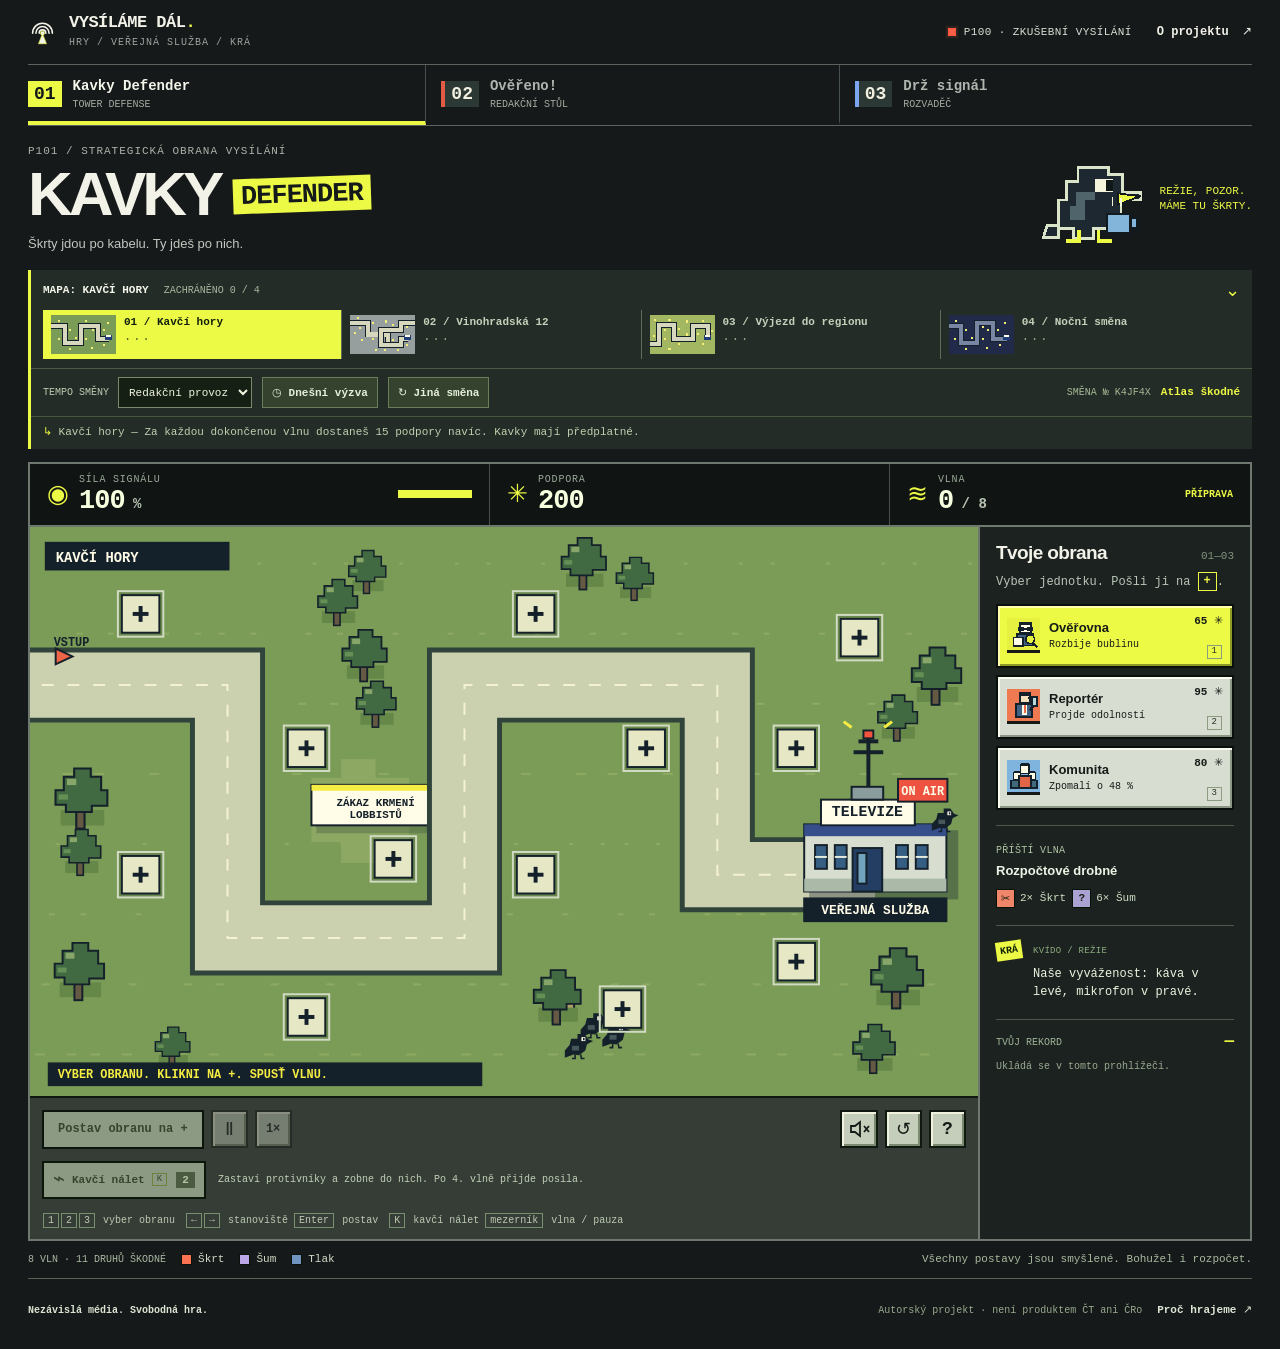
==== commit 1cc38cb6: "Render Kavky Defender at native display resolution" ====
--- a/hry.html
+++ b/hry.html
@@ -10,7 +10,7 @@
   <style>
 @charset "UTF-8";
 :root{--paper:#161919;--ink:#f2f2e9;--muted:#a5ada9;--line:#46504c;--green:#edfa45;--lime:#edfa45;--orange:#ff6b4a;--blue:#84b8ed;--mono:'Courier New',Courier,monospace;--sans:Arial,Helvetica,sans-serif;font-family:var(--sans);color:var(--ink);background:var(--paper);font-synthesis:none;color-scheme:dark}
-*{box-sizing:border-box}body{margin:0}button,a{-webkit-tap-highlight-color:transparent}button{font:inherit;color:inherit;cursor:pointer;touch-action:manipulation}button:disabled{cursor:not-allowed}a{color:inherit}button:focus-visible,a:focus-visible,canvas:focus-visible,select:focus-visible,summary:focus-visible{outline:3px solid var(--green);outline-offset:4px}button[hidden],[hidden]{display:none!important}button svg{width:24px;height:24px;vertical-align:middle}.site-shell{max-width:1392px;margin:0 auto;padding:0 28px}.masthead{height:65px;display:flex;justify-content:space-between;align-items:center;gap:20px;border-bottom:1px solid #5c635d}.brand{display:flex;align-items:center;gap:12px;text-decoration:none;font:700 17px/1.05 var(--mono);letter-spacing:-.5px}.brand-mark{width:29px;height:29px;flex:none;stroke:#edfa45}.brand-dot{color:var(--green)}.brand small{display:block;font:10px/1.4 var(--mono);letter-spacing:1px;margin-top:5px;color:#9ba49e}.masthead-right{display:flex;align-items:center;gap:25px}.edition{font:11px var(--mono);letter-spacing:.4px;display:flex;align-items:center;gap:8px;color:#d7ded4}.live-dot{display:inline-block;width:8px;height:8px;background:#fa5d45;box-shadow:0 0 0 2px #fa5d4522}.text-button{background:none;border:0;padding:7px 0;font:700 12px/1.4 var(--mono);text-align:left}.text-button:hover{text-decoration:underline;text-underline-offset:4px}.text-button>span{margin-left:6px}.game-tabs{display:flex;border-bottom:1px solid #5c635d;gap:0;padding:0}.game-tab{flex:1;display:flex;align-items:center;gap:11px;border:0;border-right:1px solid #46504c;border-bottom:4px solid transparent;background:none;padding:13px 15px 11px;text-align:left;min-width:0;color:#aeb6af}.game-tab:first-child{padding-left:0}.game-tab:last-child{border-right:0}.game-tab.active{color:#f5f6eb;border-bottom-color:#edfa45}.game-tab:hover{background:#282e2a;color:white}.tab-number{font:700 18px var(--mono);background:#2c3834;color:#f1efdf;padding:3px 6px}.active .tab-number{background:#edfa45;color:#121819}.game-tab:nth-child(2) .tab-number{border-left:4px solid #e45b43}.game-tab:nth-child(3) .tab-number{border-left:4px solid #7ca5ef}.tab-title{font:700 14px/1.15 var(--mono)}.tab-title small{display:block;font:10px var(--mono);letter-spacing:0;margin-top:5px;color:#a2aca2}.tab-arrow{display:none}.game-intro{display:flex;justify-content:space-between;align-items:center;gap:15px;padding:19px 0 17px}.eyebrow{font:11px var(--mono);letter-spacing:1px;color:#aab3aa;margin:0 0 7px}h1{font-family:'Arial Black',Arial,Helvetica,sans-serif;font-size:62px;font-weight:900;letter-spacing:-4px;line-height:.98;margin:0 0 9px;text-transform:uppercase;display:flex;align-items:center;flex-wrap:wrap;gap:13px}h1>span:not(.title-star){display:inline-block;background:#edfa45;color:#141919;font:700 27px/1 var(--mono);letter-spacing:-1px;padding:5px 8px 3px;transform:rotate(-2deg)}.title-star{display:none}.game-description{font-size:13px;line-height:1.5;color:#c0c8c0;margin:0}.intro-note{display:flex;align-items:center;gap:12px}.intro-note svg{width:112px;height:96px}.intro-note>span{font:11px/1.4 var(--mono);color:#edfa45;max-width:125px}.game-metrics{display:grid;grid-template-columns:1.15fr 1fr .9fr;background:#101413;border:2px solid #6f786f;border-bottom:0}.metric{min-height:61px;display:flex;align-items:center;gap:10px;padding:9px 17px;min-width:0}.metric:not(:last-child){border-right:1px solid #46514a}.metric-icon{color:#edfa45;font:25px var(--mono)}.support-icon{color:#edfa45}.metric small{font:10px var(--mono);letter-spacing:.8px;color:#9ba99a;display:block;margin-bottom:3px}.metric strong{font:700 27px/1 var(--mono);letter-spacing:-1px;color:#f7ffdf}.metric strong span{font-size:14px;letter-spacing:0;color:#b9c6b3}.health-track{height:8px;width:74px;max-width:25%;margin-left:auto;background:#303e30;overflow:hidden}.health-track i{display:block;height:100%;width:100%;background:#edfa45}.metric-tag{font:700 10px var(--mono);color:#edfa45;margin-left:auto;white-space:nowrap}.workspace{display:grid;grid-template-columns:minmax(0,1fr) 270px;border:2px solid #6f786f;background:#212724;align-items:stretch}.play-column{min-width:0;border-right:2px solid #6f786f}.board-wrap{position:relative;aspect-ratio:5/3;overflow:hidden;background:#172c2c}#defender-canvas{display:block;width:100%;height:100%;touch-action:manipulation;cursor:crosshair;image-rendering:pixelated}.sidebar{min-width:0;padding:16px;display:flex;flex-direction:column;background:#1c2220}.sidebar-heading{display:flex;justify-content:space-between;align-items:baseline;gap:10px}.sidebar-heading h2{font:700 19px/1.1 var(--sans);letter-spacing:-.6px;margin:0}.sidebar-heading>span{font:11px var(--mono);color:#82937f}.sidebar-intro{font:12px/1.5 var(--mono);color:#bac5b7;margin:8px 0 13px}.inline-pad{display:inline-flex;align-items:center;justify-content:center;width:19px;height:19px;border:1px solid #edfa45;color:#edfa45;font-weight:700}.tower-options{display:grid;gap:7px}.tower-option{display:flex;gap:9px;align-items:center;background:#d7ddd0;color:#151b18;border:2px solid #0a100c;box-shadow:inset 2px 2px #f8fbee,inset -2px -2px #8b9685;padding:8px 9px;min-height:64px;text-align:left;position:relative;width:100%}.tower-option:hover{background:white}.tower-option.selected{background:#edfa45;box-shadow:inset 2px 2px #ffffad,inset -2px -2px #8c9c24}.tower-option.unaffordable{color:#5a6555;background:#a9b19e}.tower-option.unaffordable.selected{background:#c2ce60}.tower-icon{display:grid;place-content:center;width:33px;height:35px;flex:none;border-bottom:3px solid #151a18;background:var(--tower-color);image-rendering:pixelated}.tower-icon svg{width:28px;height:28px}.tower-option>span:nth-child(2){min-width:0}.tower-option strong{display:block;font-size:13px;line-height:1.2}.tower-option small{display:block;font:10px/1.25 var(--mono);margin-top:4px}.tower-cost{margin-left:auto;align-self:flex-start;font:700 11px var(--mono);white-space:nowrap}.tower-option kbd{position:absolute;bottom:7px;right:8px;color:#253322;border-color:#8d9b80;font-size:9px}.field-note{border-top:1px solid #4b594c;padding-top:13px;margin-top:17px}.note-label{font:10px/1.3 var(--mono);letter-spacing:.3px;color:#afc4a4}.field-note p{font:12px/1.6 var(--mono);color:#d4dfcc;margin:8px 0}.field-note svg{display:none}.best-score{display:flex;gap:10px;flex-wrap:wrap;align-items:baseline;border-top:1px solid #4b594c;padding-top:12px;margin-top:18px}.best-score>span{font:10px var(--mono);color:#9fb497}.best-score strong{font:700 16px var(--mono);color:#edfa45;margin-left:auto}.best-score small{width:100%;font:10px/1.4 var(--mono);color:#9aaa91}.control-bar{display:flex;align-items:center;justify-content:space-between;gap:10px;padding:12px;background:#353d36;border-top:2px solid #101710}.main-controls,.secondary-controls{display:flex;align-items:center;gap:7px}.primary-button{display:inline-flex;align-items:center;justify-content:center;gap:9px;min-height:39px;padding:10px 14px;border:2px solid #0c140e;background:#edfa45;color:#111912;font:700 12px/1.2 var(--mono);box-shadow:inset 2px 2px #ffffc9,inset -2px -2px #a1b02b;text-align:center}.primary-button:hover{background:#ffffa0}.primary-button:active,.icon-button:active,.speed-button:active{box-shadow:inset 2px 2px #78856e}.primary-button:disabled{background:#8d9a83;box-shadow:none;color:#34442e}.icon-button,.speed-button{height:38px;min-width:37px;display:inline-grid;place-content:center;padding:5px;border:2px solid #101910;color:#121b15;background:#c5cdbb;box-shadow:inset 2px 2px #f1f2dd,inset -2px -2px #7b8971;font:700 18px var(--mono)}.icon-button:hover,.speed-button:hover{background:#e8eee0}.icon-button:disabled,.speed-button:disabled{opacity:.45}.speed-button{font-size:12px}.speed-button.active{background:#edfa45}.keyboard-hint{margin:0;padding:7px 13px 11px;background:#353d36;display:flex;gap:11px;flex-wrap:wrap;color:#bdc9b3;font:10px/1.5 var(--mono)}kbd{display:inline-block;border:1px solid #78906e;padding:1px 4px;font:10px/1.1 var(--mono);margin-right:2px;white-space:nowrap}.below-board{display:flex;justify-content:space-between;gap:16px;padding:11px 0;border-bottom:1px solid #586453}.below-board>div{display:flex;align-items:center;gap:15px;flex-wrap:wrap}.legend-title{font:10px var(--mono);color:#a9b8a2}.enemy-key{display:flex;gap:6px;align-items:center;font:11px var(--mono);color:#d1dcc8}.enemy-key i{display:block;width:11px;height:11px;border:1px solid #091209}.enemy-cut{background:#fb7353}.enemy-noise{background:#bba6e8}.enemy-pressure{background:#7193c0}.below-board>p{font:11px/1.4 var(--mono);margin:0;color:#a9baa0}.tower-detail{padding:12px;background:#e0e5d8;color:#141b14;border:2px solid #10180f;margin-top:10px}.tower-detail h3{font:700 14px var(--sans);margin:0 0 8px}.tower-detail p{font:11px/1.6 var(--mono);margin:0 0 10px}.detail-actions{display:flex;gap:6px}.detail-actions button{min-height:33px;padding:6px;flex:1;font:700 11px var(--mono)}.sell-button{border:2px solid #2d3927;background:#c3ccba;color:#182216}.board-overlay{position:absolute;inset:0;display:grid;place-items:center;padding:24px;background:#0b1016c9;z-index:5}.overlay-card{width:min(395px,100%);background:#f0f2eb;color:#141c17;padding:23px;border:3px solid #101710;box-shadow:6px 6px 0 #000a;text-align:center;position:relative}.overlay-card:before{content:'';position:absolute;left:-3px;right:-3px;top:-9px;height:6px;background:linear-gradient(90deg,#eee 0 14%,#f5ee3c 14% 28%,#4bd5d1 28% 42%,#47b658 42% 56%,#d45ca1 56% 70%,#d9523f 70% 84%,#485dc4 84%)}.overlay-icon{display:inline-grid;place-content:center;width:42px;height:39px;background:#173828;color:#edfa45;font:25px var(--mono);margin:0 auto 13px}.overlay-card .eyebrow{font:700 10px var(--mono);color:#536b48;margin:0 0 9px}.overlay-card h2{font:900 28px/1.05 'Arial Black',Arial,sans-serif;letter-spacing:-1px;margin:0 0 14px;text-transform:uppercase}.overlay-card p{font:12px/1.6 var(--mono);color:#41543a;margin:9px 0 18px}.overlay-card .primary-button{width:100%}.overlay-card .text-button{display:block;text-align:center;margin:9px auto 0;font-size:11px}.overlay-caption{display:block;font:9px var(--mono);letter-spacing:.6px;color:#6d7d62;margin-top:15px}.overlay-score{font:700 30px var(--mono);color:#153b27;margin:15px 0}.toast{position:fixed;bottom:18px;left:50%;transform:translate(-50%,12px);opacity:0;pointer-events:none;z-index:20;border:2px solid #11190c;background:#edfa45;color:#10150e;font:700 12px/1.4 var(--mono);padding:12px 18px;max-width:90vw;width:max-content;box-shadow:4px 4px #0008;transition:opacity .15s,transform .15s}.toast.visible{opacity:1;transform:translate(-50%,0)}footer{display:flex;align-items:center;justify-content:space-between;gap:15px;padding:17px 0 24px;font:10px/1.5 var(--mono);color:#97aa8f}footer p{margin:0;color:#dbe5d3;font-weight:700}footer>span{margin-left:auto}footer .text-button{font-size:11px;color:#dce7d6}dialog{width:min(620px,calc(100vw - 28px));max-height:88vh;overflow:auto;border:3px solid #edfa45;background:#17241b;color:#edf5e5;padding:23px;box-shadow:9px 9px #0009}dialog::backdrop{background:#050b09bd}.dialog-header{display:flex;justify-content:space-between;gap:15px;align-items:center;padding-bottom:14px;border-bottom:1px solid #728569}.dialog-header>span{font:700 11px var(--mono);color:#edfa45;letter-spacing:.4px}#dialog-content h2{font:900 31px/1.05 'Arial Black',Arial,sans-serif;letter-spacing:-1px;text-transform:uppercase}#dialog-content p,#dialog-content li{font:13px/1.7 var(--mono);color:#c8d6be}#dialog-content a{color:#edfa45;text-underline-offset:3px}#dialog-content ol,#dialog-content ul{padding-left:23px}.skip-link{position:absolute;left:10px;top:-60px;background:#edfa45;color:#0b170c;padding:12px;z-index:100}.skip-link:focus{top:10px}
+*{box-sizing:border-box}body{margin:0}button,a{-webkit-tap-highlight-color:transparent}button{font:inherit;color:inherit;cursor:pointer;touch-action:manipulation}button:disabled{cursor:not-allowed}a{color:inherit}button:focus-visible,a:focus-visible,canvas:focus-visible,select:focus-visible,summary:focus-visible{outline:3px solid var(--green);outline-offset:4px}button[hidden],[hidden]{display:none!important}button svg{width:24px;height:24px;vertical-align:middle}.site-shell{max-width:1392px;margin:0 auto;padding:0 28px}.masthead{height:65px;display:flex;justify-content:space-between;align-items:center;gap:20px;border-bottom:1px solid #5c635d}.brand{display:flex;align-items:center;gap:12px;text-decoration:none;font:700 17px/1.05 var(--mono);letter-spacing:-.5px}.brand-mark{width:29px;height:29px;flex:none;stroke:#edfa45}.brand-dot{color:var(--green)}.brand small{display:block;font:10px/1.4 var(--mono);letter-spacing:1px;margin-top:5px;color:#9ba49e}.masthead-right{display:flex;align-items:center;gap:25px}.edition{font:11px var(--mono);letter-spacing:.4px;display:flex;align-items:center;gap:8px;color:#d7ded4}.live-dot{display:inline-block;width:8px;height:8px;background:#fa5d45;box-shadow:0 0 0 2px #fa5d4522}.text-button{background:none;border:0;padding:7px 0;font:700 12px/1.4 var(--mono);text-align:left}.text-button:hover{text-decoration:underline;text-underline-offset:4px}.text-button>span{margin-left:6px}.game-tabs{display:flex;border-bottom:1px solid #5c635d;gap:0;padding:0}.game-tab{flex:1;display:flex;align-items:center;gap:11px;border:0;border-right:1px solid #46504c;border-bottom:4px solid transparent;background:none;padding:13px 15px 11px;text-align:left;min-width:0;color:#aeb6af}.game-tab:first-child{padding-left:0}.game-tab:last-child{border-right:0}.game-tab.active{color:#f5f6eb;border-bottom-color:#edfa45}.game-tab:hover{background:#282e2a;color:white}.tab-number{font:700 18px var(--mono);background:#2c3834;color:#f1efdf;padding:3px 6px}.active .tab-number{background:#edfa45;color:#121819}.game-tab:nth-child(2) .tab-number{border-left:4px solid #e45b43}.game-tab:nth-child(3) .tab-number{border-left:4px solid #7ca5ef}.tab-title{font:700 14px/1.15 var(--mono)}.tab-title small{display:block;font:10px var(--mono);letter-spacing:0;margin-top:5px;color:#a2aca2}.tab-arrow{display:none}.game-intro{display:flex;justify-content:space-between;align-items:center;gap:15px;padding:19px 0 17px}.eyebrow{font:11px var(--mono);letter-spacing:1px;color:#aab3aa;margin:0 0 7px}h1{font-family:'Arial Black',Arial,Helvetica,sans-serif;font-size:62px;font-weight:900;letter-spacing:-4px;line-height:.98;margin:0 0 9px;text-transform:uppercase;display:flex;align-items:center;flex-wrap:wrap;gap:13px}h1>span:not(.title-star){display:inline-block;background:#edfa45;color:#141919;font:700 27px/1 var(--mono);letter-spacing:-1px;padding:5px 8px 3px;transform:rotate(-2deg)}.title-star{display:none}.game-description{font-size:13px;line-height:1.5;color:#c0c8c0;margin:0}.intro-note{display:flex;align-items:center;gap:12px}.intro-note svg{width:112px;height:96px}.intro-note>span{font:11px/1.4 var(--mono);color:#edfa45;max-width:125px}.game-metrics{display:grid;grid-template-columns:1.15fr 1fr .9fr;background:#101413;border:2px solid #6f786f;border-bottom:0}.metric{min-height:61px;display:flex;align-items:center;gap:10px;padding:9px 17px;min-width:0}.metric:not(:last-child){border-right:1px solid #46514a}.metric-icon{color:#edfa45;font:25px var(--mono)}.support-icon{color:#edfa45}.metric small{font:10px var(--mono);letter-spacing:.8px;color:#9ba99a;display:block;margin-bottom:3px}.metric strong{font:700 27px/1 var(--mono);letter-spacing:-1px;color:#f7ffdf}.metric strong span{font-size:14px;letter-spacing:0;color:#b9c6b3}.health-track{height:8px;width:74px;max-width:25%;margin-left:auto;background:#303e30;overflow:hidden}.health-track i{display:block;height:100%;width:100%;background:#edfa45}.metric-tag{font:700 10px var(--mono);color:#edfa45;margin-left:auto;white-space:nowrap}.workspace{display:grid;grid-template-columns:minmax(0,1fr) 270px;border:2px solid #6f786f;background:#212724;align-items:stretch}.play-column{min-width:0;border-right:2px solid #6f786f}.board-wrap{position:relative;aspect-ratio:5/3;overflow:hidden;background:#172c2c}#defender-canvas{display:block;width:100%;height:100%;touch-action:manipulation;cursor:crosshair}.sidebar{min-width:0;padding:16px;display:flex;flex-direction:column;background:#1c2220}.sidebar-heading{display:flex;justify-content:space-between;align-items:baseline;gap:10px}.sidebar-heading h2{font:700 19px/1.1 var(--sans);letter-spacing:-.6px;margin:0}.sidebar-heading>span{font:11px var(--mono);color:#82937f}.sidebar-intro{font:12px/1.5 var(--mono);color:#bac5b7;margin:8px 0 13px}.inline-pad{display:inline-flex;align-items:center;justify-content:center;width:19px;height:19px;border:1px solid #edfa45;color:#edfa45;font-weight:700}.tower-options{display:grid;gap:7px}.tower-option{display:flex;gap:9px;align-items:center;background:#d7ddd0;color:#151b18;border:2px solid #0a100c;box-shadow:inset 2px 2px #f8fbee,inset -2px -2px #8b9685;padding:8px 9px;min-height:64px;text-align:left;position:relative;width:100%}.tower-option:hover{background:white}.tower-option.selected{background:#edfa45;box-shadow:inset 2px 2px #ffffad,inset -2px -2px #8c9c24}.tower-option.unaffordable{color:#5a6555;background:#a9b19e}.tower-option.unaffordable.selected{background:#c2ce60}.tower-icon{display:grid;place-content:center;width:33px;height:35px;flex:none;border-bottom:3px solid #151a18;background:var(--tower-color);image-rendering:pixelated}.tower-icon svg{width:28px;height:28px}.tower-option>span:nth-child(2){min-width:0}.tower-option strong{display:block;font-size:13px;line-height:1.2}.tower-option small{display:block;font:10px/1.25 var(--mono);margin-top:4px}.tower-cost{margin-left:auto;align-self:flex-start;font:700 11px var(--mono);white-space:nowrap}.tower-option kbd{position:absolute;bottom:7px;right:8px;color:#253322;border-color:#8d9b80;font-size:9px}.field-note{border-top:1px solid #4b594c;padding-top:13px;margin-top:17px}.note-label{font:10px/1.3 var(--mono);letter-spacing:.3px;color:#afc4a4}.field-note p{font:12px/1.6 var(--mono);color:#d4dfcc;margin:8px 0}.field-note svg{display:none}.best-score{display:flex;gap:10px;flex-wrap:wrap;align-items:baseline;border-top:1px solid #4b594c;padding-top:12px;margin-top:18px}.best-score>span{font:10px var(--mono);color:#9fb497}.best-score strong{font:700 16px var(--mono);color:#edfa45;margin-left:auto}.best-score small{width:100%;font:10px/1.4 var(--mono);color:#9aaa91}.control-bar{display:flex;align-items:center;justify-content:space-between;gap:10px;padding:12px;background:#353d36;border-top:2px solid #101710}.main-controls,.secondary-controls{display:flex;align-items:center;gap:7px}.primary-button{display:inline-flex;align-items:center;justify-content:center;gap:9px;min-height:39px;padding:10px 14px;border:2px solid #0c140e;background:#edfa45;color:#111912;font:700 12px/1.2 var(--mono);box-shadow:inset 2px 2px #ffffc9,inset -2px -2px #a1b02b;text-align:center}.primary-button:hover{background:#ffffa0}.primary-button:active,.icon-button:active,.speed-button:active{box-shadow:inset 2px 2px #78856e}.primary-button:disabled{background:#8d9a83;box-shadow:none;color:#34442e}.icon-button,.speed-button{height:38px;min-width:37px;display:inline-grid;place-content:center;padding:5px;border:2px solid #101910;color:#121b15;background:#c5cdbb;box-shadow:inset 2px 2px #f1f2dd,inset -2px -2px #7b8971;font:700 18px var(--mono)}.icon-button:hover,.speed-button:hover{background:#e8eee0}.icon-button:disabled,.speed-button:disabled{opacity:.45}.speed-button{font-size:12px}.speed-button.active{background:#edfa45}.keyboard-hint{margin:0;padding:7px 13px 11px;background:#353d36;display:flex;gap:11px;flex-wrap:wrap;color:#bdc9b3;font:10px/1.5 var(--mono)}kbd{display:inline-block;border:1px solid #78906e;padding:1px 4px;font:10px/1.1 var(--mono);margin-right:2px;white-space:nowrap}.below-board{display:flex;justify-content:space-between;gap:16px;padding:11px 0;border-bottom:1px solid #586453}.below-board>div{display:flex;align-items:center;gap:15px;flex-wrap:wrap}.legend-title{font:10px var(--mono);color:#a9b8a2}.enemy-key{display:flex;gap:6px;align-items:center;font:11px var(--mono);color:#d1dcc8}.enemy-key i{display:block;width:11px;height:11px;border:1px solid #091209}.enemy-cut{background:#fb7353}.enemy-noise{background:#bba6e8}.enemy-pressure{background:#7193c0}.below-board>p{font:11px/1.4 var(--mono);margin:0;color:#a9baa0}.tower-detail{padding:12px;background:#e0e5d8;color:#141b14;border:2px solid #10180f;margin-top:10px}.tower-detail h3{font:700 14px var(--sans);margin:0 0 8px}.tower-detail p{font:11px/1.6 var(--mono);margin:0 0 10px}.detail-actions{display:flex;gap:6px}.detail-actions button{min-height:33px;padding:6px;flex:1;font:700 11px var(--mono)}.sell-button{border:2px solid #2d3927;background:#c3ccba;color:#182216}.board-overlay{position:absolute;inset:0;display:grid;place-items:center;padding:24px;background:#0b1016c9;z-index:5}.overlay-card{width:min(395px,100%);background:#f0f2eb;color:#141c17;padding:23px;border:3px solid #101710;box-shadow:6px 6px 0 #000a;text-align:center;position:relative}.overlay-card:before{content:'';position:absolute;left:-3px;right:-3px;top:-9px;height:6px;background:linear-gradient(90deg,#eee 0 14%,#f5ee3c 14% 28%,#4bd5d1 28% 42%,#47b658 42% 56%,#d45ca1 56% 70%,#d9523f 70% 84%,#485dc4 84%)}.overlay-icon{display:inline-grid;place-content:center;width:42px;height:39px;background:#173828;color:#edfa45;font:25px var(--mono);margin:0 auto 13px}.overlay-card .eyebrow{font:700 10px var(--mono);color:#536b48;margin:0 0 9px}.overlay-card h2{font:900 28px/1.05 'Arial Black',Arial,sans-serif;letter-spacing:-1px;margin:0 0 14px;text-transform:uppercase}.overlay-card p{font:12px/1.6 var(--mono);color:#41543a;margin:9px 0 18px}.overlay-card .primary-button{width:100%}.overlay-card .text-button{display:block;text-align:center;margin:9px auto 0;font-size:11px}.overlay-caption{display:block;font:9px var(--mono);letter-spacing:.6px;color:#6d7d62;margin-top:15px}.overlay-score{font:700 30px var(--mono);color:#153b27;margin:15px 0}.toast{position:fixed;bottom:18px;left:50%;transform:translate(-50%,12px);opacity:0;pointer-events:none;z-index:20;border:2px solid #11190c;background:#edfa45;color:#10150e;font:700 12px/1.4 var(--mono);padding:12px 18px;max-width:90vw;width:max-content;box-shadow:4px 4px #0008;transition:opacity .15s,transform .15s}.toast.visible{opacity:1;transform:translate(-50%,0)}footer{display:flex;align-items:center;justify-content:space-between;gap:15px;padding:17px 0 24px;font:10px/1.5 var(--mono);color:#97aa8f}footer p{margin:0;color:#dbe5d3;font-weight:700}footer>span{margin-left:auto}footer .text-button{font-size:11px;color:#dce7d6}dialog{width:min(620px,calc(100vw - 28px));max-height:88vh;overflow:auto;border:3px solid #edfa45;background:#17241b;color:#edf5e5;padding:23px;box-shadow:9px 9px #0009}dialog::backdrop{background:#050b09bd}.dialog-header{display:flex;justify-content:space-between;gap:15px;align-items:center;padding-bottom:14px;border-bottom:1px solid #728569}.dialog-header>span{font:700 11px var(--mono);color:#edfa45;letter-spacing:.4px}#dialog-content h2{font:900 31px/1.05 'Arial Black',Arial,sans-serif;letter-spacing:-1px;text-transform:uppercase}#dialog-content p,#dialog-content li{font:13px/1.7 var(--mono);color:#c8d6be}#dialog-content a{color:#edfa45;text-underline-offset:3px}#dialog-content ol,#dialog-content ul{padding-left:23px}.skip-link{position:absolute;left:10px;top:-60px;background:#edfa45;color:#0b170c;padding:12px;z-index:100}.skip-link:focus{top:10px}
 /* Papírový redakční stůl a rozvaděč dalších dvou her. */
 .board-wrap:has(.verify-view:not([hidden])),.board-wrap:has(.signal-view:not([hidden])){aspect-ratio:auto;height:auto}
 .verify-view{position:relative;display:grid;place-items:center;min-height:450px;padding:26px 25px 38px;background:#728184;height:100%}.news-card{width:min(500px,100%);background:#fafbf6;color:#131c17;padding:25px;border:2px solid #141c17;box-shadow:6px 6px #242d29}.news-card-top{display:flex;justify-content:space-between;gap:15px;padding-bottom:12px;border-bottom:2px solid #1e2c22;font:10px var(--mono);color:#3f5544}.news-card-top .live-dot{width:6px;height:6px;margin-right:5px}.story-label{font:10px var(--mono);color:#657a65;margin:18px 0 9px}.news-card h2{font:700 29px/1.15 Georgia,'Times New Roman',serif;letter-spacing:-.7px;margin:0 0 20px}.source-box{display:flex;gap:12px;background:#e1e7dc;padding:13px}.source-symbol{font:27px var(--mono);color:#4f6851}.source-box small{font:700 10px var(--mono);color:#4c664c}.source-box p{font:12px/1.6 var(--mono);color:#324b36;margin:6px 0 0}.verify-choices{display:grid;grid-template-columns:1fr 1fr;gap:9px;margin-top:18px}.choice{display:flex;align-items:center;justify-content:center;gap:8px;min-height:43px;padding:10px;border:2px solid #1c291c;font:700 12px var(--mono);color:#172015}.choice:hover{outline:2px solid #1c291c;outline-offset:2px}.choice.hold{background:#f1ae88}.choice.publish{background:#edfa45}.choice kbd{font-size:9px;margin-left:auto;border-color:#536444}.fiction-note{position:absolute;bottom:11px;font:10px var(--mono);color:#172619;text-align:center;padding:0 12px}.verify-feedback{margin-top:14px;padding:12px;border-left:5px solid #376d28;background:#e4f0c4;font:12px/1.6 var(--mono);color:#294520}.verify-feedback.wrong{background:#f7c5a8;border-color:#a64d2d;color:#60321e}.verify-feedback strong{display:block;margin-bottom:5px}.next-story{width:100%;margin-top:13px}.editor-rules{margin:20px 0;padding:0;list-style:none}.editor-rules li{display:flex;gap:12px;border-top:1px solid #4c5f48;padding:14px 0}.editor-rules li>span{font:700 14px var(--mono);color:#edfa45}.editor-rules strong{font-size:13px}.editor-rules p{font:11px/1.5 var(--mono);color:#b7c8ac;margin:6px 0 0}.signal-view{position:relative;display:flex;flex-direction:column;justify-content:center;align-items:center;background:#1a2941;min-height:440px;padding:32px 27px;height:100%}.signal-map-label{position:absolute;left:19px;right:19px;top:15px;display:flex;justify-content:space-between;gap:10px;font:10px var(--mono);color:#b3c6e1}.signal-puzzle{display:grid;grid-template-columns:42px minmax(0,340px) 42px;gap:12px;width:100%;max-width:448px;align-items:start;position:relative;margin-top:14px}.pipe-grid{display:grid;grid-template-columns:repeat(5,1fr);gap:5px;aspect-ratio:1;width:100%}.pipe-tile{padding:0;aspect-ratio:1;border:2px solid #101c31;background:#52677d;box-shadow:inset 2px 2px #92a4b4,inset -2px -2px #31485f;position:relative}.pipe-tile svg{width:100%;height:100%;display:block}.pipe-tile:hover{outline:2px solid #f5f6e7;z-index:1}.pipe-tile.connected{background:#b9d05d;box-shadow:inset 2px 2px #efffaf,inset -2px -2px #7e9636}.pipe-shadow{stroke:#1a2d45;stroke-width:23;fill:none;stroke-linecap:square;stroke-linejoin:miter}.pipe-line{stroke:#9cb4ce;stroke-width:11;fill:none;stroke-linecap:square;stroke-linejoin:miter}.connected .pipe-shadow{stroke:#2e461b}.connected .pipe-line{stroke:#f3ff8e}.pipe-center{fill:#c4d9ee;stroke:#193047;stroke-width:2}.connected .pipe-center{fill:#f3ff8e;stroke:#29491c}.signal-end{position:relative;display:flex;flex-direction:column;align-items:center;gap:6px;top:0;height:42px;color:#afc6e1}.signal-end>span{display:grid;place-content:center;width:40px;height:40px;border:2px solid #09192b;background:#748ba1;color:#182e42;font-size:24px}.signal-end small{font:8px var(--mono)}.source-end>span,.target-end.reached>span{background:#edfa45;color:#244315}.signal-end:after{content:'';height:4px;width:14px;position:absolute;top:19px;background:#a6bfd4}.source-end:after{right:-14px;background:#edfa45}.target-end:after{left:-14px}.signal-tip{position:absolute;bottom:12px;margin:0;font:11px var(--mono);color:#bdcce1}.signal-legend{display:grid;grid-template-columns:32px 1fr;gap:18px 12px;padding:20px 0}.wire-sample{display:block;height:10px;width:31px;background:#a6bfd4;border:3px solid #49667a;margin-top:3px}.wire-sample.connected{background:#edfa45;border-color:#798c32}.signal-legend strong{font-size:13px}.signal-legend p{font:11px/1.5 var(--mono);color:#a9c1a1;margin:6px 0 0}.field-note .text-button{font-size:11px;color:#edfa45}.field-note .text-button:disabled{opacity:.45;text-decoration:none}
@@ -1012,9 +1012,15 @@
     if(!portrait&&(e.hp<e.maxHp||big)){const w=big?56:30,y=big?-53:-r-12;box(c,-w/2-1,y-1,w+2,7,ink,null);box(c,-w/2,y,w*Math.max(0,e.hp/e.maxHp),5,big?'#f26547':'#ecf366',null);}
     c.restore();
   }
-  const buffer=document.createElement('canvas');buffer.width=480;buffer.height=288;const c=buffer.getContext('2d');
   function draw(canvas,g,view,time){
-    c.setTransform(.5,0,0,.5,0,0);c.imageSmoothingEnabled=false;background(c,g);
+    // Keep the 960 × 576 game coordinates, but rasterize text at display resolution.
+    // Enlarging a low-resolution intermediate canvas also enlarged antialiased glyphs.
+    const bounds=canvas.getBoundingClientRect(),ratio=root.devicePixelRatio||1;
+    if(!bounds.width||!bounds.height)return;
+    const width=Math.max(1,Math.round(bounds.width*ratio)),height=Math.max(1,Math.round(bounds.height*ratio));
+    if(canvas.width!==width)canvas.width=width;
+    if(canvas.height!==height)canvas.height=height;
+    const c=canvas.getContext('2d');c.setTransform(width/960,0,0,height/576,0,0);c.imageSmoothingEnabled=false;background(c,g);
     const active=g.towers.find(t=>t.id===view.selectedTower),hover=Number.isInteger(view.hoverSlot)?view.hoverSlot:-1;
     if(active){const s=g.stats(active);c.save();c.setLineDash([7,6]);circle(c,active.x,active.y,s.range,'#f5ed4315',yellow,2);c.restore();}
     else if(hover>=0&&!g.occupied(hover)){const[x,y]=g.slots[hover],s=g.stats({type:view.selectedType,level:1,x,y});c.save();c.setLineDash([7,6]);circle(c,x,y,s.range,'#f5ed4315',yellow,2);c.restore();}
@@ -1024,7 +1030,6 @@
     for(const e of g.effects){const f=e.age/e.life;c.save();c.globalAlpha=1-f;if(e.type==='flock'){for(let i=0;i<14;i++)bird(c,-110+f*1250-i*42,70+(i%4)*105+Math.sin(f*20+i)*15,1.7,Math.floor(f*15)%2);c.restore();continue;}
       if(e.type==='hit'){line(c,[[e.x-12,e.y-12],[e.x-4,e.y-4]],yellow,4);line(c,[[e.x+5,e.y+5],[e.x+13,e.y+13]],white,4);}else{text(c,e.text,e.x,e.y-25-f*25,18,e.type==='leak'?'#ff5a3d':white,'center');}c.restore();}
     const hovered=g.enemies.find(e=>e.id===view.hoverEnemy);if(hovered){const x=Math.max(120,Math.min(840,hovered.x)),y=Math.max(80,hovered.y-64);box(c,x-119,y-29,238,48,ink);text(c,hovered.name,x,y-9,14,white,'center');text(c,hovered.quip.length>33?hovered.quip.slice(0,32)+'…':hovered.quip,x,y+9,10,yellow,'center');}
-    const screen=canvas.getContext('2d');screen.setTransform(1,0,0,1,0,0);screen.imageSmoothingEnabled=false;screen.drawImage(buffer,0,0,canvas.width,canvas.height);
   }
   const portraits=new Map();
   function portrait(type){
@@ -1302,7 +1307,7 @@
   $('tower-options').addEventListener('click',e=>{const b=e.target.closest('[data-tower]');if(!b)return;const c=controllers.defender;c.view.selectedType=b.dataset.tower;c.view.selectedTower=null;render();});
   $('tower-detail').addEventListener('click',e=>{const up=e.target.closest('[data-upgrade]'),sell=e.target.closest('[data-sell]'),target=e.target.closest('[data-target]');if(target){const g=controllers.defender.engine,t=g.towers.find(t=>t.id===Number(target.dataset.target));if(t){const modes=Object.keys(TARGET_MODES);g.setTarget(t.id,modes[(modes.indexOf(t.target)+1)%modes.length]);}}if(up)controllers.defender.engine.upgrade(Number(up.dataset.upgrade));if(sell){controllers.defender.engine.sell(Number(sell.dataset.sell));controllers.defender.view.selectedTower=null;}events();render();});
   function pickSlot(index){const c=controllers.defender,g=c.engine;if(g.paused||!['build','wave'].includes(g.phase))return;if(!c.started)start();c.view.hoverSlot=index;const t=g.occupied(index);if(t){c.view.selectedTower=t.id;render();return;}c.view.selectedTower=null;const type=c.view.selectedType;if(g.money<g.cost(type)){toast('Na tuto obranu chybí '+(g.cost(type)-g.money)+' podpory.');return;}g.build(index,type);events();render();}
-  const canvas=$('defender-canvas');canvas.width=960*Math.min(devicePixelRatio||1,2);canvas.height=576*Math.min(devicePixelRatio||1,2);
+  const canvas=$('defender-canvas');
   function pointerSlot(e){const r=canvas.getBoundingClientRect(),x=(e.clientX-r.left)/r.width*960,y=(e.clientY-r.top)/r.height*576;let index=-1,distance=Math.max(33,22*960/r.width);controllers.defender.engine.slots.forEach(([a,b],i)=>{const d=Math.hypot(x-a,y-b);if(d<distance){index=i;distance=d;}});return index;}
   canvas.addEventListener('pointermove',e=>{const c=controllers.defender,r=canvas.getBoundingClientRect(),x=(e.clientX-r.left)/r.width*960,y=(e.clientY-r.top)/r.height*576;c.view.hoverSlot=pointerSlot(e);c.view.hoverEnemy=c.engine.enemies.find(n=>Math.hypot(n.x-x,n.y-y)<24)?.id||null;});canvas.addEventListener('pointerleave',()=>{controllers.defender.view.hoverSlot=-1;controllers.defender.view.hoverEnemy=null;});canvas.addEventListener('click',e=>{const i=pointerSlot(e);if(i>=0)pickSlot(i);});
   function focusSignalTile(){const c=controllers.signal;if(c.engine.phase==='playing')$('pipe-grid').children[c.focus]?.focus({preventScroll:true});else $('board-overlay').querySelector('.primary-button')?.focus({preventScroll:true});}
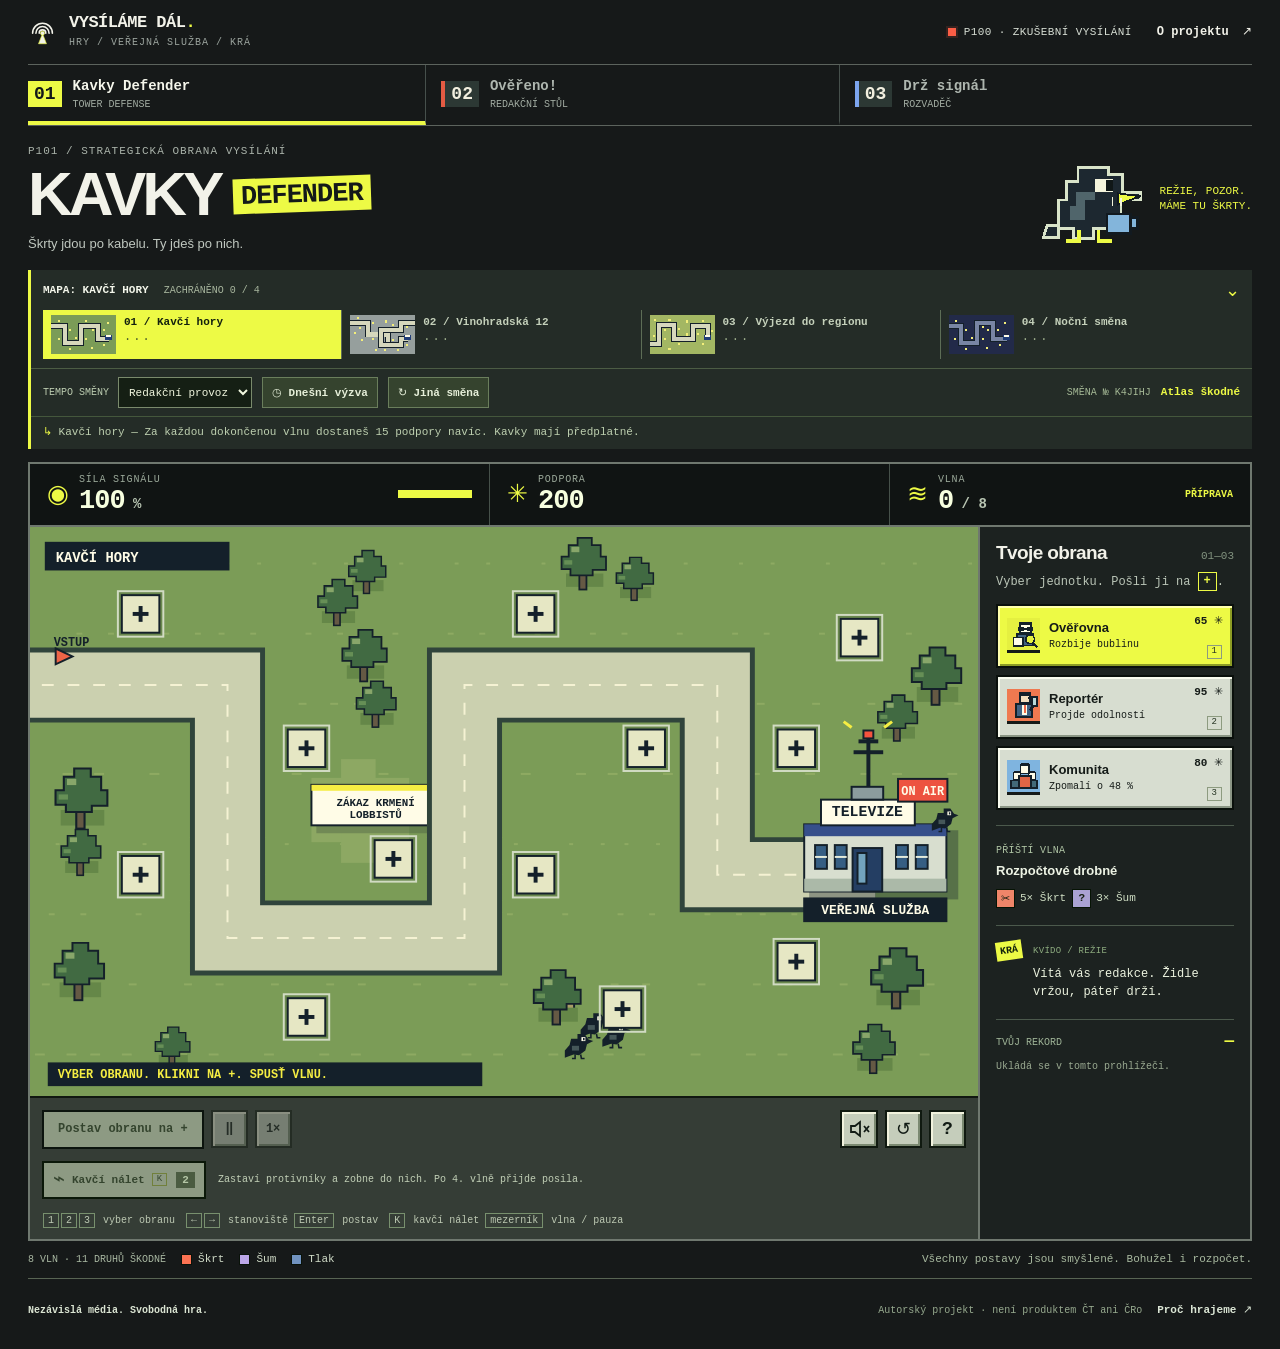
==== commit f07e6fa1: "Make Kavky Defender readable and touch friendly on mobile" ====
--- a/hry.html
+++ b/hry.html
@@ -62,7 +62,12 @@
 .crow-note-icon{display:none}.crow-note .note-label{font-size:9px;color:#8fae80}.crow-note p{font-size:12px;line-height:1.5;margin-bottom:0;color:#ecf3df}
 .target-button{width:100%;min-height:34px;padding:7px;text-align:left;background:#bdc9af;border:2px solid #34452b;font:700 11px var(--mono);color:#21321b;margin:0 0 8px}.target-button:disabled{opacity:.5}
 .is-defender .board-wrap:has(.board-overlay:not([hidden])){aspect-ratio:auto}
-.is-defender .board-wrap:has(.board-overlay:not([hidden])) #defender-canvas{position:absolute;top:50%;transform:translateY(-50%);height:auto;aspect-ratio:5/3}
+.defender-map-scene{position:relative;width:100%;aspect-ratio:5/3}
+#defender-canvas{height:auto;aspect-ratio:5/3}
+.is-defender .board-wrap:has(.board-overlay:not([hidden])) .defender-map-viewport{position:absolute;inset:0;pointer-events:none}
+.is-defender .board-wrap:has(.board-overlay:not([hidden])) .defender-map-scene{position:absolute;top:50%;transform:translateY(-50%)}
+.tower-detail-heading{display:flex;align-items:center;justify-content:space-between;gap:8px;margin-bottom:8px}
+.tower-detail-heading h3{margin:0}.tower-detail-heading .icon-button{flex:none;font-size:19px}
 .is-defender .board-overlay:not([hidden]){position:relative;min-height:360px}
 .briefing-card{width:min(460px,100%);padding:21px}.briefing-card h2{font-size:28px}.briefing-card>p:not(.eyebrow){font-size:12px;margin-bottom:14px}
 .bonus-choices{display:grid;gap:8px}.bonus-choice{display:flex;align-items:center;gap:11px;width:100%;padding:11px;border:2px solid #5e7650;background:#dbe6ce;color:#193014;text-align:left}
@@ -80,6 +85,83 @@
 @media(max-width:1100px){.map-card{grid-template-columns:50px minmax(0,1fr);gap:6px;padding:5px}.map-card>svg{width:50px;height:34px}.map-card-heading b{font-size:10px}.map-list{padding:0 10px 8px}.shift-controls{gap:8px;padding:7px 10px}.shift-code{margin-left:0}.shift-controls .text-button{margin-left:auto}.shift-controls>label{font-size:9px}.shift-controls select{max-width:164px}.map-rule{font-size:10px;padding:8px 10px}.defender-action-bar>span{font-size:9px}.wave-preview{margin-top:13px;padding-top:11px}.preview-enemy{font-size:10px}.crow-note p{font-size:11px}.crow-note .note-label{font-size:8px}.enemy-file{padding:14px}.enemy-file h3{font-size:17px}}
 @media(max-width:850px){.defender-setup{margin-bottom:11px}.map-card>svg{width:50px;height:33px}.map-card{gap:6px}.map-card-heading b{font-size:10px}.crow-note{padding-left:43px}.crow-note p{font-size:12px;min-height:0}.crow-note .note-label{font-size:10px}.wave-preview>strong{display:inline;margin-left:12px}.wave-preview>div{margin-top:10px}.preview-enemy{font-size:11px}.enemy-album{grid-template-columns:repeat(2,minmax(0,1fr))}}
 @media(max-width:540px){.defender-setup details>summary{padding:9px}.defender-setup summary>span:first-child{gap:5px}.defender-setup summary strong{font-size:10px}.defender-setup summary small{font-size:9px}.map-list{grid-template-columns:repeat(2,minmax(0,1fr));padding:0 8px 7px;gap:1px}.map-card{grid-template-columns:53px minmax(0,1fr);padding:6px!important;min-height:46px;border:0;background:#2b362b}.map-card>svg{width:53px;height:33px}.map-card-heading b{font-size:10px}.map-medals{font-size:11px;margin-top:1px}.shift-controls{padding:8px;gap:7px}.shift-controls>label{width:100%;justify-content:space-between;font-size:10px}.shift-controls select{max-width:208px;flex:1;height:33px;font-size:11px}.shift-button{flex:1;font-size:10px;min-height:33px}.shift-code{order:4;flex:1;width:auto;font-size:9px}.shift-controls .text-button{order:5;font-size:10px;margin-left:auto}.map-rule{padding:8px;font-size:10px;line-height:1.5}.defender-action-bar{gap:9px;padding:0 8px 7px}.flock-button{font-size:10px;gap:5px;padding:7px;min-height:35px}.flock-button kbd{display:none}.defender-action-bar>span{font-size:9px;line-height:1.45}.flock-button b{min-width:17px;font-size:10px}.wave-preview>strong{font-size:12px;margin-left:10px}.preview-enemy{font-size:10px}.crow-note .note-label{font-size:9px}.crow-note p{font-size:11px}.briefing-card{padding:19px 13px}.briefing-card h2{font-size:26px}.briefing-card>p:not(.eyebrow){font-size:11px}.bonus-choice{padding:9px;gap:9px}.bonus-choice strong{font-size:13px}.bonus-choice small{font-size:11px}.bonus-choice em{font-size:10px}.bonus-icon{width:26px;height:30px;font-size:20px}.result-actions{gap:15px}.result-medals{font-size:25px}.result-actions>.text-button{font-size:10px}.enemy-file{padding:12px}.enemy-file h3{font-size:16px}.enemy-file:before{font-size:8px;right:9px;top:13px}.enemy-portrait{width:64px;height:64px;padding:3px}#dialog-content .enemy-file p{font-size:10px}.enemy-album{margin-top:19px}}
+
+/* Mobilní režie: čitelný text a skutečná tlačítka nad mapou. */
+@media(max-width:850px){
+  .is-defender .board-wrap{aspect-ratio:auto}
+  .is-defender .defender-map-toolbar{display:flex;align-items:center;justify-content:space-between;gap:10px;padding:10px;background:#242c27;border-bottom:2px solid #101710}
+  .defender-map-toolbar strong{display:block;font:700 15px/1.3 var(--mono);color:#f5f7e8}
+  .defender-map-toolbar span{display:block;font:13px/1.4 var(--mono);color:#c4d0ba;margin-top:4px}
+  .defender-map-toolbar .shift-button{flex:none;font-size:13px;min-height:44px;padding:8px}
+  .is-defender .defender-map-viewport{height:320px;height:clamp(224px,40svh,384px);overflow:auto;overscroll-behavior-x:contain;scrollbar-color:#dbe6ce #263628;scrollbar-width:thin}
+  .is-defender .defender-map-scene{width:max(640px,100%)}
+  .is-defender #defender-canvas{pointer-events:none}
+  .is-defender .defender-map-viewport.is-overview{height:auto;overflow:hidden}
+  .is-defender .is-overview .defender-map-scene{width:100%}
+  .defender-map-slots,.defender-map-labels{position:absolute;inset:0;pointer-events:none}
+  .defender-map-slots{z-index:2}
+  .defender-map-slot{position:absolute;transform:translate(-50%,-50%);display:grid;place-content:center;width:44px;height:44px;min-width:44px;min-height:44px;padding:0;border:2px solid #14202a;background:var(--slot-color);color:#14202a;box-shadow:inset 2px 2px #fffce7,inset -2px -2px #8b9685;pointer-events:auto;touch-action:manipulation}
+  .defender-map-slot>b{font:700 26px/1 var(--mono);margin-bottom:8px}
+  .defender-map-slot>span{position:absolute;right:2px;bottom:1px;font:700 12px/1 var(--mono)}
+  .defender-map-slot>svg{width:29px;height:29px;margin-top:-3px}
+  .defender-map-slot.occupied>span{left:2px;right:auto;top:1px;bottom:auto;font-size:10px;background:#14202a;color:#fffce7;padding:1px}
+  .defender-map-slot>em{position:absolute;right:2px;bottom:1px;font:700 12px/1 var(--mono);background:#14202a;color:#fffce7;padding:2px}
+  .defender-map-slot.selected{outline:3px solid #edfa45;outline-offset:2px}
+  .defender-map-labels{z-index:1}
+  .defender-entry-label,.defender-station-label,.defender-coffee-label{position:absolute;background:#14202a;color:#fffce7;padding:3px 5px;font:700 12px/1.2 var(--mono);white-space:nowrap}
+  .defender-station-label{right:5px;top:65.3%}
+  .defender-coffee-label{transform:translate(-50%,-50%);background:#edfa45;color:#14202a}
+  .defender-overview-open{position:absolute;inset:0;z-index:3;display:flex;align-items:flex-end;justify-content:center;border:0;background:none;padding:8px;width:100%;color:#fffce7}
+  .defender-overview-open>span{background:#14202a;padding:7px 10px;font:700 13px/1.4 var(--mono)}
+  .defender-touch-panel{padding:8px 10px 10px;border-top:2px solid #101710;background:#242c27}
+  #defender-touch-hint{font:13px/1.45 var(--mono);margin:0 0 8px;color:#e5eedc;min-height:19px}
+  .is-defender .tower-options{display:grid;grid-template-columns:repeat(3,minmax(0,1fr));gap:6px}
+  .is-defender .tower-option{display:grid;grid-template-columns:1fr auto;gap:5px;min-height:74px;padding:7px;align-items:center}
+  .is-defender .tower-icon{width:28px;height:29px;grid-column:1;grid-row:1}
+  .is-defender .tower-option>span:nth-child(2){grid-column:1/-1;grid-row:2}
+  .is-defender .tower-option strong{font-size:13px;line-height:1.3}
+  .is-defender .tower-option small,.is-defender .tower-option kbd{display:none}
+  .is-defender .tower-cost{position:static;grid-column:2;grid-row:1;align-self:center;margin:0;font-size:12px}
+  .defender-placement{display:grid;grid-template-columns:minmax(0,1fr) 112px 44px;align-items:center;gap:6px;margin-top:8px;padding-top:8px;border-top:1px solid #6f786f}
+  .defender-placement strong,.defender-placement-note{font:700 13px/1.4 var(--mono);color:#fffce7;display:block}
+  .defender-placement>div>span{display:block;font:12px/1.4 var(--mono);color:#c4d0ba;margin-top:3px}
+  .is-defender .defender-placement .primary-button{padding:6px;font-size:13px;white-space:normal}
+  .is-defender .primary-button,.is-defender .icon-button,.is-defender .speed-button,.is-defender .target-button,.is-defender .sell-button{min-height:44px}
+  .is-defender .icon-button,.is-defender .speed-button{min-width:44px;width:44px;height:44px;font-size:16px}
+  .is-defender .tower-detail{margin-top:8px;padding:10px}
+  .is-defender .tower-detail h3{font-size:15px;line-height:1.3}
+  .is-defender .tower-detail p{font-size:13px;line-height:1.5}
+  .is-defender .target-button,.is-defender .detail-actions button{font-size:13px}
+  .is-defender .game-controls{display:grid;grid-template-columns:minmax(0,1fr) repeat(5,44px);gap:8px;padding:8px 10px;background:#353d36;border-top:2px solid #101710}
+  .is-defender .control-bar,.is-defender .main-controls,.is-defender .secondary-controls,.is-defender .defender-action-bar{display:contents}
+  .is-defender #wave-button{grid-column:1/5;grid-row:1;font-size:13px;padding:8px}
+  .is-defender #pause-button{grid-column:5;grid-row:1}.is-defender #speed-button{grid-column:6;grid-row:1}
+  .is-defender #flock-button{grid-column:1/4;grid-row:2;min-height:44px;font-size:13px;white-space:normal;justify-content:center;padding:6px;gap:5px}
+  .is-defender #flock-button kbd{display:none}.is-defender #flock-count{font-size:12px}
+  .is-defender #sound-button{grid-column:4;grid-row:2}.is-defender #reset-button{grid-column:5;grid-row:2}.is-defender #help-button{grid-column:6;grid-row:2}
+  .is-defender #flock-hint,.is-defender #keyboard-hint,.is-defender .defender-sidebar-heading,.is-defender .defender-sidebar-intro{display:none}
+  .is-defender .sidebar{padding:12px}
+  .is-defender .wave-preview{margin:0;padding:0;border:0}.is-defender .wave-preview>strong{font-size:15px;display:block;margin:5px 0 8px}
+  .is-defender .note-label,.is-defender .preview-enemy{font-size:12px}.is-defender .preview-enemy i{width:24px;height:24px;font-size:13px}
+  .is-defender .crow-note .note-label{font-size:11px}.is-defender .crow-note p{font-size:14px;line-height:1.5}
+  .is-defender .best-score>span,.is-defender .best-score small{font-size:12px;line-height:1.5}
+  .is-defender .metric small{font-size:10px}.is-defender .metric strong{font-size:26px}
+  .is-defender .defender-setup details>summary{min-height:48px;padding:10px}
+  .is-defender .defender-setup summary strong{font-size:13px}.is-defender .defender-setup summary small{font-size:11px}
+  .is-defender .map-list{grid-template-columns:repeat(2,minmax(0,1fr));gap:4px}
+  .is-defender .map-card{min-height:60px;border:0;padding:7px!important}
+  .is-defender .map-card-heading b{font-size:12px}.is-defender .map-medals{font-size:12px}
+  .is-defender .shift-controls{gap:8px;padding:10px}.is-defender .shift-controls>label{width:100%;font-size:12px;justify-content:space-between}
+  .is-defender .shift-controls select{height:44px;max-width:none;font-size:16px;flex:1;min-width:0}
+  .is-defender .shift-controls .shift-button{min-height:44px;font-size:13px;flex:1}
+  .is-defender .shift-code{font-size:11px}.is-defender .shift-controls .text-button{min-height:44px;font-size:13px;padding:10px 0}
+  .is-defender .map-rule{font-size:13px;line-height:1.5;padding:10px}
+  .is-defender .bonus-choice{min-height:64px}.is-defender .bonus-choice strong{font-size:15px}.is-defender .bonus-choice small{font-size:13px}.is-defender .bonus-choice em{font-size:12px}
+  .is-defender .overlay-card p{font-size:13px}.is-defender .overlay-card .text-button{min-height:44px;font-size:13px}
+  .is-defender .enemy-album{grid-template-columns:1fr}#dialog-content .enemy-file p{font-size:13px}
+}
+
+@media(max-width:850px){.defender-unit-status{position:absolute;right:-7px;top:-10px;display:grid;place-content:center;width:20px;height:20px;border:1px solid #14202a;background:#d6c6ed;color:#14202a;font:700 13px/1 var(--mono);font-style:normal}}
 
 </style>
   <style>
@@ -201,8 +283,14 @@
 
       <div class="workspace">
         <div class="play-column">
+          <div class="defender-map-toolbar" id="defender-map-toolbar" hidden><div><strong id="defender-map-name">Kavčí hory</strong><span id="defender-map-hint">Mapu posuň prstem. Klepni na +.</span></div><button id="defender-map-zoom" class="shift-button" aria-pressed="false">Celá mapa</button></div>
           <div class="board-wrap" id="board-wrap">
-            <canvas id="defender-canvas" width="960" height="576" tabindex="0" aria-label="Herní mapa. Klávesy 1–3 vyberou obranu, šipky stanoviště, Enter staví, K přivolá kavčí nálet."></canvas>
+            <div class="defender-map-viewport" id="defender-map-viewport"><div class="defender-map-scene" id="defender-map-scene">
+              <canvas id="defender-canvas" width="960" height="576" tabindex="0" aria-label="Herní mapa. Klávesy 1–3 vyberou obranu, šipky stanoviště, Enter staví, K přivolá kavčí nálet."></canvas>
+              <div class="defender-map-labels" id="defender-map-labels" hidden></div>
+              <div class="defender-map-slots" id="defender-map-slots" role="group" aria-label="Stanoviště obrany" hidden></div>
+              <button class="defender-overview-open" id="defender-overview-open" aria-label="Přiblížit mapu v tomto místě" hidden><span>Klepni na mapu pro detail ↗</span></button>
+            </div></div>
             <section id="verify-view" class="verify-view" aria-label="Ověřování zpráv" hidden>
               <div class="verify-desk-strip"><span id="verify-desk-label">RANNÍ SMĚNA</span><span id="verify-chain">SÉRIE 0</span></div>
               <div class="news-card" id="news-card">
@@ -228,18 +316,24 @@
             </section>
             <div class="board-overlay" id="board-overlay"></div>
           </div>
+          <div class="defender-touch-panel" id="defender-touch-panel" hidden><p id="defender-touch-hint" role="status">Vyber obranu a klepni na + v mapě.</p></div>
+          <div class="game-controls">
           <div class="control-bar"><div class="main-controls"><button id="wave-button" class="primary-button"><span aria-hidden="true">▶</span> Spustit vlnu</button><button id="pause-button" class="icon-button" aria-label="Pozastavit hru" title="Pauza (mezerník)">Ⅱ</button><button id="speed-button" class="speed-button" aria-label="Rychlost hry: normální">1×</button></div><div class="secondary-controls"><button id="sound-button" class="icon-button" aria-label="Zapnout zvuk" aria-pressed="false" title="Zapnout zvuk"><svg viewBox="0 0 24 24" aria-hidden="true"><path d="M4 9h4l5-4v14l-5-4H4Z" fill="none" stroke="currentColor" stroke-width="1.8"/><path d="m17 9 5 6m0-6-5 6" stroke="currentColor" stroke-width="1.8"/></svg></button><button id="reset-button" class="icon-button" aria-label="Nová hra" title="Nová hra">↺</button><button id="help-button" class="icon-button" aria-label="Jak hrát" title="Jak hrát">?</button></div></div>
           <div class="defender-action-bar" id="defender-action-bar"><button class="flock-button" id="flock-button"><span aria-hidden="true">⌁</span> Kavčí nálet <kbd>K</kbd><b id="flock-count">2</b></button><span id="flock-hint">Zastaví protivníky na 2 sekundy. Zobáky bez portfeje.</span></div>
+          </div>
           <div class="signal-action-bar" id="signal-action-bar" hidden><button class="shift-button" id="signal-direction">↻ Otáčet doprava</button><button class="shift-button" id="signal-undo">↶ Zpět <kbd>Z</kbd></button><button class="shift-button" id="signal-hint">⌕ Zavolat Kvída <kbd>H</kbd><span id="signal-hint-count">2</span></button></div>
           <p class="keyboard-hint" id="keyboard-hint"><span><kbd>1</kbd><kbd>2</kbd><kbd>3</kbd> vyber obranu</span><span><kbd>←</kbd><kbd>→</kbd> stanoviště <kbd>Enter</kbd> postav</span><span><kbd>mezerník</kbd> další vlna / pauza</span></p>
         </div>
 
         <aside class="sidebar" aria-label="Nástroje a pravidla">
           <div id="defender-tools" class="tool-panel">
-            <div class="sidebar-heading"><h2>Tvoje obrana</h2><span>01—03</span></div>
-            <p class="sidebar-intro">Vyber jednotku. Pošli ji na <span class="inline-pad">+</span>.</p>
-            <div class="tower-options" id="tower-options"></div>
-            <div id="tower-detail" class="tower-detail" hidden></div>
+            <div class="sidebar-heading defender-sidebar-heading"><h2>Tvoje obrana</h2><span>01—03</span></div>
+            <p class="sidebar-intro defender-sidebar-intro">Vyber jednotku. Pošli ji na <span class="inline-pad">+</span>.</p>
+            <div id="defender-armory-home"><div id="defender-armory">
+              <div class="tower-options" id="tower-options"></div>
+              <div id="defender-placement" class="defender-placement" hidden><div><strong id="defender-placement-title"></strong><span id="defender-placement-note"></span></div><button class="primary-button" id="defender-build">Postavit</button><button class="icon-button" id="defender-cancel" aria-label="Zrušit výběr stanoviště">×</button></div>
+              <div id="tower-detail" class="tower-detail" hidden></div>
+            </div></div>
             <div class="wave-preview"><span class="note-label" id="wave-preview-label">PŘÍŠTÍ VLNA</span><strong id="wave-preview-title"></strong><div id="wave-preview-list"></div></div>
             <div class="field-note crow-note"><span class="crow-note-icon" aria-hidden="true">⌁</span><span class="note-label">KVÍDO / REŽIE</span><p id="defender-tip">Začni u zatáček. Rozpočet zatáčky neumí.</p></div>
           </div>
@@ -899,7 +993,7 @@
   function bird(c,x,y,size=1,flap=0){c.save();c.translate(x,y);c.scale(size,size);poly(c,[[-13,5],[-7,-2],[-5,-10],[3,-10],[3,-16],[12,-16],[17,-9],[23,-7],[15,-3],[13,5],[5,11],[-2,10],[-13,14]],ink,null);box(c,8,-12,5,5,white,null);box(c,10,-11,2,3,ink,null);if(flap)poly(c,[[-5,-2],[-15,-15-flap*5],[4,-3],[12,7]],'#4b5d60',null);else box(c,-4,-1,9,6,'#455759',null);line(c,[[0,10],[0,15],[-4,15]],ink,2);line(c,[[7,10],[8,15],[12,15]],ink,2);c.restore();}
   function sign(c,x,y,first,second,w=144){box(c,x+5,y+6,w,43,'#3b4b3a55',null);box(c,x,y,w,41,white);box(c,x,y,w,6,yellow,null);text(c,first,x+w/2,y+21,11,ink,'center');text(c,second,x+w/2,y+34,11,ink,'center');}
   function house(c,x,y,w=52,color=white){box(c,x+4,y+9,w,42,'#24372b44',null);box(c,x,y,w,40,color);poly(c,[[x-5,y],[x+w/2,y-23],[x+w+5,y]],'#bd5d44');box(c,x+9,y+10,12,12,'#507d98');box(c,x+w-18,y+17,11,23,'#6b5b46');}
-  function background(c,g){
+  function background(c,g,compact=false){
     const p=palettes[g.map.theme],night=g.map.theme==='night',city=g.map.theme==='city';
     box(c,0,0,960,576,p.ground,null);
     for(let i=0;i<170;i++){const x=(i*137+30)%952,y=(i*71+36)%568;box(c,x,y,4+(i%4)*2,2,p.patch,null);}
@@ -911,20 +1005,20 @@
       line(c,[[22,543],[936,543]],'#455653',2);line(c,[[22,554],[936,554]],'#455653',2);
       box(c,727,524,114,27,'#d95b43');box(c,727,524,114,6,white,null);
       for(let x=737;x<814;x+=18)box(c,x,533,12,10,'#334f73');box(c,819,533,15,18,'#b8c7bd');
-      circle(c,749,554,5,ink);circle(c,819,554,5,ink);text(c,'12',714,544,14,white,'right');
+      circle(c,749,554,5,ink);circle(c,819,554,5,ink);if(!compact)text(c,'12',714,544,14,white,'right');
     }else if(g.map.theme==='region'){
       for(const [x,y,w,h] of [[232,230,78,77],[465,164,92,60],[511,438,79,60],[742,483,145,49]]){
         box(c,x,y,w,h,'#d3b873');for(let yy=y+7;yy<y+h;yy+=12)line(c,[[x+5,yy],[x+w-5,yy]],'#ac904e',2);
       }
       house(c,40,65,46);house(c,900,78,44,'#dbe2c8');house(c,337,512,43);
-      text(c,'KOLÁČE →',550,520,14,'#485836');
+      if(!compact)text(c,'KOLÁČE →',550,520,14,'#485836');
     }else if(night){
       for(let i=0;i<42;i++){const x=(i*137+31)%950,y=(i*59+12)%570;box(c,x,y,i%3===0?4:2,i%3===0?4:2,i%3===0?'#e2e4ab':'#657fa0',null);}
       poly(c,[[871,27],[897,27],[897,35],[909,35],[909,65],[897,65],[897,73],[871,73],[871,65],[859,65],[859,35],[871,35]],'#ece9b1',null);
       box(c,885,27,26,30,p.ground,null);box(c,899,47,12,18,p.ground,null);
     }else{
       box(c,285,254,99,65,'#8da863',null);box(c,315,235,35,105,'#8da863',null);
-      sign(c,285,261,'ZÁKAZ KRMENÍ','LOBBISTŮ',130);
+      if(!compact)sign(c,285,261,'ZÁKAZ KRMENÍ','LOBBISTŮ',130);
       for(const [x,y]of [[568,505],[590,515],[552,526]])bird(c,x,y,.8);
       box(c,521,478,30,13,'#a99d68');line(c,[[524,491],[524,499],[547,499],[547,491]],ink,2);
     }
@@ -932,23 +1026,23 @@
     g.map.paths.forEach(path=>line(c,path,p.road,66));
     c.save();c.setLineDash([12,14]);g.map.paths.forEach(path=>line(c,path,p.dash,2));c.restore();
     g.map.trees.forEach(t=>tree(c,...t,p));
-    if(g.map.coffee){const f=g.map.coffee;c.save();c.setLineDash([5,8]);circle(c,f.x,f.y,f.radius,'#f5ed430a','#c2bd6277',2);c.restore();box(c,f.x-21,f.y-25,42,49,'#b7b9aa');box(c,f.x-17,f.y-19,34,16,'#2d3d49');box(c,f.x-14,f.y-15,15,5,yellow,null);box(c,f.x+6,f.y-14,7,7,'#fa7555');box(c,f.x-14,f.y+3,28,17,ink);box(c,f.x-7,f.y+6,12,12,white);line(c,[[f.x+5,f.y+8],[f.x+10,f.y+8],[f.x+10,f.y+13],[f.x+5,f.y+13]],white,2);text(c,'KÁVOVAR',f.x,f.y+42,14,yellow,'center');}
-    box(c,16,16,Math.max(185,g.map.short.length*8+21),27,ink);text(c,g.map.short,26,35,14,white);
-    g.map.paths.forEach((path,i)=>{const fromRight=path[0][0]>900,x=fromRight?901:24,y=path[0][1]-40;text(c,g.map.paths.length>1?'VSTUP '+(i+1):'VSTUP',x,y,12,night?white:ink,fromRight?'right':'left');poly(c,fromRight?[[914,y+11],[931,y+3],[931,y+19]]:[[26,y+3],[43,y+11],[26,y+19]],'#ee6447');});
-    if(g.wave===0){box(c,19,543,438,22,ink);text(c,'VYBER OBRANU. KLIKNI NA +. SPUSŤ VLNU.',28,558,12,yellow);}
-    else{box(c,380,17,210,27,ink);text(c,g.phase==='wave'?'VLNA '+g.wave+' / 8  •  ON AIR':g.phase==='briefing'?'REDAKČNÍ PORADA':'PŘESTÁVKA NA KÁVU',485,35,12,yellow,'center');}
-  }
-  function station(c,g,time){
+    if(g.map.coffee){const f=g.map.coffee;c.save();c.setLineDash([5,8]);circle(c,f.x,f.y,f.radius,'#f5ed430a','#c2bd6277',2);c.restore();box(c,f.x-21,f.y-25,42,49,'#b7b9aa');box(c,f.x-17,f.y-19,34,16,'#2d3d49');box(c,f.x-14,f.y-15,15,5,yellow,null);box(c,f.x+6,f.y-14,7,7,'#fa7555');box(c,f.x-14,f.y+3,28,17,ink);box(c,f.x-7,f.y+6,12,12,white);line(c,[[f.x+5,f.y+8],[f.x+10,f.y+8],[f.x+10,f.y+13],[f.x+5,f.y+13]],white,2);if(!compact)text(c,'KÁVOVAR',f.x,f.y+42,14,yellow,'center');}
+    if(!compact){box(c,16,16,Math.max(185,g.map.short.length*8+21),27,ink);text(c,g.map.short,26,35,14,white);}
+    g.map.paths.forEach((path,i)=>{const fromRight=path[0][0]>900,x=fromRight?901:24,y=path[0][1]-40;if(!compact)text(c,g.map.paths.length>1?'VSTUP '+(i+1):'VSTUP',x,y,12,night?white:ink,fromRight?'right':'left');poly(c,fromRight?[[914,y+11],[931,y+3],[931,y+19]]:[[26,y+3],[43,y+11],[26,y+19]],'#ee6447');});
+    if(!compact){if(g.wave===0){box(c,19,543,438,22,ink);text(c,'VYBER OBRANU. KLIKNI NA +. SPUSŤ VLNU.',28,558,12,yellow);}
+    else{box(c,380,17,210,27,ink);text(c,g.phase==='wave'?'VLNA '+g.wave+' / 8  •  ON AIR':g.phase==='briefing'?'REDAKČNÍ PORADA':'PŘESTÁVKA NA KÁVU',485,35,12,yellow,'center');}}
+  }
+  function station(c,g,time,compact=false){
     c.save();c.translate(850,294);
     box(c,-61,13,151,70,'#101b2a55',null);box(c,-66,7,144,68,'#d8decf');box(c,-66,7,144,12,'#364f8b',null);
     box(c,-66,62,144,13,'#abb9a8',null);box(c,-17,31,30,44,'#243e63');box(c,-12,36,9,31,'#72a3bd');
     for(const x of [-55,-35,27,47]){box(c,x,28,12,24,'#365e83');line(c,[[x,40],[x+12,40]],'#e4ebdb',2);}
-    box(c,-49,-18,95,26,white);text(c,g.mapId==='vinohrady'?'ROZHLAS':'TELEVIZE',-2,-1,15,ink,'center');
+    if(!compact){box(c,-49,-18,95,26,white);text(c,g.mapId==='vinohrady'?'ROZHLAS':'TELEVIZE',-2,-1,15,ink,'center');}
     box(c,-18,-31,32,13,'#8b9c9d');line(c,[[-1,-31],[-1,-82]],ink,4);line(c,[[-16,-66],[14,-66]],ink,4);line(c,[[-11,-77],[9,-77]],ink,4);
     box(c,-6,-88,10,8,g.health>35?'#f6533e':yellow);
     if(g.health>0&&Math.floor(time*2)%2===0){line(c,[[-18,-91],[-26,-97]],yellow,3);line(c,[[15,-91],[23,-97]],yellow,3);}
-    box(c,29,-39,50,23,g.health>0?'#ed5340':ink);text(c,g.health>0?'ON AIR':'TICHO',54,-23,12,white,'center');
-    box(c,-66,82,144,23,ink);text(c,'VEŘEJNÁ SLUŽBA',6,98,13,white,'center');bird(c,73,3,.75);
+    if(!compact){box(c,29,-39,50,23,g.health>0?'#ed5340':ink);text(c,g.health>0?'ON AIR':'TICHO',54,-23,12,white,'center');}
+    if(!compact){box(c,-66,82,144,23,ink);text(c,'VEŘEJNÁ SLUŽBA',6,98,13,white,'center');}bird(c,73,3,.75);
     c.restore();
   }
   function tower(c,t,selected,g){
@@ -973,7 +1067,7 @@
     c.restore();
   }
   function feet(c,age,r,color=ink){const step=Math.floor(age*5)%2?3:-3;box(c,-r+1,r-1,7,7+step,color,null);box(c,r-8,r-1,7,7-step,color,null);}
-  function enemy(c,e,portrait=false){
+  function enemy(c,e,portrait=false,labelScale=1){
     const big=!!e.boss,r=big?28:['pressure','lobby','form'].includes(e.type)?17:e.type==='fragment'?9:e.type==='noise'?13:15;
     c.save();c.translate(Math.round(e.x/2)*2,Math.round(e.y/2)*2);
     box(c,-r+2,r+5,r*2,6,'#14242455',null);
@@ -1008,7 +1102,7 @@
     }else{
       feet(c,e.age,17);box(c,-8,-24,17,9,'#9cb0b5');box(c,-18,-17,37,34,e.color);line(c,[[-18,-5],[19,-5]],ink,3);box(c,-3,-8,7,8,'#f7da63');
     }
-    if(big&&!portrait){box(c,-70,-76,140,22,ink);text(c,e.short.toUpperCase(),0,-60,12,white,'center');}
+    if(big&&!portrait){const w=Math.max(140,(e.short.length*8+16)*labelScale);box(c,-w/2,-54-22*labelScale,w,22*labelScale,ink);text(c,e.short.toUpperCase(),0,-54-6*labelScale,12*labelScale,white,'center');}
     if(!portrait&&(e.hp<e.maxHp||big)){const w=big?56:30,y=big?-53:-r-12;box(c,-w/2-1,y-1,w+2,7,ink,null);box(c,-w/2,y,w*Math.max(0,e.hp/e.maxHp),5,big?'#f26547':'#ecf366',null);}
     c.restore();
   }
@@ -1020,12 +1114,12 @@
     const width=Math.max(1,Math.round(bounds.width*ratio)),height=Math.max(1,Math.round(bounds.height*ratio));
     if(canvas.width!==width)canvas.width=width;
     if(canvas.height!==height)canvas.height=height;
-    const c=canvas.getContext('2d');c.setTransform(width/960,0,0,height/576,0,0);c.imageSmoothingEnabled=false;background(c,g);
+    const c=canvas.getContext('2d');c.setTransform(width/960,0,0,height/576,0,0);c.imageSmoothingEnabled=false;background(c,g,view.mobile);
     const active=g.towers.find(t=>t.id===view.selectedTower),hover=Number.isInteger(view.hoverSlot)?view.hoverSlot:-1;
     if(active){const s=g.stats(active);c.save();c.setLineDash([7,6]);circle(c,active.x,active.y,s.range,'#f5ed4315',yellow,2);c.restore();}
     else if(hover>=0&&!g.occupied(hover)){const[x,y]=g.slots[hover],s=g.stats({type:view.selectedType,level:1,x,y});c.save();c.setLineDash([7,6]);circle(c,x,y,s.range,'#f5ed4315',yellow,2);c.restore();}
-    g.slots.forEach(([x,y],i)=>{if(g.occupied(i))return;const on=i===hover;box(c,x-23,y-23,46,46,'#182c252c',on?yellow:'#d1dbc3',2);box(c,x-19,y-19,38,38,on?yellow:'#e6e7c4',ink,2);line(c,[[x-8,y],[x+8,y]],ink,4);line(c,[[x,y-8],[x,y+8]],ink,4);if(on){box(c,x-13,y+29,26,19,ink);text(c,String(i+1).padStart(2,'0'),x,y+43,12,yellow,'center');}});
-    g.towers.forEach(t=>tower(c,t,t.id===view.selectedTower,g));g.enemies.forEach(e=>enemy(c,e));station(c,g,time);
+    if(!view.mobile||view.overview)g.slots.forEach(([x,y],i)=>{if(g.occupied(i))return;const on=i===hover;box(c,x-23,y-23,46,46,'#182c252c',on?yellow:'#d1dbc3',2);box(c,x-19,y-19,38,38,on?yellow:'#e6e7c4',ink,2);line(c,[[x-8,y],[x+8,y]],ink,4);line(c,[[x,y-8],[x,y+8]],ink,4);if(on){box(c,x-13,y+29,26,19,ink);text(c,String(i+1).padStart(2,'0'),x,y+43,12,yellow,'center');}});
+    if(!view.mobile||view.overview)g.towers.forEach(t=>tower(c,t,t.id===view.selectedTower,g));g.enemies.forEach(e=>enemy(c,e,false,view.mobile?Math.max(1,960/bounds.width):1));station(c,g,time,view.mobile);
     for(const s of g.shots){const angle=Math.atan2(s.target.y-s.y,s.target.x-s.x);line(c,[[s.x-Math.cos(angle)*12,s.y-Math.sin(angle)*12],[s.x,s.y]],ink,4);box(c,s.x-3,s.y-3,7,7,TOWERS[s.towerType].color,ink,1);}
     for(const e of g.effects){const f=e.age/e.life;c.save();c.globalAlpha=1-f;if(e.type==='flock'){for(let i=0;i<14;i++)bird(c,-110+f*1250-i*42,70+(i%4)*105+Math.sin(f*20+i)*15,1.7,Math.floor(f*15)%2);c.restore();continue;}
       if(e.type==='hit'){line(c,[[e.x-12,e.y-12],[e.x-4,e.y-4]],yellow,4);line(c,[[e.x+5,e.y+5],[e.x+13,e.y+13]],white,4);}else{text(c,e.text,e.x,e.y-25-f*25,18,e.type==='leak'?'#ff5a3d':white,'center');}c.restore();}
@@ -1048,6 +1142,7 @@
   'use strict';
   const {Defender,Verify,Signal,TOWERS,MAPS,DIFFICULTIES,ENEMIES,BONUSES,TARGET_MODES,WAVE_NAMES,dailyChallenge,VERIFY_DESKS,VERIFY_CATEGORIES,VERIFY_FILES,VERIFY_BADGES,verifyDailyChallenge,SIGNAL_AREAS,SIGNAL_JOBS,SIGNAL_BADGES,signalDailyChallenge}=window.MediaGames;
   const $=id=>document.getElementById(id);
+  const defenderPhone=matchMedia('(max-width:850px)');
   const format=n=>Math.round(n).toLocaleString('cs-CZ');
   const icons={
     verify:'<svg viewBox="0 0 32 32" shape-rendering="crispEdges" aria-hidden="true"><path d="M8 16h18v13H8Z" fill="#416282" stroke="#14202a" stroke-width="2"/><path d="M11 3h13v12H11Z" fill="#fffce7" stroke="#14202a" stroke-width="2"/><path d="M10 2h15v4H10Zm-1 6h7v5H9Zm10 0h7v5h-7Z" fill="#14202a"/><path d="M16 10h3" stroke="#14202a" stroke-width="2"/><path d="M4 20h11v10H4Z" fill="#fffce7" stroke="#14202a" stroke-width="2"/><circle cx="23" cy="22" r="5" fill="#e5f041" stroke="#14202a" stroke-width="2"/><path d="m26 26 5 5" stroke="#14202a" stroke-width="3"/></svg>',
@@ -1154,7 +1249,7 @@
     setText('campaign-progress',locked?'Rozehraná směna. Novou začneš tlačítkem ↻.':'ZACHRÁNĚNO '+won+' / 4');
     setText('map-rule',g.map.name+' — '+g.map.rule);
   }
-  function newDefender(options){const c=controllers.defender;c.engine=new Defender(options);c.started=false;c.speed=1;c.view={selectedType:'verify',selectedTower:null,hoverSlot:-1,hoverEnemy:null};overlayKey='';$('defender-map-picker').open=!matchMedia('(max-width:540px)').matches;render(true);}
+  function newDefender(options){const c=controllers.defender;c.engine=new Defender(options);c.started=false;c.speed=1;c.view={selectedType:'verify',selectedTower:null,hoverSlot:-1,hoverEnemy:null};overlayKey='';$('defender-map-picker').open=!defenderPhone.matches;render(true);}
   function atlas(){return '<h2>Kdo nám leze do éteru?</h2><p>Jedenáct druhů smyšlené škodné. V přírodě by se měly krmit. Tady stačí důsledné otázky.</p><div class="enemy-album">'+Object.entries(ENEMIES).map(([id,e])=>'<article class="enemy-file"><img class="enemy-portrait" src="'+window.MediaDraw.portrait(id)+'" alt=""><h3>'+e.name+'</h3><p class="enemy-quip">„'+e.quip+'“</p><p>'+e.ability+'</p><p class="enemy-counter"><strong>Co na něj:</strong> '+e.counter+'</p></article>').join('')+'</div>';}
   function newVerify(options={}){const c=controllers.verify;c.engine=new Verify({recent:verifyProfile.recent,...options});c.started=false;c.speed=1;overlayKey='';$('verify-desk-picker').open=!matchMedia('(max-width:540px)').matches;render(true);}
   function renderVerifySetup(){
@@ -1191,6 +1286,7 @@
     $('game-panel').setAttribute('aria-labelledby','tab-'+name);
     setText('game-kicker',meta[name].kicker);setHTML('game-title',meta[name].title);setHTML('game-description',meta[name].description);setHTML('intro-note',meta[name].note);setHTML('keyboard-hint',meta[name].hint);
     $('defender-canvas').hidden=name!=='defender';$('verify-view').hidden=name!=='verify';$('signal-view').hidden=name!=='signal';
+    $('defender-map-viewport').hidden=name!=='defender';$('defender-map-toolbar').hidden=name!=='defender'||!defenderPhone.matches;$('defender-touch-panel').hidden=name!=='defender'||!defenderPhone.matches;
     for(const id of Object.keys(controllers))$(id+'-tools').hidden=id!==name;
     $('defender-legend').hidden=name!=='defender';$('speed-button').hidden=name!=='defender';$('defender-setup').hidden=name!=='defender';$('defender-action-bar').hidden=name!=='defender';$('verify-setup').hidden=name!=='verify';$('signal-setup').hidden=name!=='signal';$('signal-action-bar').hidden=name!=='signal';document.body.classList.toggle('is-defender',name==='defender');document.body.classList.toggle('is-verify',name==='verify');document.body.classList.toggle('is-signal',name==='signal');
     document.title=({defender:'Kavky Defender',verify:'Ověřeno!',signal:'Drž signál'})[name]+' — Vysíláme dál.';
@@ -1198,7 +1294,7 @@
     render(true);requestAnimationFrame(alignSignalEnds);
   }
   function start(){active().started=true;if(current!=='defender')game().start();else{$('defender-map-picker').open=false;game().quip=game().say('welcome');}if(current==='verify')$('verify-desk-picker').open=false;if(current==='signal'){$('signal-area-picker').open=false;controllers.signal.focus=game().source;}game().paused=false;overlayKey='';render(true);if(current==='signal')$('pipe-grid').children[game().source]?.focus({preventScroll:true});note(440,.1);if(current==='defender')toast('Redakce má službu. Postav obrany a spusť vlnu.');}
-  function reset(same=false){const c=active();if(current==='verify'){const g=c.engine;newVerify(same===true?g.options:{deskId:g.deskId,practice:g.practice});return;}else if(current==='signal'){const g=c.engine;newSignal(same===true?g.options:{mode:'random',areaId:g.area.id,level:g.job.level,practice:g.practice});return;}else{const g=c.engine;c.engine=new Defender(same===true?g.options:{mapId:g.mapId,difficulty:g.difficulty});c.view={selectedType:'verify',selectedTower:null,hoverSlot:-1,hoverEnemy:null};$('defender-map-picker').open=!matchMedia('(max-width:540px)').matches;}c.started=false;c.speed=1;overlayKey='';render(true);}
+  function reset(same=false){const c=active();if(current==='verify'){const g=c.engine;newVerify(same===true?g.options:{deskId:g.deskId,practice:g.practice});return;}else if(current==='signal'){const g=c.engine;newSignal(same===true?g.options:{mode:'random',areaId:g.area.id,level:g.job.level,practice:g.practice});return;}else{const g=c.engine;c.engine=new Defender(same===true?g.options:{mapId:g.mapId,difficulty:g.difficulty});c.view={selectedType:'verify',selectedTower:null,hoverSlot:-1,hoverEnemy:null};$('defender-map-picker').open=!defenderPhone.matches;}c.started=false;c.speed=1;overlayKey='';render(true);}
   function togglePause(){if(!active().started||['won','lost','round-won','briefing'].includes(game().phase))return;game().paused=!game().paused;overlayKey='';render(true);}
   function primaryAction(){const g=game();if(!active().started){start();return;}if(g.paused)return;if(current==='defender')g.startWave();else if(current==='verify'&&g.feedback)g.next();else if(current==='signal'&&g.phase==='round-won'){nextSignalRound();return;}events();overlayKey='';render(true);}
   function signalOverlay(kind){
@@ -1249,13 +1345,48 @@
     $('pause-button').disabled=!c.started||finished||['round-won','briefing'].includes(g.phase);setText('pause-button',g.paused?'▶':'Ⅱ');$('pause-button').setAttribute('aria-label',g.paused?'Pokračovat ve hře':'Pozastavit hru');
     $('speed-button').disabled=!c.started||finished;$('speed-button').classList.toggle('active',c.speed===2);setText('speed-button',c.speed+'×');$('speed-button').setAttribute('aria-label','Rychlost hry: '+c.speed+'×');
     if(current==='signal'){const locked=!c.started||g.phase!=='playing'||g.paused;$('signal-restart-round').disabled=locked;$('signal-direction').disabled=locked;$('signal-undo').disabled=locked||!g.undoStack.length;$('signal-hint').disabled=locked||g.hintsLeft<=0||!!g.hint;setText('signal-direction',c.direction===1?'↻ Otáčet doprava':'↶ Otáčet doleva');setText('signal-hint-count',g.hintsLeft);}
-    if(current==='defender'){$('flock-button').disabled=!c.started||g.phase!=='wave'||g.paused||!g.enemies.length||g.panicCharges<=0||g.skillCooldown>0;setText('flock-count',g.panicCharges);setText('flock-hint',g.skillCooldown>0?'Kavky si rovnají peří: '+Math.ceil(g.skillCooldown)+' s.':g.panicCharges?'Zastaví protivníky a zobne do nich. Po 4. vlně přijde posila.':'Zobáky vyčerpány. Porada může přivolat posily.');}
+    if(current==='defender'){$('flock-button').disabled=!c.started||g.phase!=='wave'||g.paused||!g.enemies.length||g.panicCharges<=0||g.skillCooldown>0;setText('flock-count',g.skillCooldown>0?Math.ceil(g.skillCooldown)+'s':g.panicCharges);$('flock-button').setAttribute('aria-label','Kavčí nálet. '+(g.skillCooldown>0?'Připraven za '+Math.ceil(g.skillCooldown)+' sekund.':'Zbývá '+g.panicCharges+' použití.'));setText('flock-hint',g.skillCooldown>0?'Kavky si rovnají peří: '+Math.ceil(g.skillCooldown)+' s.':g.panicCharges?'Zastaví protivníky a zobne do nich. Po 4. vlně přijde posila.':'Zobáky vyčerpány. Porada může přivolat posily.');}
+  }
+  function centerDefenderMap(x=480,y=288){
+    const viewport=$('defender-map-viewport'),scene=$('defender-map-scene');
+    viewport.scrollTo({left:x/960*scene.offsetWidth-viewport.clientWidth/2,top:y/576*scene.offsetHeight-viewport.clientHeight/2,behavior:'auto'});
+  }
+  function defenderMapOverview(overview,point){
+    const v=controllers.defender.view;v.overview=overview;render();
+    requestAnimationFrame(()=>{if(overview)$('defender-map-viewport').scrollTo(0,0);else centerDefenderMap(point?.x,point?.y);});
+  }
+  function renderDefenderPhone(){
+    const c=controllers.defender,g=c.engine,v=c.view,mobile=defenderPhone.matches,overview=mobile&&!!v.overview;
+    if(v.mobile!==mobile){v.hoverSlot=-1;v.hoverEnemy=null;}v.mobile=mobile;$('defender-map-toolbar').hidden=!mobile;$('defender-touch-panel').hidden=!mobile;
+    const home=mobile?$('defender-touch-panel'):$('defender-armory-home'),armory=$('defender-armory');
+    if(armory.parentElement!==home)home.appendChild(armory);
+    $('defender-map-viewport').classList.toggle('is-overview',overview);
+    $('defender-map-slots').hidden=!mobile||overview;$('defender-map-labels').hidden=!mobile;$('defender-overview-open').hidden=!overview;
+    $('defender-canvas').tabIndex=mobile?-1:0;$('defender-canvas').setAttribute('aria-hidden',String(mobile));
+    if(!mobile){v.touchSlot=null;$('defender-placement').hidden=true;return;}
+    v.hoverSlot=Number.isInteger(v.touchSlot)?v.touchSlot:-1;
+    setText('defender-map-name',g.map.name);setText('defender-map-hint',overview?'Přehled celé mapy. Klepnutím přiblížíš.':'Mapu posuň prstem. Klepni na +.');
+    setText('defender-map-zoom',overview?'Zpět na detail':'Celá mapa');$('defender-map-zoom').setAttribute('aria-pressed',String(overview));
+    setHTML('defender-map-labels',g.map.paths.map((path,i)=>'<span class="defender-entry-label" style="'+(path[0][0]>900?'right':'left')+':6px;top:calc('+((path[0][1]-25)/576*100)+'% - 12px)">VSTUP'+(g.map.paths.length>1?' '+(i+1):'')+'</span>').join('')+'<span class="defender-station-label">VEŘEJNÁ SLUŽBA</span>'+(g.map.coffee?'<span class="defender-coffee-label" style="left:'+(g.map.coffee.x/960*100)+'%;top:'+((g.map.coffee.y+32)/576*100)+'%">KÁVOVAR</span>':''));
+    const slots=$('defender-map-slots');
+    if(slots.dataset.map!==g.mapId){slots.replaceChildren();g.slots.forEach(([x,y],i)=>{const b=document.createElement('button');b.className='defender-map-slot';b.dataset.slot=i;b.style.left=x/960*100+'%';b.style.top=y/576*100+'%';slots.appendChild(b);});slots.dataset.map=g.mapId;requestAnimationFrame(()=>$('defender-map-viewport').scrollTo(0,0));}
+    const locked=g.paused||!['build','wave'].includes(g.phase);
+    for(const b of slots.children){const i=Number(b.dataset.slot),t=g.occupied(i),number=String(i+1).padStart(2,'0'),selected=t?t.id===v.selectedTower:v.touchSlot===i,stats=t&&g.stats(t),status=stats?.jammed?'!':stats?.coffee?'☕':'',state=t?t.type+':'+t.level+':'+status:'empty';
+      if(b.dataset.state!==state){b.innerHTML=(t?icons[t.type]:'<b aria-hidden="true">+</b>')+'<span aria-hidden="true">'+number+'</span>'+(t?'<em aria-hidden="true">'+t.level+'</em>':'')+(status?'<i class="defender-unit-status" aria-hidden="true">'+status+'</i>':'');b.dataset.state=state;}
+      b.classList.toggle('occupied',!!t);b.classList.toggle('selected',selected);b.style.setProperty('--slot-color',t?TOWERS[t.type].color:'#e6e7c4');b.disabled=locked;b.setAttribute('aria-pressed',String(selected));b.setAttribute('aria-label','Stanoviště '+number+': '+(t?TOWERS[t.type].name+', úroveň '+t.level+'. '+(stats.jammed?'Papírování A38 zpomaluje. ':stats.coffee?'Kofein aktivní. ':'')+'Otevřít obranu.':'volné. Naplánovat stavbu.'));
+    }
+    if(!g.paused&&locked)v.touchSlot=null;
+    const pending=Number.isInteger(v.touchSlot)&&!g.occupied(v.touchSlot);
+    $('defender-placement').hidden=!pending;
+    setText('defender-touch-hint',v.selectedTower?'Vybraná obrana. Vylepši ji nebo změň cíl.':pending?'Stanoviště vybráno. Stavbu potvrď dole.':TOWERS[v.selectedType].tag+'. Vyber + v mapě.');
+    if(pending){const cost=g.cost(v.selectedType);setText('defender-placement-title',String(v.touchSlot+1).padStart(2,'0')+' · '+TOWERS[v.selectedType].name);setText('defender-placement-note',g.money<cost?'Chybí '+format(cost-g.money)+' podpory.':'Dosah '+Math.round(g.stats({type:v.selectedType,level:1}).range));setText('defender-build','Postavit · '+cost+' ✳');$('defender-build').disabled=locked||g.money<cost;}
   }
   function towers(){
     const c=controllers.defender,g=c.engine;renderDefenderSetup();
     for(const button of $('tower-options').children){const type=button.dataset.tower;button.classList.toggle('selected',c.view.selectedType===type&&!c.view.selectedTower);button.classList.toggle('unaffordable',g.money<g.cost(type));button.setAttribute('aria-pressed',String(c.view.selectedType===type&&!c.view.selectedTower));}
+    renderDefenderPhone();
     const t=g.towers.find(t=>t.id===c.view.selectedTower);$('tower-detail').hidden=!t;
-    if(t){const d=g.stats(t),cost=g.upgradeCost(t),locked=g.paused||!['build','wave'].includes(g.phase);setHTML('tower-detail','<h3>'+d.name+' · úroveň '+t.level+'/3</h3><p>Dosah '+Math.round(d.range)+' · zásah '+Math.round(d.damage)+'<br>Zastaveno: '+t.kills+(d.coffee?' · ☕ kofein aktivní':'')+(d.jammed?' · papírování A38!':'')+'</p><button class="target-button" data-target="'+t.id+'" '+(locked?'disabled':'')+'>Přednost: '+TARGET_MODES[t.target]+' ↻</button><div class="detail-actions"><button class="primary-button" data-upgrade="'+t.id+'" '+(t.level>=3||g.money<cost||locked?'disabled':'')+'>'+(t.level>=3?'Maximum':'Vylepšit · '+cost+' ✳')+'</button><button class="sell-button" data-sell="'+t.id+'" '+(locked?'disabled':'')+'>Prodat · '+Math.round(t.spent*.65)+'</button></div>');}
+    if(t){const d=g.stats(t),cost=g.upgradeCost(t),locked=g.paused||!['build','wave'].includes(g.phase);setHTML('tower-detail','<div class="tower-detail-heading"><h3>'+d.name+' · úroveň '+t.level+'/3</h3><button class="icon-button" data-close-tower aria-label="Zavřít detail obrany">×</button></div><p>Dosah '+Math.round(d.range)+' · zásah '+Math.round(d.damage)+'<br>Zastaveno: '+t.kills+(d.coffee?' · ☕ kofein aktivní':'')+(d.jammed?' · papírování A38!':'')+'</p><button class="target-button" data-target="'+t.id+'" '+(locked?'disabled':'')+'>Přednost: '+TARGET_MODES[t.target]+' ↻</button><div class="detail-actions"><button class="primary-button" data-upgrade="'+t.id+'" '+(t.level>=3||g.money<cost||locked?'disabled':'')+'>'+(t.level>=3?'Maximum':'Vylepšit · '+cost+' ✳')+'</button><button class="sell-button" data-sell="'+t.id+'" '+(locked?'disabled':'')+'>Prodat · '+Math.round(t.spent*.65)+'</button></div>');}
     const preview=g.preview();setText('wave-preview-label',g.phase==='wave'?'PRÁVĚ V ÉTERU':'PŘÍŠTÍ VLNA');setText('wave-preview-title',g.phase==='won'?'Konec směny. Krá.':g.phase==='wave'?WAVE_NAMES[g.wave-1]:WAVE_NAMES[g.wave]||'Signál se odmlčel.');
     const data=g.phase==='wave'?Object.values(g.enemies.reduce((all,e)=>{if(!all[e.type])all[e.type]={...ENEMIES[e.type],type:e.type,count:0};all[e.type].count++;return all;},{})):preview;
     setHTML('wave-preview-list',data.map(e=>'<span class="preview-enemy" title="'+e.name+': '+e.ability+'"><i style="background:'+e.color+'">'+e.glyph+'</i>'+e.count+'× '+e.short+'</span>').join('')||'<span class="preview-empty">Ani tlačítko „odpovědět všem“ už nic nepřivolá.</span>');
@@ -1305,11 +1436,25 @@
   function render(force=false){metrics();controls();if(current==='defender')towers();else if(current==='verify')renderVerify();else renderSignal();overlay();if(current==='signal')alignSignalEnds();}
   $('tower-options').innerHTML=Object.entries(TOWERS).map(([type,t],i)=>'<button class="tower-option '+(i===0?'selected':'')+'" data-tower="'+type+'" aria-pressed="'+(i===0)+'" title="'+t.description+'"><span class="tower-icon" style="--tower-color:'+t.color+'">'+icons[type]+'</span><span><strong>'+t.name+'</strong><small>'+t.tag+'</small></span><span class="tower-cost">'+t.cost+' ✳</span><kbd>'+(i+1)+'</kbd></button>').join('');
   $('tower-options').addEventListener('click',e=>{const b=e.target.closest('[data-tower]');if(!b)return;const c=controllers.defender;c.view.selectedType=b.dataset.tower;c.view.selectedTower=null;render();});
-  $('tower-detail').addEventListener('click',e=>{const up=e.target.closest('[data-upgrade]'),sell=e.target.closest('[data-sell]'),target=e.target.closest('[data-target]');if(target){const g=controllers.defender.engine,t=g.towers.find(t=>t.id===Number(target.dataset.target));if(t){const modes=Object.keys(TARGET_MODES);g.setTarget(t.id,modes[(modes.indexOf(t.target)+1)%modes.length]);}}if(up)controllers.defender.engine.upgrade(Number(up.dataset.upgrade));if(sell){controllers.defender.engine.sell(Number(sell.dataset.sell));controllers.defender.view.selectedTower=null;}events();render();});
+  $('tower-detail').addEventListener('click',e=>{if(e.target.closest('[data-close-tower]')){controllers.defender.view.selectedTower=null;controllers.defender.view.hoverSlot=-1;render();return;}const up=e.target.closest('[data-upgrade]'),sell=e.target.closest('[data-sell]'),target=e.target.closest('[data-target]');if(target){const g=controllers.defender.engine,t=g.towers.find(t=>t.id===Number(target.dataset.target));if(t){const modes=Object.keys(TARGET_MODES);g.setTarget(t.id,modes[(modes.indexOf(t.target)+1)%modes.length]);}}if(up)controllers.defender.engine.upgrade(Number(up.dataset.upgrade));if(sell){controllers.defender.engine.sell(Number(sell.dataset.sell));controllers.defender.view.selectedTower=null;}events();render();});
   function pickSlot(index){const c=controllers.defender,g=c.engine;if(g.paused||!['build','wave'].includes(g.phase))return;if(!c.started)start();c.view.hoverSlot=index;const t=g.occupied(index);if(t){c.view.selectedTower=t.id;render();return;}c.view.selectedTower=null;const type=c.view.selectedType;if(g.money<g.cost(type)){toast('Na tuto obranu chybí '+(g.cost(type)-g.money)+' podpory.');return;}g.build(index,type);events();render();}
   const canvas=$('defender-canvas');
   function pointerSlot(e){const r=canvas.getBoundingClientRect(),x=(e.clientX-r.left)/r.width*960,y=(e.clientY-r.top)/r.height*576;let index=-1,distance=Math.max(33,22*960/r.width);controllers.defender.engine.slots.forEach(([a,b],i)=>{const d=Math.hypot(x-a,y-b);if(d<distance){index=i;distance=d;}});return index;}
   canvas.addEventListener('pointermove',e=>{const c=controllers.defender,r=canvas.getBoundingClientRect(),x=(e.clientX-r.left)/r.width*960,y=(e.clientY-r.top)/r.height*576;c.view.hoverSlot=pointerSlot(e);c.view.hoverEnemy=c.engine.enemies.find(n=>Math.hypot(n.x-x,n.y-y)<24)?.id||null;});canvas.addEventListener('pointerleave',()=>{controllers.defender.view.hoverSlot=-1;controllers.defender.view.hoverEnemy=null;});canvas.addEventListener('click',e=>{const i=pointerSlot(e);if(i>=0)pickSlot(i);});
+  $('defender-map-slots').addEventListener('click',e=>{
+    const b=e.target.closest('[data-slot]'),c=controllers.defender,g=c.engine;
+    if(!b||b.disabled||current!=='defender'||!defenderPhone.matches)return;
+    const i=Number(b.dataset.slot),t=g.occupied(i);c.view.touchSlot=t?null:i;c.view.selectedTower=t?.id||null;c.view.hoverSlot=i;c.view.hoverEnemy=null;render();
+    requestAnimationFrame(()=>$('defender-armory').scrollIntoView({block:'nearest',behavior:'smooth'}));
+  });
+  $('defender-build').addEventListener('click',()=>{
+    const c=controllers.defender,g=c.engine,i=c.view.touchSlot;
+    if(current!=='defender'||!defenderPhone.matches||!Number.isInteger(i)||g.paused||!['build','wave'].includes(g.phase)||g.occupied(i)||g.money<g.cost(c.view.selectedType))return;
+    c.view.touchSlot=null;pickSlot(i);c.view.hoverSlot=-1;render();
+  });
+  $('defender-cancel').addEventListener('click',()=>{const v=controllers.defender.view;v.touchSlot=null;v.hoverSlot=-1;render();});
+  $('defender-map-zoom').addEventListener('click',()=>defenderMapOverview(!controllers.defender.view.overview));
+  $('defender-overview-open').addEventListener('click',e=>{const r=$('defender-map-scene').getBoundingClientRect(),point=e.detail?{x:(e.clientX-r.left)/r.width*960,y:(e.clientY-r.top)/r.height*576}:undefined;defenderMapOverview(false,point);});
   function focusSignalTile(){const c=controllers.signal;if(c.engine.phase==='playing')$('pipe-grid').children[c.focus]?.focus({preventScroll:true});else $('board-overlay').querySelector('.primary-button')?.focus({preventScroll:true});}
   function turnSignal(index,direction){if(current!=='signal')return;const c=controllers.signal;if(!c.engine.turn(index,direction??c.direction))return;c.focus=index;events();render();focusSignalTile();}
   function undoSignal(){if(current!=='signal')return;const c=controllers.signal,index=c.engine.undoStack.at(-1)?.i;if(!c.engine.undo())return;c.focus=index;events();render();focusSignalTile();}
@@ -1335,7 +1480,7 @@
   document.querySelectorAll('[data-game]').forEach((b,i,array)=>{b.addEventListener('click',()=>selectGame(b.dataset.game));b.addEventListener('keydown',e=>{if(['ArrowLeft','ArrowRight'].includes(e.key)){e.preventDefault();const next=(i+(e.key==='ArrowRight'?1:2))%3;selectGame(array[next].dataset.game);array[next].focus();}});});
   $('board-overlay').addEventListener('click',e=>{const b=e.target.closest('[data-action]');if(!b)return;const action=b.dataset.action;if(action==='start')start();if(action==='resume'){game().paused=false;overlayKey='';render();}if(action==='replay'){reset(true);start();}if(action==='new-shift'){reset();start();}if(action==='verify-review')openDialog(verifyReview(),'ROZBOR SMĚNY');if(action==='verify-choose'){reset();$('verify-desk-picker').open=true;$('verify-setup').scrollIntoView({behavior:'smooth',block:'start'});}if(action==='choose-map'){reset();$('defender-map-picker').open=true;$('defender-setup').scrollIntoView({behavior:'smooth',block:'start'});}if(action==='bonus'){game().chooseBonus(b.dataset.bonus);events();overlayKey='';render();}if(action==='next-game'){const names=Object.keys(controllers);selectGame(names[(names.indexOf(current)+1)%3]);}if(action==='next-round')nextSignalRound();if(action==='signal-next-job')signalNextJob();if(action==='signal-pattern')openDialog(signalPattern(),'VZOROVÉ ZAPOJENÍ');if(action==='signal-random'){const g=game();newSignal({mode:'random',areaId:g.area.id,level:g.job.level,practice:g.practice});start();}if(action==='signal-choose'){const g=game();newSignal({areaId:g.area.id,level:g.job.level,practice:g.practice});$('signal-area-picker').open=true;$('signal-setup').scrollIntoView({behavior:'smooth',block:'start'});}});
   const help={
-    defender:'<h2>Jak udržet Kavky v éteru</h2><ol><li>Vyber Ověřovnu, Reportéra nebo Komunitu. Kliknutím na stanoviště <b>+</b> ji postavíš.</li><li>Spusť vlnu. Obrana zasahuje automaticky.</li><li>Za zastavený tlak získáš podporu. Kliknutím na postavenou obranu ji můžeš vylepšit nebo prodat.</li><li>Přežij všech osm vln s alespoň částí signálu. Kombinuj dosah reportérů se zpomalením komunity.</li></ol><p>Klávesy <b>1–3</b> vybírají obranu, <b>šipky</b> stanoviště, <b>Enter</b> staví nebo vybírá. <b>Mezerník</b> spustí další vlnu nebo pozastaví hru. Tlačítkem <b>1× / 2×</b> měníš rychlost. <b>K</b> přivolá nálet: 45 bodů zásahu a 2,2 sekundy zastavení. Začínáš se dvěma nálety, po čtvrté vlně přibude jeden.</p><p>Po vlnách 2, 4 a 6 si vybereš jeden trvalý bonus. U obrany můžeš měnit cíl: nejblíž cíli, nejsilnější nebo nejrychlejší. Všechny mapy jsou dostupné od začátku. Zlatá kavka vyžaduje alespoň 95 % signálu, stříbrná 60 %. Rekordy se ukládají zvlášť pro scénu i obtížnost.</p><p>Stejná směna opakuje stejné vlny i nabídky bonusů. Jiná směna je promíchá. Dnešní výzva má během jednoho dne stejné zadání.</p>',
+    defender:'<h2>Jak udržet Kavky v éteru</h2><ol><li>Vyber Ověřovnu, Reportéra nebo Komunitu. Vyber stanoviště <b>+</b>; na mobilu stavbu ještě potvrď tlačítkem <b>Postavit</b>.</li><li>Spusť vlnu. Obrana zasahuje automaticky.</li><li>Za zastavený tlak získáš podporu. Kliknutím na postavenou obranu ji můžeš vylepšit nebo prodat.</li><li>Přežij všech osm vln s alespoň částí signálu. Kombinuj dosah reportérů se zpomalením komunity.</li></ol><p>Na mobilu posouvej mapu prstem. <b>Celá mapa</b> ukáže přehled; klepnutím do něj přiblížíš vybrané místo. Obrany vybíráš pod mapou. Samotné klepnutí na stanoviště neutratí podporu a plán můžeš zrušit křížkem.</p><p>Klávesy <b>1–3</b> vybírají obranu, <b>šipky</b> stanoviště, <b>Enter</b> staví nebo vybírá. <b>Mezerník</b> spustí další vlnu nebo pozastaví hru. Tlačítkem <b>1× / 2×</b> měníš rychlost. <b>K</b> přivolá nálet: 45 bodů zásahu a 2,2 sekundy zastavení. Začínáš se dvěma nálety, po čtvrté vlně přibude jeden.</p><p>Po vlnách 2, 4 a 6 si vybereš jeden trvalý bonus. U obrany můžeš měnit cíl: nejblíž cíli, nejsilnější nebo nejrychlejší. Všechny mapy jsou dostupné od začátku. Zlatá kavka vyžaduje alespoň 95 % signálu, stříbrná 60 %. Rekordy se ukládají zvlášť pro scénu i obtížnost.</p><p>Stejná směna opakuje stejné vlny i nabídky bonusů. Jiná směna je promíchá. Dnešní výzva má během jednoho dne stejné zadání.</p>',
     verify:'<h2>Razítko není argument.</h2><p>Vyber jednu ze čtyř redakcí. Čeká tě 8–12 zpráv a 110–120 sekund na rozhodování. Můžeš zapnout <b>Bez časovače</b>; tato varianta má vlastní rekordy. Všech 80 variant je smyšlených.</p><p>Čti titulek i podklady. <b>Ještě ověřit (F)</b> znamená, že zpráva v této podobě potřebuje práci. <b>Může ven (J)</b> znamená, že je doložená a správně vymezená. Stejný titulek má dvě verze podkladů: nespoléhej na paměť. Někdy je správné vydat předběžný výzkum s jasným omezením, jindy zadržet pravdivý text, který zbytečně odhaluje osobní údaje.</p><p><b>Dohledat detail (D)</b> doplní jednu indicii. Počet dohledání je omezený, stojí 8 sekund a ubere 20 bodů z případné správné odpovědi. Bez časovače se odečítají jen body. Rozhodnout lze už z původních podkladů. Při vysvětlení čas stojí; <b>Enter</b> pokračuje.</p><p>Správně: 100 bodů + 15 za každý předchozí krok současné série, nejvýše +60. Chyba sérii přeruší. Zlato získáš za dokončenou směnu s alespoň 90 % správně, stříbro za 75 %, bronz za 60 %. Odznaky a odehrané varianty najdeš ve spisovně.</p><p><b>Jiná směna</b> promíchá zprávy a upřednostní déle nehrané spisy. <b>Stejná směna</b> zopakuje totožné zadání. <b>Dnešní vydání</b> je společné zadání pro české kalendářní datum a používá časovač. Kód odlišuje losování; import cizího kódu hra zatím neumí. Po směně si otevři rozbor všech zpráv.</p>',
     signal:'<h2>Kabel sám sebe nezapojí.</h2><p>Vyber oblast a jednu ze 24 zakázek. Všechny jsou dostupné od začátku. Kliknutí nebo Enter otočí dílek o 90°. Tlačítkem směru zvolíš otáčení doleva či doprava; Shift s kliknutím nebo Enterem směr obrátí. Šipky přesouvají fokus a přeskakují skříně a pevné dílky.</p><p>Připoj studio vlevo ke <b>všem přijímačům vpravo současně</b>. Povinná relé <b>R1–R3</b> musejí být také napojená na studio. Křižovatky větví signál do všech připojených ramen. Pevný dílek se neotáčí a už má správnou orientaci. Skříň je překážka. Ostatní dílky nemusíš využít; otevřené odbočky nevadí.</p><p><b>Z / Zpět</b> vrátí poslední otočení, ale počítá se jako další tah. <b>H / Zavolat Kvída</b> zvýrazní jeden dílek a poradí otočení k jedné známé cestě. Na okruh jsou dvě nápovědy, každá odečítá 50 bodů. Restart okruhu vrátí původní natočení i čas, stojí 40 bodů a neobnoví spotřebované nápovědy. <b>P</b> pozastaví hru.</p><p><b>Tři hvězdy:</b> bez pomoci a restartu, počet tahů nejvýše jako vzor. <b>Dvě:</b> nejvýše jedna nápověda a restart, počet tahů do vyšší z hodnot vzor + 4 nebo 1,6násobek vzoru zaokrouhlený nahoru. <b>Jedna:</b> za dokončení. Vzor není nutně nejkratší cesta. Základ je 500 bodů plus až 250 za úspornost, poté se odečítají nápovědy a restarty; minimum za dokončení je 100 bodů.</p><p><b>Jiný rozvod</b> vygeneruje tři nové sítě v oblasti. <b>Dnešní přenos</b> má tři různé oblasti a během českého kalendářního dne stejné zadání pro všechny. V zakázkách i losovaných sítích můžeš vypnout časovač; rekordy a medaile se vedou zvlášť. Denní přenos používá časovač vždy. Mezi okruhy čas stojí, stejné zadání lze po konci celé opakovat. Kód odlišuje losování, import cizího kódu zatím není součástí hry.</p>'
   };
@@ -1354,6 +1499,7 @@
   document.addEventListener('visibilitychange',()=>{lastFrame=0;if(document.hidden&&active().started&&!['won','lost'].includes(game().phase)){game().paused=true;overlayKey='';render();}});
   if(window.ResizeObserver)new ResizeObserver(alignSignalEnds).observe($('pipe-grid'));
   window.addEventListener('resize',alignSignalEnds);
+  defenderPhone.addEventListener('change',()=>{if(current==='defender')render(true);});
   function frame(now){const dt=lastFrame?Math.min((now-lastFrame)/1000,.1):0;lastFrame=now;const c=active();if(c.started&&!document.hidden)c.engine.update(dt*c.speed);events();if(current==='defender')window.MediaDraw.draw(canvas,c.engine,c.view,now/1000);if(now-lastUI>100){render();lastUI=now;}requestAnimationFrame(frame);}
   $('map-list').innerHTML=Object.values(MAPS).map((map,i)=>'<button class="map-card" data-map="'+map.id+'" aria-pressed="false">'+minimap(map)+'<span class="map-card-heading"><b>'+String(i+1).padStart(2,'0')+' / '+map.name+'</b><span class="map-medals">···</span></span><small>'+map.subtitle+'</small></button>').join('');
   $('map-list').addEventListener('click',e=>{const button=e.target.closest('[data-map]');if(!button||button.disabled)return;newDefender({mapId:button.dataset.map,difficulty:controllers.defender.engine.difficulty});});
@@ -1380,7 +1526,7 @@
   window.addEventListener('storage',e=>{if(e.key==='signal-provoz-v3'){readSignalProfile();if(current==='signal')render();}});
   window.addEventListener('hashchange',()=>{const name=gameFromHash();if(name&&name!==current)selectGame(name);});
   $('verify-desk-picker').open=!matchMedia('(max-width:540px)').matches;
-  $('defender-map-picker').open=!matchMedia('(max-width:540px)').matches;selectGame(gameFromHash()||'defender');requestAnimationFrame(frame);
+  $('defender-map-picker').open=!defenderPhone.matches;selectGame(gameFromHash()||'defender');requestAnimationFrame(frame);
 })();
 
 </script>
